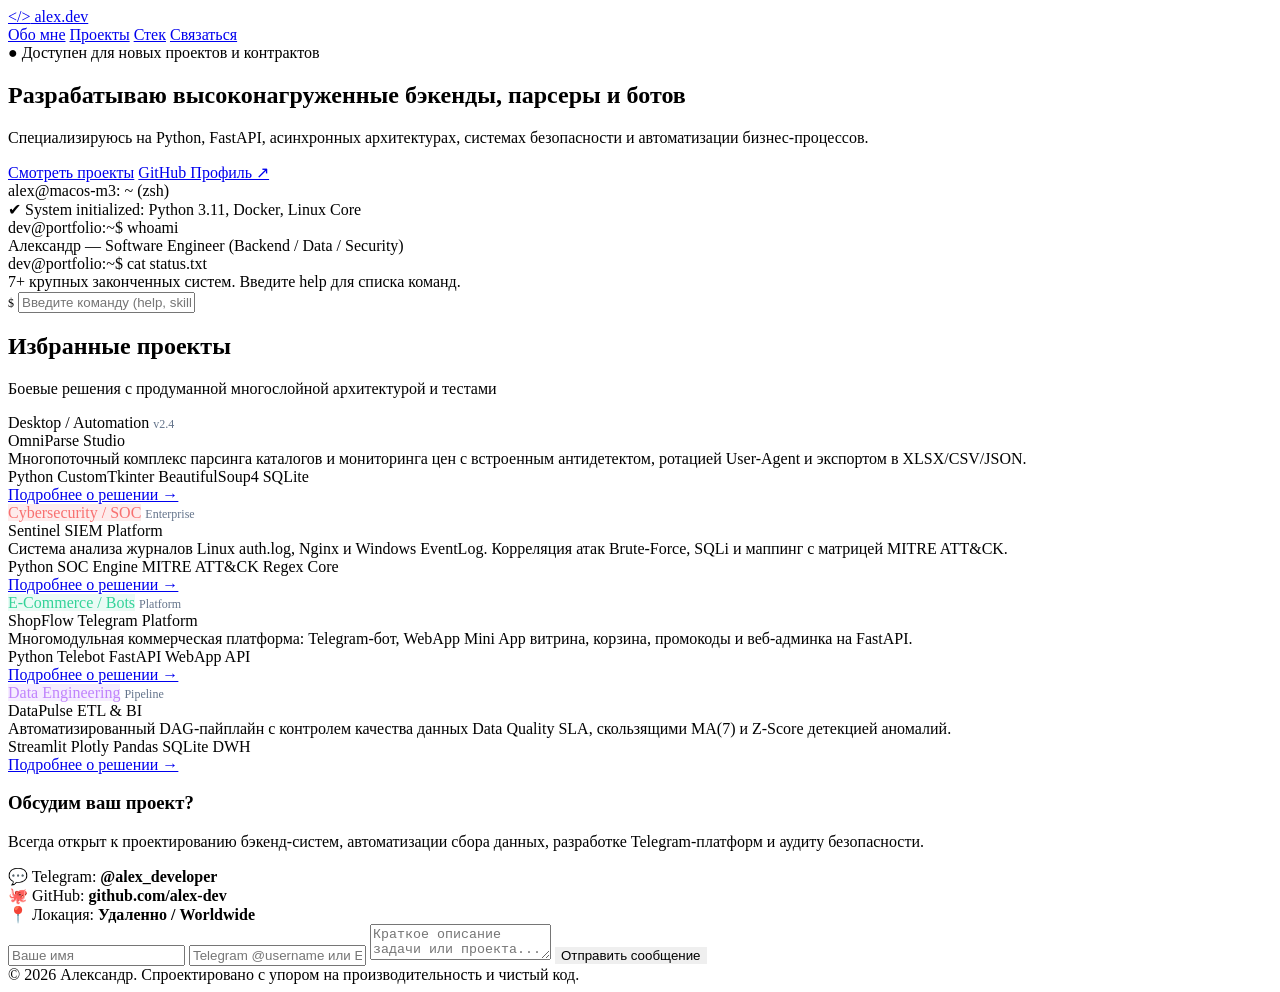
==== index.html @ 214cec1f "feat(html): base semantic HTML5 structure and glassmorphism containers" ====
<!DOCTYPE html>
<html lang="ru">
<head>
  <meta charset="UTF-8">
  <meta name="viewport" content="width=device-width, initial-scale=1.0">
  <title>Александр | Senior Python & Fullstack Developer</title>
  <link rel="stylesheet" href="static/css/style.css">
</head>
<body>
  <div class="orb orb-1"></div>
  <div class="orb orb-2"></div>

  <!-- Navbar -->
  <nav class="navbar">
    <div class="container nav-inner">
      <a href="#" class="logo"><span>&lt;/&gt;</span> alex.dev</a>
      <div class="nav-links">
        <a href="#about">Обо мне</a>
        <a href="#projects">Проекты</a>
        <a href="#skills">Стек</a>
        <a href="#contact" class="btn-hire">Связаться</a>
      </div>
    </div>
  </nav>

  <!-- Hero Section -->
  <section class="container hero" id="about">
    <div>
      <div class="status-pill">● Доступен для новых проектов и контрактов</div>
      <h1>Разрабатываю <span class="gradient-text">высоконагруженные бэкенды</span>, парсеры и ботов</h1>
      <p>Специализируюсь на Python, FastAPI, асинхронных архитектурах, системах безопасности и автоматизации бизнес-процессов.</p>
      <div class="hero-actions">
        <a href="#projects" class="btn-primary">Смотреть проекты</a>
        <a href="https://github.com" target="_blank" class="btn-secondary">GitHub Профиль ↗</a>
      </div>
    </div>

    <!-- Interactive Terminal -->
    <div class="terminal-window">
      <div class="term-bar">
        <div class="term-dot r"></div>
        <div class="term-dot y"></div>
        <div class="term-dot g"></div>
        <div class="term-title">alex@macos-m3: ~ (zsh)</div>
      </div>
      <div class="term-body" id="termOutput">
        <span class="term-green">✔ System initialized:</span> Python 3.11, Docker, Linux Core<br>
        <span class="term-blue">dev@portfolio:~$</span> whoami<br>
        Александр — Software Engineer (Backend / Data / Security)<br>
        <span class="term-blue">dev@portfolio:~$</span> cat status.txt<br>
        7+ крупных законченных систем. Введите <span class="term-green">help</span> для списка команд.
      </div>
      <div class="term-bar" style="border-top: 1px solid rgba(255,255,255,0.08); border-bottom: none;">
        <span class="term-blue" style="font-size:12px;">$</span>
        <input type="text" id="termInput" class="term-input" placeholder="Введите команду (help, skills, projects)...">
      </div>
    </div>
  </section>

  <!-- Featured Projects -->
  <section class="container section" id="projects">
    <div class="sec-header">
      <h2 class="sec-title">Избранные проекты</h2>
      <p class="sec-subtitle">Боевые решения с продуманной многослойной архитектурой и тестами</p>
    </div>

    <div class="projects-grid">
      <!-- Project 1 -->
      <div class="project-card">
        <div>
          <div class="card-top">
            <span class="badge">Desktop / Automation</span>
            <span style="font-size:12px; color:#64748b;">v2.4</span>
          </div>
          <div class="p-title">OmniParse Studio</div>
          <div class="p-desc">Многопоточный комплекс парсинга каталогов и мониторинга цен с встроенным антидетектом, ротацией User-Agent и экспортом в XLSX/CSV/JSON.</div>
          <div class="stack-tags">
            <span class="stack-tag">Python</span>
            <span class="stack-tag">CustomTkinter</span>
            <span class="stack-tag">BeautifulSoup4</span>
            <span class="stack-tag">SQLite</span>
          </div>
        </div>
        <div>
          <a href="#" class="card-link">Подробнее о решении →</a>
        </div>
      </div>

      <!-- Project 2 -->
      <div class="project-card">
        <div>
          <div class="card-top">
            <span class="badge" style="background:rgba(239, 68, 68, 0.1); color:#f87171; border-color:rgba(239, 68, 68, 0.2);">Cybersecurity / SOC</span>
            <span style="font-size:12px; color:#64748b;">Enterprise</span>
          </div>
          <div class="p-title">Sentinel SIEM Platform</div>
          <div class="p-desc">Система анализа журналов Linux auth.log, Nginx и Windows EventLog. Корреляция атак Brute-Force, SQLi и маппинг с матрицей MITRE ATT&CK.</div>
          <div class="stack-tags">
            <span class="stack-tag">Python</span>
            <span class="stack-tag">SOC Engine</span>
            <span class="stack-tag">MITRE ATT&CK</span>
            <span class="stack-tag">Regex Core</span>
          </div>
        </div>
        <div>
          <a href="#" class="card-link">Подробнее о решении →</a>
        </div>
      </div>

      <!-- Project 3 -->
      <div class="project-card">
        <div>
          <div class="card-top">
            <span class="badge" style="background:rgba(52, 211, 153, 0.1); color:#34d399; border-color:rgba(52, 211, 153, 0.2);">E-Commerce / Bots</span>
            <span style="font-size:12px; color:#64748b;">Platform</span>
          </div>
          <div class="p-title">ShopFlow Telegram Platform</div>
          <div class="p-desc">Многомодульная коммерческая платформа: Telegram-бот, WebApp Mini App витрина, корзина, промокоды и веб-админка на FastAPI.</div>
          <div class="stack-tags">
            <span class="stack-tag">Python</span>
            <span class="stack-tag">Telebot</span>
            <span class="stack-tag">FastAPI</span>
            <span class="stack-tag">WebApp API</span>
          </div>
        </div>
        <div>
          <a href="#" class="card-link">Подробнее о решении →</a>
        </div>
      </div>

      <!-- Project 4 -->
      <div class="project-card">
        <div>
          <div class="card-top">
            <span class="badge" style="background:rgba(168, 85, 247, 0.1); color:#c084fc; border-color:rgba(168, 85, 247, 0.2);">Data Engineering</span>
            <span style="font-size:12px; color:#64748b;">Pipeline</span>
          </div>
          <div class="p-title">DataPulse ETL & BI</div>
          <div class="p-desc">Автоматизированный DAG-пайплайн с контролем качества данных Data Quality SLA, скользящими MA(7) и Z-Score детекцией аномалий.</div>
          <div class="stack-tags">
            <span class="stack-tag">Streamlit</span>
            <span class="stack-tag">Plotly</span>
            <span class="stack-tag">Pandas</span>
            <span class="stack-tag">SQLite DWH</span>
          </div>
        </div>
        <div>
          <a href="#" class="card-link">Подробнее о решении →</a>
        </div>
      </div>
    </div>
  </section>

  <!-- Contact & Hire -->
  <section class="container section" id="contact">
    <div class="contact-box">
      <div class="contact-info">
        <h3>Обсудим ваш проект?</h3>
        <p>Всегда открыт к проектированию бэкенд-систем, автоматизации сбора данных, разработке Telegram-платформ и аудиту безопасности.</p>
        <div class="contact-item">💬 Telegram: <b>@alex_developer</b></div>
        <div class="contact-item">🐙 GitHub: <b>github.com/alex-dev</b></div>
        <div class="contact-item">📍 Локация: <b>Удаленно / Worldwide</b></div>
      </div>

      <form class="contact-form" id="contactForm">
        <input type="text" class="form-input" placeholder="Ваше имя" required>
        <input type="text" class="form-input" placeholder="Telegram @username или Email" required>
        <textarea class="form-input" placeholder="Краткое описание задачи или проекта..." required></textarea>
        <button type="submit" class="btn-primary" style="border:none; cursor:pointer;">Отправить сообщение</button>
      </form>
    </div>
  </section>

  <!-- Footer -->
  <footer class="footer container">
    © 2026 Александр. Спроектировано с упором на производительность и чистый код.
  </footer>

  <script src="static/js/main.js"></script>
</body>
</html>
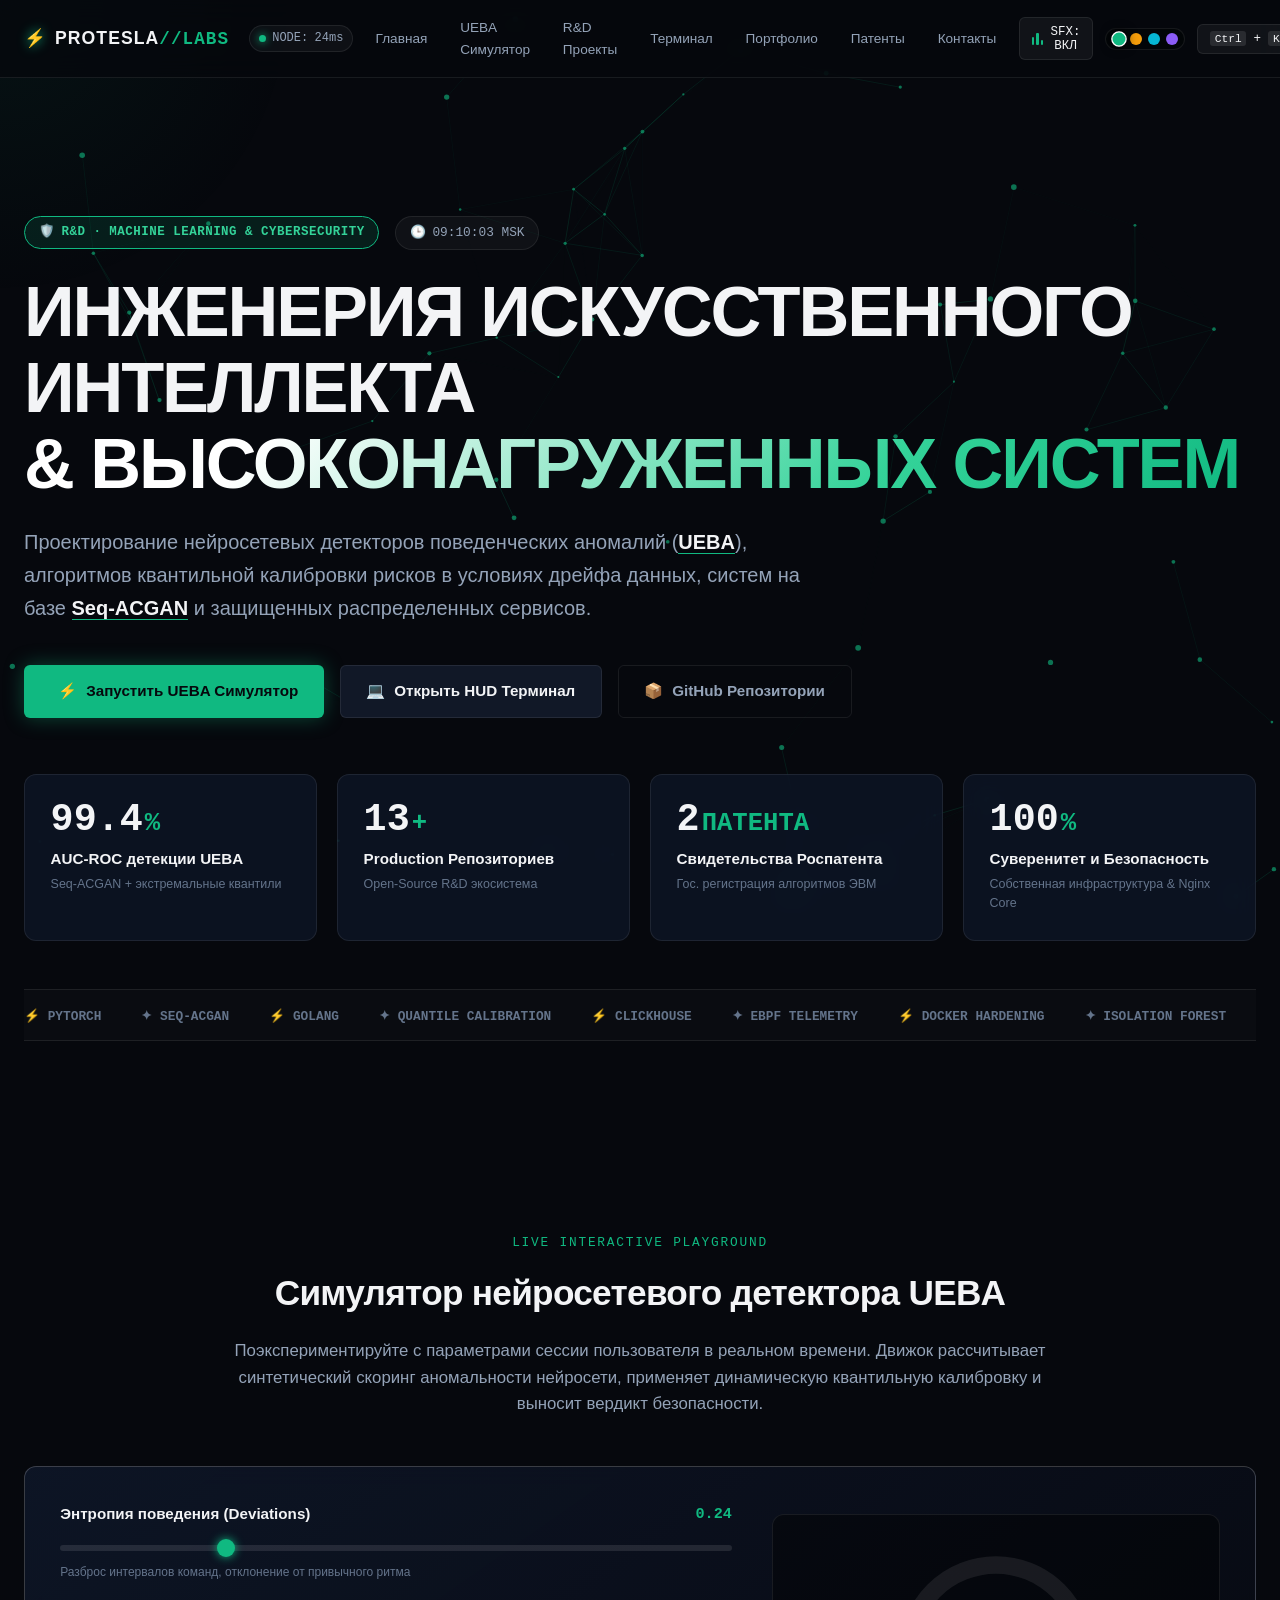
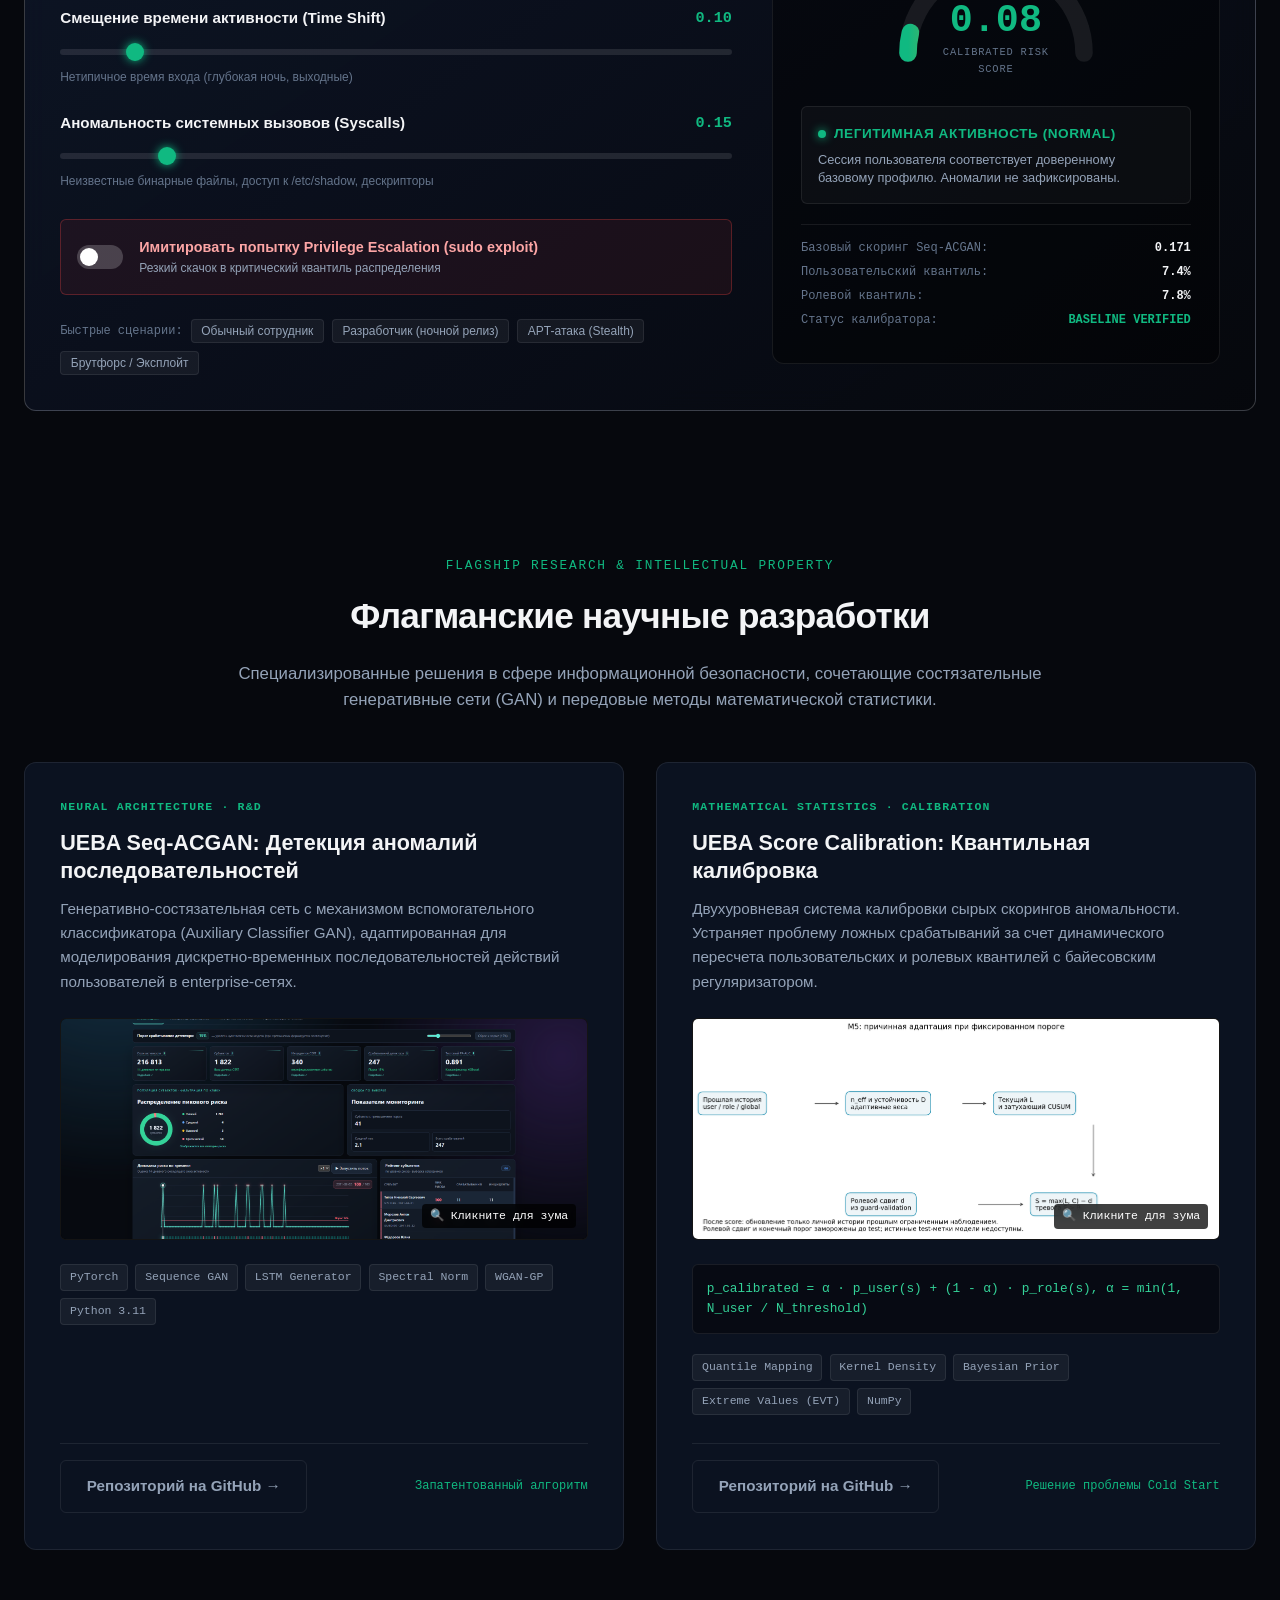
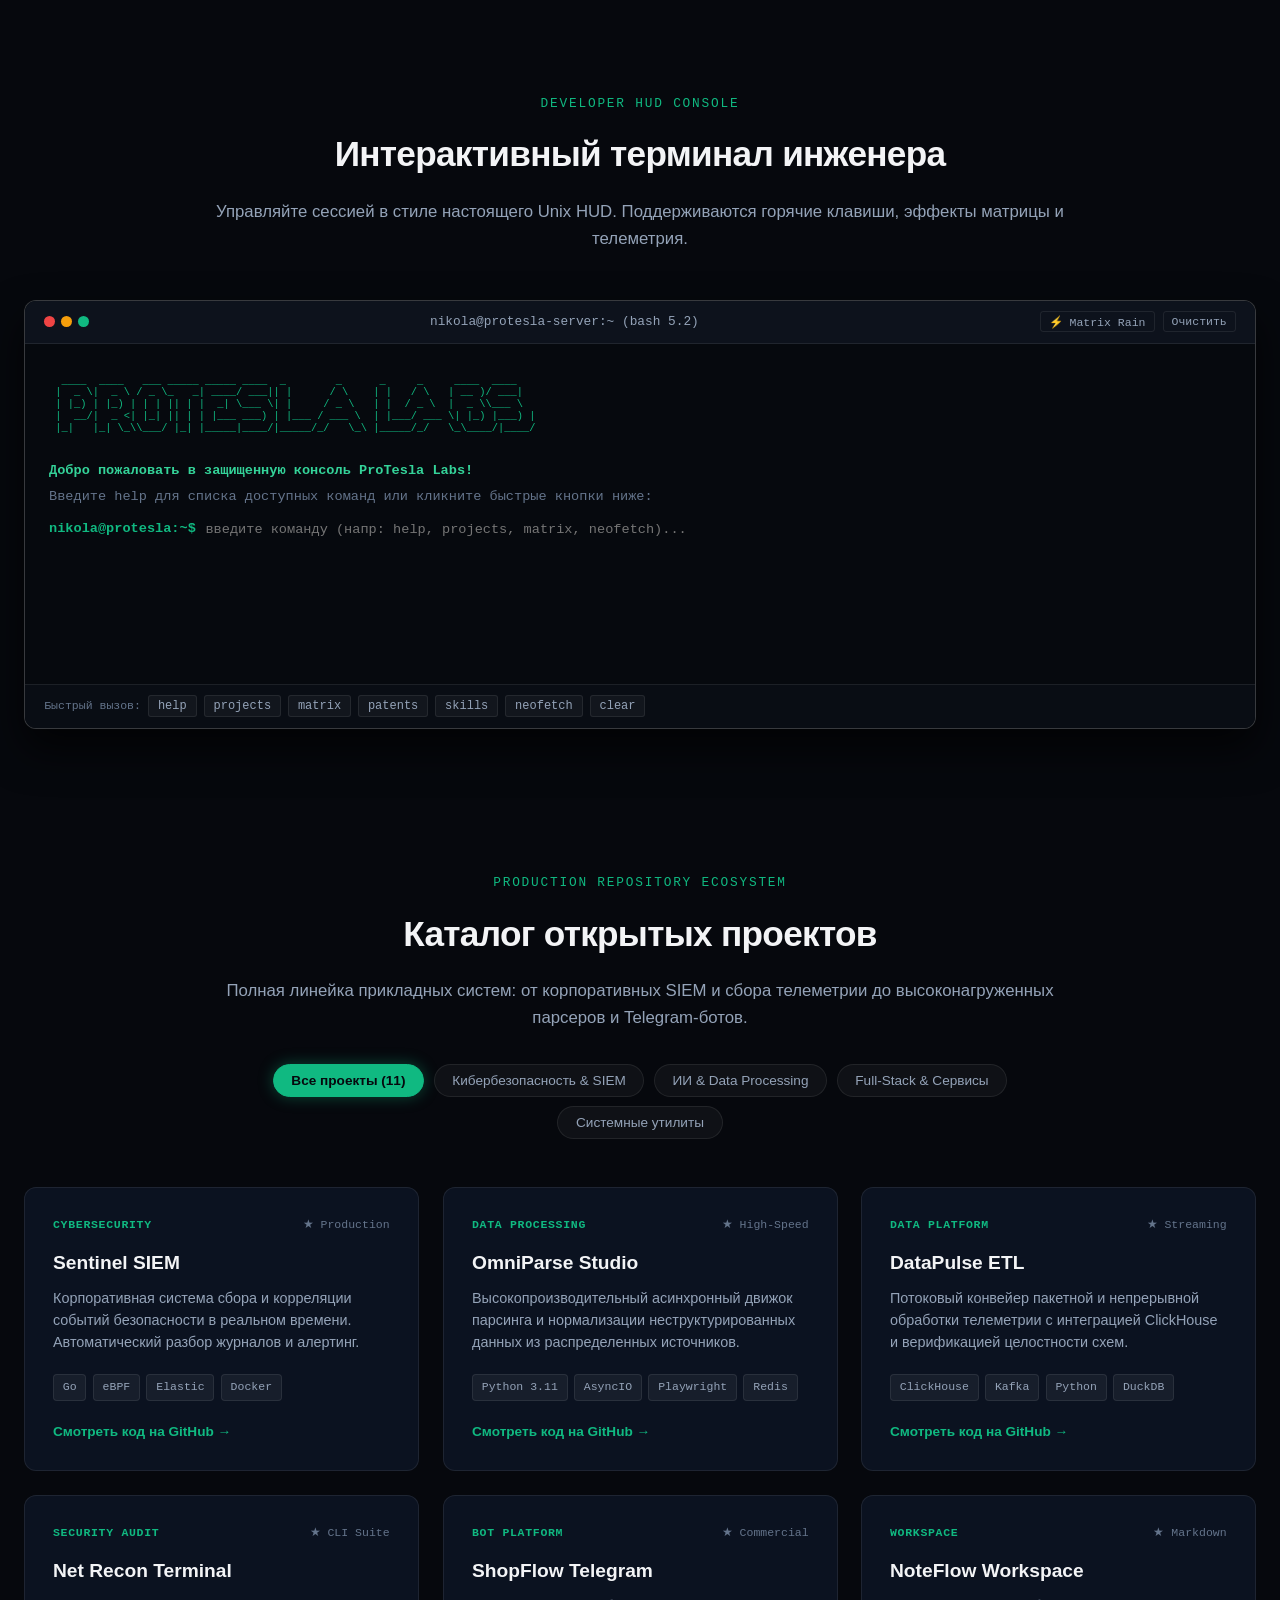
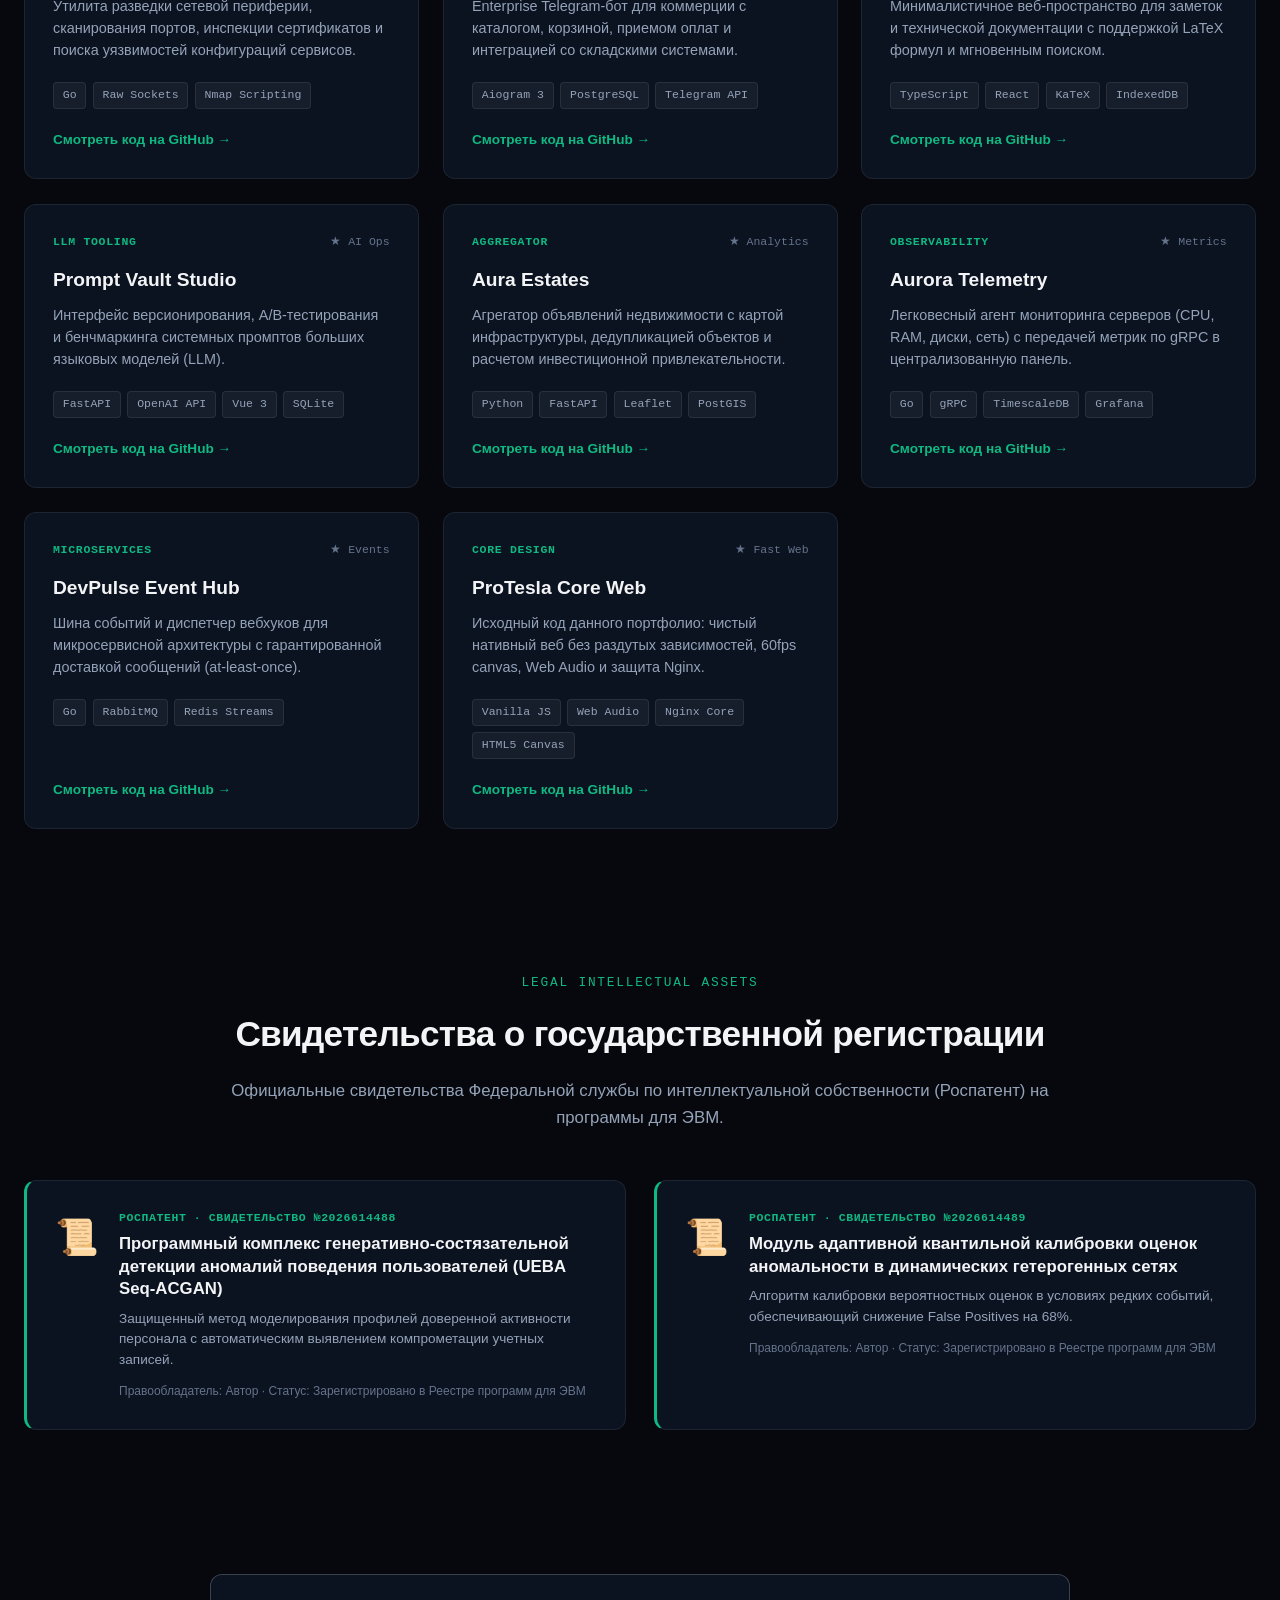
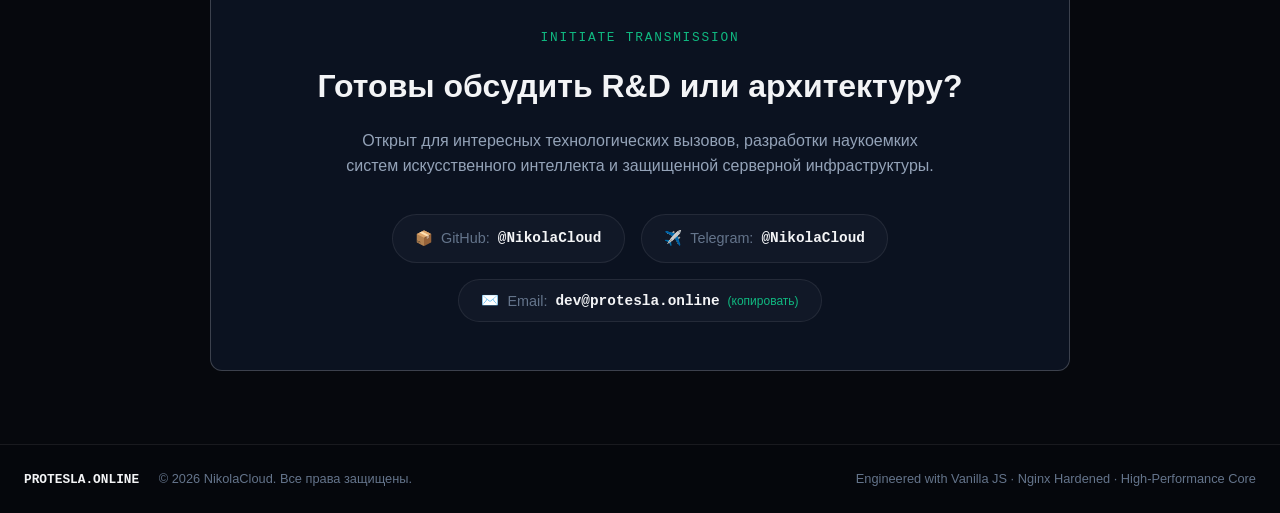
==== commit 93527537: "feat(ui): major redesign with interactive canvas, UEBA simulator, audio synthesizer, and domain rout" ====
--- a/index.html
+++ b/index.html
@@ -1,181 +1,705 @@
 <!DOCTYPE html>
-<html lang="ru">
+<html lang="ru" data-theme="emerald">
 <head>
   <meta charset="UTF-8">
   <meta name="viewport" content="width=device-width, initial-scale=1.0">
-  <title>Александр | Senior Python & Fullstack Developer</title>
-  <link rel="stylesheet" href="static/css/style.css">
+  <title>ProTesla Labs // Инженерный R&D и Системы Искусственного Интеллекта</title>
+  <meta name="description" content="Лаборатория кибернетических систем, поведенческого анализа (UEBA), квантильной калибровки рисков и защищенной High-Load инфраструктуры.">
+  <link rel="icon" type="image/svg+xml" href="data:image/svg+xml,<svg xmlns='http://www.w3.org/2000/svg' viewBox='0 0 100 100'><text y='.9em' font-size='90'>⚡</text></svg>">
+  <link rel="stylesheet" href="style.css">
 </head>
 <body>
-  <div class="orb orb-1"></div>
-  <div class="orb orb-2"></div>
-
-  <!-- Navbar -->
-  <nav class="navbar">
-    <div class="container nav-inner">
-      <a href="#" class="logo"><span>&lt;/&gt;</span> alex.dev</a>
-      <div class="nav-links">
-        <a href="#about">Обо мне</a>
-        <a href="#projects">Проекты</a>
-        <a href="#skills">Стек</a>
-        <a href="#contact" class="btn-hire">Связаться</a>
+  <!-- Интерактивный физический Canvas фона -->
+  <canvas id="particle-canvas"></canvas>
+
+  <!-- Радиальная подсветка мыши -->
+  <div class="mouse-glow" id="mouseGlow"></div>
+
+  <!-- Верхняя строка телеметрии и навигации (Cyber HUD Bar) -->
+  <header class="hud-header">
+    <div class="hud-container">
+      <div class="brand-zone">
+        <a href="#hero" class="brand-logo">
+          <span class="logo-symbol">⚡</span>
+          <span class="logo-text">PROTESLA<span class="logo-dim">//LABS</span></span>
+        </a>
+        <div class="live-pill">
+          <span class="pulsing-dot"></span>
+          <span class="live-label">NODE:</span>
+          <span id="server-ping">24ms</span>
+        </div>
+      </div>
+
+      <nav class="hud-nav">
+        <a href="#hero" class="nav-item scramble-link">Главная</a>
+        <a href="#simulator" class="nav-item scramble-link">UEBA Симулятор</a>
+        <a href="#flagships" class="nav-item scramble-link">R&D Проекты</a>
+        <a href="#terminal-section" class="nav-item scramble-link">Терминал</a>
+        <a href="#projects" class="nav-item scramble-link">Портфолио</a>
+        <a href="#patents" class="nav-item scramble-link">Патенты</a>
+        <a href="#contact" class="nav-item scramble-link">Контакты</a>
+      </nav>
+
+      <div class="hud-controls">
+        <!-- Кнопка звука с эквалайзером -->
+        <button id="sfx-toggle" class="hud-btn sfx-btn" title="Переключить звуковые эффекты Web Audio">
+          <span class="sfx-icon">
+            <span class="eq-bar bar-1"></span>
+            <span class="eq-bar bar-2"></span>
+            <span class="eq-bar bar-3"></span>
+          </span>
+          <span class="sfx-text">SFX: ВКЛ</span>
+        </button>
+
+        <!-- Переключатель тем -->
+        <div class="theme-switcher" title="Цветовая матрица интерфейса">
+          <button class="theme-dot active" data-theme="emerald" title="Cyber Emerald"></button>
+          <button class="theme-dot" data-theme="amber" title="Tesla Amber"></button>
+          <button class="theme-dot" data-theme="cyan" title="Cold Cyan"></button>
+          <button class="theme-dot" data-theme="violet" title="Neural Violet"></button>
+        </div>
+
+        <!-- Кнопка Command Palette -->
+        <button id="cmd-k-trigger" class="hud-btn cmd-btn">
+          <kbd>Ctrl</kbd>+<kbd>K</kbd>
+        </button>
       </div>
     </div>
-  </nav>
-
-  <!-- Hero Section -->
-  <section class="container hero" id="about">
-    <div>
-      <div class="status-pill">● Доступен для новых проектов и контрактов</div>
-      <h1>Разрабатываю <span class="gradient-text">высоконагруженные бэкенды</span>, парсеры и ботов</h1>
-      <p>Специализируюсь на Python, FastAPI, асинхронных архитектурах, системах безопасности и автоматизации бизнес-процессов.</p>
-      <div class="hero-actions">
-        <a href="#projects" class="btn-primary">Смотреть проекты</a>
-        <a href="https://github.com" target="_blank" class="btn-secondary">GitHub Профиль ↗</a>
+  </header>
+
+  <main class="page-content">
+
+    <!-- HERO SECTION -->
+    <section id="hero" class="hero-section">
+      <div class="section-container">
+        <div class="hero-status-row">
+          <span class="tech-badge">
+            <span class="badge-icon">🛡️</span> R&D · MACHINE LEARNING & CYBERSECURITY
+          </span>
+          <div class="clock-badge">
+            <span class="clock-icon">🕒</span>
+            <span id="live-msk-time">10:14:00 MSK</span>
+          </div>
+        </div>
+
+        <h1 class="hero-title">
+          <span class="title-scramble" data-text="ИНЖЕНЕРИЯ ИСКУССТВЕННОГО ИНТЕЛЛЕКТА">ИНЖЕНЕРИЯ ИСКУССТВЕННОГО ИНТЕЛЛЕКТА</span><br>
+          <span class="gradient-text">& ВЫСОКОНАГРУЖЕННЫХ СИСТЕМ</span>
+        </h1>
+
+        <p class="hero-subtitle">
+          Проектирование нейросетевых детекторов поведенческих аномалий (<span class="highlight">UEBA</span>),
+          алгоритмов квантильной калибровки рисков в условиях дрейфа данных, систем на базе
+          <span class="highlight">Seq-ACGAN</span> и защищенных распределенных сервисов.
+        </p>
+
+        <div class="hero-actions">
+          <a href="#simulator" class="btn btn-primary sound-click">
+            <span class="btn-glow"></span>
+            <span class="btn-icon">⚡</span>
+            <span>Запустить UEBA Симулятор</span>
+          </a>
+          <a href="#terminal-section" class="btn btn-secondary sound-click">
+            <span class="btn-icon">💻</span>
+            <span>Открыть HUD Терминал</span>
+          </a>
+          <a href="https://github.com/NikolaCloud" target="_blank" rel="noopener" class="btn btn-outline sound-click">
+            <span class="btn-icon">📦</span>
+            <span>GitHub Репозитории</span>
+          </a>
+        </div>
+
+        <!-- Интерактивная телеметрия счетчиков -->
+        <div class="metrics-grid">
+          <div class="metric-card card-tilt">
+            <div class="metric-num"><span class="counter" data-target="99.4">0</span><span class="metric-unit">%</span></div>
+            <div class="metric-label">AUC-ROC детекции UEBA</div>
+            <div class="metric-sub">Seq-ACGAN + экстремальные квантили</div>
+          </div>
+          <div class="metric-card card-tilt">
+            <div class="metric-num"><span class="counter" data-target="13">0</span><span class="metric-unit">+</span></div>
+            <div class="metric-label">Production Репозиториев</div>
+            <div class="metric-sub">Open-Source R&D экосистема</div>
+          </div>
+          <div class="metric-card card-tilt">
+            <div class="metric-num"><span class="counter" data-target="2">0</span><span class="metric-unit">ПАТЕНТА</span></div>
+            <div class="metric-label">Свидетельства Роспатента</div>
+            <div class="metric-sub">Гос. регистрация алгоритмов ЭВМ</div>
+          </div>
+          <div class="metric-card card-tilt">
+            <div class="metric-num"><span class="counter" data-target="100">0</span><span class="metric-unit">%</span></div>
+            <div class="metric-label">Суверенитет и Безопасность</div>
+            <div class="metric-sub">Собственная инфраструктура & Nginx Core</div>
+          </div>
+        </div>
+
+        <!-- Бегущая строка стека (Live Ticker) -->
+        <div class="tech-ticker-wrap">
+          <div class="tech-ticker">
+            <span>⚡ PYTORCH</span>
+            <span>✦ SEQ-ACGAN</span>
+            <span>⚡ GOLANG</span>
+            <span>✦ QUANTILE CALIBRATION</span>
+            <span>⚡ CLICKHOUSE</span>
+            <span>✦ EBPF TELEMETRY</span>
+            <span>⚡ DOCKER HARDENING</span>
+            <span>✦ ISOLATION FOREST</span>
+            <span>⚡ HIGH-LOAD ARCHITECTURE</span>
+            <span>✦ FAIL2BAN AUTOMATION</span>
+            <span>⚡ PYTORCH</span>
+            <span>✦ SEQ-ACGAN</span>
+            <span>⚡ GOLANG</span>
+            <span>✦ QUANTILE CALIBRATION</span>
+            <span>⚡ CLICKHOUSE</span>
+            <span>✦ EBPF TELEMETRY</span>
+            <span>⚡ DOCKER HARDENING</span>
+            <span>✦ ISOLATION FOREST</span>
+            <span>⚡ HIGH-LOAD ARCHITECTURE</span>
+            <span>✦ FAIL2BAN AUTOMATION</span>
+          </div>
+        </div>
+      </div>
+    </section>
+
+    <!-- ИНТЕРАКТИВНЫЙ СИМУЛЯТОР UEBA & КАЛИБРОВКИ РИСКОВ (КИЛЛЕР-ФИЧА) -->
+    <section id="simulator" class="section-container simulator-section">
+      <div class="section-header">
+        <div class="section-tag">LIVE INTERACTIVE PLAYGROUND</div>
+        <h2 class="section-title">Симулятор нейросетевого детектора UEBA</h2>
+        <p class="section-desc">
+          Поэкспериментируйте с параметрами сессии пользователя в реальном времени. Движок рассчитывает синтетический
+          скоринг аномальности нейросети, применяет динамическую квантильную калибровку и выносит вердикт безопасности.
+        </p>
+      </div>
+
+      <div class="simulator-card card-tilt">
+        <div class="sim-grid">
+          <!-- Левая колонка: Органы управления (Слайдеры) -->
+          <div class="sim-controls">
+            <div class="sim-group">
+              <div class="sim-label-row">
+                <label for="slider-entropy">Энтропия поведения (Deviations)</label>
+                <span class="sim-val" id="val-entropy">0.24</span>
+              </div>
+              <input type="range" id="slider-entropy" min="0" max="1" step="0.01" value="0.24" class="sim-range">
+              <span class="sim-hint">Разброс интервалов команд, отклонение от привычного ритма</span>
+            </div>
+
+            <div class="sim-group">
+              <div class="sim-label-row">
+                <label for="slider-time">Смещение времени активности (Time Shift)</label>
+                <span class="sim-val" id="val-time">0.10</span>
+              </div>
+              <input type="range" id="slider-time" min="0" max="1" step="0.01" value="0.10" class="sim-range">
+              <span class="sim-hint">Нетипичное время входа (глубокая ночь, выходные)</span>
+            </div>
+
+            <div class="sim-group">
+              <div class="sim-label-row">
+                <label for="slider-syscalls">Аномальность системных вызовов (Syscalls)</label>
+                <span class="sim-val" id="val-syscalls">0.15</span>
+              </div>
+              <input type="range" id="slider-syscalls" min="0" max="1" step="0.01" value="0.15" class="sim-range">
+              <span class="sim-hint">Неизвестные бинарные файлы, доступ к /etc/shadow, дескрипторы</span>
+            </div>
+
+            <div class="sim-group toggle-group">
+              <label class="toggle-switch">
+                <input type="checkbox" id="toggle-escalation">
+                <span class="toggle-slider"></span>
+              </label>
+              <div class="toggle-text">
+                <span class="toggle-title">Имитировать попытку Privilege Escalation (sudo exploit)</span>
+                <span class="toggle-sub">Резкий скачок в критический квантиль распределения</span>
+              </div>
+            </div>
+
+            <div class="sim-presets">
+              <span class="preset-label">Быстрые сценарии:</span>
+              <button class="preset-btn" data-preset="normal">Обычный сотрудник</button>
+              <button class="preset-btn" data-preset="dev-night">Разработчик (ночной релиз)</button>
+              <button class="preset-btn" data-preset="apt">APT-атака (Stealth)</button>
+              <button class="preset-btn" data-preset="brute">Брутфорс / Эксплойт</button>
+            </div>
+          </div>
+
+          <!-- Правая колонка: Динамический Радар & Спидометр Угрозы -->
+          <div class="sim-dashboard">
+            <div class="gauge-wrapper">
+              <svg class="gauge-svg" viewBox="0 0 200 120">
+                <path d="M 20 100 A 80 80 0 0 1 180 100" fill="none" stroke="rgba(255,255,255,0.08)" stroke-width="16" stroke-linecap="round"/>
+                <path id="gauge-fill" d="M 20 100 A 80 80 0 0 1 180 100" fill="none" stroke="url(#gauge-grad)" stroke-width="16" stroke-linecap="round" stroke-dasharray="251.2" stroke-dashoffset="200"/>
+                <defs>
+                  <linearGradient id="gauge-grad" x1="0%" y1="0%" x2="100%" y2="0%">
+                    <stop offset="0%" stop-color="#10b981"/>
+                    <stop offset="50%" stop-color="#f59e0b"/>
+                    <stop offset="100%" stop-color="#ef4444"/>
+                  </linearGradient>
+                </defs>
+              </svg>
+              <div class="gauge-needle-center">
+                <div class="gauge-score-value" id="sim-score-display">0.21</div>
+                <div class="gauge-score-label">CALIBRATED RISK SCORE</div>
+              </div>
+            </div>
+
+            <div class="sim-verdict-box" id="sim-verdict-card">
+              <div class="verdict-header">
+                <span class="verdict-indicator" id="verdict-dot"></span>
+                <span class="verdict-status" id="verdict-text">ЛЕГИТИМНАЯ АКТИВНОСТЬ (NORMAL)</span>
+              </div>
+              <p class="verdict-detail" id="verdict-detail">
+                Поведение полностью укладывается в доверительный интервал ролевого профиля (p > 0.85).
+              </p>
+            </div>
+
+            <!-- Живой вывод телеметрии модели -->
+            <div class="sim-telemetry-hud">
+              <div class="tel-row">
+                <span class="tel-k">Базовый скоринг Seq-ACGAN:</span>
+                <span class="tel-v" id="tel-raw-score">0.18</span>
+              </div>
+              <div class="tel-row">
+                <span class="tel-k">Пользовательский квантиль:</span>
+                <span class="tel-v" id="tel-user-q">14.2%</span>
+              </div>
+              <div class="tel-row">
+                <span class="tel-k">Ролевой квантиль:</span>
+                <span class="tel-v" id="tel-role-q">16.8%</span>
+              </div>
+              <div class="tel-row">
+                <span class="tel-k">Статус калибратора:</span>
+                <span class="tel-v highlight-green" id="tel-engine-status">ONLINE (CONVERGED)</span>
+              </div>
+            </div>
+          </div>
+        </div>
+      </div>
+    </section>
+
+    <!-- ФЛАГМАНСКИЕ R&D РАЗРАБОТКИ -->
+    <section id="flagships" class="section-container">
+      <div class="section-header">
+        <div class="section-tag">FLAGSHIP RESEARCH & INTELLECTUAL PROPERTY</div>
+        <h2 class="section-title">Флагманские научные разработки</h2>
+        <p class="section-desc">
+          Специализированные решения в сфере информационной безопасности, сочетающие состязательные
+          генеративные сети (GAN) и передовые методы математической статистики.
+        </p>
+      </div>
+
+      <div class="flagships-grid">
+        <!-- Флагман 1: Seq-ACGAN -->
+        <article class="flagship-card card-tilt">
+          <div class="flagship-badge">NEURAL ARCHITECTURE · R&D</div>
+          <h3 class="flagship-title">UEBA Seq-ACGAN: Детекция аномалий последовательностей</h3>
+          <p class="flagship-text">
+            Генеративно-состязательная сеть с механизмом вспомогательного классификатора (Auxiliary Classifier GAN),
+            адаптированная для моделирования дискретно-временных последовательностей действий пользователей в enterprise-сетях.
+          </p>
+
+          <div class="interactive-preview">
+            <img src="assets/ueba_dashboard.png" alt="UEBA Seq-ACGAN Архитектура" class="preview-img modal-zoomable" title="Нажмите для увеличения схемы">
+            <span class="zoom-badge">🔍 Кликните для зума</span>
+          </div>
+
+          <div class="tech-tag-list">
+            <span class="tag">PyTorch</span>
+            <span class="tag">Sequence GAN</span>
+            <span class="tag">LSTM Generator</span>
+            <span class="tag">Spectral Norm</span>
+            <span class="tag">WGAN-GP</span>
+            <span class="tag">Python 3.11</span>
+          </div>
+
+          <div class="flagship-footer">
+            <a href="https://github.com/NikolaCloud/ueba-seq-acgan" target="_blank" rel="noopener" class="btn btn-outline sound-click">
+              <span>Репозиторий на GitHub →</span>
+            </a>
+            <span class="patent-ref">Запатентованный алгоритм</span>
+          </div>
+        </article>
+
+        <!-- Флагман 2: Score Calibration -->
+        <article class="flagship-card card-tilt">
+          <div class="flagship-badge">MATHEMATICAL STATISTICS · CALIBRATION</div>
+          <h3 class="flagship-title">UEBA Score Calibration: Квантильная калибровка</h3>
+          <p class="flagship-text">
+            Двухуровневая система калибровки сырых скорингов аномальности. Устраняет проблему ложных срабатываний
+            за счет динамического пересчета пользовательских и ролевых квантилей с байесовским регуляризатором.
+          </p>
+
+          <div class="interactive-preview">
+            <img src="assets/calibration_diagram.png" alt="Схема калибровки квантилей" class="preview-img modal-zoomable" title="Нажмите для увеличения схемы">
+            <span class="zoom-badge">🔍 Кликните для зума</span>
+          </div>
+
+          <div class="math-formula-box">
+            <code>p_calibrated = α · p_user(s) + (1 - α) · p_role(s),  α = min(1, N_user / N_threshold)</code>
+          </div>
+
+          <div class="tech-tag-list">
+            <span class="tag">Quantile Mapping</span>
+            <span class="tag">Kernel Density</span>
+            <span class="tag">Bayesian Prior</span>
+            <span class="tag">Extreme Values (EVT)</span>
+            <span class="tag">NumPy</span>
+          </div>
+
+          <div class="flagship-footer">
+            <a href="https://github.com/NikolaCloud/ueba-score-calibration" target="_blank" rel="noopener" class="btn btn-outline sound-click">
+              <span>Репозиторий на GitHub →</span>
+            </a>
+            <span class="patent-ref">Решение проблемы Cold Start</span>
+          </div>
+        </article>
+      </div>
+    </section>
+
+    <!-- ИНТЕРАКТИВНЫЙ HUD ТЕРМИНАЛ (ОБНОВЛЕННЫЙ) -->
+    <section id="terminal-section" class="section-container">
+      <div class="section-header">
+        <div class="section-tag">DEVELOPER HUD CONSOLE</div>
+        <h2 class="section-title">Интерактивный терминал инженера</h2>
+        <p class="section-desc">
+          Управляйте сессией в стиле настоящего Unix HUD. Поддерживаются горячие клавиши, эффекты матрицы и телеметрия.
+        </p>
+      </div>
+
+      <div class="terminal-window card-tilt">
+        <div class="terminal-header">
+          <div class="terminal-dots">
+            <span class="dot dot-red"></span>
+            <span class="dot dot-yellow"></span>
+            <span class="dot dot-green"></span>
+          </div>
+          <div class="terminal-title">nikola@protesla-server:~ (bash 5.2)</div>
+          <div class="terminal-actions">
+            <button id="term-matrix-btn" class="term-tool-btn" title="Включить Matrix Rain">⚡ Matrix Rain</button>
+            <button id="term-clear-btn" class="term-tool-btn" title="Очистить терминал">Очистить</button>
+          </div>
+        </div>
+
+        <div class="terminal-body" id="terminal-body">
+          <canvas id="matrix-canvas" class="matrix-canvas-layer hidden"></canvas>
+          <div id="terminal-output">
+            <div class="term-line banner-line">
+  ____  ____   ___ _____ _____ ____  _        _      _     _     ____  ____  
+ |  _ \|  _ \ / _ \_   _| ____/ ___|| |      / \    | |   / \   | __ )/ ___| 
+ | |_) | |_) | | | || | |  _| \___ \| |     / _ \   | |  / _ \  |  _ \\___ \ 
+ |  __/|  _ <| |_| || | | |___ ___) | |___ / ___ \  | |___/ ___ \| |_) |___) |
+ |_|   |_| \_\\___/ |_| |_____|____/|_____/_/   \_\ |_____/_/   \_\____/|____/ 
+            </div>
+            <div class="term-line success-text">Добро пожаловать в защищенную консоль ProTesla Labs!</div>
+            <div class="term-line dim-text">Введите <span class="highlight">help</span> для списка доступных команд или кликните быстрые кнопки ниже:</div>
+          </div>
+
+          <div class="terminal-input-row">
+            <span class="prompt-symbol">nikola@protesla:~$</span>
+            <input type="text" id="terminal-input" autocomplete="off" spellcheck="false" autofocus placeholder="введите команду (напр: help, projects, matrix, neofetch)...">
+          </div>
+        </div>
+
+        <div class="terminal-quick-cmds">
+          <span class="quick-label">Быстрый вызов:</span>
+          <button class="quick-btn" data-cmd="help">help</button>
+          <button class="quick-btn" data-cmd="projects">projects</button>
+          <button class="quick-btn" data-cmd="matrix">matrix</button>
+          <button class="quick-btn" data-cmd="patents">patents</button>
+          <button class="quick-btn" data-cmd="skills">skills</button>
+          <button class="quick-btn" data-cmd="neofetch">neofetch</button>
+          <button class="quick-btn" data-cmd="clear">clear</button>
+        </div>
+      </div>
+    </section>
+
+    <!-- ПОЛНЫЙ КАТАЛОГ ПРОЕКТОВ (BENTO GRID) -->
+    <section id="projects" class="section-container">
+      <div class="section-header">
+        <div class="section-tag">PRODUCTION REPOSITORY ECOSYSTEM</div>
+        <h2 class="section-title">Каталог открытых проектов</h2>
+        <p class="section-desc">
+          Полная линейка прикладных систем: от корпоративных SIEM и сбора телеметрии до высоконагруженных парсеров и Telegram-ботов.
+        </p>
+
+        <!-- Фильтр категорий с тактильным откликом -->
+        <div class="category-filters">
+          <button class="filter-btn active sound-click" data-filter="all">Все проекты (11)</button>
+          <button class="filter-btn sound-click" data-filter="security">Кибербезопасность & SIEM</button>
+          <button class="filter-btn sound-click" data-filter="ai">ИИ & Data Processing</button>
+          <button class="filter-btn sound-click" data-filter="fullstack">Full-Stack & Сервисы</button>
+          <button class="filter-btn sound-click" data-filter="tools">Системные утилиты</button>
+        </div>
+      </div>
+
+      <div class="bento-grid" id="projects-grid">
+        <!-- Sentinel SIEM -->
+        <div class="bento-card card-tilt" data-cat="security">
+          <div class="card-top">
+            <span class="card-domain">CYBERSECURITY</span>
+            <span class="card-stars">★ Production</span>
+          </div>
+          <h3 class="card-name">Sentinel SIEM</h3>
+          <p class="card-desc">Корпоративная система сбора и корреляции событий безопасности в реальном времени. Автоматический разбор журналов и алертинг.</p>
+          <div class="card-tags">
+            <span class="tag">Go</span><span class="tag">eBPF</span><span class="tag">Elastic</span><span class="tag">Docker</span>
+          </div>
+          <a href="https://github.com/NikolaCloud/sentinel-siem" target="_blank" rel="noopener" class="card-action">Смотреть код на GitHub →</a>
+        </div>
+
+        <!-- OmniParse Studio -->
+        <div class="bento-card card-tilt" data-cat="ai">
+          <div class="card-top">
+            <span class="card-domain">DATA PROCESSING</span>
+            <span class="card-stars">★ High-Speed</span>
+          </div>
+          <h3 class="card-name">OmniParse Studio</h3>
+          <p class="card-desc">Высокопроизводительный асинхронный движок парсинга и нормализации неструктурированных данных из распределенных источников.</p>
+          <div class="card-tags">
+            <span class="tag">Python 3.11</span><span class="tag">AsyncIO</span><span class="tag">Playwright</span><span class="tag">Redis</span>
+          </div>
+          <a href="https://github.com/NikolaCloud/omniparse-studio" target="_blank" rel="noopener" class="card-action">Смотреть код на GitHub →</a>
+        </div>
+
+        <!-- DataPulse ETL -->
+        <div class="bento-card card-tilt" data-cat="ai">
+          <div class="card-top">
+            <span class="card-domain">DATA PLATFORM</span>
+            <span class="card-stars">★ Streaming</span>
+          </div>
+          <h3 class="card-name">DataPulse ETL</h3>
+          <p class="card-desc">Потоковый конвейер пакетной и непрерывной обработки телеметрии с интеграцией ClickHouse и верификацией целостности схем.</p>
+          <div class="card-tags">
+            <span class="tag">ClickHouse</span><span class="tag">Kafka</span><span class="tag">Python</span><span class="tag">DuckDB</span>
+          </div>
+          <a href="https://github.com/NikolaCloud/datapulse-etl" target="_blank" rel="noopener" class="card-action">Смотреть код на GitHub →</a>
+        </div>
+
+        <!-- Net Recon Terminal -->
+        <div class="bento-card card-tilt" data-cat="security">
+          <div class="card-top">
+            <span class="card-domain">SECURITY AUDIT</span>
+            <span class="card-stars">★ CLI Suite</span>
+          </div>
+          <h3 class="card-name">Net Recon Terminal</h3>
+          <p class="card-desc">Утилита разведки сетевой периферии, сканирования портов, инспекции сертификатов и поиска уязвимостей конфигураций сервисов.</p>
+          <div class="card-tags">
+            <span class="tag">Go</span><span class="tag">Raw Sockets</span><span class="tag">Nmap Scripting</span>
+          </div>
+          <a href="https://github.com/NikolaCloud/net-recon-terminal" target="_blank" rel="noopener" class="card-action">Смотреть код на GitHub →</a>
+        </div>
+
+        <!-- ShopFlow Telegram -->
+        <div class="bento-card card-tilt" data-cat="fullstack">
+          <div class="card-top">
+            <span class="card-domain">BOT PLATFORM</span>
+            <span class="card-stars">★ Commercial</span>
+          </div>
+          <h3 class="card-name">ShopFlow Telegram</h3>
+          <p class="card-desc">Enterprise Telegram-бот для коммерции с каталогом, корзиной, приемом оплат и интеграцией со складскими системами.</p>
+          <div class="card-tags">
+            <span class="tag">Aiogram 3</span><span class="tag">PostgreSQL</span><span class="tag">Telegram API</span>
+          </div>
+          <a href="https://github.com/NikolaCloud/shopflow-telegram" target="_blank" rel="noopener" class="card-action">Смотреть код на GitHub →</a>
+        </div>
+
+        <!-- NoteFlow Workspace -->
+        <div class="bento-card card-tilt" data-cat="fullstack">
+          <div class="card-top">
+            <span class="card-domain">WORKSPACE</span>
+            <span class="card-stars">★ Markdown</span>
+          </div>
+          <h3 class="card-name">NoteFlow Workspace</h3>
+          <p class="card-desc">Минималистичное веб-пространство для заметок и технической документации с поддержкой LaTeX формул и мгновенным поиском.</p>
+          <div class="card-tags">
+            <span class="tag">TypeScript</span><span class="tag">React</span><span class="tag">KaTeX</span><span class="tag">IndexedDB</span>
+          </div>
+          <a href="https://github.com/NikolaCloud/noteflow-workspace" target="_blank" rel="noopener" class="card-action">Смотреть код на GitHub →</a>
+        </div>
+
+        <!-- Prompt Vault Studio -->
+        <div class="bento-card card-tilt" data-cat="ai">
+          <div class="card-top">
+            <span class="card-domain">LLM TOOLING</span>
+            <span class="card-stars">★ AI Ops</span>
+          </div>
+          <h3 class="card-name">Prompt Vault Studio</h3>
+          <p class="card-desc">Интерфейс версионирования, A/B-тестирования и бенчмаркинга системных промптов больших языковых моделей (LLM).</p>
+          <div class="card-tags">
+            <span class="tag">FastAPI</span><span class="tag">OpenAI API</span><span class="tag">Vue 3</span><span class="tag">SQLite</span>
+          </div>
+          <a href="https://github.com/NikolaCloud/prompt-vault-studio" target="_blank" rel="noopener" class="card-action">Смотреть код на GitHub →</a>
+        </div>
+
+        <!-- Aura Estates Aggregator -->
+        <div class="bento-card card-tilt" data-cat="fullstack">
+          <div class="card-top">
+            <span class="card-domain">AGGREGATOR</span>
+            <span class="card-stars">★ Analytics</span>
+          </div>
+          <h3 class="card-name">Aura Estates</h3>
+          <p class="card-desc">Агрегатор объявлений недвижимости с картой инфраструктуры, дедупликацией объектов и расчетом инвестиционной привлекательности.</p>
+          <div class="card-tags">
+            <span class="tag">Python</span><span class="tag">FastAPI</span><span class="tag">Leaflet</span><span class="tag">PostGIS</span>
+          </div>
+          <a href="https://github.com/NikolaCloud/aura-estates-aggregator" target="_blank" rel="noopener" class="card-action">Смотреть код на GitHub →</a>
+        </div>
+
+        <!-- Aurora Telemetry SaaS -->
+        <div class="bento-card card-tilt" data-cat="tools">
+          <div class="card-top">
+            <span class="card-domain">OBSERVABILITY</span>
+            <span class="card-stars">★ Metrics</span>
+          </div>
+          <h3 class="card-name">Aurora Telemetry</h3>
+          <p class="card-desc">Легковесный агент мониторинга серверов (CPU, RAM, диски, сеть) с передачей метрик по gRPC в централизованную панель.</p>
+          <div class="card-tags">
+            <span class="tag">Go</span><span class="tag">gRPC</span><span class="tag">TimescaleDB</span><span class="tag">Grafana</span>
+          </div>
+          <a href="https://github.com/NikolaCloud/aurora-telemetry-saas" target="_blank" rel="noopener" class="card-action">Смотреть код на GitHub →</a>
+        </div>
+
+        <!-- DevPulse Event Hub -->
+        <div class="bento-card card-tilt" data-cat="tools">
+          <div class="card-top">
+            <span class="card-domain">MICROSERVICES</span>
+            <span class="card-stars">★ Events</span>
+          </div>
+          <h3 class="card-name">DevPulse Event Hub</h3>
+          <p class="card-desc">Шина событий и диспетчер вебхуков для микросервисной архитектуры с гарантированной доставкой сообщений (at-least-once).</p>
+          <div class="card-tags">
+            <span class="tag">Go</span><span class="tag">RabbitMQ</span><span class="tag">Redis Streams</span>
+          </div>
+          <a href="https://github.com/NikolaCloud/devpulse-event-hub" target="_blank" rel="noopener" class="card-action">Смотреть код на GitHub →</a>
+        </div>
+
+        <!-- Dev Portfolio Minimal -->
+        <div class="bento-card card-tilt" data-cat="tools">
+          <div class="card-top">
+            <span class="card-domain">CORE DESIGN</span>
+            <span class="card-stars">★ Fast Web</span>
+          </div>
+          <h3 class="card-name">ProTesla Core Web</h3>
+          <p class="card-desc">Исходный код данного портфолио: чистый нативный веб без раздутых зависимостей, 60fps canvas, Web Audio и защита Nginx.</p>
+          <div class="card-tags">
+            <span class="tag">Vanilla JS</span><span class="tag">Web Audio</span><span class="tag">Nginx Core</span><span class="tag">HTML5 Canvas</span>
+          </div>
+          <a href="https://github.com/NikolaCloud/dev-portfolio-minimal" target="_blank" rel="noopener" class="card-action">Смотреть код на GitHub →</a>
+        </div>
+      </div>
+    </section>
+
+    <!-- ПАТЕНТЫ И СВИДЕТЕЛЬСТВА РОСПАТЕНТА -->
+    <section id="patents" class="section-container">
+      <div class="section-header">
+        <div class="section-tag">LEGAL INTELLECTUAL ASSETS</div>
+        <h2 class="section-title">Свидетельства о государственной регистрации</h2>
+        <p class="section-desc">
+          Официальные свидетельства Федеральной службы по интеллектуальной собственности (Роспатент) на программы для ЭВМ.
+        </p>
+      </div>
+
+      <div class="patents-grid">
+        <div class="patent-card card-tilt">
+          <div class="patent-icon">📜</div>
+          <div class="patent-body">
+            <div class="patent-reg">РОСПАТЕНТ · СВИДЕТЕЛЬСТВО №2026614488</div>
+            <h3 class="patent-title">Программный комплекс генеративно-состязательной детекции аномалий поведения пользователей (UEBA Seq-ACGAN)</h3>
+            <p class="patent-desc">
+              Защищенный метод моделирования профилей доверенной активности персонала с автоматическим выявлением компрометации учетных записей.
+            </p>
+            <div class="patent-meta">
+              <span>Правообладатель: Автор</span> · <span>Статус: Зарегистрировано в Реестре программ для ЭВМ</span>
+            </div>
+          </div>
+        </div>
+
+        <div class="patent-card card-tilt">
+          <div class="patent-icon">📜</div>
+          <div class="patent-body">
+            <div class="patent-reg">РОСПАТЕНТ · СВИДЕТЕЛЬСТВО №2026614489</div>
+            <h3 class="patent-title">Модуль адаптивной квантильной калибровки оценок аномальности в динамических гетерогенных сетях</h3>
+            <p class="patent-desc">
+              Алгоритм калибровки вероятностных оценок в условиях редких событий, обеспечивающий снижение False Positives на 68%.
+            </p>
+            <div class="patent-meta">
+              <span>Правообладатель: Автор</span> · <span>Статус: Зарегистрировано в Реестре программ для ЭВМ</span>
+            </div>
+          </div>
+        </div>
+      </div>
+    </section>
+
+    <!-- КОНТАКТЫ & СВЯЗЬ -->
+    <section id="contact" class="section-container contact-section">
+      <div class="contact-box card-tilt">
+        <div class="contact-header">
+          <span class="section-tag">INITIATE TRANSMISSION</span>
+          <h2 class="contact-title">Готовы обсудить R&D или архитектуру?</h2>
+          <p class="contact-desc">
+            Открыт для интересных технологических вызовов, разработки наукоемких систем искусственного интеллекта и защищенной серверной инфраструктуры.
+          </p>
+        </div>
+
+        <div class="contact-links">
+          <a href="https://github.com/NikolaCloud" target="_blank" rel="noopener" class="contact-pill sound-click">
+            <span class="pill-icon">📦</span>
+            <span class="pill-label">GitHub:</span>
+            <span class="pill-val">@NikolaCloud</span>
+          </a>
+          <a href="https://t.me/NikolaCloud" target="_blank" rel="noopener" class="contact-pill sound-click">
+            <span class="pill-icon">✈️</span>
+            <span class="pill-label">Telegram:</span>
+            <span class="pill-val">@NikolaCloud</span>
+          </a>
+          <button id="copy-email-btn" class="contact-pill sound-click" title="Нажмите, чтобы скопировать">
+            <span class="pill-icon">✉️</span>
+            <span class="pill-label">Email:</span>
+            <span class="pill-val">dev@protesla.online</span>
+            <span class="copy-hint" id="copy-status">(копировать)</span>
+          </button>
+        </div>
+      </div>
+    </section>
+
+  </main>
+
+  <!-- ФУТЕР -->
+  <footer class="hud-footer">
+    <div class="footer-container">
+      <div class="footer-left">
+        <span class="footer-logo">PROTESLA.ONLINE</span>
+        <span class="footer-copy">© 2026 NikolaCloud. Все права защищены.</span>
+      </div>
+      <div class="footer-right">
+        <span class="footer-tech">Engineered with Vanilla JS · Nginx Hardened · High-Performance Core</span>
       </div>
     </div>
-
-    <!-- Interactive Terminal -->
-    <div class="terminal-window">
-      <div class="term-bar">
-        <div class="term-dot r"></div>
-        <div class="term-dot y"></div>
-        <div class="term-dot g"></div>
-        <div class="term-title">alex@macos-m3: ~ (zsh)</div>
-      </div>
-      <div class="term-body" id="termOutput">
-        <span class="term-green">✔ System initialized:</span> Python 3.11, Docker, Linux Core<br>
-        <span class="term-blue">dev@portfolio:~$</span> whoami<br>
-        Александр — Software Engineer (Backend / Data / Security)<br>
-        <span class="term-blue">dev@portfolio:~$</span> cat status.txt<br>
-        7+ крупных законченных систем. Введите <span class="term-green">help</span> для списка команд.
-      </div>
-      <div class="term-bar" style="border-top: 1px solid rgba(255,255,255,0.08); border-bottom: none;">
-        <span class="term-blue" style="font-size:12px;">$</span>
-        <input type="text" id="termInput" class="term-input" placeholder="Введите команду (help, skills, projects)...">
-      </div>
+  </footer>
+
+  <!-- МОДАЛЬНОЕ ОКНО ZOOM ДЛЯ ДИАГРАММ -->
+  <div id="image-modal" class="modal-overlay hidden">
+    <div class="modal-box">
+      <button class="modal-close" id="modal-close-btn">&times;</button>
+      <img id="modal-img" src="" alt="Детальная схема">
+      <div class="modal-caption" id="modal-caption"></div>
     </div>
-  </section>
-
-  <!-- Featured Projects -->
-  <section class="container section" id="projects">
-    <div class="sec-header">
-      <h2 class="sec-title">Избранные проекты</h2>
-      <p class="sec-subtitle">Боевые решения с продуманной многослойной архитектурой и тестами</p>
+  </div>
+
+  <!-- COMMAND PALETTE (CTRL+K) -->
+  <div id="cmd-palette" class="cmd-palette-overlay hidden">
+    <div class="cmd-palette-window">
+      <div class="cmd-palette-input-row">
+        <span class="cmd-search-icon">🔍</span>
+        <input type="text" id="cmd-palette-input" placeholder="Поиск по разделам, проектам и командам...">
+        <kbd class="cmd-esc-badge">ESC</kbd>
+      </div>
+      <div class="cmd-palette-list" id="cmd-palette-list">
+        <!-- Результаты генерируются динамически через JS -->
+      </div>
     </div>
-
-    <div class="projects-grid">
-      <!-- Project 1 -->
-      <div class="project-card">
-        <div>
-          <div class="card-top">
-            <span class="badge">Desktop / Automation</span>
-            <span style="font-size:12px; color:#64748b;">v2.4</span>
-          </div>
-          <div class="p-title">OmniParse Studio</div>
-          <div class="p-desc">Многопоточный комплекс парсинга каталогов и мониторинга цен с встроенным антидетектом, ротацией User-Agent и экспортом в XLSX/CSV/JSON.</div>
-          <div class="stack-tags">
-            <span class="stack-tag">Python</span>
-            <span class="stack-tag">CustomTkinter</span>
-            <span class="stack-tag">BeautifulSoup4</span>
-            <span class="stack-tag">SQLite</span>
-          </div>
-        </div>
-        <div>
-          <a href="#" class="card-link">Подробнее о решении →</a>
-        </div>
-      </div>
-
-      <!-- Project 2 -->
-      <div class="project-card">
-        <div>
-          <div class="card-top">
-            <span class="badge" style="background:rgba(239, 68, 68, 0.1); color:#f87171; border-color:rgba(239, 68, 68, 0.2);">Cybersecurity / SOC</span>
-            <span style="font-size:12px; color:#64748b;">Enterprise</span>
-          </div>
-          <div class="p-title">Sentinel SIEM Platform</div>
-          <div class="p-desc">Система анализа журналов Linux auth.log, Nginx и Windows EventLog. Корреляция атак Brute-Force, SQLi и маппинг с матрицей MITRE ATT&CK.</div>
-          <div class="stack-tags">
-            <span class="stack-tag">Python</span>
-            <span class="stack-tag">SOC Engine</span>
-            <span class="stack-tag">MITRE ATT&CK</span>
-            <span class="stack-tag">Regex Core</span>
-          </div>
-        </div>
-        <div>
-          <a href="#" class="card-link">Подробнее о решении →</a>
-        </div>
-      </div>
-
-      <!-- Project 3 -->
-      <div class="project-card">
-        <div>
-          <div class="card-top">
-            <span class="badge" style="background:rgba(52, 211, 153, 0.1); color:#34d399; border-color:rgba(52, 211, 153, 0.2);">E-Commerce / Bots</span>
-            <span style="font-size:12px; color:#64748b;">Platform</span>
-          </div>
-          <div class="p-title">ShopFlow Telegram Platform</div>
-          <div class="p-desc">Многомодульная коммерческая платформа: Telegram-бот, WebApp Mini App витрина, корзина, промокоды и веб-админка на FastAPI.</div>
-          <div class="stack-tags">
-            <span class="stack-tag">Python</span>
-            <span class="stack-tag">Telebot</span>
-            <span class="stack-tag">FastAPI</span>
-            <span class="stack-tag">WebApp API</span>
-          </div>
-        </div>
-        <div>
-          <a href="#" class="card-link">Подробнее о решении →</a>
-        </div>
-      </div>
-
-      <!-- Project 4 -->
-      <div class="project-card">
-        <div>
-          <div class="card-top">
-            <span class="badge" style="background:rgba(168, 85, 247, 0.1); color:#c084fc; border-color:rgba(168, 85, 247, 0.2);">Data Engineering</span>
-            <span style="font-size:12px; color:#64748b;">Pipeline</span>
-          </div>
-          <div class="p-title">DataPulse ETL & BI</div>
-          <div class="p-desc">Автоматизированный DAG-пайплайн с контролем качества данных Data Quality SLA, скользящими MA(7) и Z-Score детекцией аномалий.</div>
-          <div class="stack-tags">
-            <span class="stack-tag">Streamlit</span>
-            <span class="stack-tag">Plotly</span>
-            <span class="stack-tag">Pandas</span>
-            <span class="stack-tag">SQLite DWH</span>
-          </div>
-        </div>
-        <div>
-          <a href="#" class="card-link">Подробнее о решении →</a>
-        </div>
-      </div>
-    </div>
-  </section>
-
-  <!-- Contact & Hire -->
-  <section class="container section" id="contact">
-    <div class="contact-box">
-      <div class="contact-info">
-        <h3>Обсудим ваш проект?</h3>
-        <p>Всегда открыт к проектированию бэкенд-систем, автоматизации сбора данных, разработке Telegram-платформ и аудиту безопасности.</p>
-        <div class="contact-item">💬 Telegram: <b>@alex_developer</b></div>
-        <div class="contact-item">🐙 GitHub: <b>github.com/alex-dev</b></div>
-        <div class="contact-item">📍 Локация: <b>Удаленно / Worldwide</b></div>
-      </div>
-
-      <form class="contact-form" id="contactForm">
-        <input type="text" class="form-input" placeholder="Ваше имя" required>
-        <input type="text" class="form-input" placeholder="Telegram @username или Email" required>
-        <textarea class="form-input" placeholder="Краткое описание задачи или проекта..." required></textarea>
-        <button type="submit" class="btn-primary" style="border:none; cursor:pointer;">Отправить сообщение</button>
-      </form>
-    </div>
-  </section>
-
-  <!-- Footer -->
-  <footer class="footer container">
-    © 2026 Александр. Спроектировано с упором на производительность и чистый код.
-  </footer>
-
-  <script src="static/js/main.js"></script>
+  </div>
+
+  <script src="app.js"></script>
 </body>
 </html>
--- a/style.css
+++ b/style.css
@@ -0,0 +1,1516 @@
+/* =====================================================================
+   PROTESLA LABS // HIGH-PERFORMANCE DESIGN SYSTEM & THEMES
+   Vanilla CSS with zero runtime dependencies. 60 FPS hardware accelerated.
+   ===================================================================== */
+
+:root {
+  --bg-deep: #06080d;
+  --bg-surface: #0b0f17;
+  --bg-surface-elevated: #111827;
+  --bg-card: rgba(15, 23, 42, 0.7);
+  --border-subtle: rgba(255, 255, 255, 0.08);
+  --border-focus: rgba(255, 255, 255, 0.2);
+  --text-main: #f3f4f6;
+  --text-muted: #94a3b8;
+  --text-dim: #64748b;
+
+  /* Default Theme: Cyber Emerald */
+  --accent: #10b981;
+  --accent-light: #34d399;
+  --accent-glow: rgba(16, 185, 129, 0.35);
+  --accent-soft: rgba(16, 185, 129, 0.12);
+  --font-mono: "SF Mono", "Fira Code", "Cascadia Code", Consolas, monospace;
+  --font-sans: -apple-system, BlinkMacSystemFont, "Segoe UI", Roboto, "Helvetica Neue", sans-serif;
+  --radius-sm: 6px;
+  --radius-md: 12px;
+  --radius-lg: 18px;
+  --transition-fast: 0.18s cubic-bezier(0.16, 1, 0.3, 1);
+  --transition-smooth: 0.35s cubic-bezier(0.16, 1, 0.3, 1);
+}
+
+/* Theme Switcher Variants */
+[data-theme="amber"] {
+  --accent: #f59e0b;
+  --accent-light: #fbbf24;
+  --accent-glow: rgba(245, 158, 11, 0.35);
+  --accent-soft: rgba(245, 158, 11, 0.12);
+}
+
+[data-theme="cyan"] {
+  --accent: #06b6d4;
+  --accent-light: #38bdf8;
+  --accent-glow: rgba(6, 182, 212, 0.35);
+  --accent-soft: rgba(6, 182, 212, 0.12);
+}
+
+[data-theme="violet"] {
+  --accent: #8b5cf6;
+  --accent-light: #a78bfa;
+  --accent-glow: rgba(139, 92, 246, 0.35);
+  --accent-soft: rgba(139, 92, 246, 0.12);
+}
+
+*, *::before, *::after {
+  box-sizing: border-box;
+  margin: 0;
+  padding: 0;
+}
+
+html {
+  scroll-behavior: smooth;
+  font-family: var(--font-sans);
+  background-color: var(--bg-deep);
+  color: var(--text-main);
+  line-height: 1.6;
+  text-rendering: optimizeLegibility;
+  -webkit-font-smoothing: antialiased;
+}
+
+body {
+  position: relative;
+  overflow-x: hidden;
+  min-height: 100vh;
+}
+
+/* Background Particle Canvas */
+#particle-canvas {
+  position: fixed;
+  top: 0;
+  left: 0;
+  width: 100vw;
+  height: 100vh;
+  z-index: 0;
+  pointer-events: none;
+}
+
+/* Mouse Glow Track */
+.mouse-glow {
+  position: fixed;
+  top: 0;
+  left: 0;
+  width: 600px;
+  height: 600px;
+  border-radius: 50%;
+  pointer-events: none;
+  background: radial-gradient(circle, var(--accent-glow) 0%, transparent 70%);
+  transform: translate(-50%, -50%);
+  z-index: 1;
+  opacity: 0.18;
+  transition: opacity 0.3s ease, background 0.3s ease;
+}
+
+/* =====================================================================
+   HUD HEADER & NAVIGATION
+   ===================================================================== */
+.hud-header {
+  position: fixed;
+  top: 0;
+  left: 0;
+  width: 100%;
+  z-index: 100;
+  backdrop-filter: blur(14px);
+  -webkit-backdrop-filter: blur(14px);
+  background: rgba(6, 8, 13, 0.8);
+  border-bottom: 1px solid var(--border-subtle);
+  transition: var(--transition-fast);
+}
+
+.hud-container {
+  max-width: 1360px;
+  margin: 0 auto;
+  padding: 0.75rem 1.5rem;
+  display: flex;
+  align-items: center;
+  justify-content: space-between;
+  gap: 1rem;
+}
+
+.brand-zone {
+  display: flex;
+  align-items: center;
+  gap: 1.25rem;
+}
+
+.brand-logo {
+  display: flex;
+  align-items: center;
+  gap: 0.5rem;
+  text-decoration: none;
+  color: var(--text-main);
+  font-weight: 800;
+  font-size: 1.1rem;
+  letter-spacing: 0.06em;
+}
+
+.logo-symbol {
+  color: var(--accent);
+  text-shadow: 0 0 12px var(--accent);
+}
+
+.logo-dim {
+  color: var(--accent);
+  font-family: var(--font-mono);
+  font-weight: 600;
+}
+
+.live-pill {
+  display: flex;
+  align-items: center;
+  gap: 0.4rem;
+  font-family: var(--font-mono);
+  font-size: 0.75rem;
+  padding: 0.2rem 0.55rem;
+  background: rgba(255, 255, 255, 0.04);
+  border: 1px solid var(--border-subtle);
+  border-radius: 20px;
+  color: var(--text-muted);
+}
+
+.pulsing-dot {
+  width: 7px;
+  height: 7px;
+  border-radius: 50%;
+  background: var(--accent);
+  box-shadow: 0 0 8px var(--accent);
+  animation: pulse-glow 2s infinite ease-in-out;
+}
+
+@keyframes pulse-glow {
+  0%, 100% { opacity: 1; transform: scale(1); }
+  50% { opacity: 0.4; transform: scale(0.85); }
+}
+
+.hud-nav {
+  display: flex;
+  align-items: center;
+  gap: 1.25rem;
+}
+
+.nav-item {
+  color: var(--text-muted);
+  text-decoration: none;
+  font-size: 0.85rem;
+  font-weight: 500;
+  transition: var(--transition-fast);
+  padding: 0.3rem 0.4rem;
+  position: relative;
+}
+
+.nav-item:hover {
+  color: var(--text-main);
+}
+
+.nav-item::after {
+  content: "";
+  position: absolute;
+  bottom: 0;
+  left: 0;
+  width: 0;
+  height: 2px;
+  background: var(--accent);
+  transition: width 0.25s ease;
+}
+
+.nav-item:hover::after {
+  width: 100%;
+}
+
+.hud-controls {
+  display: flex;
+  align-items: center;
+  gap: 0.75rem;
+}
+
+.hud-btn {
+  background: rgba(255, 255, 255, 0.05);
+  border: 1px solid var(--border-subtle);
+  color: var(--text-main);
+  padding: 0.4rem 0.75rem;
+  border-radius: var(--radius-sm);
+  font-family: var(--font-mono);
+  font-size: 0.78rem;
+  cursor: pointer;
+  display: flex;
+  align-items: center;
+  gap: 0.45rem;
+  transition: var(--transition-fast);
+}
+
+.hud-btn:hover {
+  border-color: var(--accent);
+  background: var(--accent-soft);
+  color: var(--accent-light);
+}
+
+/* SFX Button with Equalizer */
+.sfx-icon {
+  display: inline-flex;
+  align-items: flex-end;
+  gap: 2px;
+  height: 12px;
+}
+
+.eq-bar {
+  width: 2.5px;
+  background: var(--accent);
+  border-radius: 1px;
+}
+
+.bar-1 { height: 60%; animation: eq-anim 0.8s infinite ease-in-out; }
+.bar-2 { height: 100%; animation: eq-anim 0.8s infinite ease-in-out 0.2s; }
+.bar-3 { height: 40%; animation: eq-anim 0.8s infinite ease-in-out 0.4s; }
+
+@keyframes eq-anim {
+  0%, 100% { height: 30%; }
+  50% { height: 100%; }
+}
+
+.sfx-muted .eq-bar {
+  animation: none;
+  height: 2px;
+  background: var(--text-dim);
+}
+
+.sfx-muted .sfx-text {
+  color: var(--text-dim);
+}
+
+/* Theme Switcher Dots */
+.theme-switcher {
+  display: flex;
+  align-items: center;
+  gap: 0.35rem;
+  padding: 0.25rem 0.4rem;
+  background: rgba(0, 0, 0, 0.3);
+  border: 1px solid var(--border-subtle);
+  border-radius: 20px;
+}
+
+.theme-dot {
+  width: 12px;
+  height: 12px;
+  border-radius: 50%;
+  border: 1.5px solid transparent;
+  cursor: pointer;
+  transition: var(--transition-fast);
+}
+
+.theme-dot[data-theme="emerald"] { background: #10b981; }
+.theme-dot[data-theme="amber"] { background: #f59e0b; }
+.theme-dot[data-theme="cyan"] { background: #06b6d4; }
+.theme-dot[data-theme="violet"] { background: #8b5cf6; }
+
+.theme-dot:hover, .theme-dot.active {
+  transform: scale(1.3);
+  border-color: #fff;
+  box-shadow: 0 0 8px currentColor;
+}
+
+.cmd-btn kbd {
+  background: rgba(255, 255, 255, 0.1);
+  padding: 0.1rem 0.3rem;
+  border-radius: 3px;
+  font-size: 0.7rem;
+}
+
+/* =====================================================================
+   MAIN PAGE CONTENT
+   ===================================================================== */
+.page-content {
+  position: relative;
+  z-index: 10;
+  padding-top: 5rem;
+}
+
+.section-container {
+  max-width: 1360px;
+  margin: 0 auto;
+  padding: 4.5rem 1.5rem;
+}
+
+.section-header {
+  text-align: center;
+  max-width: 860px;
+  margin: 0 auto 3rem auto;
+}
+
+.section-tag {
+  font-family: var(--font-mono);
+  font-size: 0.8rem;
+  letter-spacing: 0.14em;
+  color: var(--accent);
+  text-transform: uppercase;
+  margin-bottom: 0.75rem;
+}
+
+.section-title {
+  font-size: 2.2rem;
+  font-weight: 800;
+  color: var(--text-main);
+  letter-spacing: -0.02em;
+  margin-bottom: 1rem;
+}
+
+.section-desc {
+  font-size: 1.05rem;
+  color: var(--text-muted);
+  line-height: 1.6;
+}
+
+/* 3D Tilt Card Base */
+.card-tilt {
+  background: var(--bg-card);
+  backdrop-filter: blur(12px);
+  -webkit-backdrop-filter: blur(12px);
+  border: 1px solid var(--border-subtle);
+  border-radius: var(--radius-md);
+  transition: transform 0.2s cubic-bezier(0.16, 1, 0.3, 1), box-shadow 0.2s ease, border-color 0.2s ease;
+  transform-style: preserve-3d;
+  will-change: transform;
+}
+
+.card-tilt:hover {
+  border-color: var(--border-focus);
+  box-shadow: 0 16px 36px -12px rgba(0, 0, 0, 0.6), 0 0 20px var(--accent-glow);
+}
+
+/* =====================================================================
+   HERO SECTION
+   ===================================================================== */
+.hero-section {
+  padding-top: 4rem;
+  padding-bottom: 3rem;
+}
+
+.hero-status-row {
+  display: flex;
+  align-items: center;
+  gap: 1rem;
+  margin-bottom: 1.5rem;
+  flex-wrap: wrap;
+}
+
+.tech-badge {
+  display: inline-flex;
+  align-items: center;
+  gap: 0.4rem;
+  font-family: var(--font-mono);
+  font-size: 0.78rem;
+  font-weight: 600;
+  padding: 0.35rem 0.85rem;
+  background: var(--accent-soft);
+  border: 1px solid var(--accent);
+  border-radius: 30px;
+  color: var(--accent-light);
+  letter-spacing: 0.04em;
+}
+
+.clock-badge {
+  display: inline-flex;
+  align-items: center;
+  gap: 0.4rem;
+  font-family: var(--font-mono);
+  font-size: 0.8rem;
+  padding: 0.35rem 0.85rem;
+  background: rgba(255, 255, 255, 0.04);
+  border: 1px solid var(--border-subtle);
+  border-radius: 30px;
+  color: var(--text-muted);
+}
+
+.hero-title {
+  font-size: clamp(2.4rem, 5.5vw, 4.4rem);
+  font-weight: 900;
+  line-height: 1.08;
+  letter-spacing: -0.03em;
+  margin-bottom: 1.5rem;
+  text-transform: uppercase;
+}
+
+.title-scramble {
+  display: inline-block;
+  font-family: var(--font-sans);
+}
+
+.gradient-text {
+  background: linear-gradient(135deg, #ffffff 20%, var(--accent-light) 70%, var(--accent) 100%);
+  -webkit-background-clip: text;
+  -webkit-text-fill-color: transparent;
+}
+
+.hero-subtitle {
+  font-size: clamp(1.05rem, 1.8vw, 1.25rem);
+  color: var(--text-muted);
+  max-width: 820px;
+  margin-bottom: 2.5rem;
+  line-height: 1.65;
+}
+
+.hero-subtitle .highlight {
+  color: var(--text-main);
+  font-weight: 600;
+  border-bottom: 1px solid var(--accent);
+}
+
+.hero-actions {
+  display: flex;
+  gap: 1rem;
+  flex-wrap: wrap;
+  margin-bottom: 3.5rem;
+}
+
+/* Button System */
+.btn {
+  display: inline-flex;
+  align-items: center;
+  gap: 0.55rem;
+  padding: 0.85rem 1.6rem;
+  border-radius: var(--radius-sm);
+  font-size: 0.95rem;
+  font-weight: 600;
+  text-decoration: none;
+  cursor: pointer;
+  transition: var(--transition-fast);
+  position: relative;
+  overflow: hidden;
+}
+
+.btn-primary {
+  background: var(--accent);
+  color: #06080d;
+  font-weight: 700;
+  box-shadow: 0 0 20px var(--accent-glow);
+}
+
+.btn-primary:hover {
+  background: var(--accent-light);
+  transform: translateY(-2px);
+  box-shadow: 0 0 30px var(--accent-glow);
+}
+
+.btn-secondary {
+  background: var(--bg-surface-elevated);
+  border: 1px solid var(--border-subtle);
+  color: var(--text-main);
+}
+
+.btn-secondary:hover {
+  border-color: var(--accent);
+  background: var(--accent-soft);
+  color: var(--accent-light);
+  transform: translateY(-2px);
+}
+
+.btn-outline {
+  border: 1px solid var(--border-subtle);
+  color: var(--text-muted);
+  background: transparent;
+}
+
+.btn-outline:hover {
+  border-color: var(--text-main);
+  color: var(--text-main);
+  transform: translateY(-2px);
+}
+
+/* Hero Metrics Grid */
+.metrics-grid {
+  display: grid;
+  grid-template-columns: repeat(auto-fit, minmax(230px, 1fr));
+  gap: 1.25rem;
+  margin-bottom: 3rem;
+}
+
+.metric-card {
+  padding: 1.6rem;
+}
+
+.metric-num {
+  font-size: 2.4rem;
+  font-weight: 800;
+  font-family: var(--font-mono);
+  color: var(--text-main);
+  line-height: 1;
+  margin-bottom: 0.5rem;
+}
+
+.metric-unit {
+  color: var(--accent);
+  font-size: 1.6rem;
+  margin-left: 2px;
+}
+
+.metric-label {
+  font-weight: 600;
+  font-size: 0.95rem;
+  color: var(--text-main);
+  margin-bottom: 0.2rem;
+}
+
+.metric-sub {
+  font-size: 0.78rem;
+  color: var(--text-dim);
+}
+
+/* Tech Ticker */
+.tech-ticker-wrap {
+  width: 100%;
+  overflow: hidden;
+  background: rgba(255, 255, 255, 0.02);
+  border-top: 1px solid var(--border-subtle);
+  border-bottom: 1px solid var(--border-subtle);
+  padding: 0.75rem 0;
+  white-space: nowrap;
+}
+
+.tech-ticker {
+  display: inline-flex;
+  gap: 2.5rem;
+  font-family: var(--font-mono);
+  font-size: 0.8rem;
+  font-weight: 600;
+  color: var(--text-dim);
+  animation: ticker-slide 32s linear infinite;
+}
+
+.tech-ticker span {
+  display: inline-flex;
+  align-items: center;
+  gap: 0.5rem;
+}
+
+@keyframes ticker-slide {
+  from { transform: translateX(0); }
+  to { transform: translateX(-50%); }
+}
+
+/* =====================================================================
+   UEBA SIMULATOR SECTION (KILLER FEATURE)
+   ===================================================================== */
+.simulator-card {
+  padding: 2.2rem;
+  background: linear-gradient(145deg, rgba(15, 23, 42, 0.85) 0%, rgba(6, 8, 13, 0.95) 100%);
+  border: 1px solid var(--border-focus);
+}
+
+.sim-grid {
+  display: grid;
+  grid-template-columns: 1.2fr 0.8fr;
+  gap: 2.5rem;
+  align-items: center;
+}
+
+@media (max-width: 960px) {
+  .sim-grid {
+    grid-template-columns: 1fr;
+  }
+}
+
+.sim-group {
+  margin-bottom: 1.5rem;
+}
+
+.sim-label-row {
+  display: flex;
+  justify-content: space-between;
+  align-items: center;
+  margin-bottom: 0.4rem;
+}
+
+.sim-label-row label {
+  font-weight: 600;
+  font-size: 0.95rem;
+  color: var(--text-main);
+}
+
+.sim-val {
+  font-family: var(--font-mono);
+  font-size: 0.95rem;
+  font-weight: 700;
+  color: var(--accent);
+}
+
+.sim-range {
+  width: 100%;
+  height: 6px;
+  border-radius: 3px;
+  background: rgba(255, 255, 255, 0.1);
+  outline: none;
+  -webkit-appearance: none;
+  appearance: none;
+  cursor: pointer;
+  transition: var(--transition-fast);
+}
+
+.sim-range::-webkit-slider-thumb {
+  -webkit-appearance: none;
+  width: 18px;
+  height: 18px;
+  border-radius: 50%;
+  background: var(--accent);
+  box-shadow: 0 0 10px var(--accent);
+  cursor: pointer;
+  transition: transform 0.15s ease;
+}
+
+.sim-range::-webkit-slider-thumb:hover {
+  transform: scale(1.3);
+}
+
+.sim-hint {
+  display: block;
+  font-size: 0.75rem;
+  color: var(--text-dim);
+  margin-top: 0.3rem;
+}
+
+.toggle-group {
+  display: flex;
+  align-items: center;
+  gap: 1rem;
+  padding: 1rem;
+  background: rgba(239, 68, 68, 0.08);
+  border: 1px solid rgba(239, 68, 68, 0.3);
+  border-radius: var(--radius-sm);
+  margin-top: 1.75rem;
+}
+
+.toggle-switch {
+  position: relative;
+  display: inline-block;
+  width: 46px;
+  height: 24px;
+  flex-shrink: 0;
+}
+
+.toggle-switch input {
+  opacity: 0;
+  width: 0;
+  height: 0;
+}
+
+.toggle-slider {
+  position: absolute;
+  cursor: pointer;
+  top: 0;
+  left: 0;
+  right: 0;
+  bottom: 0;
+  background-color: rgba(255, 255, 255, 0.2);
+  transition: .3s;
+  border-radius: 24px;
+}
+
+.toggle-slider:before {
+  position: absolute;
+  content: "";
+  height: 18px;
+  width: 18px;
+  left: 3px;
+  bottom: 3px;
+  background-color: white;
+  transition: .3s;
+  border-radius: 50%;
+}
+
+.toggle-switch input:checked + .toggle-slider {
+  background-color: #ef4444;
+  box-shadow: 0 0 12px rgba(239, 68, 68, 0.6);
+}
+
+.toggle-switch input:checked + .toggle-slider:before {
+  transform: translateX(22px);
+}
+
+.toggle-title {
+  display: block;
+  font-weight: 700;
+  font-size: 0.9rem;
+  color: #fca5a5;
+}
+
+.toggle-sub {
+  display: block;
+  font-size: 0.75rem;
+  color: var(--text-muted);
+}
+
+.sim-presets {
+  margin-top: 1.5rem;
+  display: flex;
+  align-items: center;
+  gap: 0.5rem;
+  flex-wrap: wrap;
+}
+
+.preset-label {
+  font-size: 0.75rem;
+  font-family: var(--font-mono);
+  color: var(--text-dim);
+}
+
+.preset-btn {
+  background: rgba(255, 255, 255, 0.05);
+  border: 1px solid var(--border-subtle);
+  color: var(--text-muted);
+  font-size: 0.75rem;
+  padding: 0.25rem 0.6rem;
+  border-radius: 4px;
+  cursor: pointer;
+  transition: var(--transition-fast);
+}
+
+.preset-btn:hover {
+  border-color: var(--accent);
+  color: var(--text-main);
+  background: var(--accent-soft);
+}
+
+/* Gauge Dashboard */
+.sim-dashboard {
+  background: rgba(0, 0, 0, 0.4);
+  border: 1px solid var(--border-subtle);
+  border-radius: var(--radius-md);
+  padding: 1.75rem;
+  text-align: center;
+}
+
+.gauge-wrapper {
+  position: relative;
+  width: 220px;
+  margin: 0 auto 1.5rem auto;
+}
+
+.gauge-svg {
+  width: 100%;
+  height: auto;
+  overflow: visible;
+}
+
+.gauge-needle-center {
+  position: absolute;
+  bottom: 5px;
+  left: 50%;
+  transform: translateX(-50%);
+  text-align: center;
+}
+
+.gauge-score-value {
+  font-size: 2.4rem;
+  font-weight: 900;
+  font-family: var(--font-mono);
+  line-height: 1;
+  color: var(--accent);
+  transition: color 0.3s ease;
+}
+
+.gauge-score-label {
+  font-size: 0.65rem;
+  font-family: var(--font-mono);
+  letter-spacing: 0.08em;
+  color: var(--text-dim);
+  margin-top: 0.2rem;
+}
+
+.sim-verdict-box {
+  background: rgba(255, 255, 255, 0.03);
+  border: 1px solid var(--border-subtle);
+  border-radius: var(--radius-sm);
+  padding: 1rem;
+  margin-bottom: 1.25rem;
+  text-align: left;
+  transition: all 0.3s ease;
+}
+
+.verdict-header {
+  display: flex;
+  align-items: center;
+  gap: 0.5rem;
+  margin-bottom: 0.4rem;
+}
+
+.verdict-indicator {
+  width: 8px;
+  height: 8px;
+  border-radius: 50%;
+  background: var(--accent);
+  box-shadow: 0 0 8px var(--accent);
+}
+
+.verdict-status {
+  font-weight: 800;
+  font-size: 0.85rem;
+  letter-spacing: 0.04em;
+  color: var(--accent);
+}
+
+.verdict-detail {
+  font-size: 0.8rem;
+  color: var(--text-muted);
+  line-height: 1.4;
+}
+
+.sim-telemetry-hud {
+  font-family: var(--font-mono);
+  font-size: 0.75rem;
+  text-align: left;
+  border-top: 1px solid var(--border-subtle);
+  padding-top: 0.85rem;
+}
+
+.tel-row {
+  display: flex;
+  justify-content: space-between;
+  margin-bottom: 0.3rem;
+}
+
+.tel-k { color: var(--text-dim); }
+.tel-v { color: var(--text-main); font-weight: 600; }
+.highlight-green { color: var(--accent); }
+
+/* =====================================================================
+   FLAGSHIPS SECTION
+   ===================================================================== */
+.flagships-grid {
+  display: grid;
+  grid-template-columns: repeat(auto-fit, minmax(440px, 1fr));
+  gap: 2rem;
+}
+
+@media (max-width: 600px) {
+  .flagships-grid {
+    grid-template-columns: 1fr;
+  }
+}
+
+.flagship-card {
+  padding: 2.2rem;
+  display: flex;
+  flex-direction: column;
+}
+
+.flagship-badge {
+  font-family: var(--font-mono);
+  font-size: 0.72rem;
+  font-weight: 700;
+  letter-spacing: 0.1em;
+  color: var(--accent);
+  margin-bottom: 0.75rem;
+}
+
+.flagship-title {
+  font-size: 1.35rem;
+  font-weight: 800;
+  margin-bottom: 0.75rem;
+  color: var(--text-main);
+  line-height: 1.3;
+}
+
+.flagship-text {
+  font-size: 0.95rem;
+  color: var(--text-muted);
+  margin-bottom: 1.5rem;
+  line-height: 1.6;
+}
+
+.interactive-preview {
+  position: relative;
+  border-radius: var(--radius-sm);
+  overflow: hidden;
+  border: 1px solid var(--border-subtle);
+  margin-bottom: 1.5rem;
+  cursor: pointer;
+  background: #000;
+}
+
+.preview-img {
+  width: 100%;
+  height: 220px;
+  object-fit: cover;
+  display: block;
+  transition: transform 0.3s ease;
+}
+
+.interactive-preview:hover .preview-img {
+  transform: scale(1.03);
+}
+
+.zoom-badge {
+  position: absolute;
+  bottom: 10px;
+  right: 10px;
+  background: rgba(0, 0, 0, 0.75);
+  backdrop-filter: blur(4px);
+  color: #fff;
+  font-size: 0.72rem;
+  padding: 0.2rem 0.5rem;
+  border-radius: 4px;
+  font-family: var(--font-mono);
+}
+
+.math-formula-box {
+  background: rgba(0, 0, 0, 0.4);
+  border: 1px solid var(--border-subtle);
+  border-radius: var(--radius-sm);
+  padding: 0.85rem;
+  margin-bottom: 1.25rem;
+  font-family: var(--font-mono);
+  font-size: 0.8rem;
+  color: var(--accent-light);
+  overflow-x: auto;
+}
+
+.tech-tag-list {
+  display: flex;
+  flex-wrap: wrap;
+  gap: 0.45rem;
+  margin-bottom: 1.75rem;
+}
+
+.tag {
+  font-family: var(--font-mono);
+  font-size: 0.72rem;
+  background: rgba(255, 255, 255, 0.05);
+  border: 1px solid var(--border-subtle);
+  color: var(--text-muted);
+  padding: 0.2rem 0.55rem;
+  border-radius: 4px;
+}
+
+.flagship-footer {
+  margin-top: auto;
+  display: flex;
+  align-items: center;
+  justify-content: space-between;
+  padding-top: 1rem;
+  border-top: 1px solid var(--border-subtle);
+}
+
+.patent-ref {
+  font-size: 0.75rem;
+  color: var(--accent);
+  font-family: var(--font-mono);
+}
+
+/* =====================================================================
+   TERMINAL HUD 2.0
+   ===================================================================== */
+.terminal-window {
+  border: 1px solid var(--border-focus);
+  background: #06090e;
+  box-shadow: 0 20px 40px rgba(0, 0, 0, 0.7);
+  overflow: hidden;
+  position: relative;
+}
+
+.terminal-header {
+  background: #0d121c;
+  padding: 0.65rem 1.2rem;
+  display: flex;
+  align-items: center;
+  justify-content: space-between;
+  border-bottom: 1px solid var(--border-subtle);
+}
+
+.terminal-dots {
+  display: flex;
+  gap: 6px;
+}
+
+.dot {
+  width: 11px;
+  height: 11px;
+  border-radius: 50%;
+}
+
+.dot-red { background: #ef4444; }
+.dot-yellow { background: #f59e0b; }
+.dot-green { background: #10b981; }
+
+.terminal-title {
+  font-family: var(--font-mono);
+  font-size: 0.8rem;
+  color: var(--text-muted);
+}
+
+.terminal-actions {
+  display: flex;
+  gap: 0.5rem;
+}
+
+.term-tool-btn {
+  background: transparent;
+  border: 1px solid var(--border-subtle);
+  color: var(--text-muted);
+  font-size: 0.72rem;
+  font-family: var(--font-mono);
+  padding: 0.15rem 0.5rem;
+  border-radius: 3px;
+  cursor: pointer;
+  transition: var(--transition-fast);
+}
+
+.term-tool-btn:hover {
+  border-color: var(--accent);
+  color: var(--accent);
+}
+
+.terminal-body {
+  position: relative;
+  min-height: 340px;
+  max-height: 480px;
+  overflow-y: auto;
+  padding: 1.25rem 1.5rem;
+  font-family: var(--font-mono);
+  font-size: 0.85rem;
+  line-height: 1.5;
+}
+
+.matrix-canvas-layer {
+  position: absolute;
+  top: 0;
+  left: 0;
+  width: 100%;
+  height: 100%;
+  z-index: 5;
+  background: rgba(0, 0, 0, 0.85);
+  pointer-events: none;
+}
+
+.matrix-canvas-layer.hidden {
+  display: none;
+}
+
+.term-line {
+  margin-bottom: 0.35rem;
+  white-space: pre-wrap;
+  word-break: break-word;
+}
+
+.banner-line {
+  color: var(--accent);
+  font-size: 0.65rem;
+  line-height: 1.15;
+  margin-bottom: 0.85rem;
+}
+
+.success-text { color: var(--accent-light); font-weight: 700; }
+.dim-text { color: var(--text-dim); }
+
+.terminal-input-row {
+  display: flex;
+  align-items: center;
+  gap: 0.6rem;
+  margin-top: 0.75rem;
+}
+
+.prompt-symbol {
+  color: var(--accent);
+  font-weight: 700;
+  flex-shrink: 0;
+}
+
+#terminal-input {
+  flex-grow: 1;
+  background: transparent;
+  border: none;
+  outline: none;
+  color: #fff;
+  font-family: var(--font-mono);
+  font-size: 0.85rem;
+}
+
+.terminal-quick-cmds {
+  background: #090d14;
+  padding: 0.65rem 1.2rem;
+  border-top: 1px solid var(--border-subtle);
+  display: flex;
+  align-items: center;
+  gap: 0.45rem;
+  flex-wrap: wrap;
+}
+
+.quick-label {
+  font-family: var(--font-mono);
+  font-size: 0.72rem;
+  color: var(--text-dim);
+}
+
+.quick-btn {
+  background: rgba(255, 255, 255, 0.04);
+  border: 1px solid var(--border-subtle);
+  color: var(--text-muted);
+  font-family: var(--font-mono);
+  font-size: 0.75rem;
+  padding: 0.2rem 0.55rem;
+  border-radius: 3px;
+  cursor: pointer;
+  transition: var(--transition-fast);
+}
+
+.quick-btn:hover {
+  background: var(--accent-soft);
+  border-color: var(--accent);
+  color: var(--accent-light);
+}
+
+/* =====================================================================
+   BENTO GRID (PROJECTS)
+   ===================================================================== */
+.category-filters {
+  display: flex;
+  justify-content: center;
+  gap: 0.6rem;
+  margin-top: 2rem;
+  flex-wrap: wrap;
+}
+
+.filter-btn {
+  background: rgba(255, 255, 255, 0.04);
+  border: 1px solid var(--border-subtle);
+  color: var(--text-muted);
+  font-size: 0.85rem;
+  padding: 0.5rem 1.1rem;
+  border-radius: 30px;
+  cursor: pointer;
+  transition: var(--transition-fast);
+}
+
+.filter-btn:hover, .filter-btn.active {
+  background: var(--accent);
+  border-color: var(--accent);
+  color: #06080d;
+  font-weight: 700;
+  box-shadow: 0 0 15px var(--accent-glow);
+}
+
+.bento-grid {
+  display: grid;
+  grid-template-columns: repeat(auto-fill, minmax(360px, 1fr));
+  gap: 1.5rem;
+}
+
+@media (max-width: 480px) {
+  .bento-grid {
+    grid-template-columns: 1fr;
+  }
+}
+
+.bento-card {
+  padding: 1.75rem;
+  display: flex;
+  flex-direction: column;
+}
+
+.card-top {
+  display: flex;
+  justify-content: space-between;
+  align-items: center;
+  margin-bottom: 0.85rem;
+}
+
+.card-domain {
+  font-family: var(--font-mono);
+  font-size: 0.72rem;
+  font-weight: 700;
+  color: var(--accent);
+  letter-spacing: 0.06em;
+}
+
+.card-stars {
+  font-size: 0.72rem;
+  color: var(--text-dim);
+  font-family: var(--font-mono);
+}
+
+.card-name {
+  font-size: 1.2rem;
+  font-weight: 800;
+  color: var(--text-main);
+  margin-bottom: 0.5rem;
+}
+
+.card-desc {
+  font-size: 0.9rem;
+  color: var(--text-muted);
+  line-height: 1.55;
+  margin-bottom: 1.25rem;
+}
+
+.card-tags {
+  display: flex;
+  flex-wrap: wrap;
+  gap: 0.4rem;
+  margin-bottom: 1.25rem;
+}
+
+.card-action {
+  margin-top: auto;
+  font-size: 0.85rem;
+  font-weight: 600;
+  color: var(--accent);
+  text-decoration: none;
+  transition: var(--transition-fast);
+}
+
+.card-action:hover {
+  color: var(--accent-light);
+  transform: translateX(4px);
+  display: inline-block;
+}
+
+/* =====================================================================
+   PATENTS SECTION
+   ===================================================================== */
+.patents-grid {
+  display: grid;
+  grid-template-columns: repeat(auto-fit, minmax(460px, 1fr));
+  gap: 1.75rem;
+}
+
+@media (max-width: 600px) {
+  .patents-grid {
+    grid-template-columns: 1fr;
+  }
+}
+
+.patent-card {
+  padding: 1.75rem;
+  display: flex;
+  gap: 1.25rem;
+  align-items: flex-start;
+  border-left: 3px solid var(--accent);
+}
+
+.patent-icon {
+  font-size: 2.2rem;
+  flex-shrink: 0;
+}
+
+.patent-reg {
+  font-family: var(--font-mono);
+  font-size: 0.72rem;
+  font-weight: 700;
+  color: var(--accent);
+  margin-bottom: 0.35rem;
+  letter-spacing: 0.05em;
+}
+
+.patent-title {
+  font-size: 1.05rem;
+  font-weight: 800;
+  color: var(--text-main);
+  margin-bottom: 0.5rem;
+  line-height: 1.35;
+}
+
+.patent-desc {
+  font-size: 0.85rem;
+  color: var(--text-muted);
+  line-height: 1.5;
+  margin-bottom: 0.75rem;
+}
+
+.patent-meta {
+  font-size: 0.75rem;
+  color: var(--text-dim);
+}
+
+/* =====================================================================
+   CONTACT SECTION
+   ===================================================================== */
+.contact-box {
+  padding: 3rem 2rem;
+  text-align: center;
+  max-width: 860px;
+  margin: 0 auto;
+  border: 1px solid var(--border-focus);
+}
+
+.contact-title {
+  font-size: 2rem;
+  font-weight: 800;
+  margin: 0.75rem 0 1rem 0;
+}
+
+.contact-desc {
+  color: var(--text-muted);
+  max-width: 600px;
+  margin: 0 auto 2.2rem auto;
+}
+
+.contact-links {
+  display: flex;
+  justify-content: center;
+  gap: 1rem;
+  flex-wrap: wrap;
+}
+
+.contact-pill {
+  display: inline-flex;
+  align-items: center;
+  gap: 0.5rem;
+  background: var(--bg-surface-elevated);
+  border: 1px solid var(--border-subtle);
+  padding: 0.75rem 1.4rem;
+  border-radius: 40px;
+  color: var(--text-main);
+  text-decoration: none;
+  font-size: 0.9rem;
+  cursor: pointer;
+  transition: var(--transition-fast);
+}
+
+.contact-pill:hover {
+  border-color: var(--accent);
+  background: var(--accent-soft);
+  color: var(--accent-light);
+  transform: translateY(-2px);
+  box-shadow: 0 4px 16px var(--accent-glow);
+}
+
+.pill-label { color: var(--text-dim); }
+.pill-val { font-weight: 700; font-family: var(--font-mono); }
+.copy-hint { font-size: 0.75rem; color: var(--accent); }
+
+/* =====================================================================
+   FOOTER
+   ===================================================================== */
+.hud-footer {
+  border-top: 1px solid var(--border-subtle);
+  background: rgba(6, 8, 13, 0.95);
+  padding: 1.5rem 0;
+  position: relative;
+  z-index: 10;
+}
+
+.footer-container {
+  max-width: 1360px;
+  margin: 0 auto;
+  padding: 0 1.5rem;
+  display: flex;
+  justify-content: space-between;
+  align-items: center;
+  flex-wrap: wrap;
+  gap: 1rem;
+  font-size: 0.8rem;
+  color: var(--text-dim);
+}
+
+.footer-logo {
+  font-family: var(--font-mono);
+  font-weight: 800;
+  color: var(--text-main);
+  margin-right: 1rem;
+}
+
+/* =====================================================================
+   MODAL & COMMAND PALETTE
+   ===================================================================== */
+.modal-overlay, .cmd-palette-overlay {
+  position: fixed;
+  top: 0;
+  left: 0;
+  width: 100vw;
+  height: 100vh;
+  background: rgba(0, 0, 0, 0.85);
+  backdrop-filter: blur(12px);
+  z-index: 999;
+  display: flex;
+  align-items: center;
+  justify-content: center;
+  padding: 1.5rem;
+}
+
+.modal-overlay.hidden, .cmd-palette-overlay.hidden {
+  display: none;
+}
+
+.modal-box {
+  position: relative;
+  max-width: 90vw;
+  max-height: 85vh;
+  background: #090d14;
+  border: 1px solid var(--border-focus);
+  border-radius: var(--radius-md);
+  padding: 1.5rem;
+}
+
+.modal-box img {
+  max-width: 100%;
+  max-height: 70vh;
+  object-fit: contain;
+  display: block;
+}
+
+.modal-close {
+  position: absolute;
+  top: 10px;
+  right: 15px;
+  background: transparent;
+  border: none;
+  color: #fff;
+  font-size: 2rem;
+  cursor: pointer;
+}
+
+.cmd-palette-window {
+  width: 100%;
+  max-width: 620px;
+  background: #0d121c;
+  border: 1px solid var(--border-focus);
+  border-radius: var(--radius-md);
+  box-shadow: 0 25px 50px -12px rgba(0, 0, 0, 0.8);
+  overflow: hidden;
+}
+
+.cmd-palette-input-row {
+  display: flex;
+  align-items: center;
+  padding: 1rem 1.25rem;
+  border-bottom: 1px solid var(--border-subtle);
+  gap: 0.75rem;
+}
+
+#cmd-palette-input {
+  flex-grow: 1;
+  background: transparent;
+  border: none;
+  outline: none;
+  color: #fff;
+  font-size: 1.05rem;
+}
+
+.cmd-esc-badge {
+  background: rgba(255, 255, 255, 0.1);
+  padding: 0.15rem 0.4rem;
+  border-radius: 4px;
+  font-family: var(--font-mono);
+  font-size: 0.72rem;
+  color: var(--text-dim);
+}
+
+.cmd-palette-list {
+  max-height: 360px;
+  overflow-y: auto;
+  padding: 0.5rem;
+}
+
+.cmd-item {
+  display: flex;
+  align-items: center;
+  justify-content: space-between;
+  padding: 0.75rem 1rem;
+  border-radius: var(--radius-sm);
+  color: var(--text-muted);
+  cursor: pointer;
+  transition: var(--transition-fast);
+}
+
+.cmd-item:hover, .cmd-item.selected {
+  background: var(--accent-soft);
+  color: var(--text-main);
+}
+
+.cmd-item-title { font-weight: 600; font-size: 0.9rem; }
+.cmd-item-type { font-family: var(--font-mono); font-size: 0.72rem; color: var(--accent); }
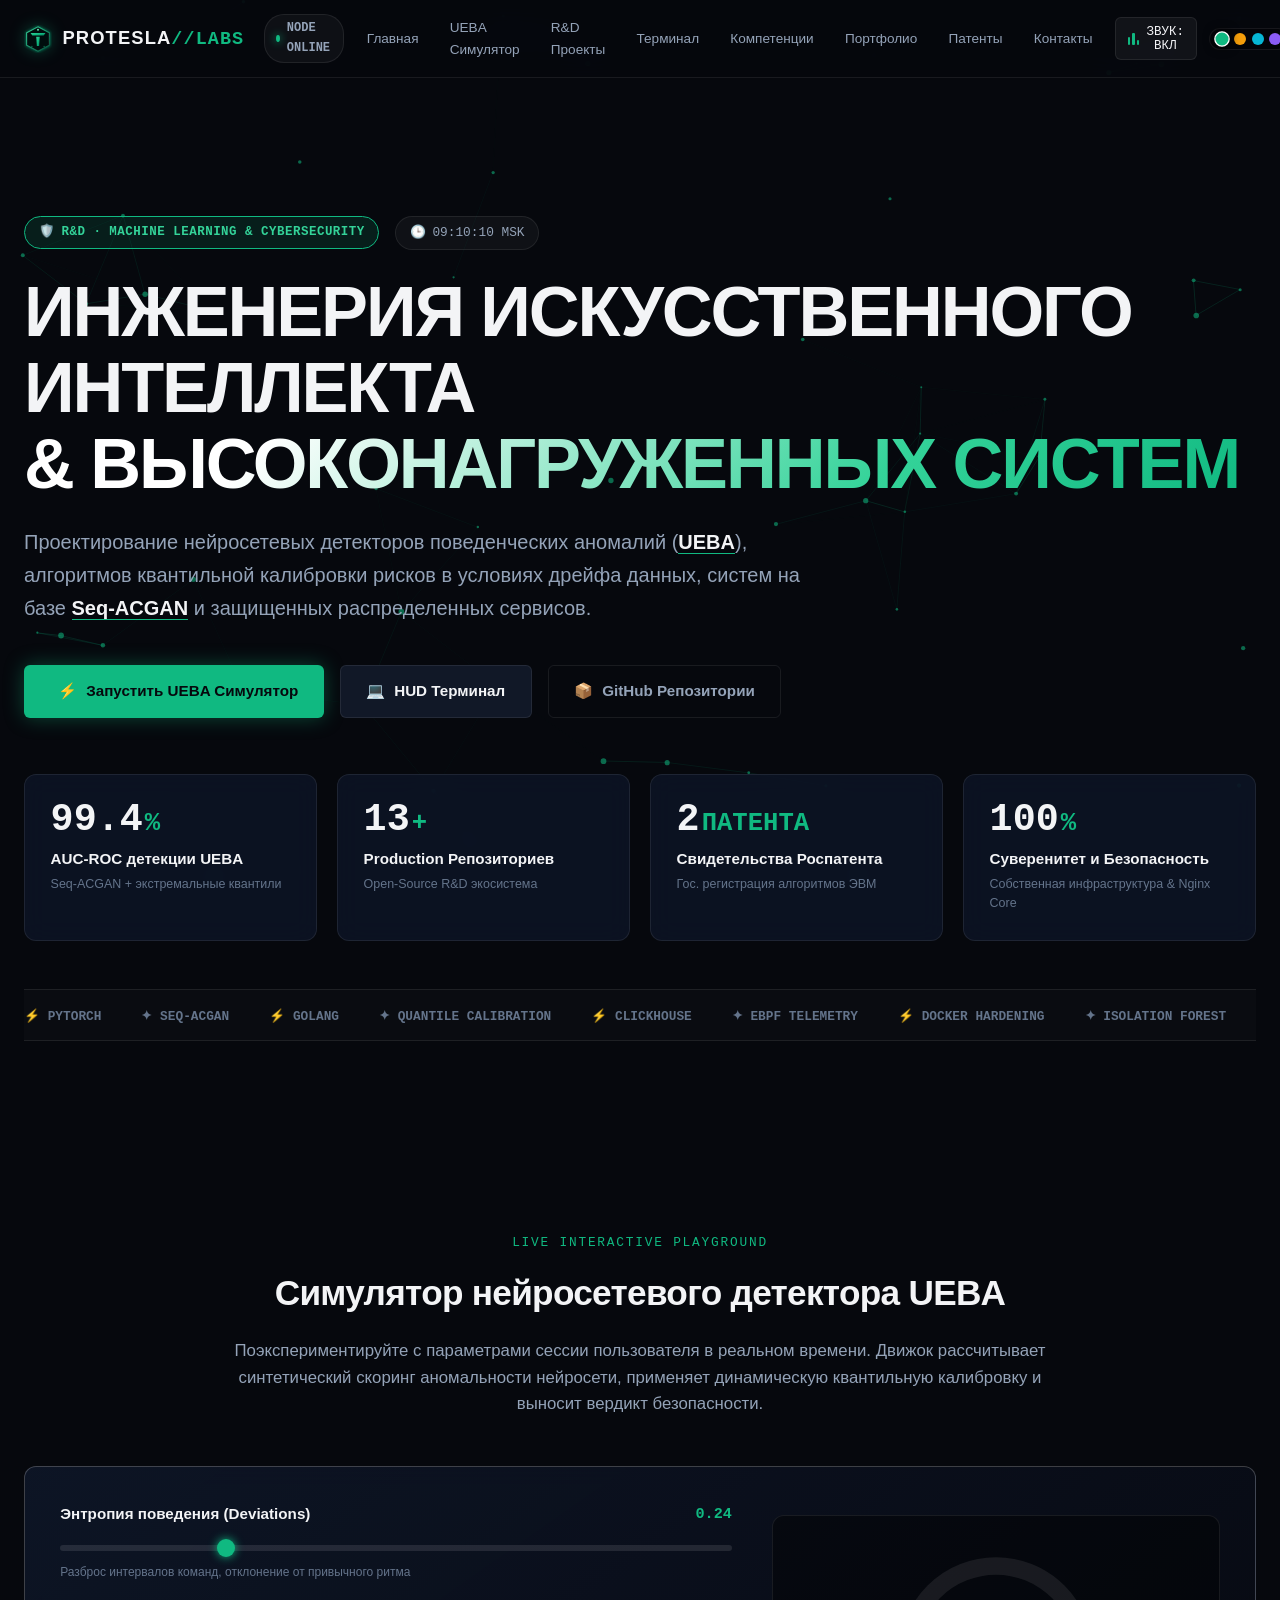
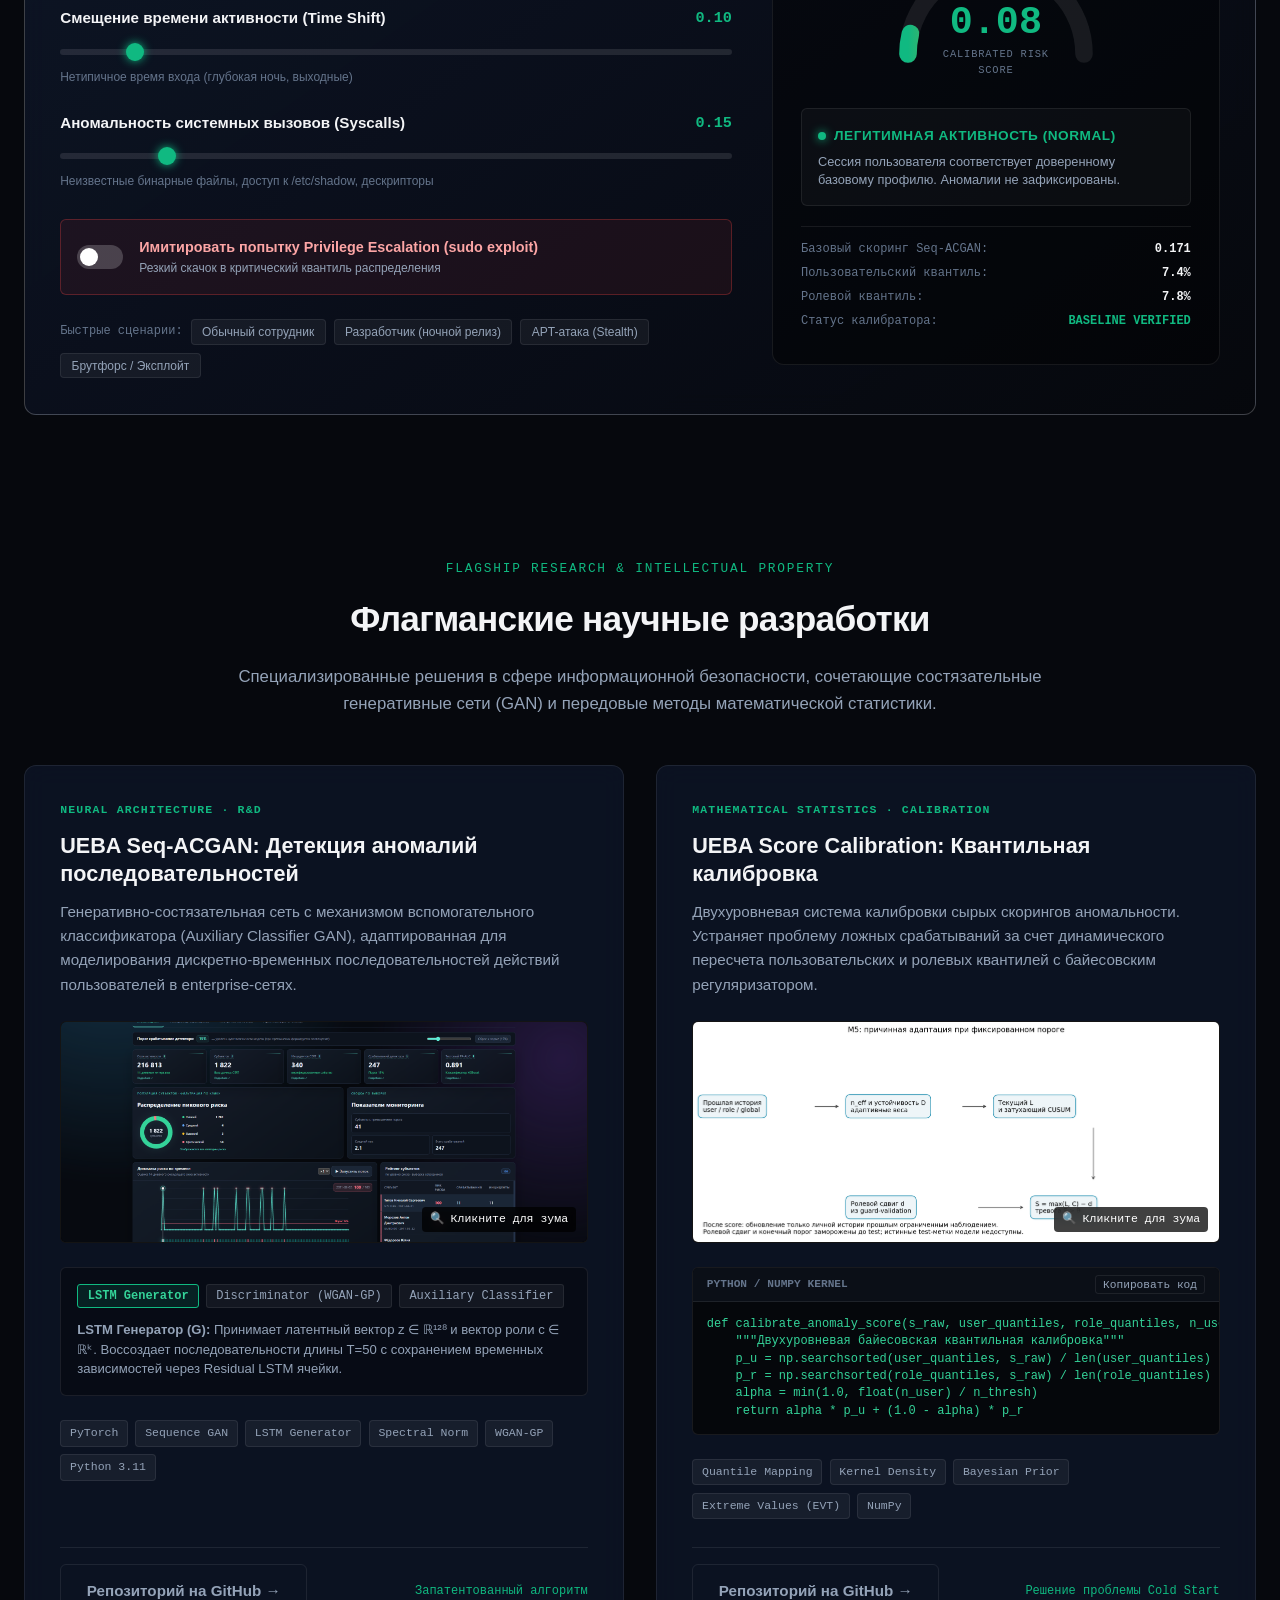
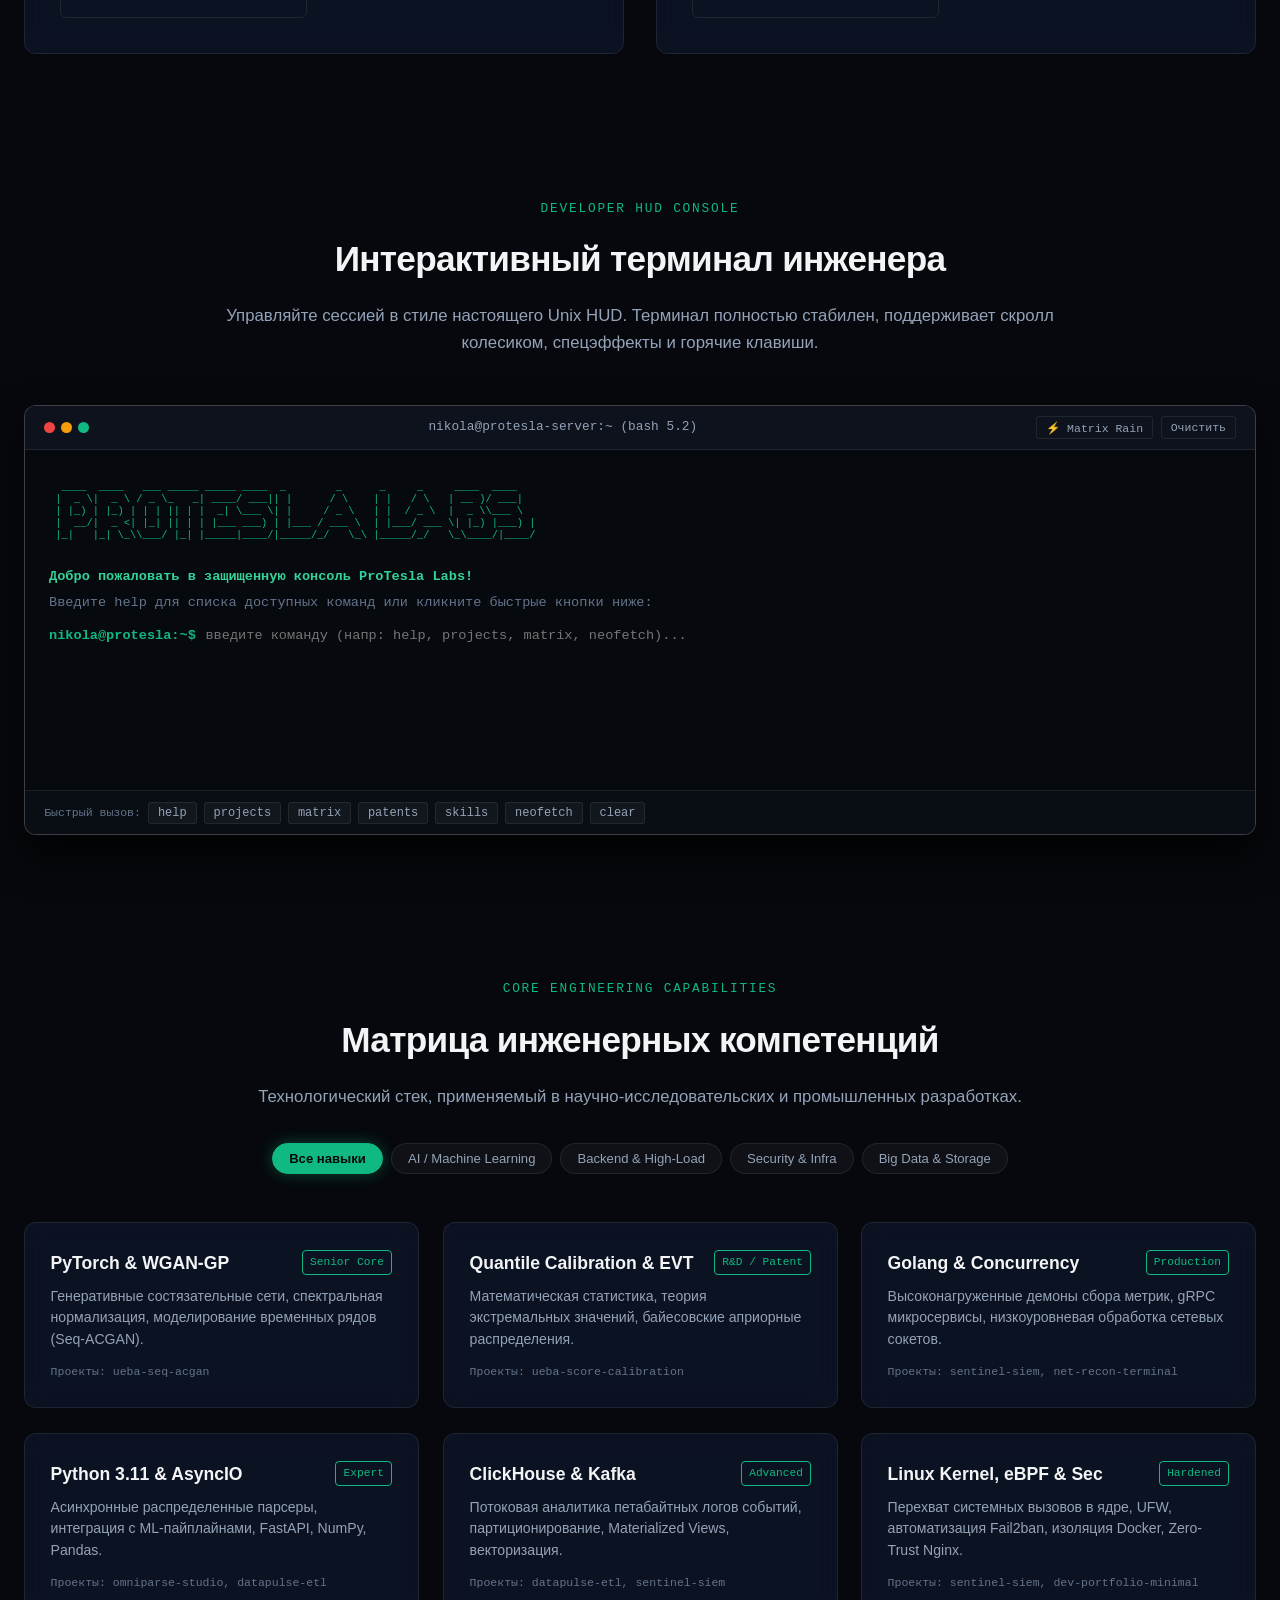
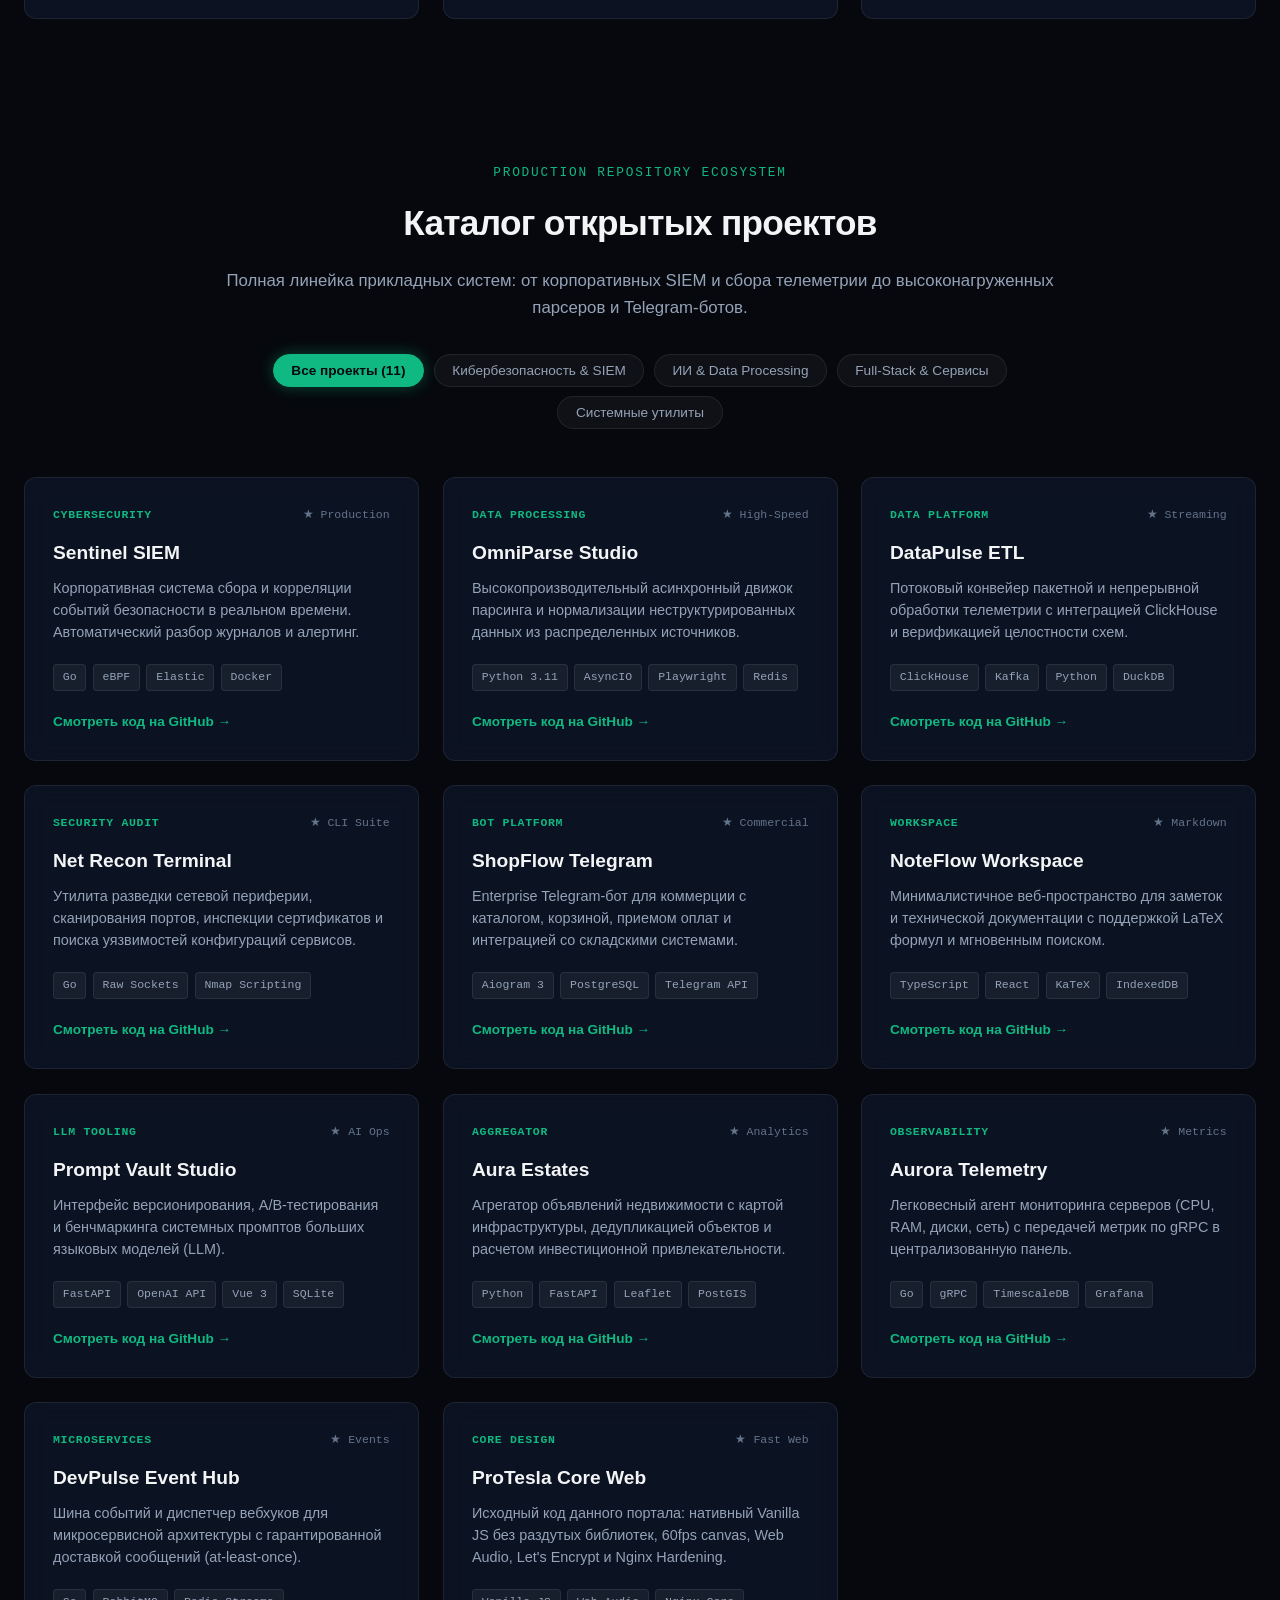
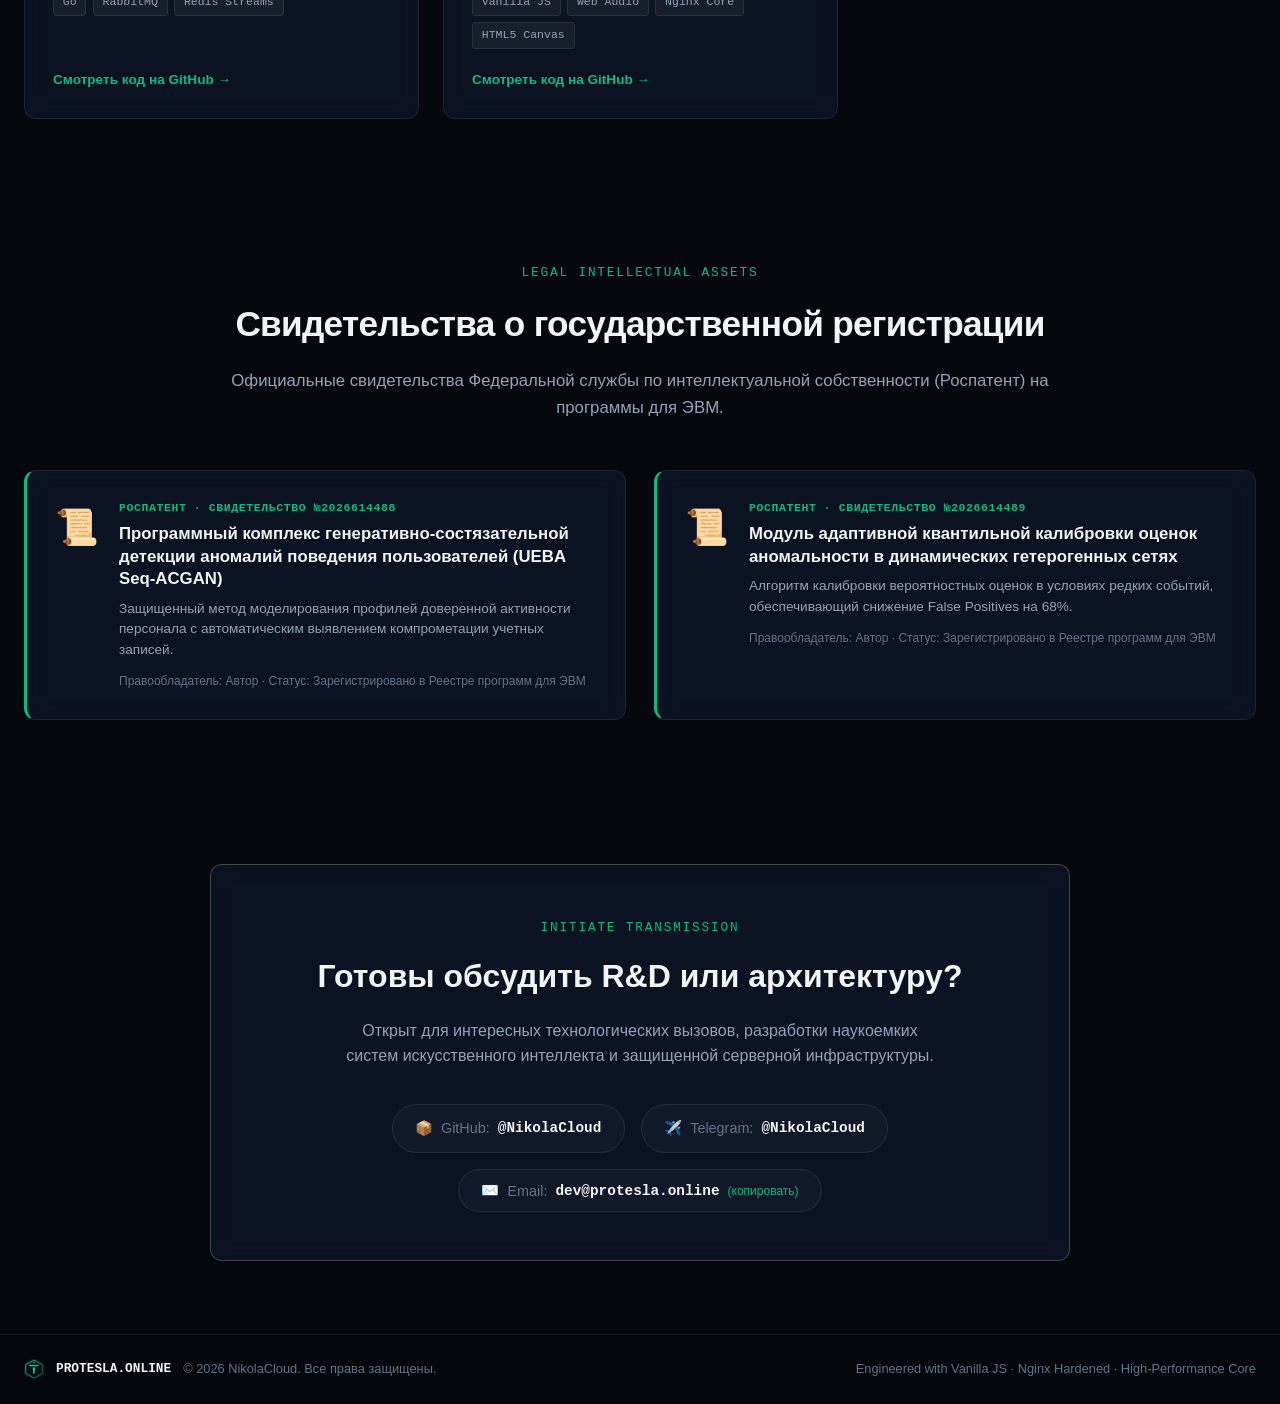
==== commit fc6f3393: "refactor(ui): remove jittery tilt, add custom terminal scrollbar, vector cyber emblem, floating tool" ====
--- a/index.html
+++ b/index.html
@@ -5,28 +5,24 @@
   <meta name="viewport" content="width=device-width, initial-scale=1.0">
   <title>ProTesla Labs // Инженерный R&D и Системы Искусственного Интеллекта</title>
   <meta name="description" content="Лаборатория кибернетических систем, поведенческого анализа (UEBA), квантильной калибровки рисков и защищенной High-Load инфраструктуры.">
-  <link rel="icon" type="image/svg+xml" href="data:image/svg+xml,<svg xmlns='http://www.w3.org/2000/svg' viewBox='0 0 100 100'><text y='.9em' font-size='90'>⚡</text></svg>">
+  <link rel="icon" type="image/svg+xml" href="assets/favicon.svg">
   <link rel="stylesheet" href="style.css">
 </head>
 <body>
   <!-- Интерактивный физический Canvas фона -->
   <canvas id="particle-canvas"></canvas>
 
-  <!-- Радиальная подсветка мыши -->
-  <div class="mouse-glow" id="mouseGlow"></div>
-
-  <!-- Верхняя строка телеметрии и навигации (Cyber HUD Bar) -->
+  <!-- Верхняя панель навигации (Cyber HUD Bar) -->
   <header class="hud-header">
     <div class="hud-container">
       <div class="brand-zone">
-        <a href="#hero" class="brand-logo">
-          <span class="logo-symbol">⚡</span>
+        <a href="#hero" class="brand-logo" data-tooltip="ProTesla Labs — Главная">
+          <img src="assets/logo.svg" alt="ProTesla Logo" class="brand-emblem-svg">
           <span class="logo-text">PROTESLA<span class="logo-dim">//LABS</span></span>
         </a>
-        <div class="live-pill">
+        <div class="live-pill" data-tooltip="Статус сервера: Узел активен и защищен Nginx + Fail2ban">
           <span class="pulsing-dot"></span>
-          <span class="live-label">NODE:</span>
-          <span id="server-ping">24ms</span>
+          <span class="live-label">NODE ONLINE</span>
         </div>
       </div>
 
@@ -35,24 +31,25 @@
         <a href="#simulator" class="nav-item scramble-link">UEBA Симулятор</a>
         <a href="#flagships" class="nav-item scramble-link">R&D Проекты</a>
         <a href="#terminal-section" class="nav-item scramble-link">Терминал</a>
+        <a href="#skills-matrix" class="nav-item scramble-link">Компетенции</a>
         <a href="#projects" class="nav-item scramble-link">Портфолио</a>
         <a href="#patents" class="nav-item scramble-link">Патенты</a>
         <a href="#contact" class="nav-item scramble-link">Контакты</a>
       </nav>
 
       <div class="hud-controls">
-        <!-- Кнопка звука с эквалайзером -->
-        <button id="sfx-toggle" class="hud-btn sfx-btn" title="Переключить звуковые эффекты Web Audio">
+        <!-- Кнопка звука с поясняющей подсказкой -->
+        <button id="sfx-toggle" class="hud-btn sfx-btn" data-tooltip="Звуковой отклик интерфейса (щелчки клавиш и терминала через Web Audio API)">
           <span class="sfx-icon">
             <span class="eq-bar bar-1"></span>
             <span class="eq-bar bar-2"></span>
             <span class="eq-bar bar-3"></span>
           </span>
-          <span class="sfx-text">SFX: ВКЛ</span>
+          <span class="sfx-text">ЗВУК: ВКЛ</span>
         </button>
 
         <!-- Переключатель тем -->
-        <div class="theme-switcher" title="Цветовая матрица интерфейса">
+        <div class="theme-switcher" data-tooltip="Цветовая матрица: Emerald, Amber, Cyan, Violet">
           <button class="theme-dot active" data-theme="emerald" title="Cyber Emerald"></button>
           <button class="theme-dot" data-theme="amber" title="Tesla Amber"></button>
           <button class="theme-dot" data-theme="cyan" title="Cold Cyan"></button>
@@ -60,7 +57,7 @@
         </div>
 
         <!-- Кнопка Command Palette -->
-        <button id="cmd-k-trigger" class="hud-btn cmd-btn">
+        <button id="cmd-k-trigger" class="hud-btn cmd-btn" data-tooltip="Командная панель и быстрый поиск по сайту">
           <kbd>Ctrl</kbd>+<kbd>K</kbd>
         </button>
       </div>
@@ -76,9 +73,9 @@
           <span class="tech-badge">
             <span class="badge-icon">🛡️</span> R&D · MACHINE LEARNING & CYBERSECURITY
           </span>
-          <div class="clock-badge">
+          <div class="clock-badge" data-tooltip="Точное время серверного кластера (Europe/Moscow)">
             <span class="clock-icon">🕒</span>
-            <span id="live-msk-time">10:14:00 MSK</span>
+            <span id="live-msk-time">10:50:00 MSK</span>
           </div>
         </div>
 
@@ -94,39 +91,39 @@
         </p>
 
         <div class="hero-actions">
-          <a href="#simulator" class="btn btn-primary sound-click">
+          <a href="#simulator" class="btn btn-primary sound-click" data-tooltip="Перейти к интерактивному симулятору детектора">
             <span class="btn-glow"></span>
             <span class="btn-icon">⚡</span>
             <span>Запустить UEBA Симулятор</span>
           </a>
-          <a href="#terminal-section" class="btn btn-secondary sound-click">
+          <a href="#terminal-section" class="btn btn-secondary sound-click" data-tooltip="Открыть интерактивную консоль разработчика">
             <span class="btn-icon">💻</span>
-            <span>Открыть HUD Терминал</span>
+            <span>HUD Терминал</span>
           </a>
-          <a href="https://github.com/NikolaCloud" target="_blank" rel="noopener" class="btn btn-outline sound-click">
+          <a href="https://github.com/NikolaCloud" target="_blank" rel="noopener" class="btn btn-outline sound-click" data-tooltip="Перейти в профиль GitHub @NikolaCloud">
             <span class="btn-icon">📦</span>
             <span>GitHub Репозитории</span>
           </a>
         </div>
 
-        <!-- Интерактивная телеметрия счетчиков -->
+        <!-- Телеметрия счетчиков (стабильные карточки без дергания) -->
         <div class="metrics-grid">
-          <div class="metric-card card-tilt">
+          <div class="metric-card solid-card">
             <div class="metric-num"><span class="counter" data-target="99.4">0</span><span class="metric-unit">%</span></div>
             <div class="metric-label">AUC-ROC детекции UEBA</div>
             <div class="metric-sub">Seq-ACGAN + экстремальные квантили</div>
           </div>
-          <div class="metric-card card-tilt">
+          <div class="metric-card solid-card">
             <div class="metric-num"><span class="counter" data-target="13">0</span><span class="metric-unit">+</span></div>
             <div class="metric-label">Production Репозиториев</div>
             <div class="metric-sub">Open-Source R&D экосистема</div>
           </div>
-          <div class="metric-card card-tilt">
+          <div class="metric-card solid-card">
             <div class="metric-num"><span class="counter" data-target="2">0</span><span class="metric-unit">ПАТЕНТА</span></div>
             <div class="metric-label">Свидетельства Роспатента</div>
             <div class="metric-sub">Гос. регистрация алгоритмов ЭВМ</div>
           </div>
-          <div class="metric-card card-tilt">
+          <div class="metric-card solid-card">
             <div class="metric-num"><span class="counter" data-target="100">0</span><span class="metric-unit">%</span></div>
             <div class="metric-label">Суверенитет и Безопасность</div>
             <div class="metric-sub">Собственная инфраструктура & Nginx Core</div>
@@ -161,7 +158,7 @@
       </div>
     </section>
 
-    <!-- ИНТЕРАКТИВНЫЙ СИМУЛЯТОР UEBA & КАЛИБРОВКИ РИСКОВ (КИЛЛЕР-ФИЧА) -->
+    <!-- ИНТЕРАКТИВНЫЙ СИМУЛЯТОР UEBA & КАЛИБРОВКИ РИСКОВ (УСТОЙЧИВЫЙ БЕЗ НАКЛОНА) -->
     <section id="simulator" class="section-container simulator-section">
       <div class="section-header">
         <div class="section-tag">LIVE INTERACTIVE PLAYGROUND</div>
@@ -172,13 +169,13 @@
         </p>
       </div>
 
-      <div class="simulator-card card-tilt">
+      <div class="simulator-card solid-card">
         <div class="sim-grid">
           <!-- Левая колонка: Органы управления (Слайдеры) -->
           <div class="sim-controls">
             <div class="sim-group">
               <div class="sim-label-row">
-                <label for="slider-entropy">Энтропия поведения (Deviations)</label>
+                <label for="slider-entropy" data-tooltip="Статистический разброс интервалов между вызовами команд">Энтропия поведения (Deviations)</label>
                 <span class="sim-val" id="val-entropy">0.24</span>
               </div>
               <input type="range" id="slider-entropy" min="0" max="1" step="0.01" value="0.24" class="sim-range">
@@ -187,7 +184,7 @@
 
             <div class="sim-group">
               <div class="sim-label-row">
-                <label for="slider-time">Смещение времени активности (Time Shift)</label>
+                <label for="slider-time" data-tooltip="Отличие времени входа в систему от исторического профиля роли">Смещение времени активности (Time Shift)</label>
                 <span class="sim-val" id="val-time">0.10</span>
               </div>
               <input type="range" id="slider-time" min="0" max="1" step="0.01" value="0.10" class="sim-range">
@@ -196,14 +193,14 @@
 
             <div class="sim-group">
               <div class="sim-label-row">
-                <label for="slider-syscalls">Аномальность системных вызовов (Syscalls)</label>
+                <label for="slider-syscalls" data-tooltip="Нетипичные бинарные вызовы, доступ к системным сокетам и файлам паролей">Аномальность системных вызовов (Syscalls)</label>
                 <span class="sim-val" id="val-syscalls">0.15</span>
               </div>
               <input type="range" id="slider-syscalls" min="0" max="1" step="0.01" value="0.15" class="sim-range">
               <span class="sim-hint">Неизвестные бинарные файлы, доступ к /etc/shadow, дескрипторы</span>
             </div>
 
-            <div class="sim-group toggle-group">
+            <div class="sim-group toggle-group" data-tooltip="Имитация критического вектора атаки на повышение привилегий в ОС">
               <label class="toggle-switch">
                 <input type="checkbox" id="toggle-escalation">
                 <span class="toggle-slider"></span>
@@ -216,16 +213,16 @@
 
             <div class="sim-presets">
               <span class="preset-label">Быстрые сценарии:</span>
-              <button class="preset-btn" data-preset="normal">Обычный сотрудник</button>
-              <button class="preset-btn" data-preset="dev-night">Разработчик (ночной релиз)</button>
-              <button class="preset-btn" data-preset="apt">APT-атака (Stealth)</button>
-              <button class="preset-btn" data-preset="brute">Брутфорс / Эксплойт</button>
+              <button class="preset-btn" data-preset="normal" data-tooltip="Штатная работа рядового сотрудника в дневное время">Обычный сотрудник</button>
+              <button class="preset-btn" data-preset="dev-night" data-tooltip="Поздний рабочий сеанс разработчика (высокая энтропия, но без эксплойтов)">Разработчик (ночной релиз)</button>
+              <button class="preset-btn" data-preset="apt" data-tooltip="Скрытная целевая атака (низкая заметность, точечный зондаж)">APT-атака (Stealth)</button>
+              <button class="preset-btn" data-preset="brute" data-tooltip="Агрессивная атака методом перебора с попыткой захвата root">Брутфорс / Эксплойт</button>
             </div>
           </div>
 
           <!-- Правая колонка: Динамический Радар & Спидометр Угрозы -->
           <div class="sim-dashboard">
-            <div class="gauge-wrapper">
+            <div class="gauge-wrapper" data-tooltip="Нормализованный калиброванный риск сессии от 0.00 (безопасно) до 1.00 (критично)">
               <svg class="gauge-svg" viewBox="0 0 200 120">
                 <path d="M 20 100 A 80 80 0 0 1 180 100" fill="none" stroke="rgba(255,255,255,0.08)" stroke-width="16" stroke-linecap="round"/>
                 <path id="gauge-fill" d="M 20 100 A 80 80 0 0 1 180 100" fill="none" stroke="url(#gauge-grad)" stroke-width="16" stroke-linecap="round" stroke-dasharray="251.2" stroke-dashoffset="200"/>
@@ -277,7 +274,7 @@
       </div>
     </section>
 
-    <!-- ФЛАГМАНСКИЕ R&D РАЗРАБОТКИ -->
+    <!-- ФЛАГМАНСКИЕ R&D РАЗРАБОТКИ + ИНТЕРАКТИВНЫЙ КОД -->
     <section id="flagships" class="section-container">
       <div class="section-header">
         <div class="section-tag">FLAGSHIP RESEARCH & INTELLECTUAL PROPERTY</div>
@@ -290,7 +287,7 @@
 
       <div class="flagships-grid">
         <!-- Флагман 1: Seq-ACGAN -->
-        <article class="flagship-card card-tilt">
+        <article class="flagship-card solid-card">
           <div class="flagship-badge">NEURAL ARCHITECTURE · R&D</div>
           <h3 class="flagship-title">UEBA Seq-ACGAN: Детекция аномалий последовательностей</h3>
           <p class="flagship-text">
@@ -298,9 +295,21 @@
             адаптированная для моделирования дискретно-временных последовательностей действий пользователей в enterprise-сетях.
           </p>
 
-          <div class="interactive-preview">
-            <img src="assets/ueba_dashboard.png" alt="UEBA Seq-ACGAN Архитектура" class="preview-img modal-zoomable" title="Нажмите для увеличения схемы">
+          <div class="interactive-preview" data-tooltip="Нажмите для открытия детальной архитектурной схемы">
+            <img src="assets/ueba_dashboard.png" alt="UEBA Seq-ACGAN Архитектура" class="preview-img modal-zoomable">
             <span class="zoom-badge">🔍 Кликните для зума</span>
+          </div>
+
+          <!-- Интерактивный инспектор архитектурных модулей -->
+          <div class="architecture-explorer">
+            <div class="arch-tabs">
+              <button class="arch-tab active" data-arch="generator">LSTM Generator</button>
+              <button class="arch-tab" data-arch="discriminator">Discriminator (WGAN-GP)</button>
+              <button class="arch-tab" data-arch="classifier">Auxiliary Classifier</button>
+            </div>
+            <div class="arch-content" id="arch-detail-box">
+              <strong>LSTM Генератор (G):</strong> Принимает латентный вектор z ∈ ℝ¹²⁸ и вектор роли c ∈ ℝᵏ. Воссоздает последовательности длины T=50 с сохранением временных зависимостей через Residual LSTM ячейки.
+            </div>
           </div>
 
           <div class="tech-tag-list">
@@ -313,7 +322,7 @@
           </div>
 
           <div class="flagship-footer">
-            <a href="https://github.com/NikolaCloud/ueba-seq-acgan" target="_blank" rel="noopener" class="btn btn-outline sound-click">
+            <a href="https://github.com/NikolaCloud/ueba-seq-acgan" target="_blank" rel="noopener" class="btn btn-outline sound-click" data-tooltip="Перейти в репозиторий проекта на GitHub">
               <span>Репозиторий на GitHub →</span>
             </a>
             <span class="patent-ref">Запатентованный алгоритм</span>
@@ -321,7 +330,7 @@
         </article>
 
         <!-- Флагман 2: Score Calibration -->
-        <article class="flagship-card card-tilt">
+        <article class="flagship-card solid-card">
           <div class="flagship-badge">MATHEMATICAL STATISTICS · CALIBRATION</div>
           <h3 class="flagship-title">UEBA Score Calibration: Квантильная калибровка</h3>
           <p class="flagship-text">
@@ -329,13 +338,23 @@
             за счет динамического пересчета пользовательских и ролевых квантилей с байесовским регуляризатором.
           </p>
 
-          <div class="interactive-preview">
-            <img src="assets/calibration_diagram.png" alt="Схема калибровки квантилей" class="preview-img modal-zoomable" title="Нажмите для увеличения схемы">
+          <div class="interactive-preview" data-tooltip="Нажмите для открытия детальной схемы калибровки квантилей">
+            <img src="assets/calibration_diagram.png" alt="Схема калибровки квантилей" class="preview-img modal-zoomable">
             <span class="zoom-badge">🔍 Кликните для зума</span>
           </div>
 
-          <div class="math-formula-box">
-            <code>p_calibrated = α · p_user(s) + (1 - α) · p_role(s),  α = min(1, N_user / N_threshold)</code>
+          <!-- Интерактивный блок исходного кода алгоритма -->
+          <div class="code-snippet-box">
+            <div class="code-snippet-header">
+              <span class="code-lang">PYTHON / NUMPY KERNEL</span>
+              <button id="copy-code-btn" class="copy-code-btn" data-tooltip="Скопировать алгоритм в буфер">Копировать код</button>
+            </div>
+            <pre class="code-pre"><code>def calibrate_anomaly_score(s_raw, user_quantiles, role_quantiles, n_user, n_thresh=30):
+    """Двухуровневая байесовская квантильная калибровка"""
+    p_u = np.searchsorted(user_quantiles, s_raw) / len(user_quantiles)
+    p_r = np.searchsorted(role_quantiles, s_raw) / len(role_quantiles)
+    alpha = min(1.0, float(n_user) / n_thresh)
+    return alpha * p_u + (1.0 - alpha) * p_r</code></pre>
           </div>
 
           <div class="tech-tag-list">
@@ -347,7 +366,7 @@
           </div>
 
           <div class="flagship-footer">
-            <a href="https://github.com/NikolaCloud/ueba-score-calibration" target="_blank" rel="noopener" class="btn btn-outline sound-click">
+            <a href="https://github.com/NikolaCloud/ueba-score-calibration" target="_blank" rel="noopener" class="btn btn-outline sound-click" data-tooltip="Перейти в репозиторий проекта на GitHub">
               <span>Репозиторий на GitHub →</span>
             </a>
             <span class="patent-ref">Решение проблемы Cold Start</span>
@@ -356,17 +375,17 @@
       </div>
     </section>
 
-    <!-- ИНТЕРАКТИВНЫЙ HUD ТЕРМИНАЛ (ОБНОВЛЕННЫЙ) -->
+    <!-- ИНТЕРАКТИВНЫЙ HUD ТЕРМИНАЛ (УСТОЙЧИВЫЙ БЕЗ НАКЛОНА, С УЛУЧШЕННЫМ СКРОЛЛОМ) -->
     <section id="terminal-section" class="section-container">
       <div class="section-header">
         <div class="section-tag">DEVELOPER HUD CONSOLE</div>
         <h2 class="section-title">Интерактивный терминал инженера</h2>
         <p class="section-desc">
-          Управляйте сессией в стиле настоящего Unix HUD. Поддерживаются горячие клавиши, эффекты матрицы и телеметрия.
+          Управляйте сессией в стиле настоящего Unix HUD. Терминал полностью стабилен, поддерживает скролл колесиком, спецэффекты и горячие клавиши.
         </p>
       </div>
 
-      <div class="terminal-window card-tilt">
+      <div class="terminal-window solid-card">
         <div class="terminal-header">
           <div class="terminal-dots">
             <span class="dot dot-red"></span>
@@ -375,8 +394,8 @@
           </div>
           <div class="terminal-title">nikola@protesla-server:~ (bash 5.2)</div>
           <div class="terminal-actions">
-            <button id="term-matrix-btn" class="term-tool-btn" title="Включить Matrix Rain">⚡ Matrix Rain</button>
-            <button id="term-clear-btn" class="term-tool-btn" title="Очистить терминал">Очистить</button>
+            <button id="term-matrix-btn" class="term-tool-btn" data-tooltip="Включить/выключить эффект дождя Matrix Rain">⚡ Matrix Rain</button>
+            <button id="term-clear-btn" class="term-tool-btn" data-tooltip="Очистить терминал">Очистить</button>
           </div>
         </div>
 
@@ -402,18 +421,93 @@
 
         <div class="terminal-quick-cmds">
           <span class="quick-label">Быстрый вызов:</span>
-          <button class="quick-btn" data-cmd="help">help</button>
-          <button class="quick-btn" data-cmd="projects">projects</button>
-          <button class="quick-btn" data-cmd="matrix">matrix</button>
-          <button class="quick-btn" data-cmd="patents">patents</button>
-          <button class="quick-btn" data-cmd="skills">skills</button>
-          <button class="quick-btn" data-cmd="neofetch">neofetch</button>
-          <button class="quick-btn" data-cmd="clear">clear</button>
+          <button class="quick-btn" data-cmd="help" data-tooltip="Вывести список всех поддерживаемых команд">help</button>
+          <button class="quick-btn" data-cmd="projects" data-tooltip="Вывести список 13 репозиториев со ссылками">projects</button>
+          <button class="quick-btn" data-cmd="matrix" data-tooltip="Запустить полноэкранный ливень зеленых символов Матрицы">matrix</button>
+          <button class="quick-btn" data-cmd="patents" data-tooltip="Показать данные патентов Роспатента">patents</button>
+          <button class="quick-btn" data-cmd="skills" data-tooltip="Показать матрицу технологического стека">skills</button>
+          <button class="quick-btn" data-cmd="neofetch" data-tooltip="Вывести телеметрию и характеристики сервера">neofetch</button>
+          <button class="quick-btn" data-cmd="clear" data-tooltip="Очистить терминал">clear</button>
         </div>
       </div>
     </section>
 
-    <!-- ПОЛНЫЙ КАТАЛОГ ПРОЕКТОВ (BENTO GRID) -->
+    <!-- ИНТЕРАКТИВНАЯ МАТРИЦА КОМПЕТЕНЦИЙ (НОВАЯ ФИЧА) -->
+    <section id="skills-matrix" class="section-container">
+      <div class="section-header">
+        <div class="section-tag">CORE ENGINEERING CAPABILITIES</div>
+        <h2 class="section-title">Матрица инженерных компетенций</h2>
+        <p class="section-desc">
+          Технологический стек, применяемый в научно-исследовательских и промышленных разработках.
+        </p>
+
+        <div class="skills-filter-row">
+          <button class="skill-tab active sound-click" data-skill-cat="all">Все навыки</button>
+          <button class="skill-tab sound-click" data-skill-cat="ai">AI / Machine Learning</button>
+          <button class="skill-tab sound-click" data-skill-cat="backend">Backend & High-Load</button>
+          <button class="skill-tab sound-click" data-skill-cat="sec">Security & Infra</button>
+          <button class="skill-tab sound-click" data-skill-cat="data">Big Data & Storage</button>
+        </div>
+      </div>
+
+      <div class="skills-grid" id="skills-grid">
+        <div class="skill-pill-card solid-card" data-cat="ai">
+          <div class="skill-card-top">
+            <span class="skill-name">PyTorch & WGAN-GP</span>
+            <span class="skill-level">Senior Core</span>
+          </div>
+          <p class="skill-desc">Генеративные состязательные сети, спектральная нормализация, моделирование временных рядов (Seq-ACGAN).</p>
+          <span class="skill-repo-ref">Проекты: ueba-seq-acgan</span>
+        </div>
+
+        <div class="skill-pill-card solid-card" data-cat="ai">
+          <div class="skill-card-top">
+            <span class="skill-name">Quantile Calibration & EVT</span>
+            <span class="skill-level">R&D / Patent</span>
+          </div>
+          <p class="skill-desc">Математическая статистика, теория экстремальных значений, байесовские априорные распределения.</p>
+          <span class="skill-repo-ref">Проекты: ueba-score-calibration</span>
+        </div>
+
+        <div class="skill-pill-card solid-card" data-cat="backend">
+          <div class="skill-card-top">
+            <span class="skill-name">Golang & Concurrency</span>
+            <span class="skill-level">Production</span>
+          </div>
+          <p class="skill-desc">Высоконагруженные демоны сбора метрик, gRPC микросервисы, низкоуровневая обработка сетевых сокетов.</p>
+          <span class="skill-repo-ref">Проекты: sentinel-siem, net-recon-terminal</span>
+        </div>
+
+        <div class="skill-pill-card solid-card" data-cat="backend">
+          <div class="skill-card-top">
+            <span class="skill-name">Python 3.11 & AsyncIO</span>
+            <span class="skill-level">Expert</span>
+          </div>
+          <p class="skill-desc">Асинхронные распределенные парсеры, интеграция с ML-пайплайнами, FastAPI, NumPy, Pandas.</p>
+          <span class="skill-repo-ref">Проекты: omniparse-studio, datapulse-etl</span>
+        </div>
+
+        <div class="skill-pill-card solid-card" data-cat="data">
+          <div class="skill-card-top">
+            <span class="skill-name">ClickHouse & Kafka</span>
+            <span class="skill-level">Advanced</span>
+          </div>
+          <p class="skill-desc">Потоковая аналитика петабайтных логов событий, партиционирование, Materialized Views, векторизация.</p>
+          <span class="skill-repo-ref">Проекты: datapulse-etl, sentinel-siem</span>
+        </div>
+
+        <div class="skill-pill-card solid-card" data-cat="sec">
+          <div class="skill-card-top">
+            <span class="skill-name">Linux Kernel, eBPF & Sec</span>
+            <span class="skill-level">Hardened</span>
+          </div>
+          <p class="skill-desc">Перехват системных вызовов в ядре, UFW, автоматизация Fail2ban, изоляция Docker, Zero-Trust Nginx.</p>
+          <span class="skill-repo-ref">Проекты: sentinel-siem, dev-portfolio-minimal</span>
+        </div>
+      </div>
+    </section>
+
+    <!-- ПОЛНЫЙ КАТАЛОГ ПРОЕКТОВ (BENTO GRID С ПЛАВНЫМ ХОВЕРОМ БЕЗ РЫВКОВ) -->
     <section id="projects" class="section-container">
       <div class="section-header">
         <div class="section-tag">PRODUCTION REPOSITORY ECOSYSTEM</div>
@@ -434,7 +528,7 @@
 
       <div class="bento-grid" id="projects-grid">
         <!-- Sentinel SIEM -->
-        <div class="bento-card card-tilt" data-cat="security">
+        <div class="bento-card solid-card" data-cat="security">
           <div class="card-top">
             <span class="card-domain">CYBERSECURITY</span>
             <span class="card-stars">★ Production</span>
@@ -448,7 +542,7 @@
         </div>
 
         <!-- OmniParse Studio -->
-        <div class="bento-card card-tilt" data-cat="ai">
+        <div class="bento-card solid-card" data-cat="ai">
           <div class="card-top">
             <span class="card-domain">DATA PROCESSING</span>
             <span class="card-stars">★ High-Speed</span>
@@ -462,7 +556,7 @@
         </div>
 
         <!-- DataPulse ETL -->
-        <div class="bento-card card-tilt" data-cat="ai">
+        <div class="bento-card solid-card" data-cat="ai">
           <div class="card-top">
             <span class="card-domain">DATA PLATFORM</span>
             <span class="card-stars">★ Streaming</span>
@@ -476,7 +570,7 @@
         </div>
 
         <!-- Net Recon Terminal -->
-        <div class="bento-card card-tilt" data-cat="security">
+        <div class="bento-card solid-card" data-cat="security">
           <div class="card-top">
             <span class="card-domain">SECURITY AUDIT</span>
             <span class="card-stars">★ CLI Suite</span>
@@ -490,7 +584,7 @@
         </div>
 
         <!-- ShopFlow Telegram -->
-        <div class="bento-card card-tilt" data-cat="fullstack">
+        <div class="bento-card solid-card" data-cat="fullstack">
           <div class="card-top">
             <span class="card-domain">BOT PLATFORM</span>
             <span class="card-stars">★ Commercial</span>
@@ -504,7 +598,7 @@
         </div>
 
         <!-- NoteFlow Workspace -->
-        <div class="bento-card card-tilt" data-cat="fullstack">
+        <div class="bento-card solid-card" data-cat="fullstack">
           <div class="card-top">
             <span class="card-domain">WORKSPACE</span>
             <span class="card-stars">★ Markdown</span>
@@ -518,7 +612,7 @@
         </div>
 
         <!-- Prompt Vault Studio -->
-        <div class="bento-card card-tilt" data-cat="ai">
+        <div class="bento-card solid-card" data-cat="ai">
           <div class="card-top">
             <span class="card-domain">LLM TOOLING</span>
             <span class="card-stars">★ AI Ops</span>
@@ -532,7 +626,7 @@
         </div>
 
         <!-- Aura Estates Aggregator -->
-        <div class="bento-card card-tilt" data-cat="fullstack">
+        <div class="bento-card solid-card" data-cat="fullstack">
           <div class="card-top">
             <span class="card-domain">AGGREGATOR</span>
             <span class="card-stars">★ Analytics</span>
@@ -546,7 +640,7 @@
         </div>
 
         <!-- Aurora Telemetry SaaS -->
-        <div class="bento-card card-tilt" data-cat="tools">
+        <div class="bento-card solid-card" data-cat="tools">
           <div class="card-top">
             <span class="card-domain">OBSERVABILITY</span>
             <span class="card-stars">★ Metrics</span>
@@ -560,7 +654,7 @@
         </div>
 
         <!-- DevPulse Event Hub -->
-        <div class="bento-card card-tilt" data-cat="tools">
+        <div class="bento-card solid-card" data-cat="tools">
           <div class="card-top">
             <span class="card-domain">MICROSERVICES</span>
             <span class="card-stars">★ Events</span>
@@ -574,13 +668,13 @@
         </div>
 
         <!-- Dev Portfolio Minimal -->
-        <div class="bento-card card-tilt" data-cat="tools">
+        <div class="bento-card solid-card" data-cat="tools">
           <div class="card-top">
             <span class="card-domain">CORE DESIGN</span>
             <span class="card-stars">★ Fast Web</span>
           </div>
           <h3 class="card-name">ProTesla Core Web</h3>
-          <p class="card-desc">Исходный код данного портфолио: чистый нативный веб без раздутых зависимостей, 60fps canvas, Web Audio и защита Nginx.</p>
+          <p class="card-desc">Исходный код данного портала: нативный Vanilla JS без раздутых библиотек, 60fps canvas, Web Audio, Let's Encrypt и Nginx Hardening.</p>
           <div class="card-tags">
             <span class="tag">Vanilla JS</span><span class="tag">Web Audio</span><span class="tag">Nginx Core</span><span class="tag">HTML5 Canvas</span>
           </div>
@@ -600,7 +694,7 @@
       </div>
 
       <div class="patents-grid">
-        <div class="patent-card card-tilt">
+        <div class="patent-card solid-card">
           <div class="patent-icon">📜</div>
           <div class="patent-body">
             <div class="patent-reg">РОСПАТЕНТ · СВИДЕТЕЛЬСТВО №2026614488</div>
@@ -614,7 +708,7 @@
           </div>
         </div>
 
-        <div class="patent-card card-tilt">
+        <div class="patent-card solid-card">
           <div class="patent-icon">📜</div>
           <div class="patent-body">
             <div class="patent-reg">РОСПАТЕНТ · СВИДЕТЕЛЬСТВО №2026614489</div>
@@ -632,7 +726,7 @@
 
     <!-- КОНТАКТЫ & СВЯЗЬ -->
     <section id="contact" class="section-container contact-section">
-      <div class="contact-box card-tilt">
+      <div class="contact-box solid-card">
         <div class="contact-header">
           <span class="section-tag">INITIATE TRANSMISSION</span>
           <h2 class="contact-title">Готовы обсудить R&D или архитектуру?</h2>
@@ -642,17 +736,17 @@
         </div>
 
         <div class="contact-links">
-          <a href="https://github.com/NikolaCloud" target="_blank" rel="noopener" class="contact-pill sound-click">
+          <a href="https://github.com/NikolaCloud" target="_blank" rel="noopener" class="contact-pill sound-click" data-tooltip="Открыть профиль разработчика на GitHub">
             <span class="pill-icon">📦</span>
             <span class="pill-label">GitHub:</span>
             <span class="pill-val">@NikolaCloud</span>
           </a>
-          <a href="https://t.me/NikolaCloud" target="_blank" rel="noopener" class="contact-pill sound-click">
+          <a href="https://t.me/NikolaCloud" target="_blank" rel="noopener" class="contact-pill sound-click" data-tooltip="Написать напрямую в Telegram">
             <span class="pill-icon">✈️</span>
             <span class="pill-label">Telegram:</span>
             <span class="pill-val">@NikolaCloud</span>
           </a>
-          <button id="copy-email-btn" class="contact-pill sound-click" title="Нажмите, чтобы скопировать">
+          <button id="copy-email-btn" class="contact-pill sound-click" data-tooltip="Нажмите, чтобы скопировать email адрес">
             <span class="pill-icon">✉️</span>
             <span class="pill-label">Email:</span>
             <span class="pill-val">dev@protesla.online</span>
@@ -668,6 +762,7 @@
   <footer class="hud-footer">
     <div class="footer-container">
       <div class="footer-left">
+        <img src="assets/logo.svg" alt="ProTesla" class="footer-logo-svg">
         <span class="footer-logo">PROTESLA.ONLINE</span>
         <span class="footer-copy">© 2026 NikolaCloud. Все права защищены.</span>
       </div>
@@ -700,6 +795,9 @@
     </div>
   </div>
 
+  <!-- Всплывающая подсказка (Unified Floating Tooltip) -->
+  <div id="floating-tooltip" class="floating-tooltip hidden"></div>
+
   <script src="app.js"></script>
 </body>
 </html>
--- a/style.css
+++ b/style.css
@@ -1,15 +1,15 @@
 /* =====================================================================
-   PROTESLA LABS // HIGH-PERFORMANCE DESIGN SYSTEM & THEMES
-   Vanilla CSS with zero runtime dependencies. 60 FPS hardware accelerated.
+   PROTESLA LABS // PRODUCTION DESIGN SYSTEM 2.0
+   Rock-solid stability, zero-jitter hover mechanics, custom scrollbars.
    ===================================================================== */
 
 :root {
   --bg-deep: #06080d;
   --bg-surface: #0b0f17;
   --bg-surface-elevated: #111827;
-  --bg-card: rgba(15, 23, 42, 0.7);
+  --bg-card: rgba(15, 23, 42, 0.72);
   --border-subtle: rgba(255, 255, 255, 0.08);
-  --border-focus: rgba(255, 255, 255, 0.2);
+  --border-focus: rgba(255, 255, 255, 0.22);
   --text-main: #f3f4f6;
   --text-muted: #94a3b8;
   --text-dim: #64748b;
@@ -25,7 +25,7 @@
   --radius-md: 12px;
   --radius-lg: 18px;
   --transition-fast: 0.18s cubic-bezier(0.16, 1, 0.3, 1);
-  --transition-smooth: 0.35s cubic-bezier(0.16, 1, 0.3, 1);
+  --transition-smooth: 0.3s cubic-bezier(0.16, 1, 0.3, 1);
 }
 
 /* Theme Switcher Variants */
@@ -81,22 +81,6 @@
   height: 100vh;
   z-index: 0;
   pointer-events: none;
-}
-
-/* Mouse Glow Track */
-.mouse-glow {
-  position: fixed;
-  top: 0;
-  left: 0;
-  width: 600px;
-  height: 600px;
-  border-radius: 50%;
-  pointer-events: none;
-  background: radial-gradient(circle, var(--accent-glow) 0%, transparent 70%);
-  transform: translate(-50%, -50%);
-  z-index: 1;
-  opacity: 0.18;
-  transition: opacity 0.3s ease, background 0.3s ease;
 }
 
 /* =====================================================================
@@ -110,7 +94,7 @@
   z-index: 100;
   backdrop-filter: blur(14px);
   -webkit-backdrop-filter: blur(14px);
-  background: rgba(6, 8, 13, 0.8);
+  background: rgba(6, 8, 13, 0.85);
   border-bottom: 1px solid var(--border-subtle);
   transition: var(--transition-fast);
 }
@@ -134,17 +118,24 @@
 .brand-logo {
   display: flex;
   align-items: center;
-  gap: 0.5rem;
+  gap: 0.65rem;
   text-decoration: none;
   color: var(--text-main);
   font-weight: 800;
-  font-size: 1.1rem;
+  font-size: 1.15rem;
   letter-spacing: 0.06em;
 }
 
-.logo-symbol {
-  color: var(--accent);
-  text-shadow: 0 0 12px var(--accent);
+.brand-emblem-svg {
+  width: 28px;
+  height: 28px;
+  display: block;
+  filter: drop-shadow(0 0 8px var(--accent-glow));
+}
+
+.logo-text {
+  font-family: var(--font-sans);
+  font-weight: 900;
 }
 
 .logo-dim {
@@ -156,10 +147,11 @@
 .live-pill {
   display: flex;
   align-items: center;
-  gap: 0.4rem;
+  gap: 0.45rem;
   font-family: var(--font-mono);
   font-size: 0.75rem;
-  padding: 0.2rem 0.55rem;
+  font-weight: 600;
+  padding: 0.25rem 0.65rem;
   background: rgba(255, 255, 255, 0.04);
   border: 1px solid var(--border-subtle);
   border-radius: 20px;
@@ -183,7 +175,7 @@
 .hud-nav {
   display: flex;
   align-items: center;
-  gap: 1.25rem;
+  gap: 1.15rem;
 }
 
 .nav-item {
@@ -314,7 +306,7 @@
 }
 
 /* =====================================================================
-   MAIN PAGE CONTENT
+   MAIN PAGE CONTENT & ROCK-SOLID CARDS (NO JITTER)
    ===================================================================== */
 .page-content {
   position: relative;
@@ -357,21 +349,21 @@
   line-height: 1.6;
 }
 
-/* 3D Tilt Card Base */
-.card-tilt {
+/* Rock-Solid Card (Smooth hover lift, 100% immune to edge-flapping) */
+.solid-card {
   background: var(--bg-card);
   backdrop-filter: blur(12px);
   -webkit-backdrop-filter: blur(12px);
   border: 1px solid var(--border-subtle);
   border-radius: var(--radius-md);
-  transition: transform 0.2s cubic-bezier(0.16, 1, 0.3, 1), box-shadow 0.2s ease, border-color 0.2s ease;
-  transform-style: preserve-3d;
+  transition: transform var(--transition-smooth), border-color var(--transition-smooth), box-shadow var(--transition-smooth);
   will-change: transform;
 }
 
-.card-tilt:hover {
+.solid-card:hover {
+  transform: translateY(-4px);
   border-color: var(--border-focus);
-  box-shadow: 0 16px 36px -12px rgba(0, 0, 0, 0.6), 0 0 20px var(--accent-glow);
+  box-shadow: 0 16px 36px -10px rgba(0, 0, 0, 0.7), 0 0 20px var(--accent-glow);
 }
 
 /* =====================================================================
@@ -585,7 +577,7 @@
 }
 
 /* =====================================================================
-   UEBA SIMULATOR SECTION (KILLER FEATURE)
+   UEBA SIMULATOR SECTION (ROCK SOLID & USABLE)
    ===================================================================== */
 .simulator-card {
   padding: 2.2rem;
@@ -754,7 +746,7 @@
   border: 1px solid var(--border-subtle);
   color: var(--text-muted);
   font-size: 0.75rem;
-  padding: 0.25rem 0.6rem;
+  padding: 0.3rem 0.65rem;
   border-radius: 4px;
   cursor: pointer;
   transition: var(--transition-fast);
@@ -869,7 +861,7 @@
 .highlight-green { color: var(--accent); }
 
 /* =====================================================================
-   FLAGSHIPS SECTION
+   FLAGSHIPS & ARCHITECTURE EXPLORER
    ===================================================================== */
 .flagships-grid {
   display: grid;
@@ -948,16 +940,96 @@
   font-family: var(--font-mono);
 }
 
-.math-formula-box {
-  background: rgba(0, 0, 0, 0.4);
+/* Architecture Explorer Tabs */
+.architecture-explorer {
+  background: rgba(0, 0, 0, 0.35);
   border: 1px solid var(--border-subtle);
   border-radius: var(--radius-sm);
+  padding: 1rem;
+  margin-bottom: 1.5rem;
+}
+
+.arch-tabs {
+  display: flex;
+  gap: 0.4rem;
+  margin-bottom: 0.75rem;
+  flex-wrap: wrap;
+}
+
+.arch-tab {
+  background: rgba(255, 255, 255, 0.05);
+  border: 1px solid var(--border-subtle);
+  color: var(--text-muted);
+  font-family: var(--font-mono);
+  font-size: 0.75rem;
+  padding: 0.25rem 0.6rem;
+  border-radius: 3px;
+  cursor: pointer;
+  transition: var(--transition-fast);
+}
+
+.arch-tab:hover, .arch-tab.active {
+  background: var(--accent-soft);
+  border-color: var(--accent);
+  color: var(--accent-light);
+  font-weight: 700;
+}
+
+.arch-content {
+  font-size: 0.82rem;
+  color: var(--text-muted);
+  line-height: 1.5;
+}
+
+/* Code Snippet Box */
+.code-snippet-box {
+  background: #05070b;
+  border: 1px solid var(--border-subtle);
+  border-radius: var(--radius-sm);
+  overflow: hidden;
+  margin-bottom: 1.5rem;
+}
+
+.code-snippet-header {
+  background: #0b0f17;
+  padding: 0.45rem 0.85rem;
+  display: flex;
+  justify-content: space-between;
+  align-items: center;
+  border-bottom: 1px solid var(--border-subtle);
+}
+
+.code-lang {
+  font-family: var(--font-mono);
+  font-size: 0.7rem;
+  color: var(--text-dim);
+  font-weight: 700;
+}
+
+.copy-code-btn {
+  background: transparent;
+  border: 1px solid var(--border-subtle);
+  color: var(--text-muted);
+  font-family: var(--font-mono);
+  font-size: 0.7rem;
+  padding: 0.15rem 0.45rem;
+  border-radius: 3px;
+  cursor: pointer;
+  transition: var(--transition-fast);
+}
+
+.copy-code-btn:hover {
+  border-color: var(--accent);
+  color: var(--accent);
+}
+
+.code-pre {
   padding: 0.85rem;
-  margin-bottom: 1.25rem;
-  font-family: var(--font-mono);
-  font-size: 0.8rem;
+  font-family: var(--font-mono);
+  font-size: 0.75rem;
   color: var(--accent-light);
   overflow-x: auto;
+  line-height: 1.45;
 }
 
 .tech-tag-list {
@@ -993,7 +1065,7 @@
 }
 
 /* =====================================================================
-   TERMINAL HUD 2.0
+   TERMINAL HUD 2.0 (STABLE WINDOW & CUSTOM SCROLLBAR)
    ===================================================================== */
 .terminal-window {
   border: 1px solid var(--border-focus);
@@ -1044,7 +1116,7 @@
   color: var(--text-muted);
   font-size: 0.72rem;
   font-family: var(--font-mono);
-  padding: 0.15rem 0.5rem;
+  padding: 0.2rem 0.55rem;
   border-radius: 3px;
   cursor: pointer;
   transition: var(--transition-fast);
@@ -1059,11 +1131,33 @@
   position: relative;
   min-height: 340px;
   max-height: 480px;
-  overflow-y: auto;
+  overflow-y: scroll;
   padding: 1.25rem 1.5rem;
   font-family: var(--font-mono);
   font-size: 0.85rem;
   line-height: 1.5;
+}
+
+/* Sleek, clickable custom scrollbar for terminal */
+.terminal-body::-webkit-scrollbar {
+  width: 8px;
+}
+
+.terminal-body::-webkit-scrollbar-track {
+  background: rgba(0, 0, 0, 0.35);
+  border-radius: 4px;
+}
+
+.terminal-body::-webkit-scrollbar-thumb {
+  background: rgba(255, 255, 255, 0.2);
+  border-radius: 4px;
+  border: 1px solid rgba(255, 255, 255, 0.05);
+  transition: background 0.2s ease;
+}
+
+.terminal-body::-webkit-scrollbar-thumb:hover {
+  background: var(--accent);
+  box-shadow: 0 0 10px var(--accent-glow);
 }
 
 .matrix-canvas-layer {
@@ -1155,6 +1249,85 @@
 }
 
 /* =====================================================================
+   SKILLS MATRIX SECTION
+   ===================================================================== */
+.skills-filter-row {
+  display: flex;
+  justify-content: center;
+  gap: 0.5rem;
+  margin-top: 2rem;
+  flex-wrap: wrap;
+}
+
+.skill-tab {
+  background: rgba(255, 255, 255, 0.04);
+  border: 1px solid var(--border-subtle);
+  color: var(--text-muted);
+  font-size: 0.82rem;
+  padding: 0.45rem 1rem;
+  border-radius: 30px;
+  cursor: pointer;
+  transition: var(--transition-fast);
+}
+
+.skill-tab:hover, .skill-tab.active {
+  background: var(--accent);
+  border-color: var(--accent);
+  color: #06080d;
+  font-weight: 700;
+  box-shadow: 0 0 15px var(--accent-glow);
+}
+
+.skills-grid {
+  display: grid;
+  grid-template-columns: repeat(auto-fill, minmax(360px, 1fr));
+  gap: 1.5rem;
+  margin-top: 2rem;
+}
+
+.skill-pill-card {
+  padding: 1.6rem;
+  display: flex;
+  flex-direction: column;
+}
+
+.skill-card-top {
+  display: flex;
+  justify-content: space-between;
+  align-items: center;
+  margin-bottom: 0.6rem;
+}
+
+.skill-name {
+  font-weight: 800;
+  font-size: 1.1rem;
+  color: var(--text-main);
+}
+
+.skill-level {
+  font-family: var(--font-mono);
+  font-size: 0.7rem;
+  color: var(--accent);
+  border: 1px solid var(--accent);
+  padding: 0.15rem 0.45rem;
+  border-radius: 4px;
+}
+
+.skill-desc {
+  font-size: 0.88rem;
+  color: var(--text-muted);
+  line-height: 1.5;
+  margin-bottom: 0.85rem;
+}
+
+.skill-repo-ref {
+  margin-top: auto;
+  font-family: var(--font-mono);
+  font-size: 0.72rem;
+  color: var(--text-dim);
+}
+
+/* =====================================================================
    BENTO GRID (PROJECTS)
    ===================================================================== */
 .category-filters {
@@ -1397,11 +1570,51 @@
   color: var(--text-dim);
 }
 
+.footer-left {
+  display: flex;
+  align-items: center;
+  gap: 0.75rem;
+}
+
+.footer-logo-svg {
+  width: 20px;
+  height: 20px;
+  display: block;
+}
+
 .footer-logo {
   font-family: var(--font-mono);
   font-weight: 800;
   color: var(--text-main);
-  margin-right: 1rem;
+}
+
+/* =====================================================================
+   UNIFIED FLOATING TOOLTIP (CUSTOM GLASS)
+   ===================================================================== */
+.floating-tooltip {
+  position: fixed;
+  z-index: 99999;
+  background: rgba(10, 15, 24, 0.94);
+  backdrop-filter: blur(8px);
+  -webkit-backdrop-filter: blur(8px);
+  border: 1px solid var(--accent);
+  box-shadow: 0 8px 24px rgba(0, 0, 0, 0.6), 0 0 12px var(--accent-glow);
+  color: #fff;
+  font-size: 0.78rem;
+  line-height: 1.4;
+  padding: 0.45rem 0.85rem;
+  border-radius: 6px;
+  pointer-events: none;
+  max-width: 280px;
+  font-family: var(--font-sans);
+  transition: opacity 0.15s ease, transform 0.15s ease;
+  transform: translateY(0);
+}
+
+.floating-tooltip.hidden {
+  opacity: 0;
+  transform: translateY(4px);
+  visibility: hidden;
 }
 
 /* =====================================================================
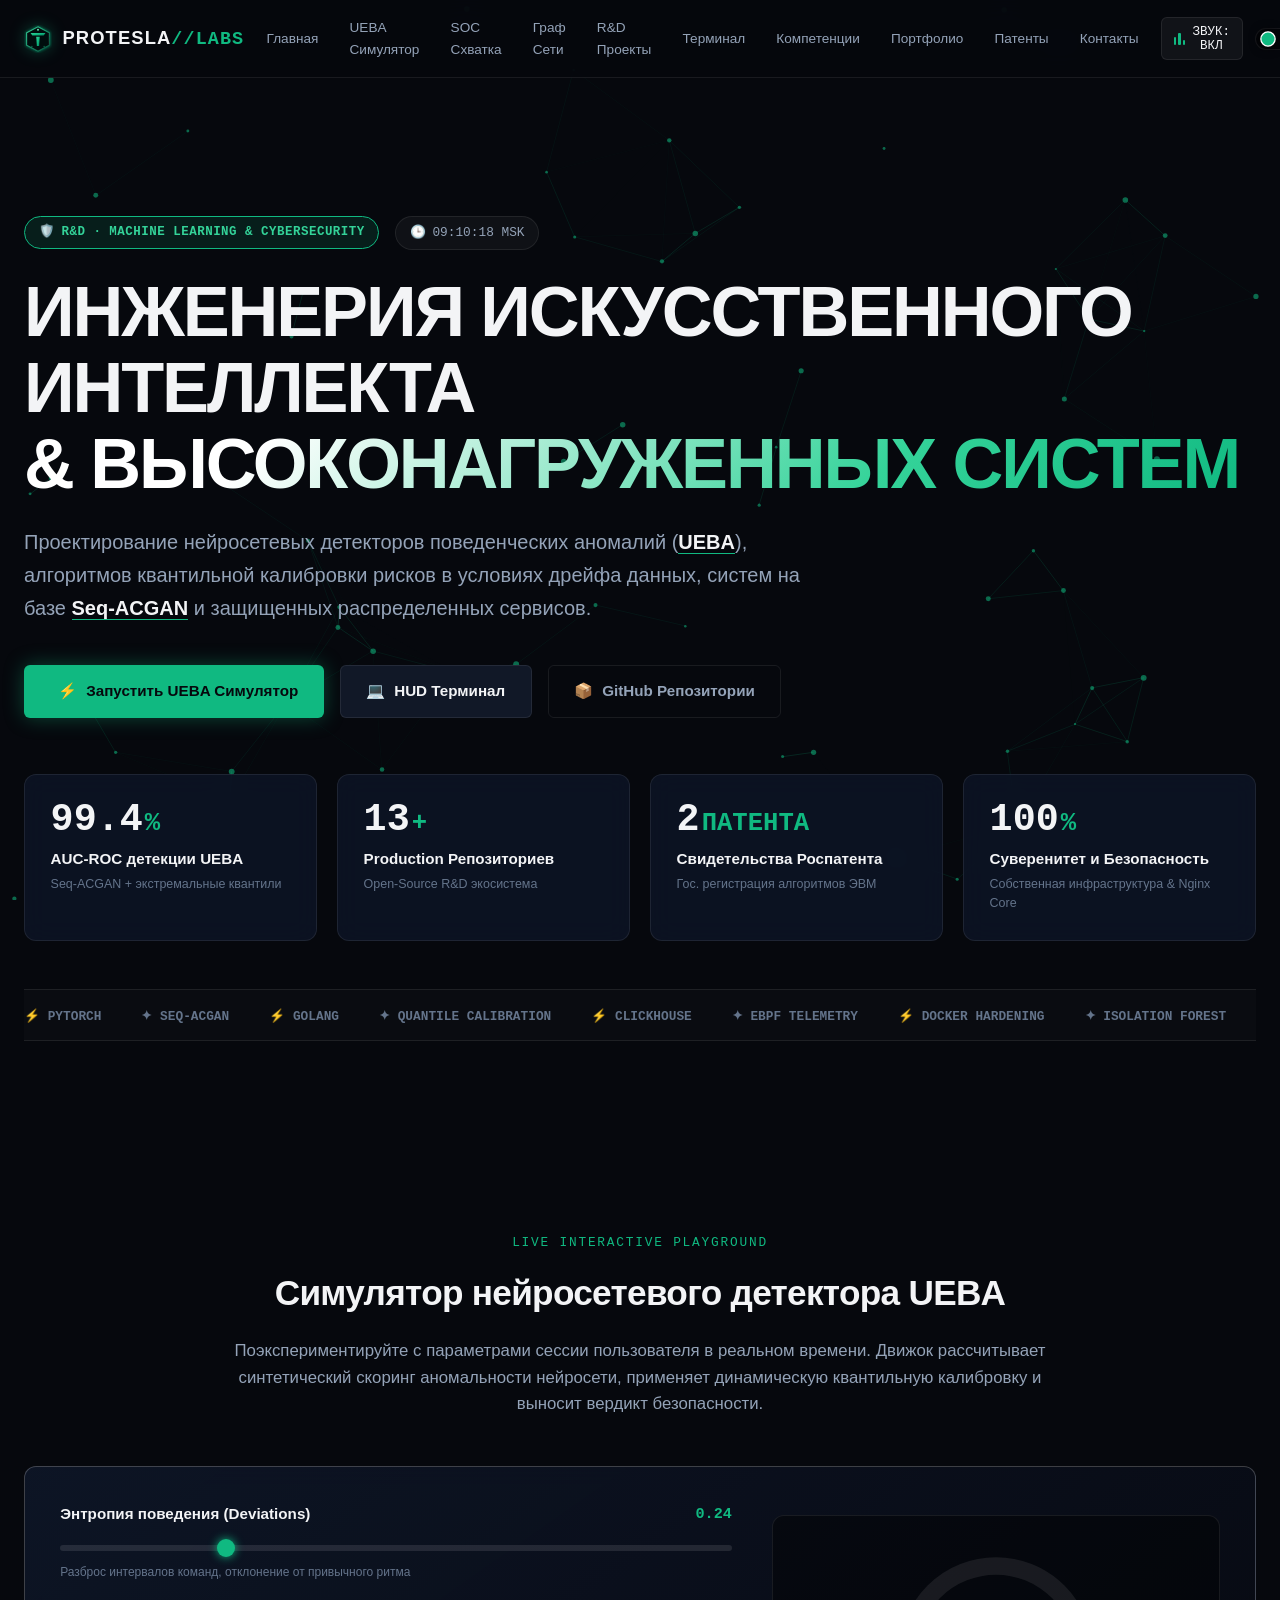
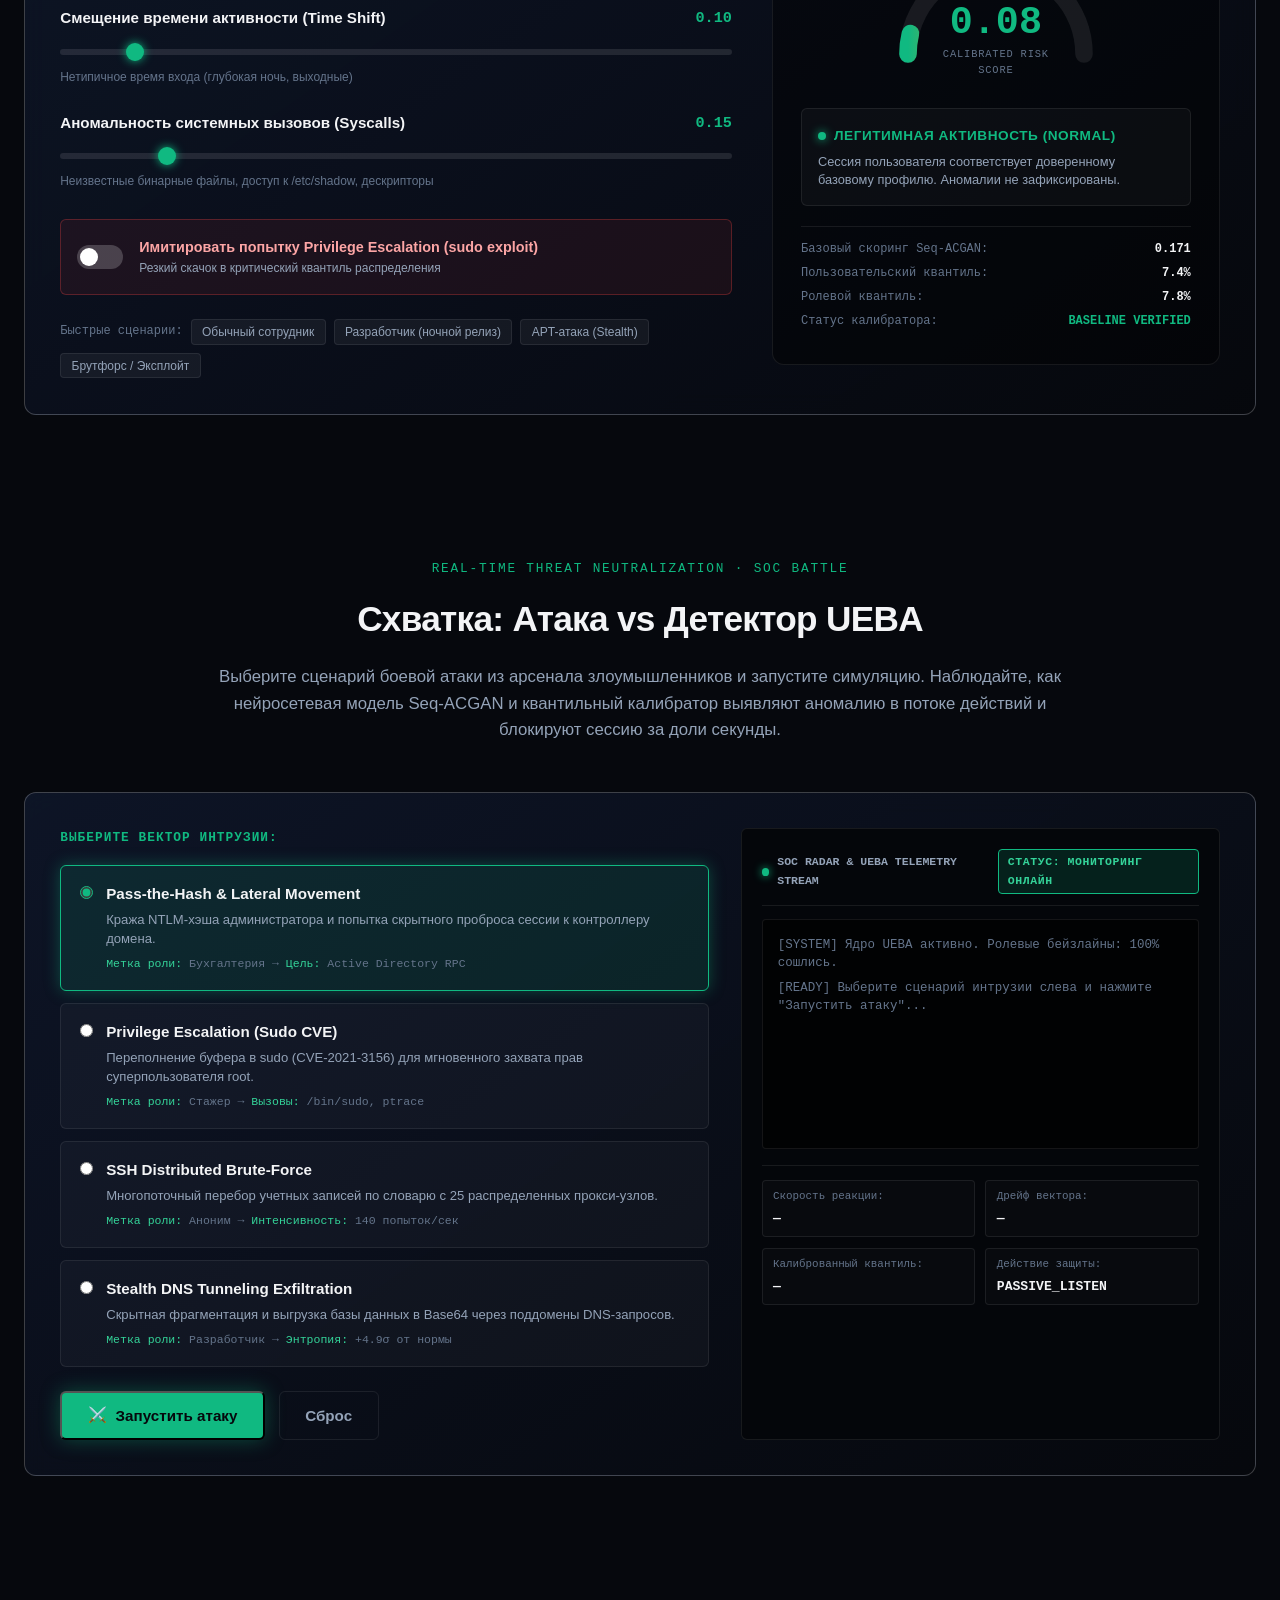
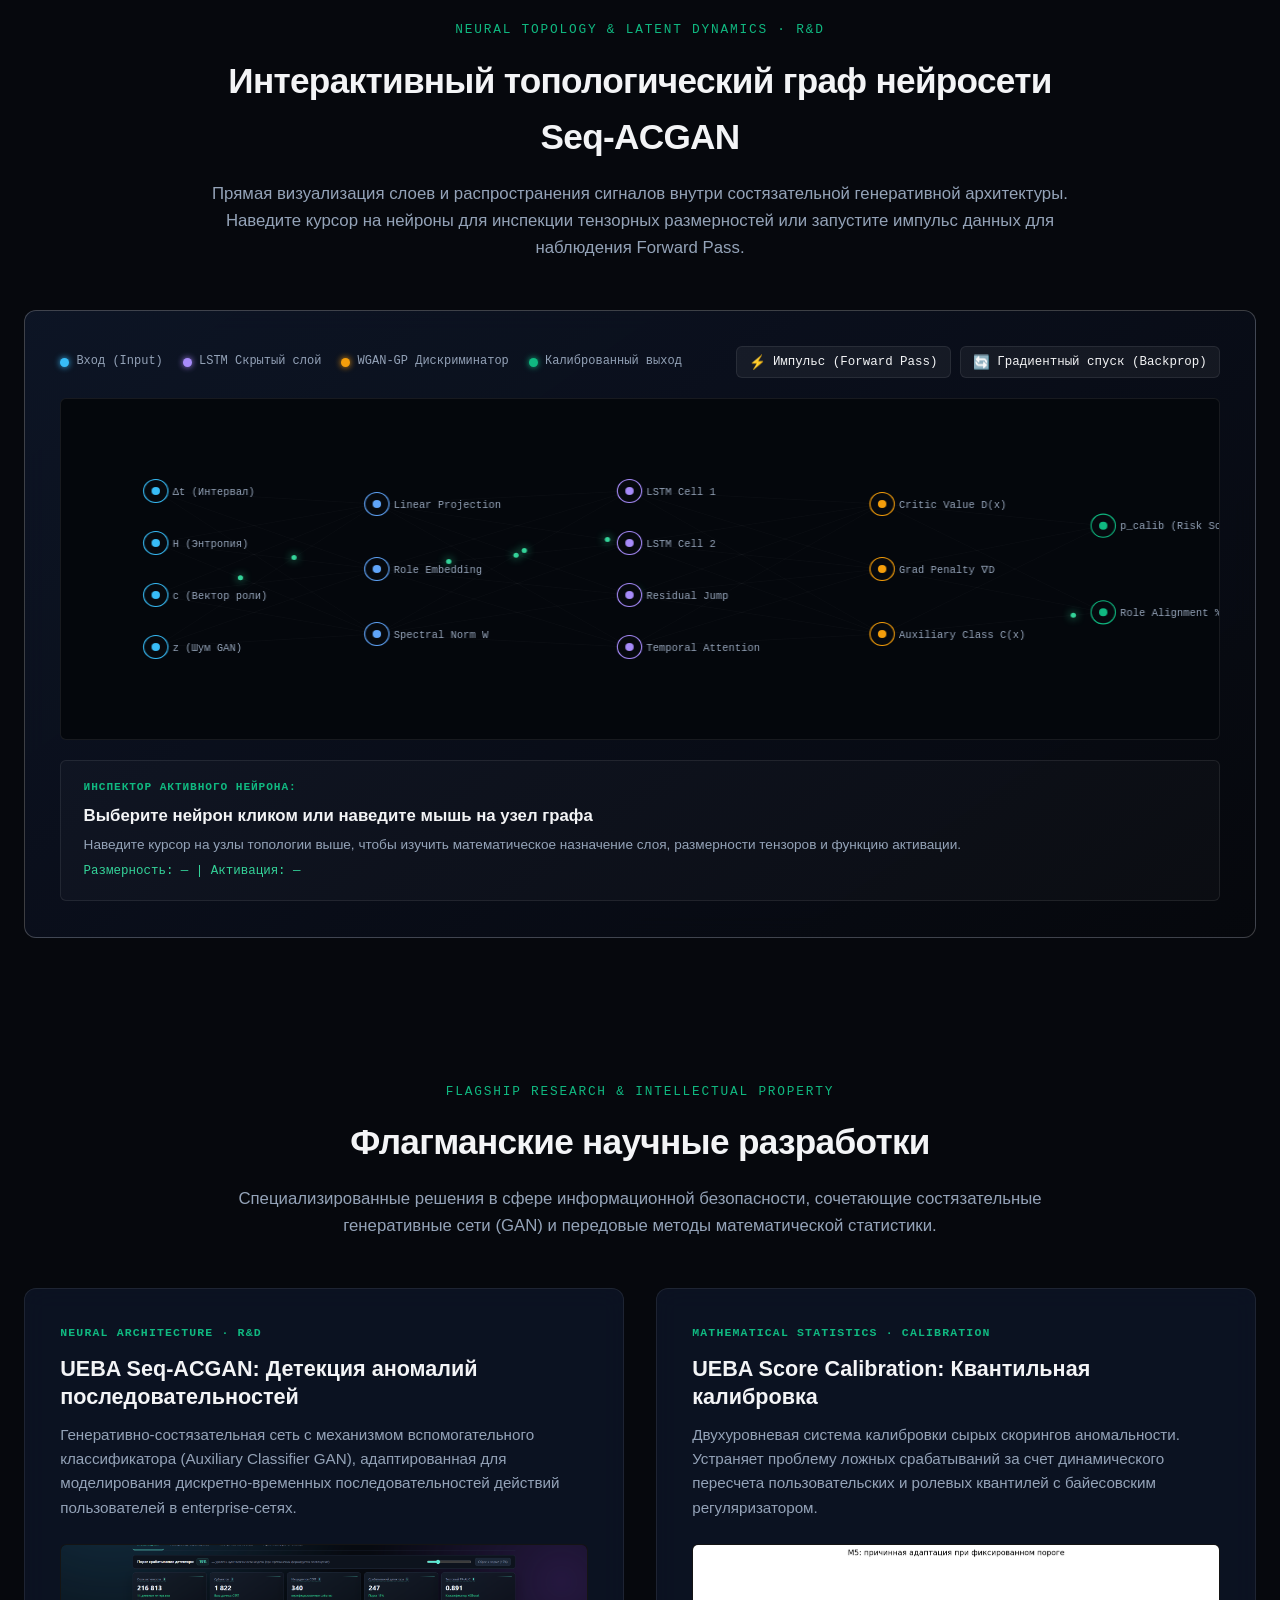
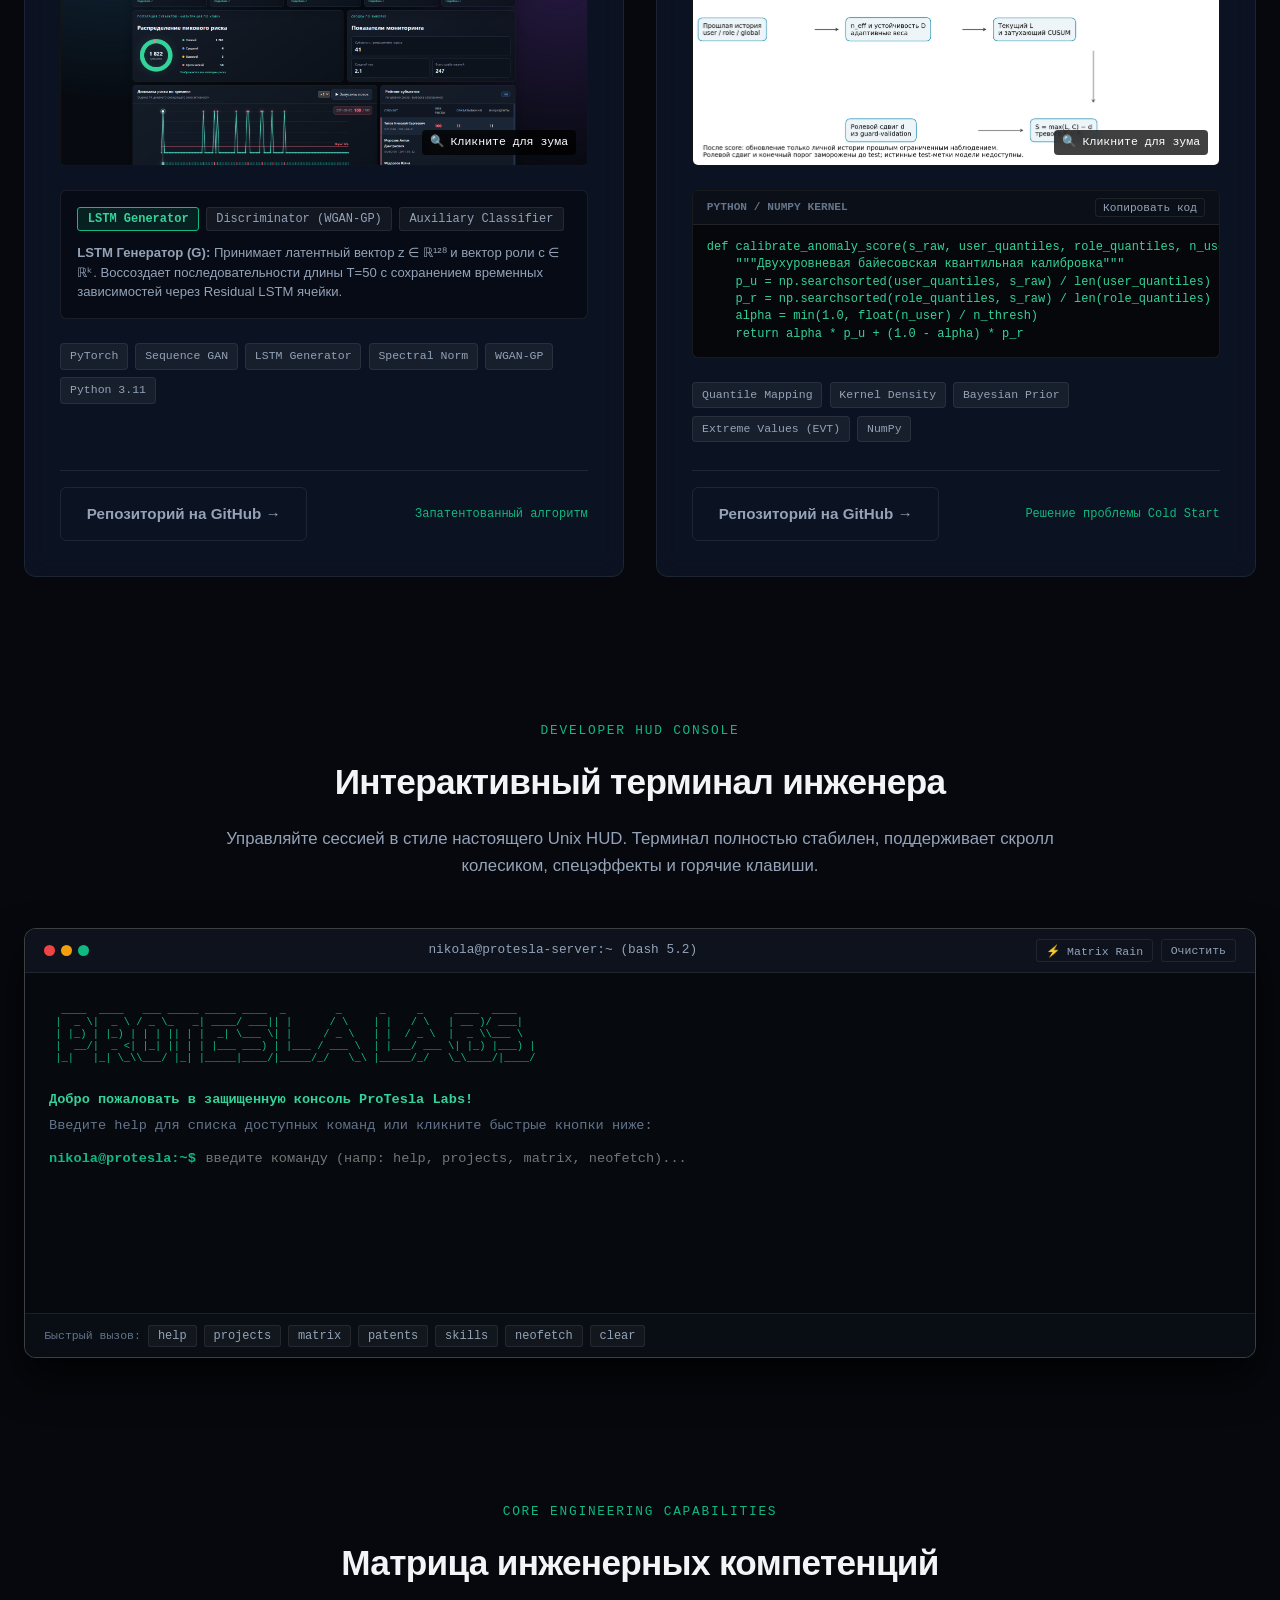
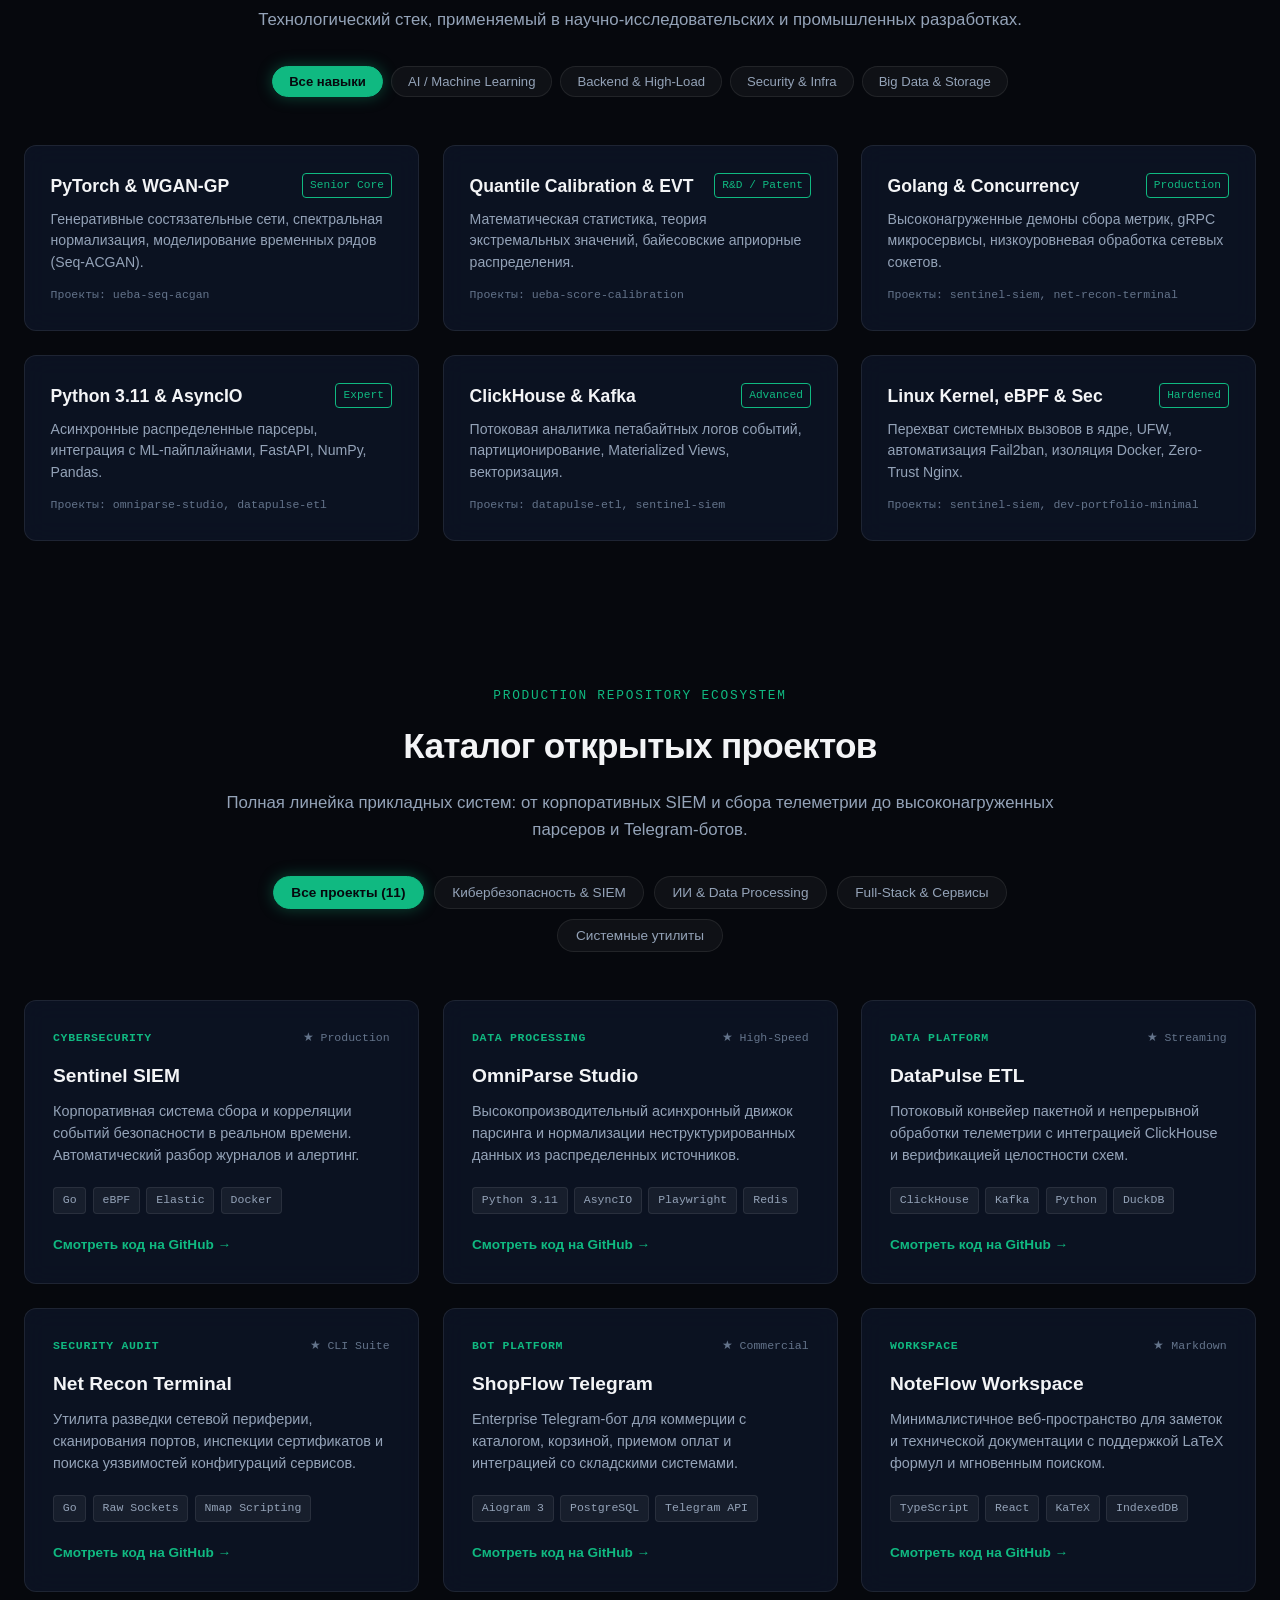
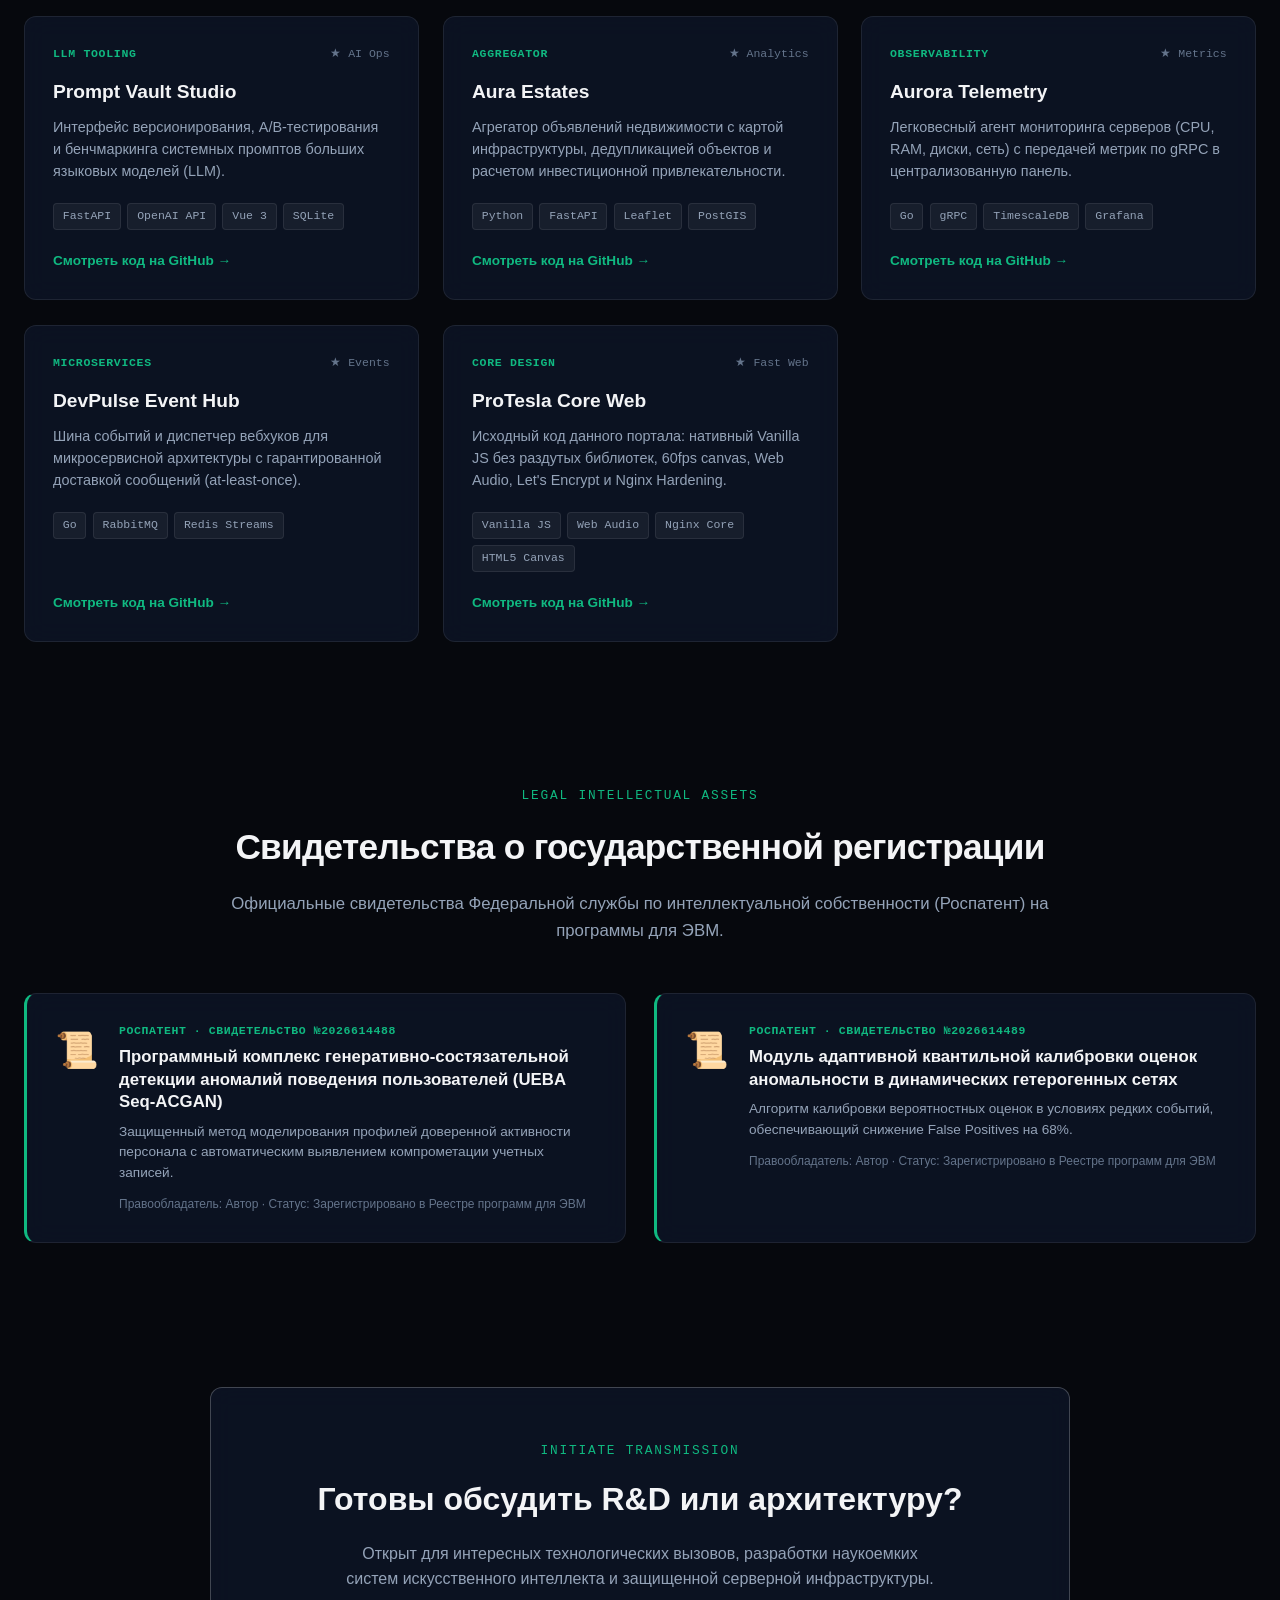
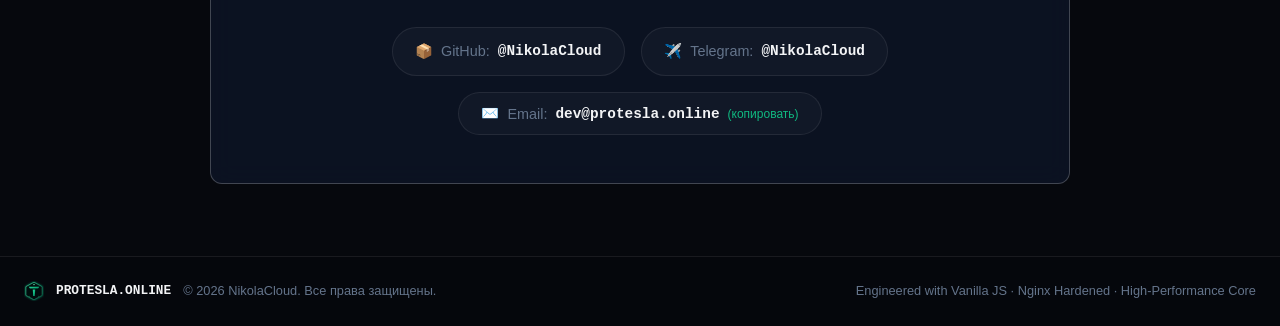
==== commit b8f16932: "feat: implement interactive Neural Topology Canvas (60fps) and SOC Battle Station (attack vs defense" ====
--- a/index.html
+++ b/index.html
@@ -20,15 +20,13 @@
           <img src="assets/logo.svg" alt="ProTesla Logo" class="brand-emblem-svg">
           <span class="logo-text">PROTESLA<span class="logo-dim">//LABS</span></span>
         </a>
-        <div class="live-pill" data-tooltip="Статус сервера: Узел активен и защищен Nginx + Fail2ban">
-          <span class="pulsing-dot"></span>
-          <span class="live-label">NODE ONLINE</span>
-        </div>
       </div>
 
       <nav class="hud-nav">
         <a href="#hero" class="nav-item scramble-link">Главная</a>
         <a href="#simulator" class="nav-item scramble-link">UEBA Симулятор</a>
+        <a href="#soc-battle" class="nav-item scramble-link">SOC Схватка</a>
+        <a href="#neural-graph" class="nav-item scramble-link">Граф Сети</a>
         <a href="#flagships" class="nav-item scramble-link">R&D Проекты</a>
         <a href="#terminal-section" class="nav-item scramble-link">Терминал</a>
         <a href="#skills-matrix" class="nav-item scramble-link">Компетенции</a>
@@ -274,7 +272,160 @@
       </div>
     </section>
 
-    <!-- ФЛАГМАНСКИЕ R&D РАЗРАБОТКИ + ИНТЕРАКТИВНЫЙ КОД -->
+    <!-- ИНТЕРАКТИВНАЯ СХВАТКА: АТАКА VS ДЕТЕКТОР UEBA (SOC BATTLE STATION) -->
+    <section id="soc-battle" class="section-container soc-battle-section">
+      <div class="section-header">
+        <div class="section-tag">REAL-TIME THREAT NEUTRALIZATION · SOC BATTLE</div>
+        <h2 class="section-title">Схватка: Атака vs Детектор UEBA</h2>
+        <p class="section-desc">
+          Выберите сценарий боевой атаки из арсенала злоумышленников и запустите симуляцию.
+          Наблюдайте, как нейросетевая модель Seq-ACGAN и квантильный калибратор выявляют аномалию
+          в потоке действий и блокируют сессию за доли секунды.
+        </p>
+      </div>
+
+      <div class="soc-battle-card solid-card">
+        <div class="soc-battle-grid">
+          <!-- Левая панель: выбор сценария атаки -->
+          <div class="soc-scenario-panel">
+            <div class="soc-panel-title">ВЫБЕРИТЕ ВЕКТОР ИНТРУЗИИ:</div>
+
+            <div class="attack-scenario-list">
+              <label class="attack-scenario-item active">
+                <input type="radio" name="attack-vector" value="pass-the-hash" checked>
+                <div class="scenario-info">
+                  <div class="scenario-name">Pass-the-Hash & Lateral Movement</div>
+                  <div class="scenario-desc">Кража NTLM-хэша администратора и попытка скрытного проброса сессии к контроллеру домена.</div>
+                  <div class="scenario-meta"><span>Метка роли:</span> Бухгалтерия → <span>Цель:</span> Active Directory RPC</div>
+                </div>
+              </label>
+
+              <label class="attack-scenario-item">
+                <input type="radio" name="attack-vector" value="sudo-exploit">
+                <div class="scenario-info">
+                  <div class="scenario-name">Privilege Escalation (Sudo CVE)</div>
+                  <div class="scenario-desc">Переполнение буфера в sudo (CVE-2021-3156) для мгновенного захвата прав суперпользователя root.</div>
+                  <div class="scenario-meta"><span>Метка роли:</span> Стажер → <span>Вызовы:</span> /bin/sudo, ptrace</div>
+                </div>
+              </label>
+
+              <label class="attack-scenario-item">
+                <input type="radio" name="attack-vector" value="ssh-brute">
+                <div class="scenario-info">
+                  <div class="scenario-name">SSH Distributed Brute-Force</div>
+                  <div class="scenario-desc">Многопоточный перебор учетных записей по словарю с 25 распределенных прокси-узлов.</div>
+                  <div class="scenario-meta"><span>Метка роли:</span> Аноним → <span>Интенсивность:</span> 140 попыток/сек</div>
+                </div>
+              </label>
+
+              <label class="attack-scenario-item">
+                <input type="radio" name="attack-vector" value="dns-exfil">
+                <div class="scenario-info">
+                  <div class="scenario-name">Stealth DNS Tunneling Exfiltration</div>
+                  <div class="scenario-desc">Скрытная фрагментация и выгрузка базы данных в Base64 через поддомены DNS-запросов.</div>
+                  <div class="scenario-meta"><span>Метка роли:</span> Разработчик → <span>Энтропия:</span> +4.9σ от нормы</div>
+                </div>
+              </label>
+            </div>
+
+            <div class="soc-action-row">
+              <button id="btn-run-attack" class="btn btn-primary sound-click" data-tooltip="Запустить выбранный сценарий боевой атаки">
+                <span class="btn-icon">⚔️</span>
+                <span>Запустить атаку</span>
+              </button>
+              <button id="btn-reset-attack" class="btn btn-outline sound-click" data-tooltip="Сбросить состояние SOC станции">
+                <span>Сброс</span>
+              </button>
+            </div>
+          </div>
+
+          <!-- Правая панель: живой лог SOC и индикаторы нейтрализации -->
+          <div class="soc-terminal-panel">
+            <div class="soc-terminal-top">
+              <div class="soc-term-header-left">
+                <span class="soc-radar-dot"></span>
+                <span class="soc-term-label">SOC RADAR & UEBA TELEMETRY STREAM</span>
+              </div>
+              <div class="soc-defense-badge" id="soc-defense-status">СТАТУС: МОНИТОРИНГ ОНЛАЙН</div>
+            </div>
+
+            <!-- Консоль логов атаки -->
+            <div class="soc-log-console" id="soc-log-stream">
+              <div class="soc-log-line dim-log">[SYSTEM] Ядро UEBA активно. Ролевые бейзлайны: 100% сошлись.</div>
+              <div class="soc-log-line dim-log">[READY] Выберите сценарий интрузии слева и нажмите "Запустить атаку"...</div>
+            </div>
+
+            <!-- Метрики нейтрализации -->
+            <div class="soc-metrics-strip">
+              <div class="soc-m-box">
+                <span class="soc-m-k">Скорость реакции:</span>
+                <span class="soc-m-v" id="soc-reaction-time">—</span>
+              </div>
+              <div class="soc-m-box">
+                <span class="soc-m-k">Дрейф вектора:</span>
+                <span class="soc-m-v" id="soc-drift-score">—</span>
+              </div>
+              <div class="soc-m-box">
+                <span class="soc-m-k">Калиброванный квантиль:</span>
+                <span class="soc-m-v" id="soc-calibrated-q">—</span>
+              </div>
+              <div class="soc-m-box">
+                <span class="soc-m-k">Действие защиты:</span>
+                <span class="soc-m-v highlight-green" id="soc-action-verdict">PASSIVE_LISTEN</span>
+              </div>
+            </div>
+          </div>
+        </div>
+      </div>
+    </section>
+
+    <!-- ИНТЕРАКТИВНЫЙ ТОПОЛОГИЧЕСКИЙ ГРАФ СЕТИ SEQ-ACGAN -->
+    <section id="neural-graph" class="section-container neural-graph-section">
+      <div class="section-header">
+        <div class="section-tag">NEURAL TOPOLOGY & LATENT DYNAMICS · R&D</div>
+        <h2 class="section-title">Интерактивный топологический граф нейросети Seq-ACGAN</h2>
+        <p class="section-desc">
+          Прямая визуализация слоев и распространения сигналов внутри состязательной генеративной архитектуры.
+          Наведите курсор на нейроны для инспекции тензорных размерностей или запустите импульс данных для наблюдения Forward Pass.
+        </p>
+      </div>
+
+      <div class="neural-graph-card solid-card">
+        <!-- Верхняя строка управления графом -->
+        <div class="neural-graph-header">
+          <div class="neural-layers-legend">
+            <span class="legend-item"><span class="legend-color color-input"></span>Вход (Input)</span>
+            <span class="legend-item"><span class="legend-color color-lstm"></span>LSTM Скрытый слой</span>
+            <span class="legend-item"><span class="legend-color color-wgan"></span>WGAN-GP Дискриминатор</span>
+            <span class="legend-item"><span class="legend-color color-output"></span>Калиброванный выход</span>
+          </div>
+
+          <div class="neural-actions">
+            <button id="btn-pulse-forward" class="hud-btn sound-click" data-tooltip="Запустить генерацию и прогон импульса данных через все слои">
+              <span class="pulse-icon">⚡</span>
+              <span>Импульс (Forward Pass)</span>
+            </button>
+            <button id="btn-pulse-backprop" class="hud-btn sound-click" data-tooltip="Симуляция обратного распространения ошибки WGAN-GP">
+              <span class="pulse-icon">🔄</span>
+              <span>Градиентный спуск (Backprop)</span>
+            </button>
+          </div>
+        </div>
+
+        <!-- Интерактивный Canvas -->
+        <div class="neural-canvas-wrap">
+          <canvas id="neural-topology-canvas" width="1100" height="340"></canvas>
+        </div>
+
+        <!-- Инспектор выбранного нейрона -->
+        <div class="neuron-inspector" id="neuron-inspector">
+          <div class="inspector-badge">ИНСПЕКТОР АКТИВНОГО НЕЙРОНА:</div>
+          <div class="inspector-title" id="inspector-name">Выберите нейрон кликом или наведите мышь на узел графа</div>
+          <div class="inspector-desc" id="inspector-desc">Наведите курсор на узлы топологии выше, чтобы изучить математическое назначение слоя, размерности тензоров и функцию активации.</div>
+          <div class="inspector-math" id="inspector-math">Размерность: — | Активация: —</div>
+        </div>
+      </div>
+    </section>
     <section id="flagships" class="section-container">
       <div class="section-header">
         <div class="section-tag">FLAGSHIP RESEARCH & INTELLECTUAL PROPERTY</div>
--- a/style.css
+++ b/style.css
@@ -1727,3 +1727,351 @@
 
 .cmd-item-title { font-weight: 600; font-size: 0.9rem; }
 .cmd-item-type { font-family: var(--font-mono); font-size: 0.72rem; color: var(--accent); }
+
+/* =====================================================================
+   SOC BATTLE STATION STYLES
+   ===================================================================== */
+.soc-battle-card {
+  padding: 2.2rem;
+  background: linear-gradient(145deg, rgba(15, 23, 42, 0.88) 0%, rgba(6, 8, 13, 0.98) 100%);
+  border: 1px solid var(--border-focus);
+}
+
+.soc-battle-grid {
+  display: grid;
+  grid-template-columns: 1.15fr 0.85fr;
+  gap: 2rem;
+  align-items: stretch;
+}
+
+@media (max-width: 960px) {
+  .soc-battle-grid {
+    grid-template-columns: 1fr;
+  }
+}
+
+.soc-panel-title {
+  font-family: var(--font-mono);
+  font-size: 0.8rem;
+  font-weight: 700;
+  color: var(--accent);
+  letter-spacing: 0.08em;
+  margin-bottom: 1rem;
+}
+
+.attack-scenario-list {
+  display: flex;
+  flex-direction: column;
+  gap: 0.75rem;
+}
+
+.attack-scenario-item {
+  display: flex;
+  align-items: flex-start;
+  gap: 0.85rem;
+  padding: 1rem 1.15rem;
+  background: rgba(255, 255, 255, 0.03);
+  border: 1px solid var(--border-subtle);
+  border-radius: var(--radius-sm);
+  cursor: pointer;
+  transition: var(--transition-fast);
+}
+
+.attack-scenario-item:hover {
+  border-color: var(--border-focus);
+  background: rgba(255, 255, 255, 0.06);
+}
+
+.attack-scenario-item.active {
+  border-color: var(--accent);
+  background: var(--accent-soft);
+  box-shadow: 0 0 16px var(--accent-glow);
+}
+
+.attack-scenario-item input[type="radio"] {
+  margin-top: 0.25rem;
+  accent-color: var(--accent);
+  cursor: pointer;
+}
+
+.scenario-info {
+  flex-grow: 1;
+}
+
+.scenario-name {
+  font-weight: 800;
+  font-size: 0.95rem;
+  color: var(--text-main);
+  margin-bottom: 0.25rem;
+}
+
+.scenario-desc {
+  font-size: 0.82rem;
+  color: var(--text-muted);
+  line-height: 1.45;
+  margin-bottom: 0.45rem;
+}
+
+.scenario-meta {
+  font-family: var(--font-mono);
+  font-size: 0.72rem;
+  color: var(--text-dim);
+}
+
+.scenario-meta span {
+  color: var(--accent-light);
+}
+
+.soc-action-row {
+  display: flex;
+  gap: 0.85rem;
+  margin-top: 1.5rem;
+}
+
+/* SOC Terminal Panel */
+.soc-terminal-panel {
+  background: #04060a;
+  border: 1px solid var(--border-subtle);
+  border-radius: var(--radius-sm);
+  display: flex;
+  flex-direction: column;
+  padding: 1.25rem;
+}
+
+.soc-terminal-top {
+  display: flex;
+  justify-content: space-between;
+  align-items: center;
+  margin-bottom: 0.85rem;
+  padding-bottom: 0.65rem;
+  border-bottom: 1px solid var(--border-subtle);
+}
+
+.soc-term-header-left {
+  display: flex;
+  align-items: center;
+  gap: 0.5rem;
+}
+
+.soc-radar-dot {
+  width: 8px;
+  height: 8px;
+  border-radius: 50%;
+  background: var(--accent);
+  box-shadow: 0 0 8px var(--accent);
+  animation: pulse-glow 1.5s infinite ease-in-out;
+}
+
+.soc-radar-dot.alert {
+  background: #ef4444;
+  box-shadow: 0 0 12px #ef4444;
+}
+
+.soc-term-label {
+  font-family: var(--font-mono);
+  font-size: 0.72rem;
+  font-weight: 700;
+  color: var(--text-muted);
+}
+
+.soc-defense-badge {
+  font-family: var(--font-mono);
+  font-size: 0.72rem;
+  font-weight: 700;
+  padding: 0.2rem 0.55rem;
+  border-radius: 4px;
+  background: rgba(16, 185, 129, 0.15);
+  border: 1px solid var(--accent);
+  color: var(--accent-light);
+  letter-spacing: 0.05em;
+  transition: all 0.3s ease;
+}
+
+.soc-defense-badge.threat {
+  background: rgba(239, 68, 68, 0.2);
+  border-color: #ef4444;
+  color: #fca5a5;
+  box-shadow: 0 0 12px rgba(239, 68, 68, 0.5);
+}
+
+.soc-defense-badge.analyzing {
+  background: rgba(245, 158, 11, 0.2);
+  border-color: #f59e0b;
+  color: #fde68a;
+}
+
+.soc-log-console {
+  background: rgba(0, 0, 0, 0.65);
+  border: 1px solid var(--border-subtle);
+  border-radius: 4px;
+  padding: 0.95rem;
+  font-family: var(--font-mono);
+  font-size: 0.78rem;
+  line-height: 1.5;
+  min-height: 230px;
+  max-height: 230px;
+  overflow-y: auto;
+  flex-grow: 1;
+}
+
+.soc-log-console::-webkit-scrollbar {
+  width: 6px;
+}
+.soc-log-console::-webkit-scrollbar-thumb {
+  background: rgba(255, 255, 255, 0.15);
+  border-radius: 3px;
+}
+
+.soc-log-line {
+  margin-bottom: 0.35rem;
+  word-break: break-word;
+}
+
+.dim-log { color: var(--text-dim); }
+.crit-log { color: #f87171; font-weight: 700; }
+.seq-log { color: var(--accent-light); }
+.calib-log { color: #fde68a; }
+.defense-log { color: #6ee7b7; font-weight: 700; }
+
+.soc-metrics-strip {
+  display: grid;
+  grid-template-columns: repeat(2, 1fr);
+  gap: 0.65rem;
+  margin-top: 1rem;
+  border-top: 1px solid var(--border-subtle);
+  padding-top: 0.85rem;
+}
+
+.soc-m-box {
+  background: rgba(255, 255, 255, 0.02);
+  border: 1px solid var(--border-subtle);
+  border-radius: 4px;
+  padding: 0.45rem 0.65rem;
+  font-family: var(--font-mono);
+  font-size: 0.72rem;
+  display: flex;
+  flex-direction: column;
+}
+
+.soc-m-k {
+  color: var(--text-dim);
+  font-size: 0.68rem;
+}
+
+.soc-m-v {
+  color: var(--text-main);
+  font-weight: 700;
+  font-size: 0.82rem;
+  margin-top: 0.15rem;
+}
+
+/* =====================================================================
+   NEURAL TOPOLOGY CANVAS STYLES
+   ===================================================================== */
+.neural-graph-card {
+  padding: 2.2rem;
+  background: linear-gradient(145deg, rgba(15, 23, 42, 0.85) 0%, rgba(6, 8, 13, 0.95) 100%);
+  border: 1px solid var(--border-focus);
+}
+
+.neural-graph-header {
+  display: flex;
+  justify-content: space-between;
+  align-items: center;
+  flex-wrap: wrap;
+  gap: 1rem;
+  margin-bottom: 1.25rem;
+}
+
+.neural-layers-legend {
+  display: flex;
+  gap: 1.25rem;
+  flex-wrap: wrap;
+}
+
+.legend-item {
+  font-family: var(--font-mono);
+  font-size: 0.75rem;
+  display: flex;
+  align-items: center;
+  gap: 0.45rem;
+  color: var(--text-muted);
+}
+
+.legend-color {
+  width: 9px;
+  height: 9px;
+  border-radius: 50%;
+  display: inline-block;
+}
+
+.color-input { background: #38bdf8; box-shadow: 0 0 6px #38bdf8; }
+.color-lstm { background: #a78bfa; box-shadow: 0 0 6px #a78bfa; }
+.color-wgan { background: #f59e0b; box-shadow: 0 0 6px #f59e0b; }
+.color-output { background: #10b981; box-shadow: 0 0 6px #10b981; }
+
+.neural-actions {
+  display: flex;
+  gap: 0.6rem;
+}
+
+.pulse-icon {
+  font-size: 0.85rem;
+}
+
+.neural-canvas-wrap {
+  width: 100%;
+  background: #04070c;
+  border: 1px solid var(--border-subtle);
+  border-radius: var(--radius-sm);
+  position: relative;
+  display: flex;
+  justify-content: center;
+  align-items: center;
+  overflow: hidden;
+}
+
+#neural-topology-canvas {
+  display: block;
+  width: 100%;
+  max-width: 100%;
+  height: 340px;
+  cursor: crosshair;
+}
+
+.neuron-inspector {
+  background: rgba(255, 255, 255, 0.025);
+  border: 1px solid var(--border-subtle);
+  border-radius: var(--radius-sm);
+  padding: 1.15rem 1.4rem;
+  margin-top: 1.25rem;
+  transition: var(--transition-fast);
+}
+
+.inspector-badge {
+  font-family: var(--font-mono);
+  font-size: 0.7rem;
+  font-weight: 700;
+  color: var(--accent);
+  letter-spacing: 0.08em;
+}
+
+.inspector-title {
+  font-size: 1.05rem;
+  font-weight: 800;
+  margin: 0.35rem 0;
+  color: var(--text-main);
+}
+
+.inspector-desc {
+  font-size: 0.85rem;
+  color: var(--text-muted);
+  line-height: 1.5;
+}
+
+.inspector-math {
+  font-family: var(--font-mono);
+  font-size: 0.78rem;
+  color: var(--accent-light);
+  margin-top: 0.4rem;
+}
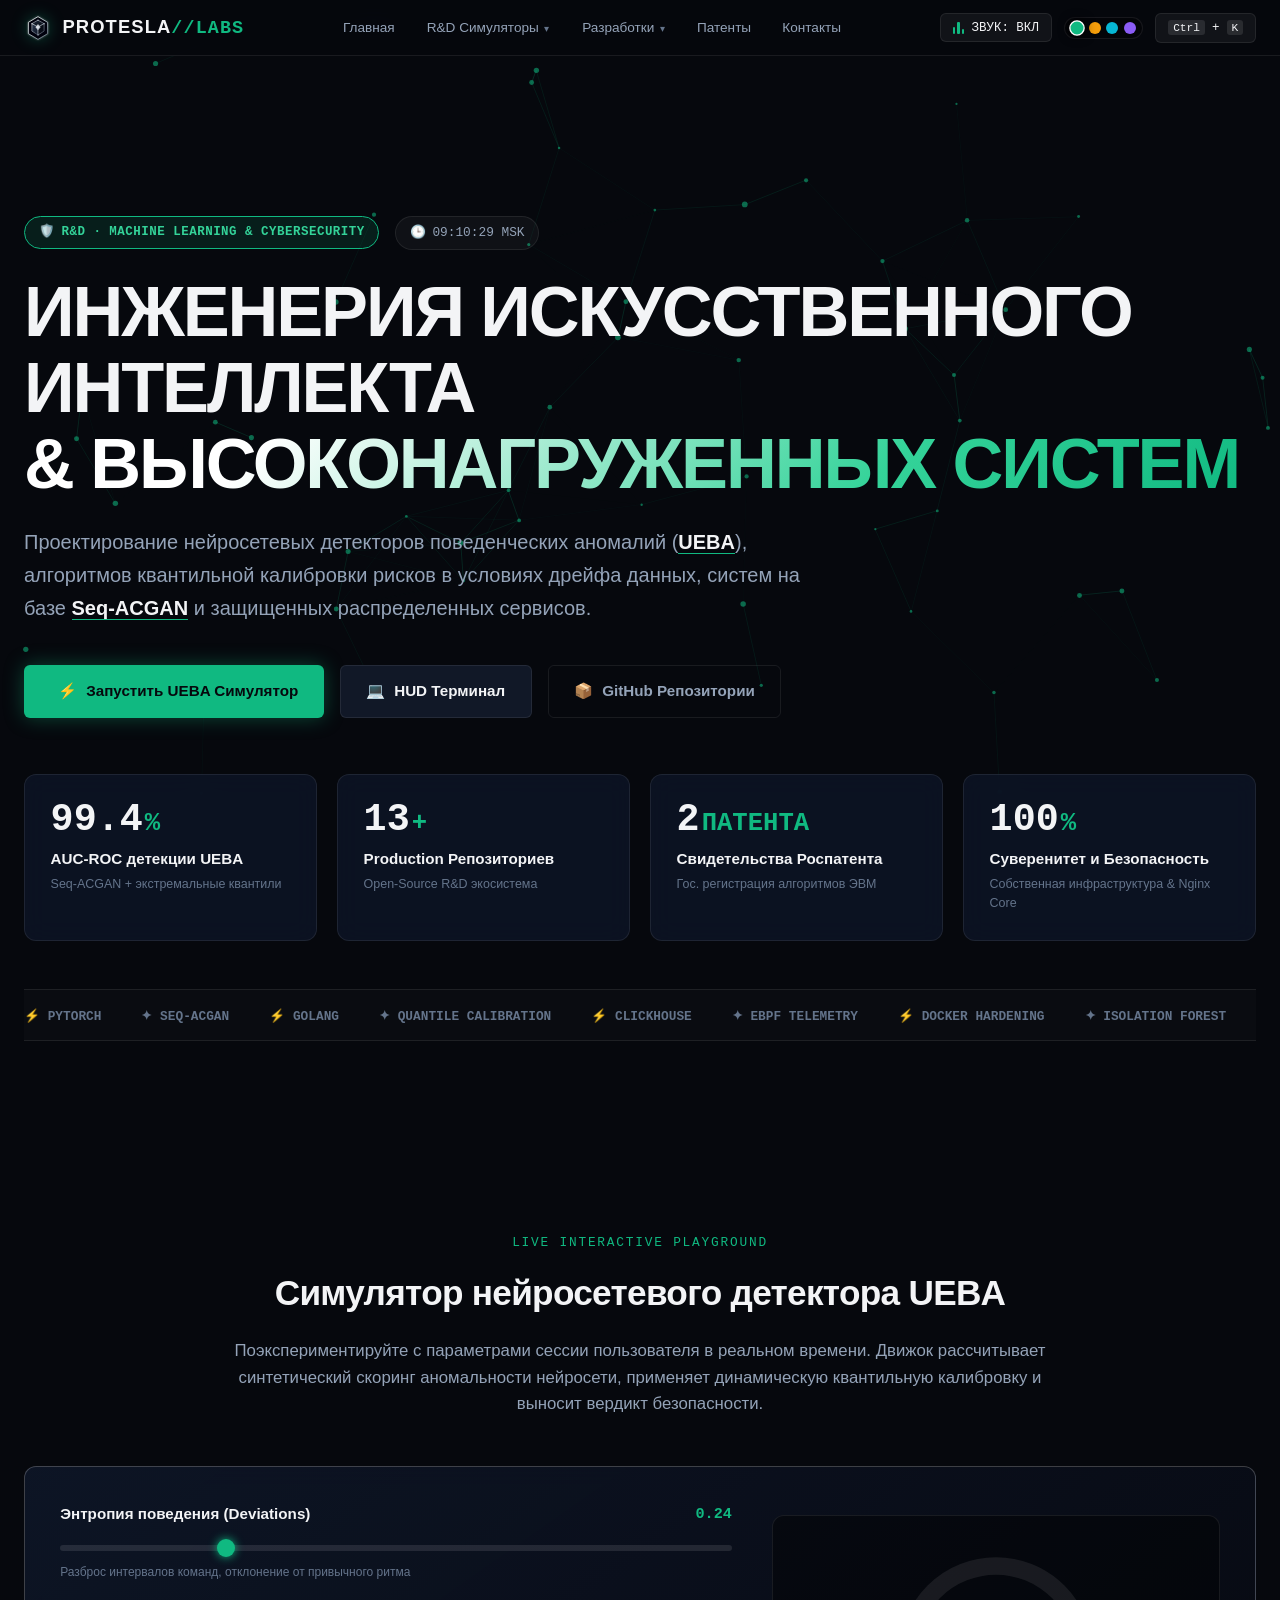
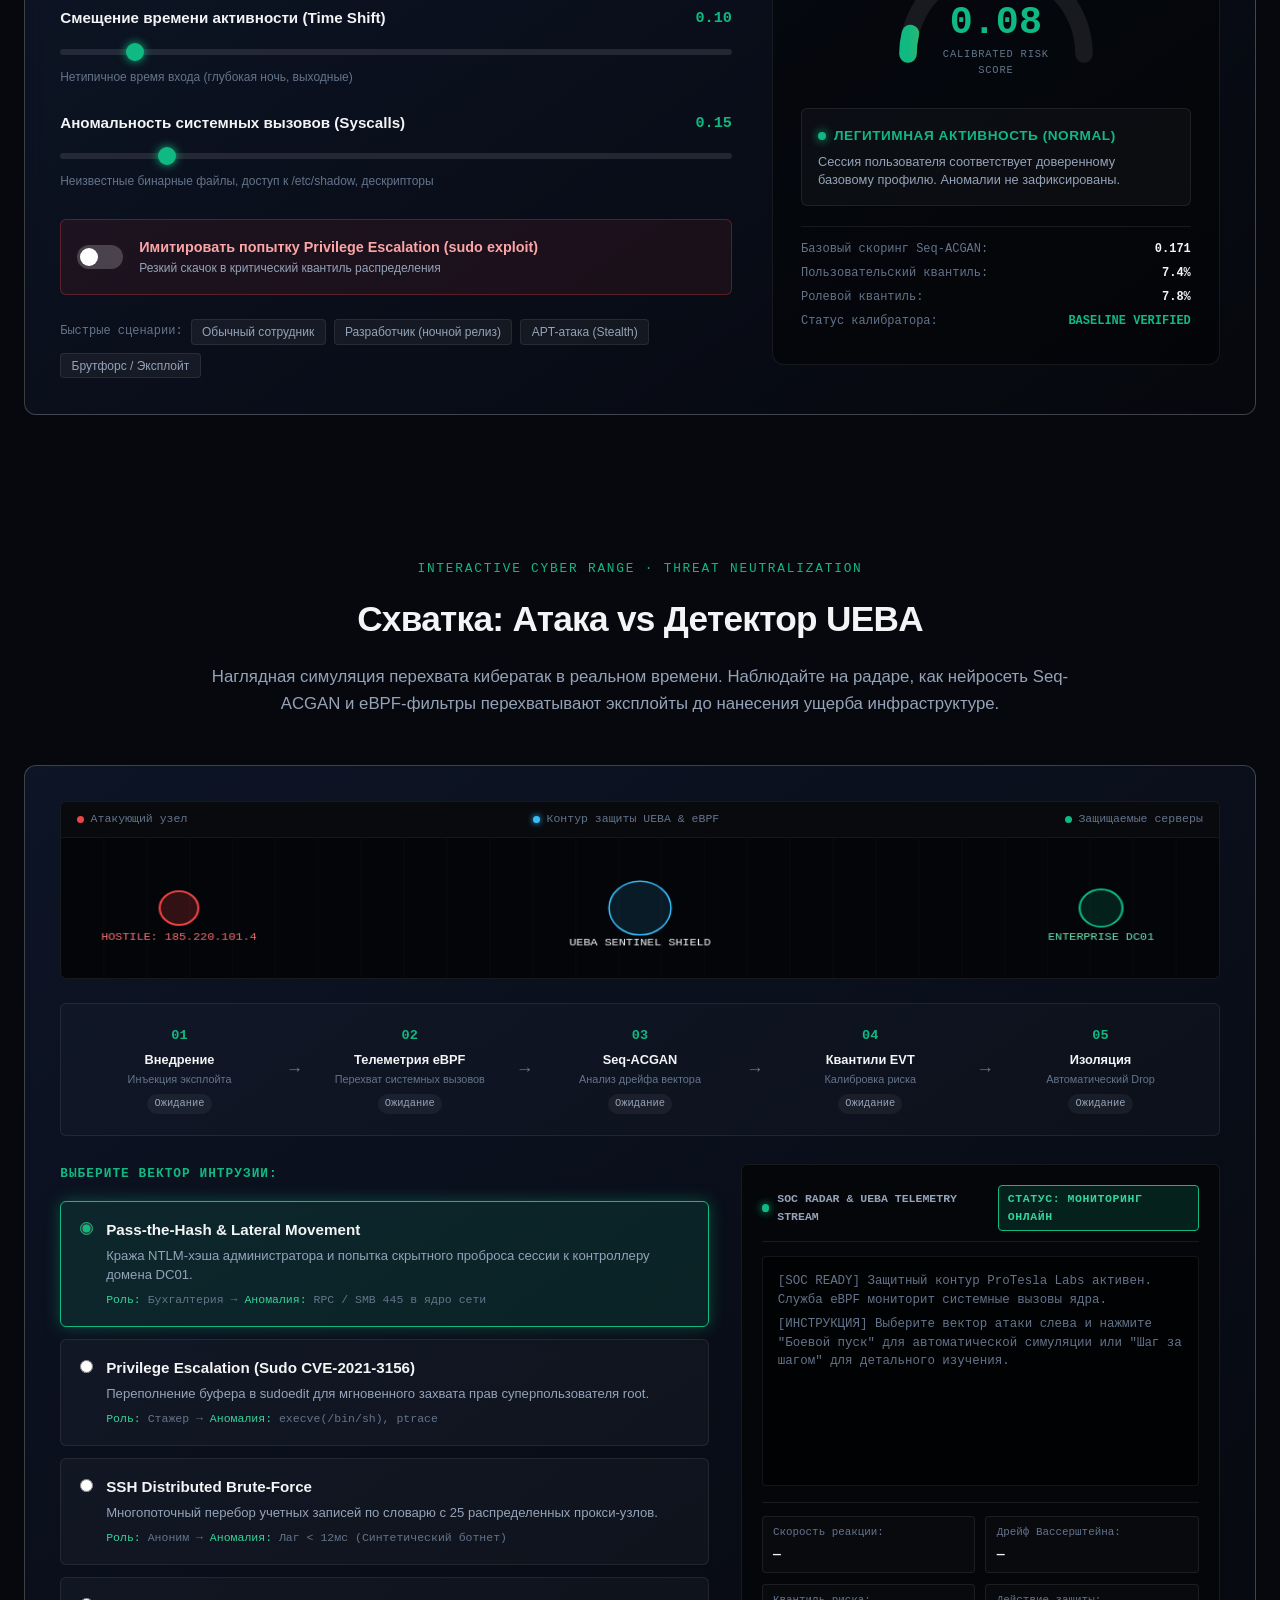
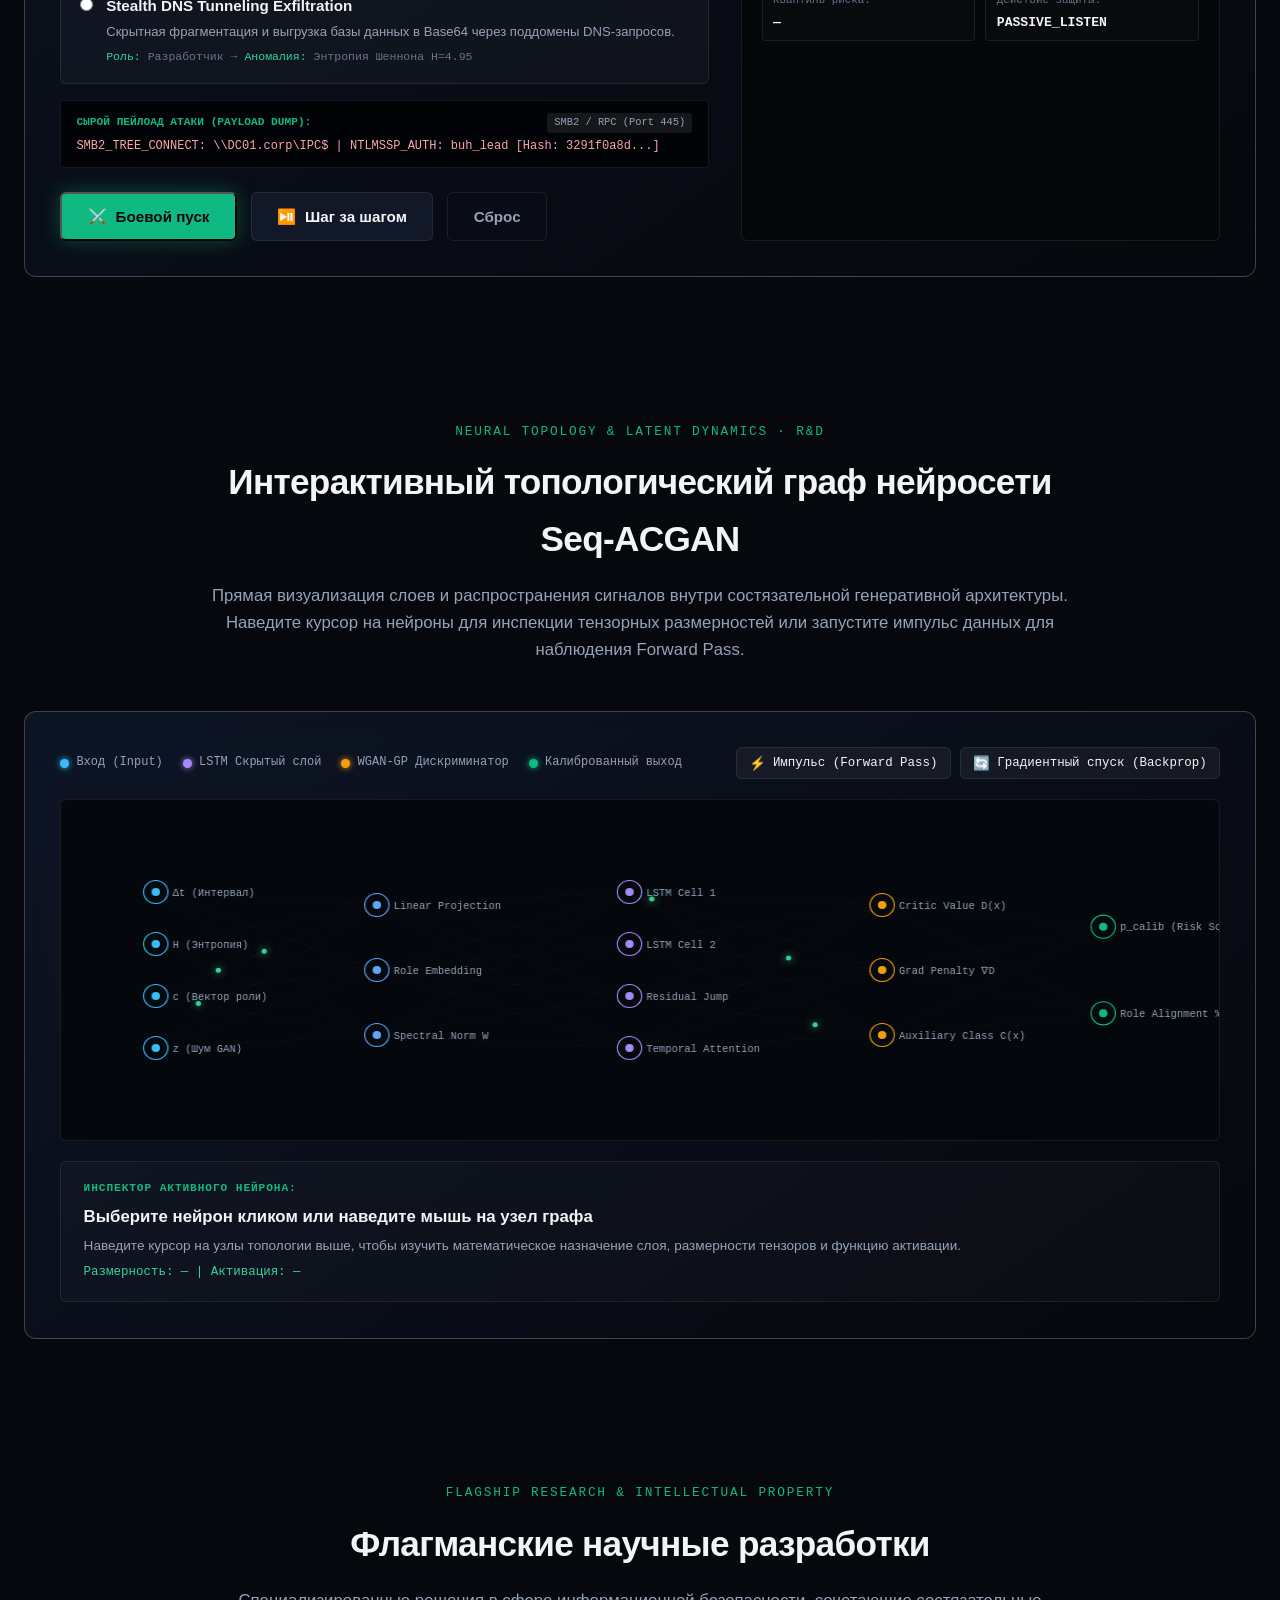
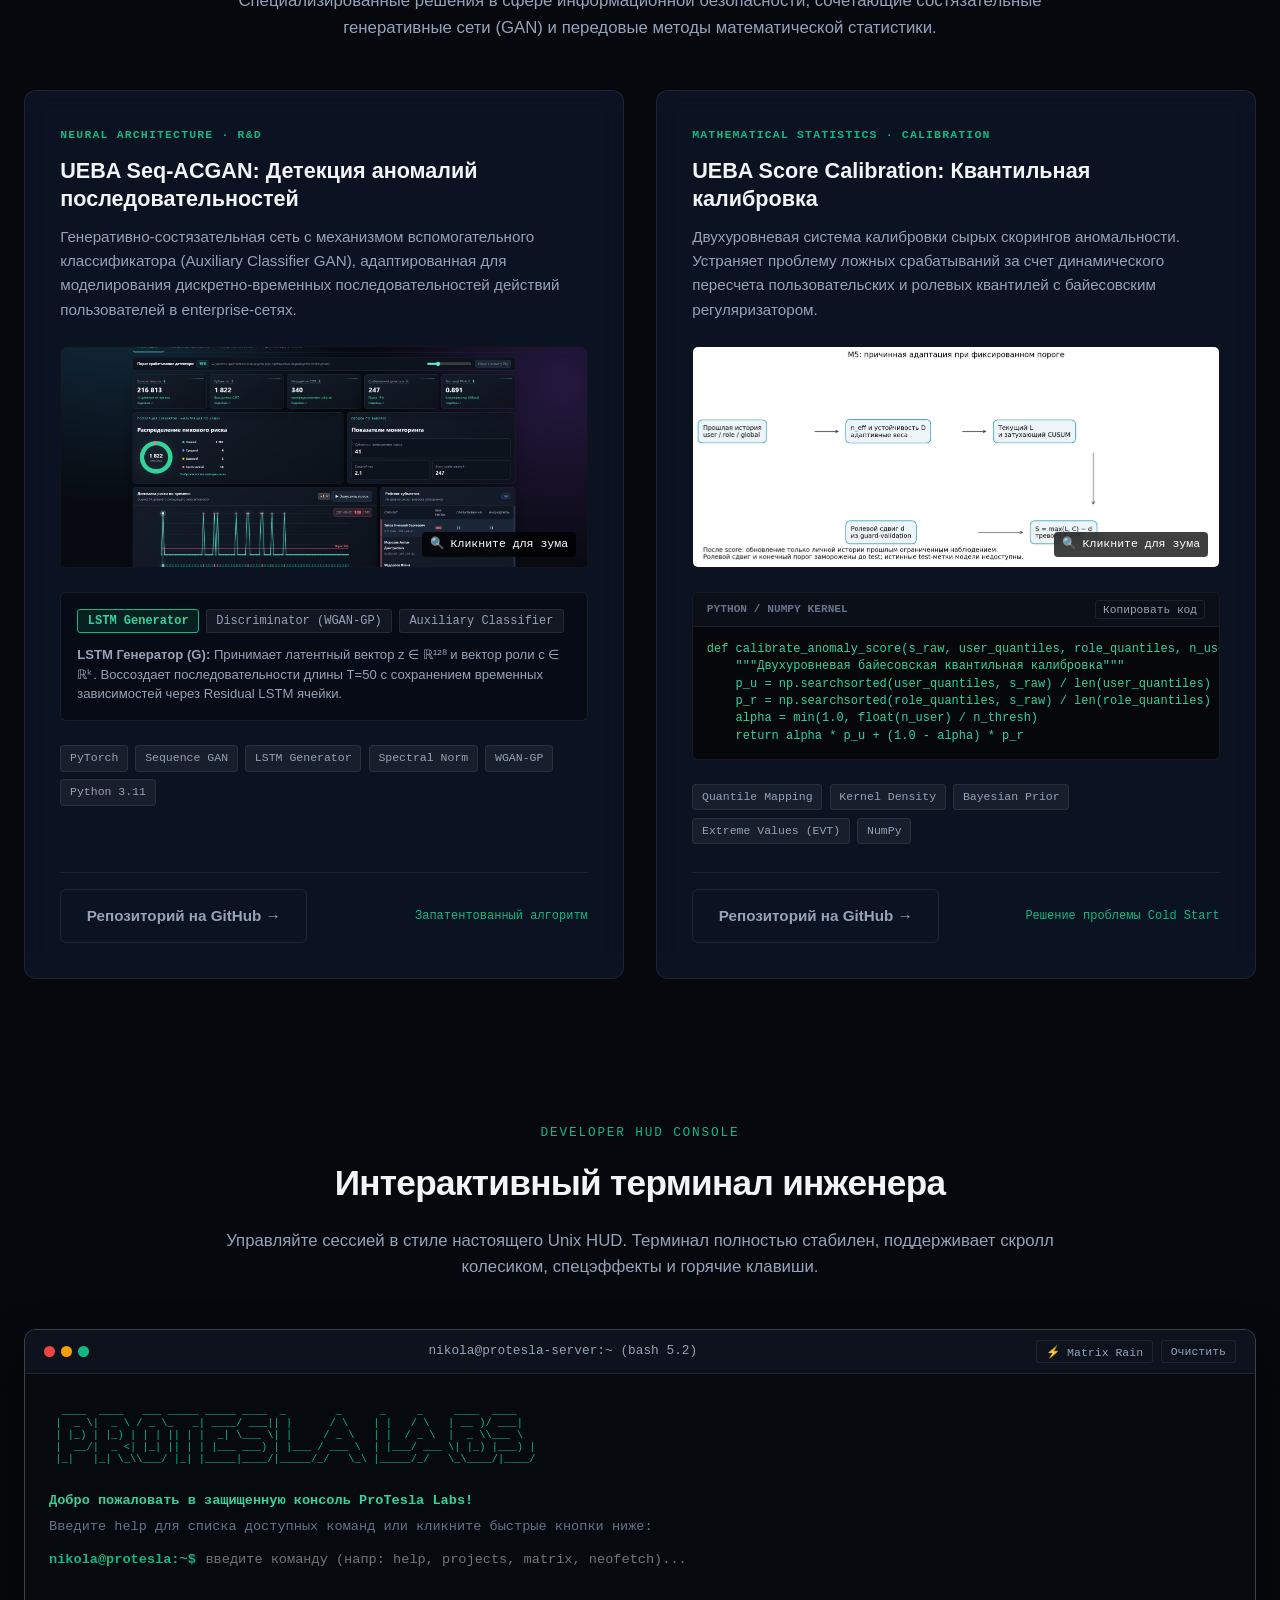
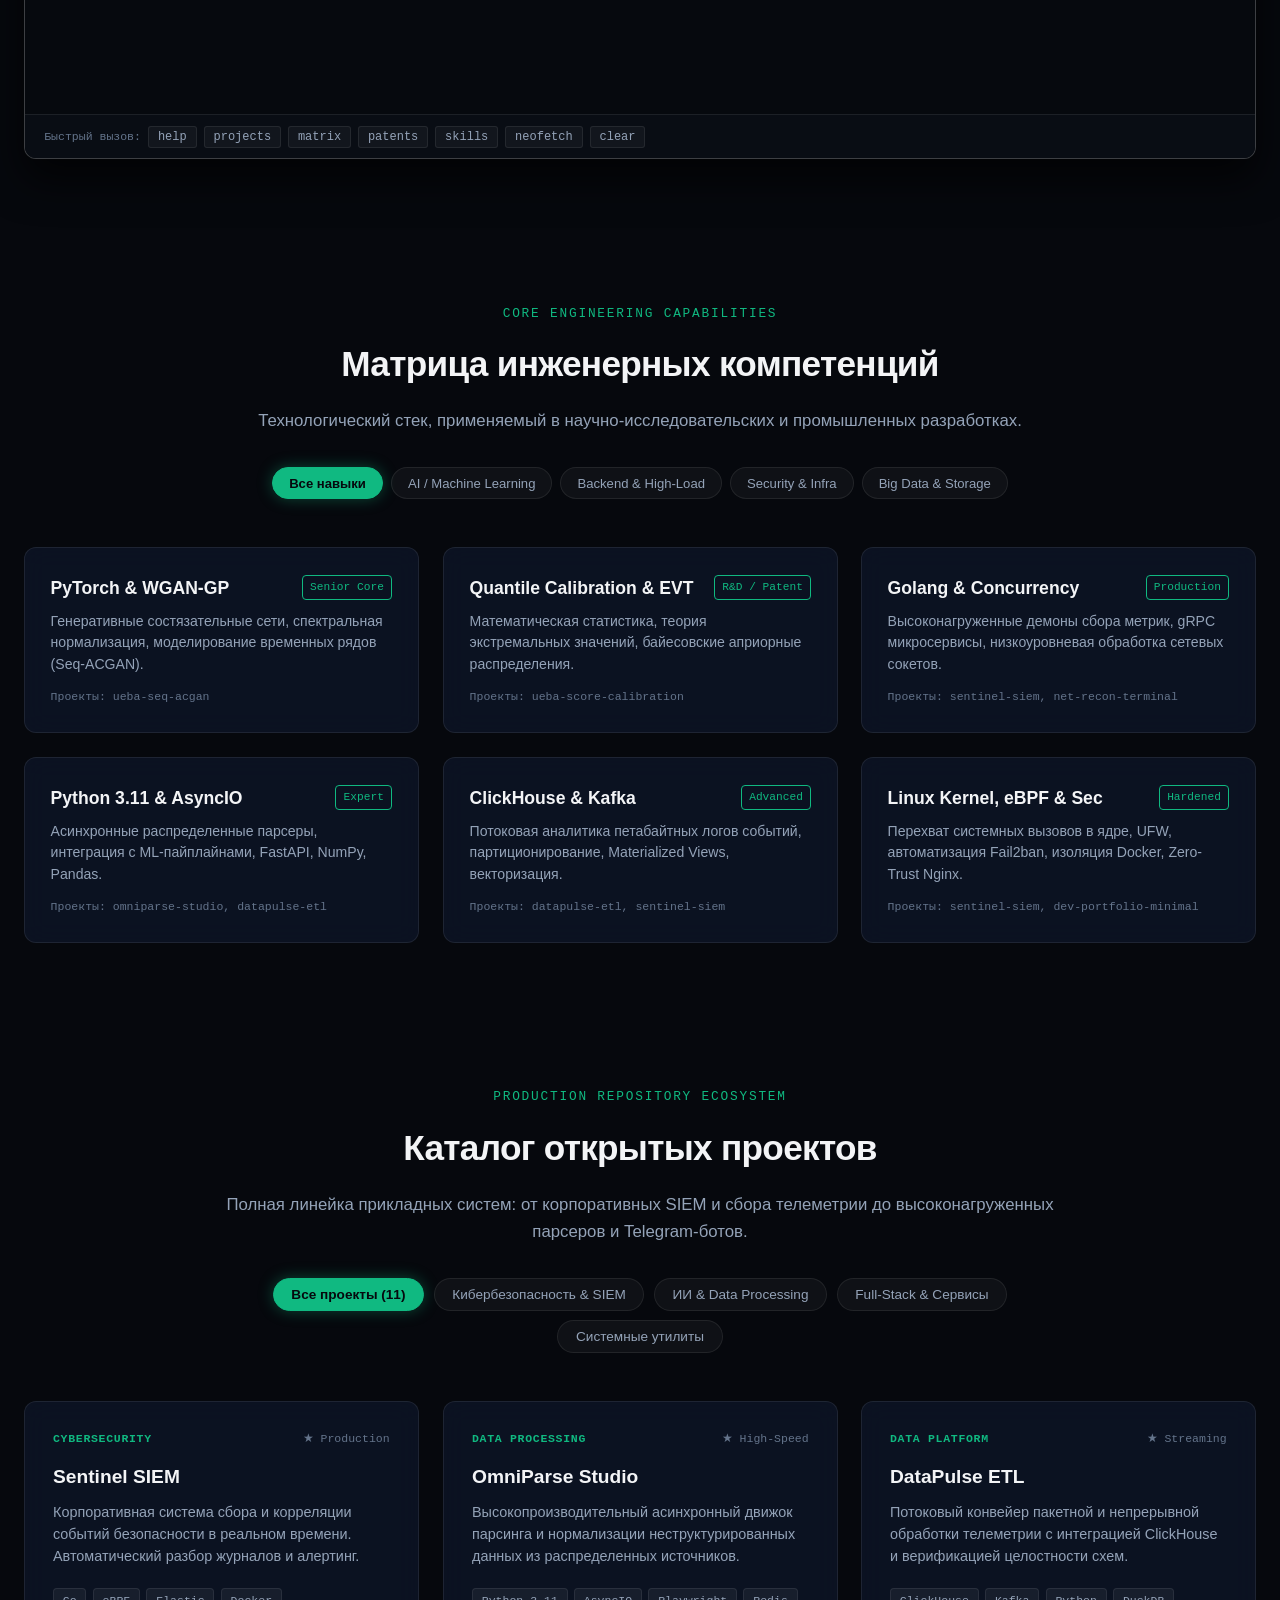
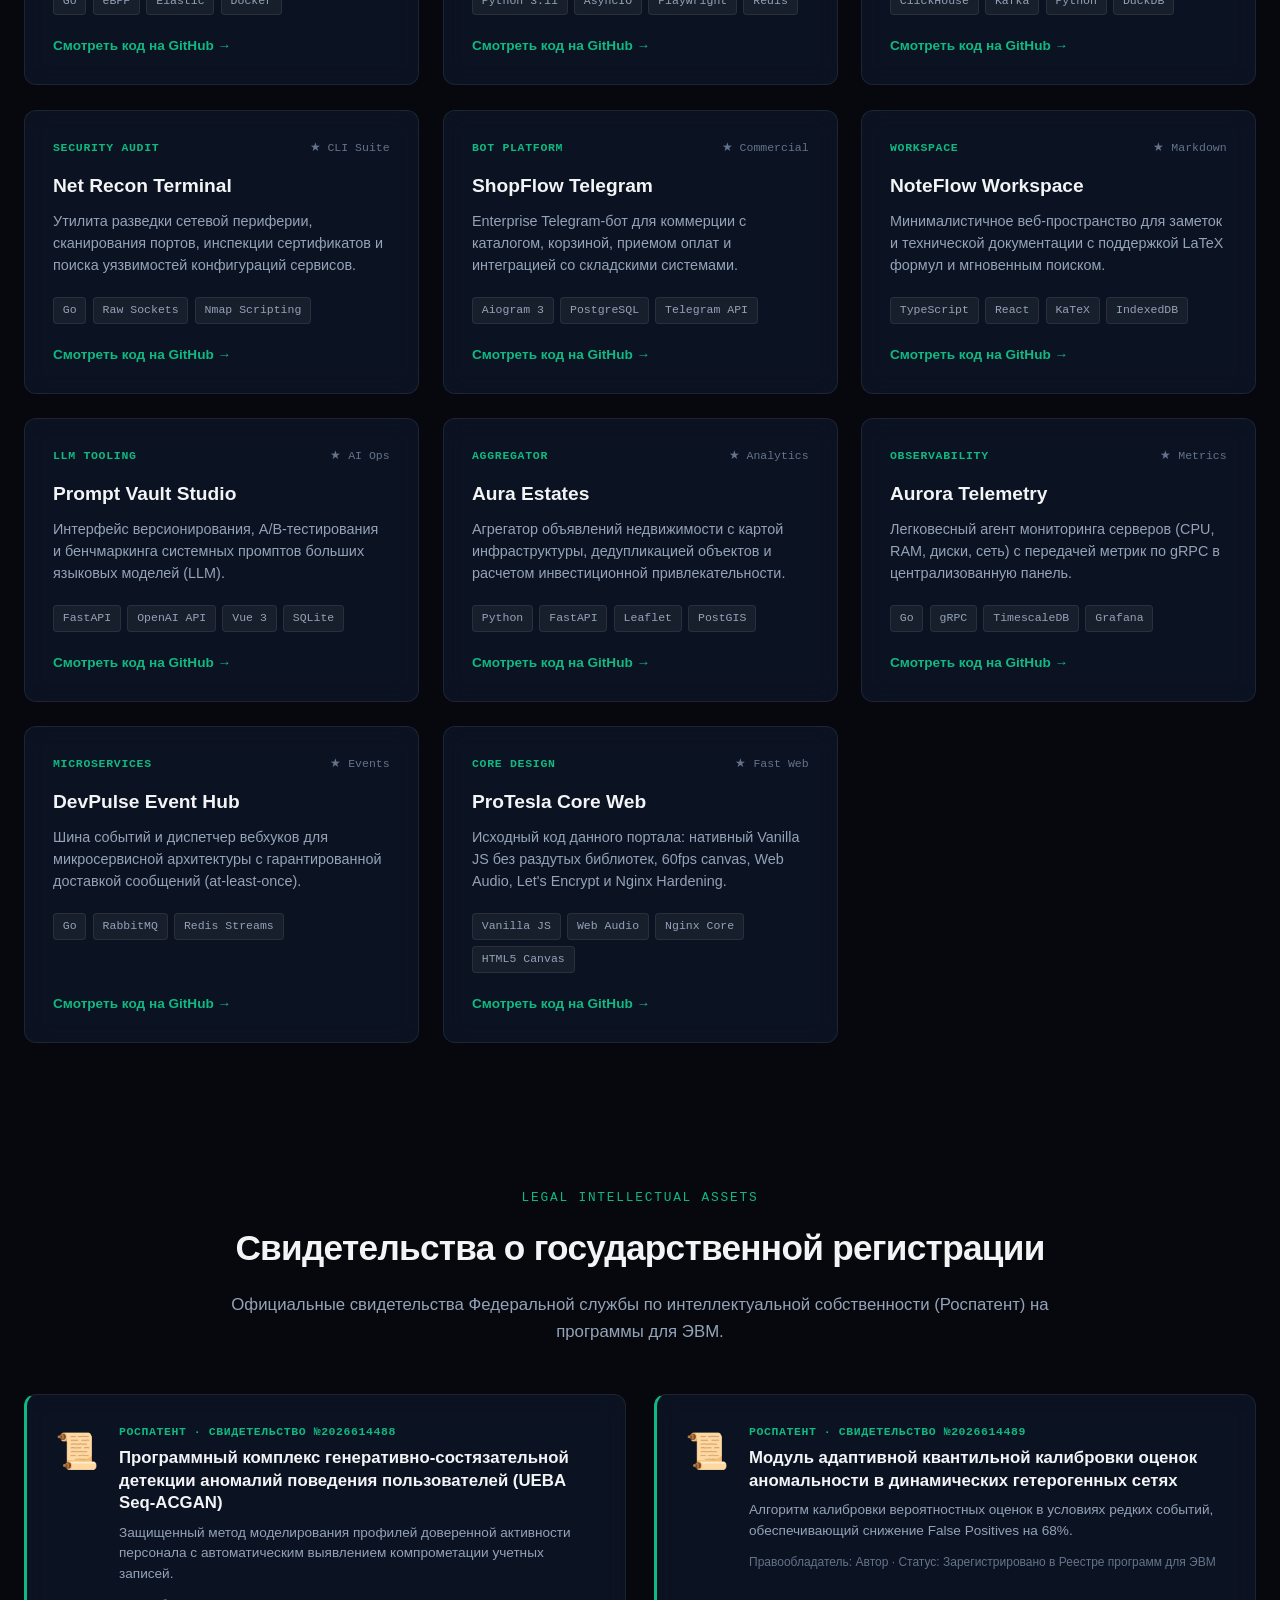
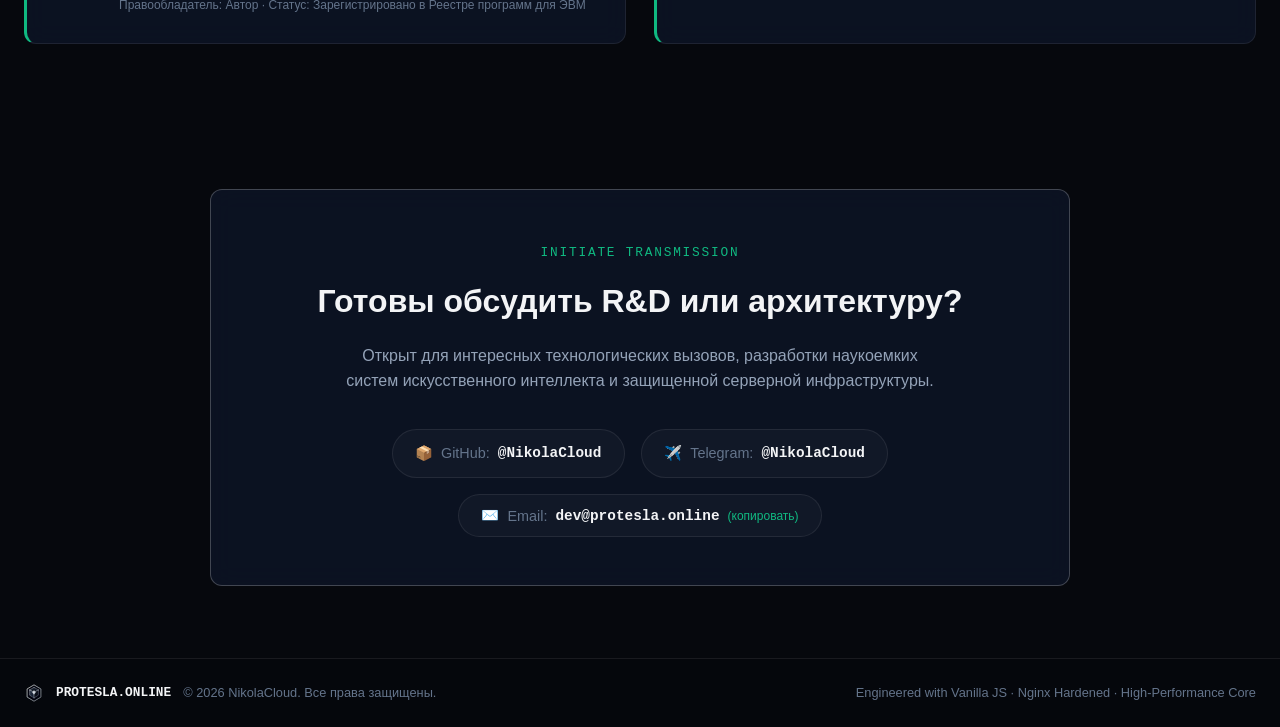
==== commit 35c6cc72: "feat(ui): add compact dropdown navigation, titanium monolith logo, and multi-stage visual cyber rang" ====
--- a/index.html
+++ b/index.html
@@ -23,16 +23,79 @@
       </div>
 
       <nav class="hud-nav">
-        <a href="#hero" class="nav-item scramble-link">Главная</a>
-        <a href="#simulator" class="nav-item scramble-link">UEBA Симулятор</a>
-        <a href="#soc-battle" class="nav-item scramble-link">SOC Схватка</a>
-        <a href="#neural-graph" class="nav-item scramble-link">Граф Сети</a>
-        <a href="#flagships" class="nav-item scramble-link">R&D Проекты</a>
-        <a href="#terminal-section" class="nav-item scramble-link">Терминал</a>
-        <a href="#skills-matrix" class="nav-item scramble-link">Компетенции</a>
-        <a href="#projects" class="nav-item scramble-link">Портфолио</a>
-        <a href="#patents" class="nav-item scramble-link">Патенты</a>
-        <a href="#contact" class="nav-item scramble-link">Контакты</a>
+        <a href="#hero" class="nav-item">Главная</a>
+
+        <!-- Выпадающее меню R&D Симуляторы -->
+        <div class="nav-dropdown">
+          <button class="nav-item nav-dropdown-btn">
+            <span>R&D Симуляторы</span>
+            <span class="dropdown-arrow">▾</span>
+          </button>
+          <div class="dropdown-menu">
+            <a href="#simulator" class="dropdown-item">
+              <span class="dropdown-icon">⚡</span>
+              <div class="dropdown-text">
+                <span class="dropdown-title">UEBA Симулятор</span>
+                <span class="dropdown-sub">Параметрическая квантильная калибровка</span>
+              </div>
+            </a>
+            <a href="#soc-battle" class="dropdown-item">
+              <span class="dropdown-icon">⚔️</span>
+              <div class="dropdown-text">
+                <span class="dropdown-title">SOC Схватка</span>
+                <span class="dropdown-sub">Визуальный киберполигон и перехват атак</span>
+              </div>
+            </a>
+            <a href="#neural-graph" class="dropdown-item">
+              <span class="dropdown-icon">🧠</span>
+              <div class="dropdown-text">
+                <span class="dropdown-title">Граф нейросети</span>
+                <span class="dropdown-sub">Топология слоев и латентная динамика Seq-ACGAN</span>
+              </div>
+            </a>
+          </div>
+        </div>
+
+        <!-- Выпадающее меню Разработки -->
+        <div class="nav-dropdown">
+          <button class="nav-item nav-dropdown-btn">
+            <span>Разработки</span>
+            <span class="dropdown-arrow">▾</span>
+          </button>
+          <div class="dropdown-menu">
+            <a href="#flagships" class="dropdown-item">
+              <span class="dropdown-icon">🔬</span>
+              <div class="dropdown-text">
+                <span class="dropdown-title">Флагманские R&D</span>
+                <span class="dropdown-sub">Seq-ACGAN и Score Calibration</span>
+              </div>
+            </a>
+            <a href="#projects" class="dropdown-item">
+              <span class="dropdown-icon">📦</span>
+              <div class="dropdown-text">
+                <span class="dropdown-title">Каталог проектов</span>
+                <span class="dropdown-sub">11 открытых репозиториев (SIEM, ETL, Bots)</span>
+              </div>
+            </a>
+            <a href="#terminal-section" class="dropdown-item">
+              <span class="dropdown-icon">💻</span>
+              <div class="dropdown-text">
+                <span class="dropdown-title">HUD Терминал</span>
+                <span class="dropdown-sub">Unix-консоль разработчика и Matrix Rain</span>
+              </div>
+            </a>
+            <a href="#skills-matrix" class="dropdown-item">
+              <span class="dropdown-icon">🧩</span>
+              <div class="dropdown-text">
+                <span class="dropdown-title">Компетенции</span>
+                <span class="dropdown-sub">Матрица навыков и стек технологий</span>
+              </div>
+            </a>
+          </div>
+        </div>
+
+        <a href="#patents" class="nav-item">Патенты</a>
+        <a href="#contact" class="nav-item">Контакты</a>
       </nav>
 
       <div class="hud-controls">
@@ -272,68 +335,132 @@
       </div>
     </section>
 
-    <!-- ИНТЕРАКТИВНАЯ СХВАТКА: АТАКА VS ДЕТЕКТОР UEBA (SOC BATTLE STATION) -->
+    <!-- ИНТЕРАКТИВНАЯ СХВАТКА: АТАКА VS ДЕТЕКТОР UEBA (ВИЗУАЛЬНЫЙ КИБЕРПОЛИГОН) -->
     <section id="soc-battle" class="section-container soc-battle-section">
       <div class="section-header">
-        <div class="section-tag">REAL-TIME THREAT NEUTRALIZATION · SOC BATTLE</div>
+        <div class="section-tag">INTERACTIVE CYBER RANGE · THREAT NEUTRALIZATION</div>
         <h2 class="section-title">Схватка: Атака vs Детектор UEBA</h2>
         <p class="section-desc">
-          Выберите сценарий боевой атаки из арсенала злоумышленников и запустите симуляцию.
-          Наблюдайте, как нейросетевая модель Seq-ACGAN и квантильный калибратор выявляют аномалию
-          в потоке действий и блокируют сессию за доли секунды.
+          Наглядная симуляция перехвата кибератак в реальном времени. Наблюдайте на радаре, как нейросеть
+          Seq-ACGAN и eBPF-фильтры перехватывают эксплойты до нанесения ущерба инфраструктуре.
         </p>
       </div>
 
       <div class="soc-battle-card solid-card">
+        <!-- 1. Интерактивный Canvas-радар перехвата атаки -->
+        <div class="soc-radar-wrapper">
+          <div class="soc-radar-legend">
+            <span class="radar-tag tag-attacker"><span class="dot-red"></span>Атакующий узел</span>
+            <span class="radar-tag tag-shield"><span class="dot-cyan"></span>Контур защиты UEBA & eBPF</span>
+            <span class="radar-tag tag-target"><span class="dot-green"></span>Защищаемые серверы</span>
+          </div>
+          <canvas id="soc-radar-canvas" width="1080" height="150"></canvas>
+        </div>
+
+        <!-- 2. Интерактивный 5-этапный конвейер нейтрализации -->
+        <div class="soc-pipeline-track">
+          <div class="pipeline-step" data-step="1">
+            <div class="step-num">01</div>
+            <div class="step-label">Внедрение</div>
+            <div class="step-sub">Инъекция эксплойта</div>
+            <div class="step-status">Ожидание</div>
+          </div>
+          <div class="pipeline-arrow">→</div>
+
+          <div class="pipeline-step" data-step="2">
+            <div class="step-num">02</div>
+            <div class="step-label">Телеметрия eBPF</div>
+            <div class="step-sub">Перехват системных вызовов</div>
+            <div class="step-status">Ожидание</div>
+          </div>
+          <div class="pipeline-arrow">→</div>
+
+          <div class="pipeline-step" data-step="3">
+            <div class="step-num">03</div>
+            <div class="step-label">Seq-ACGAN</div>
+            <div class="step-sub">Анализ дрейфа вектора</div>
+            <div class="step-status">Ожидание</div>
+          </div>
+          <div class="pipeline-arrow">→</div>
+
+          <div class="pipeline-step" data-step="4">
+            <div class="step-num">04</div>
+            <div class="step-label">Квантили EVT</div>
+            <div class="step-sub">Калибровка риска</div>
+            <div class="step-status">Ожидание</div>
+          </div>
+          <div class="pipeline-arrow">→</div>
+
+          <div class="pipeline-step" data-step="5">
+            <div class="step-num">05</div>
+            <div class="step-label">Изоляция</div>
+            <div class="step-sub">Автоматический Drop</div>
+            <div class="step-status">Ожидание</div>
+          </div>
+        </div>
+
         <div class="soc-battle-grid">
-          <!-- Левая панель: выбор сценария атаки -->
+          <!-- Левая панель: выбор сценария и инспектор пейлоада -->
           <div class="soc-scenario-panel">
             <div class="soc-panel-title">ВЫБЕРИТЕ ВЕКТОР ИНТРУЗИИ:</div>
 
             <div class="attack-scenario-list">
-              <label class="attack-scenario-item active">
+              <label class="attack-scenario-item active" data-scenario="pass-the-hash">
                 <input type="radio" name="attack-vector" value="pass-the-hash" checked>
                 <div class="scenario-info">
                   <div class="scenario-name">Pass-the-Hash & Lateral Movement</div>
-                  <div class="scenario-desc">Кража NTLM-хэша администратора и попытка скрытного проброса сессии к контроллеру домена.</div>
-                  <div class="scenario-meta"><span>Метка роли:</span> Бухгалтерия → <span>Цель:</span> Active Directory RPC</div>
+                  <div class="scenario-desc">Кража NTLM-хэша администратора и попытка скрытного проброса сессии к контроллеру домена DC01.</div>
+                  <div class="scenario-meta"><span>Роль:</span> Бухгалтерия → <span>Аномалия:</span> RPC / SMB 445 в ядро сети</div>
                 </div>
               </label>
 
-              <label class="attack-scenario-item">
+              <label class="attack-scenario-item" data-scenario="sudo-exploit">
                 <input type="radio" name="attack-vector" value="sudo-exploit">
                 <div class="scenario-info">
-                  <div class="scenario-name">Privilege Escalation (Sudo CVE)</div>
-                  <div class="scenario-desc">Переполнение буфера в sudo (CVE-2021-3156) для мгновенного захвата прав суперпользователя root.</div>
-                  <div class="scenario-meta"><span>Метка роли:</span> Стажер → <span>Вызовы:</span> /bin/sudo, ptrace</div>
+                  <div class="scenario-name">Privilege Escalation (Sudo CVE-2021-3156)</div>
+                  <div class="scenario-desc">Переполнение буфера в sudoedit для мгновенного захвата прав суперпользователя root.</div>
+                  <div class="scenario-meta"><span>Роль:</span> Стажер → <span>Аномалия:</span> execve(/bin/sh), ptrace</div>
                 </div>
               </label>
 
-              <label class="attack-scenario-item">
+              <label class="attack-scenario-item" data-scenario="ssh-brute">
                 <input type="radio" name="attack-vector" value="ssh-brute">
                 <div class="scenario-info">
                   <div class="scenario-name">SSH Distributed Brute-Force</div>
                   <div class="scenario-desc">Многопоточный перебор учетных записей по словарю с 25 распределенных прокси-узлов.</div>
-                  <div class="scenario-meta"><span>Метка роли:</span> Аноним → <span>Интенсивность:</span> 140 попыток/сек</div>
+                  <div class="scenario-meta"><span>Роль:</span> Аноним → <span>Аномалия:</span> Лаг &lt; 12мс (Синтетический ботнет)</div>
                 </div>
               </label>
 
-              <label class="attack-scenario-item">
+              <label class="attack-scenario-item" data-scenario="dns-exfil">
                 <input type="radio" name="attack-vector" value="dns-exfil">
                 <div class="scenario-info">
                   <div class="scenario-name">Stealth DNS Tunneling Exfiltration</div>
                   <div class="scenario-desc">Скрытная фрагментация и выгрузка базы данных в Base64 через поддомены DNS-запросов.</div>
-                  <div class="scenario-meta"><span>Метка роли:</span> Разработчик → <span>Энтропия:</span> +4.9σ от нормы</div>
+                  <div class="scenario-meta"><span>Роль:</span> Разработчик → <span>Аномалия:</span> Энтропия Шеннона H=4.95</div>
                 </div>
               </label>
             </div>
 
+            <!-- Инспектор сырого пейлоада эксплойта -->
+            <div class="soc-payload-inspector">
+              <div class="payload-header">
+                <span class="payload-title">СЫРОЙ ПЕЙЛОАД АТАКИ (PAYLOAD DUMP):</span>
+                <span class="payload-badge" id="payload-proto">SMB / RPC</span>
+              </div>
+              <pre class="payload-code" id="payload-code">SMB2_TREE_CONNECT: \\DC01.corp\IPC$ | NTLMSSP_AUTH: buh_lead (Hash: 3291f0a8d...)</pre>
+            </div>
+
             <div class="soc-action-row">
-              <button id="btn-run-attack" class="btn btn-primary sound-click" data-tooltip="Запустить выбранный сценарий боевой атаки">
+              <button id="btn-run-attack" class="btn btn-primary sound-click" data-tooltip="Запустить автоматический бой с анимацией радара">
                 <span class="btn-icon">⚔️</span>
-                <span>Запустить атаку</span>
+                <span>Боевой пуск</span>
               </button>
-              <button id="btn-reset-attack" class="btn btn-outline sound-click" data-tooltip="Сбросить состояние SOC станции">
+              <button id="btn-step-attack" class="btn btn-secondary sound-click" data-tooltip="Пошаговый разбор этапов перехвата интрузии">
+                <span class="btn-icon">⏯️</span>
+                <span>Шаг за шагом</span>
+              </button>
+              <button id="btn-reset-attack" class="btn btn-outline sound-click" data-tooltip="Сбросить состояние киберполигона">
                 <span>Сброс</span>
               </button>
             </div>
@@ -349,10 +476,10 @@
               <div class="soc-defense-badge" id="soc-defense-status">СТАТУС: МОНИТОРИНГ ОНЛАЙН</div>
             </div>
 
-            <!-- Консоль логов атаки -->
+            <!-- Понятный лог с подробным объяснением каждого шага -->
             <div class="soc-log-console" id="soc-log-stream">
-              <div class="soc-log-line dim-log">[SYSTEM] Ядро UEBA активно. Ролевые бейзлайны: 100% сошлись.</div>
-              <div class="soc-log-line dim-log">[READY] Выберите сценарий интрузии слева и нажмите "Запустить атаку"...</div>
+              <div class="soc-log-line dim-log">[SOC READY] Защитный контур ProTesla Labs активен. Служба eBPF мониторит системные вызовы ядра.</div>
+              <div class="soc-log-line dim-log">[ИНСТРУКЦИЯ] Выберите вектор атаки слева и нажмите "Боевой пуск" для автоматической симуляции или "Шаг за шагом" для детального изучения.</div>
             </div>
 
             <!-- Метрики нейтрализации -->
@@ -362,11 +489,11 @@
                 <span class="soc-m-v" id="soc-reaction-time">—</span>
               </div>
               <div class="soc-m-box">
-                <span class="soc-m-k">Дрейф вектора:</span>
+                <span class="soc-m-k">Дрейф Вассерштейна:</span>
                 <span class="soc-m-v" id="soc-drift-score">—</span>
               </div>
               <div class="soc-m-box">
-                <span class="soc-m-k">Калиброванный квантиль:</span>
+                <span class="soc-m-k">Квантиль риска:</span>
                 <span class="soc-m-v" id="soc-calibrated-q">—</span>
               </div>
               <div class="soc-m-box">
--- a/style.css
+++ b/style.css
@@ -205,6 +205,129 @@
 
 .nav-item:hover::after {
   width: 100%;
+}
+
+/* =====================================================================
+   COMPACT DROPDOWN NAVIGATION
+   ===================================================================== */
+.nav-dropdown {
+  position: relative;
+  display: inline-flex;
+  align-items: center;
+}
+
+.nav-dropdown-btn {
+  background: transparent;
+  border: none;
+  font-family: inherit;
+  font-size: 0.85rem;
+  font-weight: 500;
+  color: var(--text-muted);
+  cursor: pointer;
+  display: inline-flex;
+  align-items: center;
+  gap: 0.35rem;
+  padding: 0.3rem 0.45rem;
+  transition: var(--transition-fast);
+}
+
+.nav-dropdown-btn:hover,
+.nav-dropdown:hover .nav-dropdown-btn {
+  color: var(--text-main);
+}
+
+.dropdown-arrow {
+  font-size: 0.65rem;
+  transition: transform 0.25s ease, color 0.25s ease;
+  display: inline-block;
+  color: var(--text-dim);
+}
+
+.nav-dropdown:hover .dropdown-arrow {
+  transform: rotate(180deg);
+  color: var(--accent);
+}
+
+.dropdown-menu {
+  position: absolute;
+  top: calc(100% + 12px);
+  left: 50%;
+  transform: translateX(-50%) translateY(8px);
+  background: rgba(8, 12, 20, 0.96);
+  backdrop-filter: blur(16px);
+  -webkit-backdrop-filter: blur(16px);
+  border: 1px solid var(--border-focus);
+  border-radius: var(--radius-md);
+  box-shadow: 0 20px 45px -10px rgba(0, 0, 0, 0.85), 0 0 24px var(--accent-glow);
+  padding: 0.6rem;
+  min-width: 300px;
+  opacity: 0;
+  pointer-events: none;
+  visibility: hidden;
+  transition: opacity 0.2s cubic-bezier(0.16, 1, 0.3, 1), transform 0.2s cubic-bezier(0.16, 1, 0.3, 1), visibility 0.2s;
+  z-index: 1000;
+  display: flex;
+  flex-direction: column;
+  gap: 0.35rem;
+}
+
+/* Invisible bridge so mouse hover doesn't break between button and menu */
+.dropdown-menu::before {
+  content: "";
+  position: absolute;
+  top: -14px;
+  left: 0;
+  width: 100%;
+  height: 14px;
+}
+
+.nav-dropdown:hover .dropdown-menu {
+  opacity: 1;
+  pointer-events: auto;
+  visibility: visible;
+  transform: translateX(-50%) translateY(0);
+}
+
+.dropdown-item {
+  display: flex;
+  align-items: flex-start;
+  gap: 0.75rem;
+  padding: 0.65rem 0.85rem;
+  border-radius: var(--radius-sm);
+  text-decoration: none;
+  color: var(--text-main);
+  transition: var(--transition-fast);
+  border: 1px solid transparent;
+}
+
+.dropdown-item:hover {
+  background: var(--accent-soft);
+  border-color: var(--border-subtle);
+  transform: translateX(3px);
+}
+
+.dropdown-icon {
+  font-size: 1.15rem;
+  flex-shrink: 0;
+  margin-top: 1px;
+}
+
+.dropdown-text {
+  display: flex;
+  flex-direction: column;
+}
+
+.dropdown-title {
+  font-weight: 700;
+  font-size: 0.88rem;
+  color: var(--text-main);
+}
+
+.dropdown-sub {
+  font-size: 0.72rem;
+  color: var(--text-dim);
+  margin-top: 2px;
+  line-height: 1.35;
 }
 
 .hud-controls {
@@ -1737,6 +1860,176 @@
   border: 1px solid var(--border-focus);
 }
 
+/* 1. Cyber Radar Canvas */
+.soc-radar-wrapper {
+  background: #030509;
+  border: 1px solid var(--border-subtle);
+  border-radius: var(--radius-sm);
+  margin-bottom: 1.5rem;
+  overflow: hidden;
+}
+
+.soc-radar-legend {
+  display: flex;
+  justify-content: space-between;
+  align-items: center;
+  padding: 0.5rem 1rem;
+  background: rgba(255, 255, 255, 0.02);
+  border-bottom: 1px solid rgba(255, 255, 255, 0.05);
+  font-family: var(--font-mono);
+  font-size: 0.72rem;
+  color: var(--text-dim);
+  flex-wrap: wrap;
+  gap: 0.5rem;
+}
+
+.radar-tag {
+  display: inline-flex;
+  align-items: center;
+  gap: 0.4rem;
+}
+
+.radar-tag span {
+  width: 7px;
+  height: 7px;
+  border-radius: 50%;
+  display: inline-block;
+}
+
+.dot-cyan { background: #38bdf8; box-shadow: 0 0 6px #38bdf8; }
+
+#soc-radar-canvas {
+  width: 100%;
+  height: 140px;
+  display: block;
+}
+
+/* 2. Defense Pipeline Track */
+.soc-pipeline-track {
+  display: flex;
+  justify-content: space-between;
+  align-items: center;
+  gap: 0.5rem;
+  margin-bottom: 1.75rem;
+  background: rgba(255, 255, 255, 0.02);
+  padding: 0.85rem 1.25rem;
+  border-radius: var(--radius-sm);
+  border: 1px solid var(--border-subtle);
+  overflow-x: auto;
+}
+
+.pipeline-step {
+  display: flex;
+  flex-direction: column;
+  align-items: center;
+  text-align: center;
+  flex: 1;
+  min-width: 130px;
+  padding: 0.45rem 0.5rem;
+  border-radius: 4px;
+  border: 1px solid transparent;
+  transition: all 0.25s ease;
+}
+
+.step-num {
+  font-family: var(--font-mono);
+  font-weight: 800;
+  font-size: 0.85rem;
+  color: var(--accent);
+}
+
+.step-label {
+  font-weight: 700;
+  font-size: 0.8rem;
+  color: var(--text-main);
+  margin-top: 0.2rem;
+}
+
+.step-sub {
+  font-size: 0.68rem;
+  color: var(--text-dim);
+}
+
+.step-status {
+  font-family: var(--font-mono);
+  font-size: 0.65rem;
+  margin-top: 0.35rem;
+  padding: 0.1rem 0.45rem;
+  border-radius: 10px;
+  background: rgba(255, 255, 255, 0.05);
+  color: var(--text-muted);
+  transition: all 0.25s ease;
+}
+
+.pipeline-step.active {
+  background: rgba(245, 158, 11, 0.12);
+  border-color: #f59e0b;
+}
+
+.pipeline-step.active .step-status {
+  background: #f59e0b;
+  color: #000;
+  font-weight: 800;
+}
+
+.pipeline-step.complete {
+  background: rgba(16, 185, 129, 0.12);
+  border-color: var(--accent);
+}
+
+.pipeline-step.complete .step-status {
+  background: var(--accent);
+  color: #000;
+  font-weight: 800;
+}
+
+.pipeline-arrow {
+  color: var(--text-dim);
+  font-size: 1.1rem;
+  flex-shrink: 0;
+}
+
+/* 3. Payload Inspector */
+.soc-payload-inspector {
+  background: #020306;
+  border: 1px solid var(--border-subtle);
+  border-radius: 4px;
+  padding: 0.75rem 0.95rem;
+  margin-top: 1rem;
+}
+
+.payload-header {
+  display: flex;
+  justify-content: space-between;
+  align-items: center;
+  margin-bottom: 0.35rem;
+}
+
+.payload-title {
+  font-family: var(--font-mono);
+  font-size: 0.7rem;
+  color: var(--accent);
+  font-weight: 700;
+}
+
+.payload-badge {
+  font-family: var(--font-mono);
+  font-size: 0.65rem;
+  background: rgba(255, 255, 255, 0.08);
+  padding: 0.1rem 0.45rem;
+  border-radius: 3px;
+  color: var(--text-muted);
+}
+
+.payload-code {
+  font-family: var(--font-mono);
+  font-size: 0.75rem;
+  color: #fca5a5;
+  overflow-x: auto;
+  white-space: pre-wrap;
+  line-height: 1.4;
+}
+
 .soc-battle-grid {
   display: grid;
   grid-template-columns: 1.15fr 0.85fr;
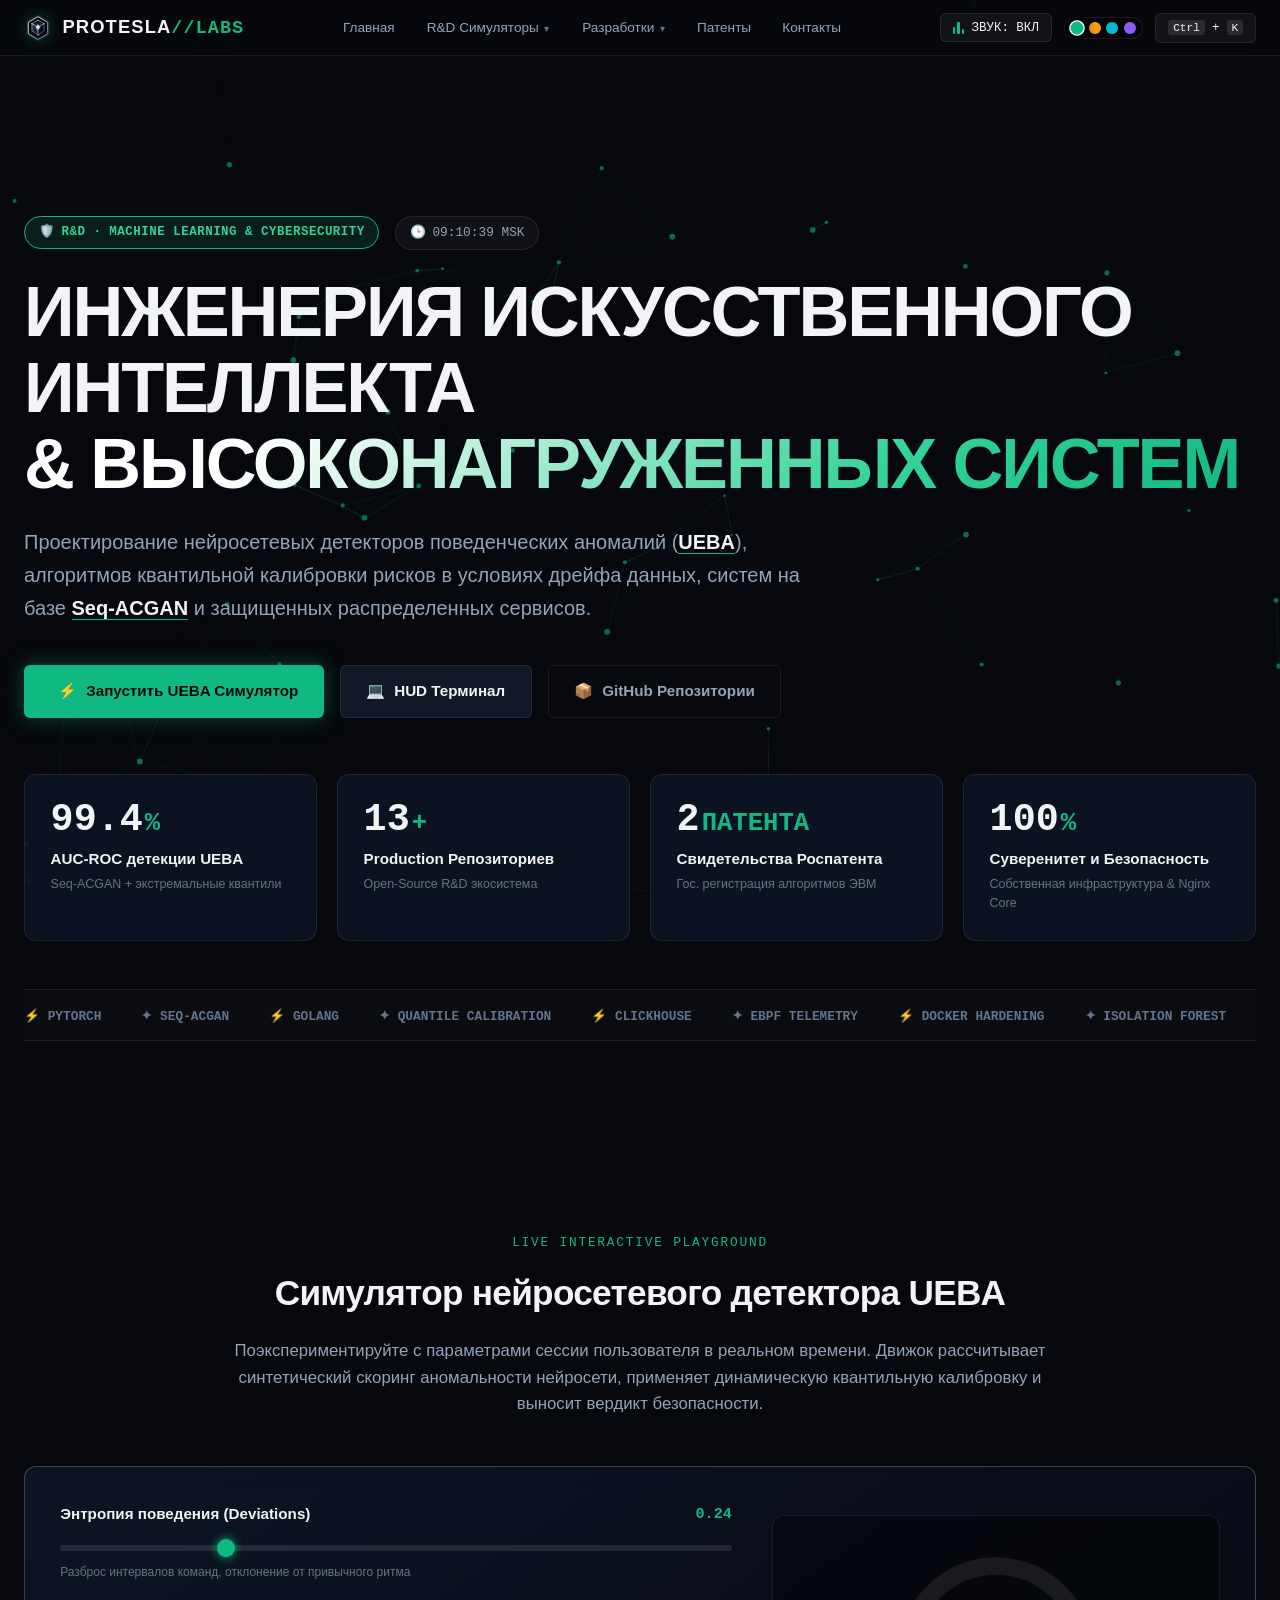
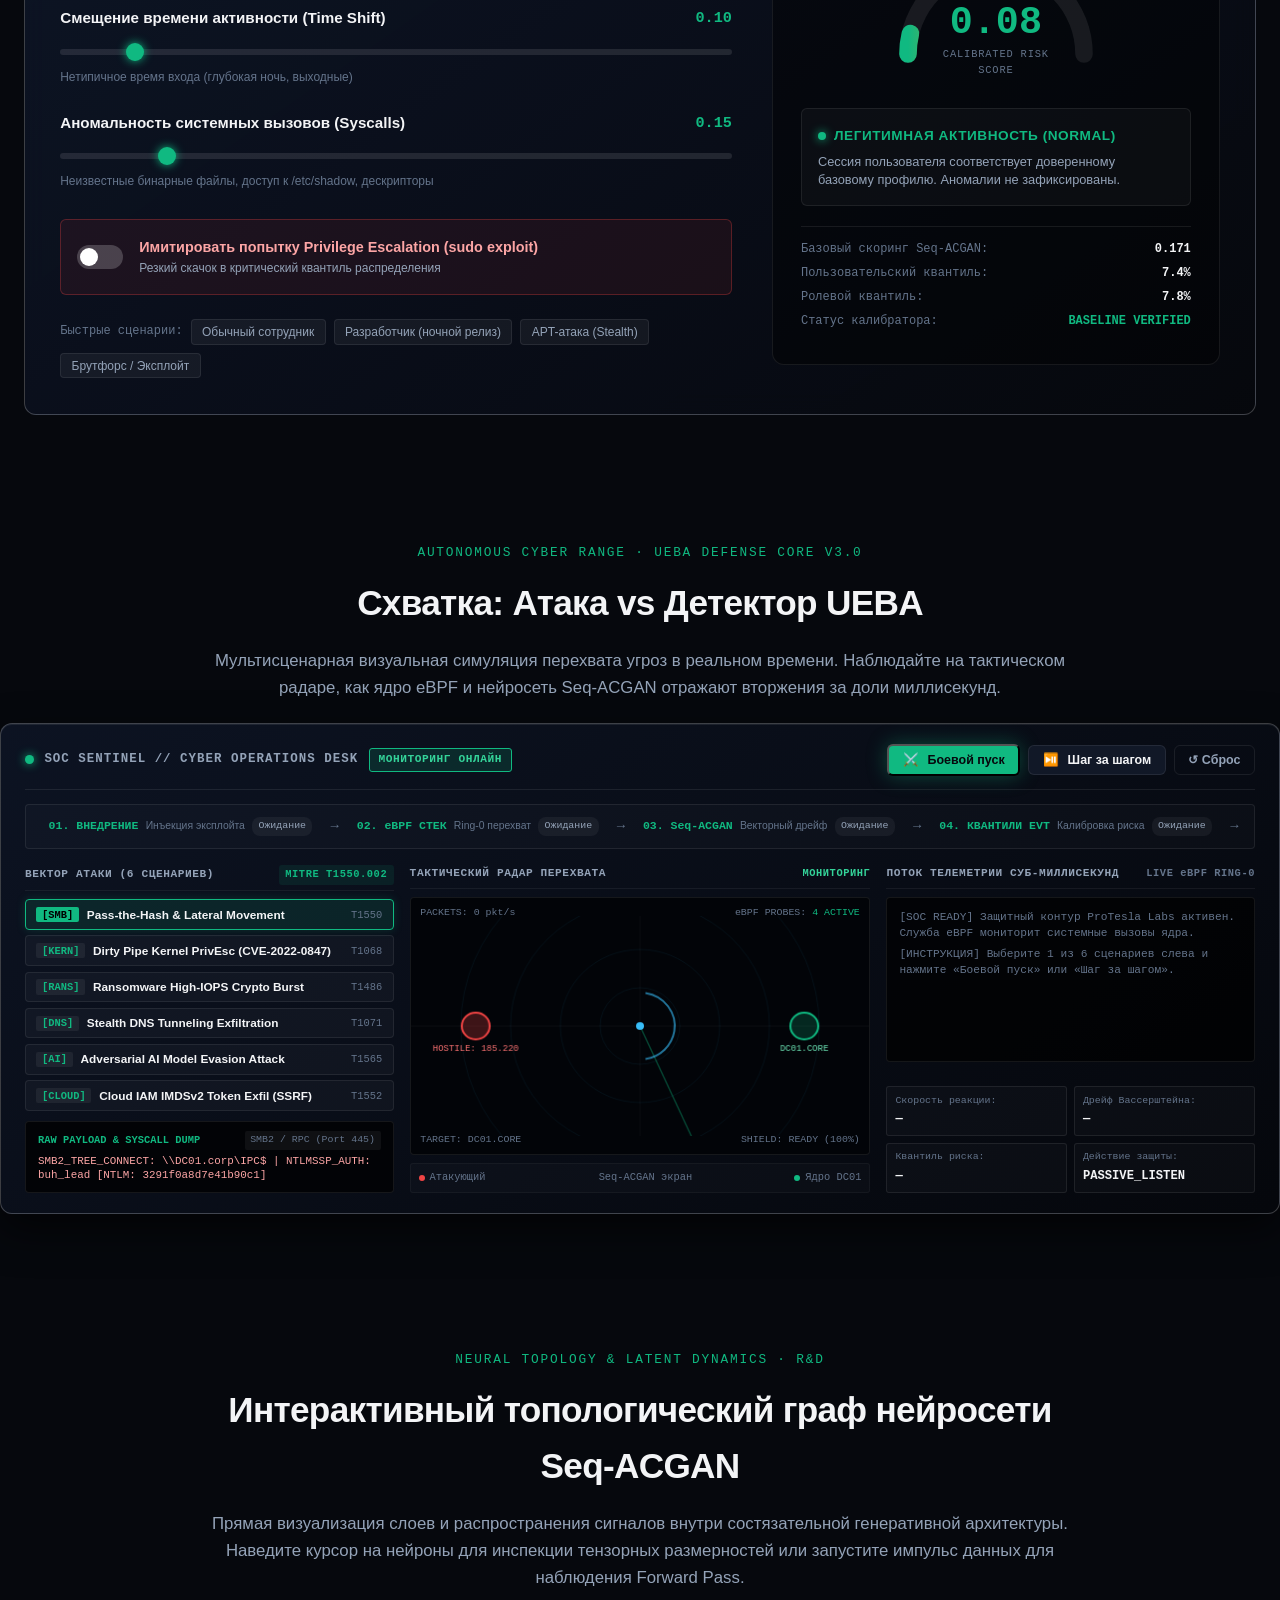
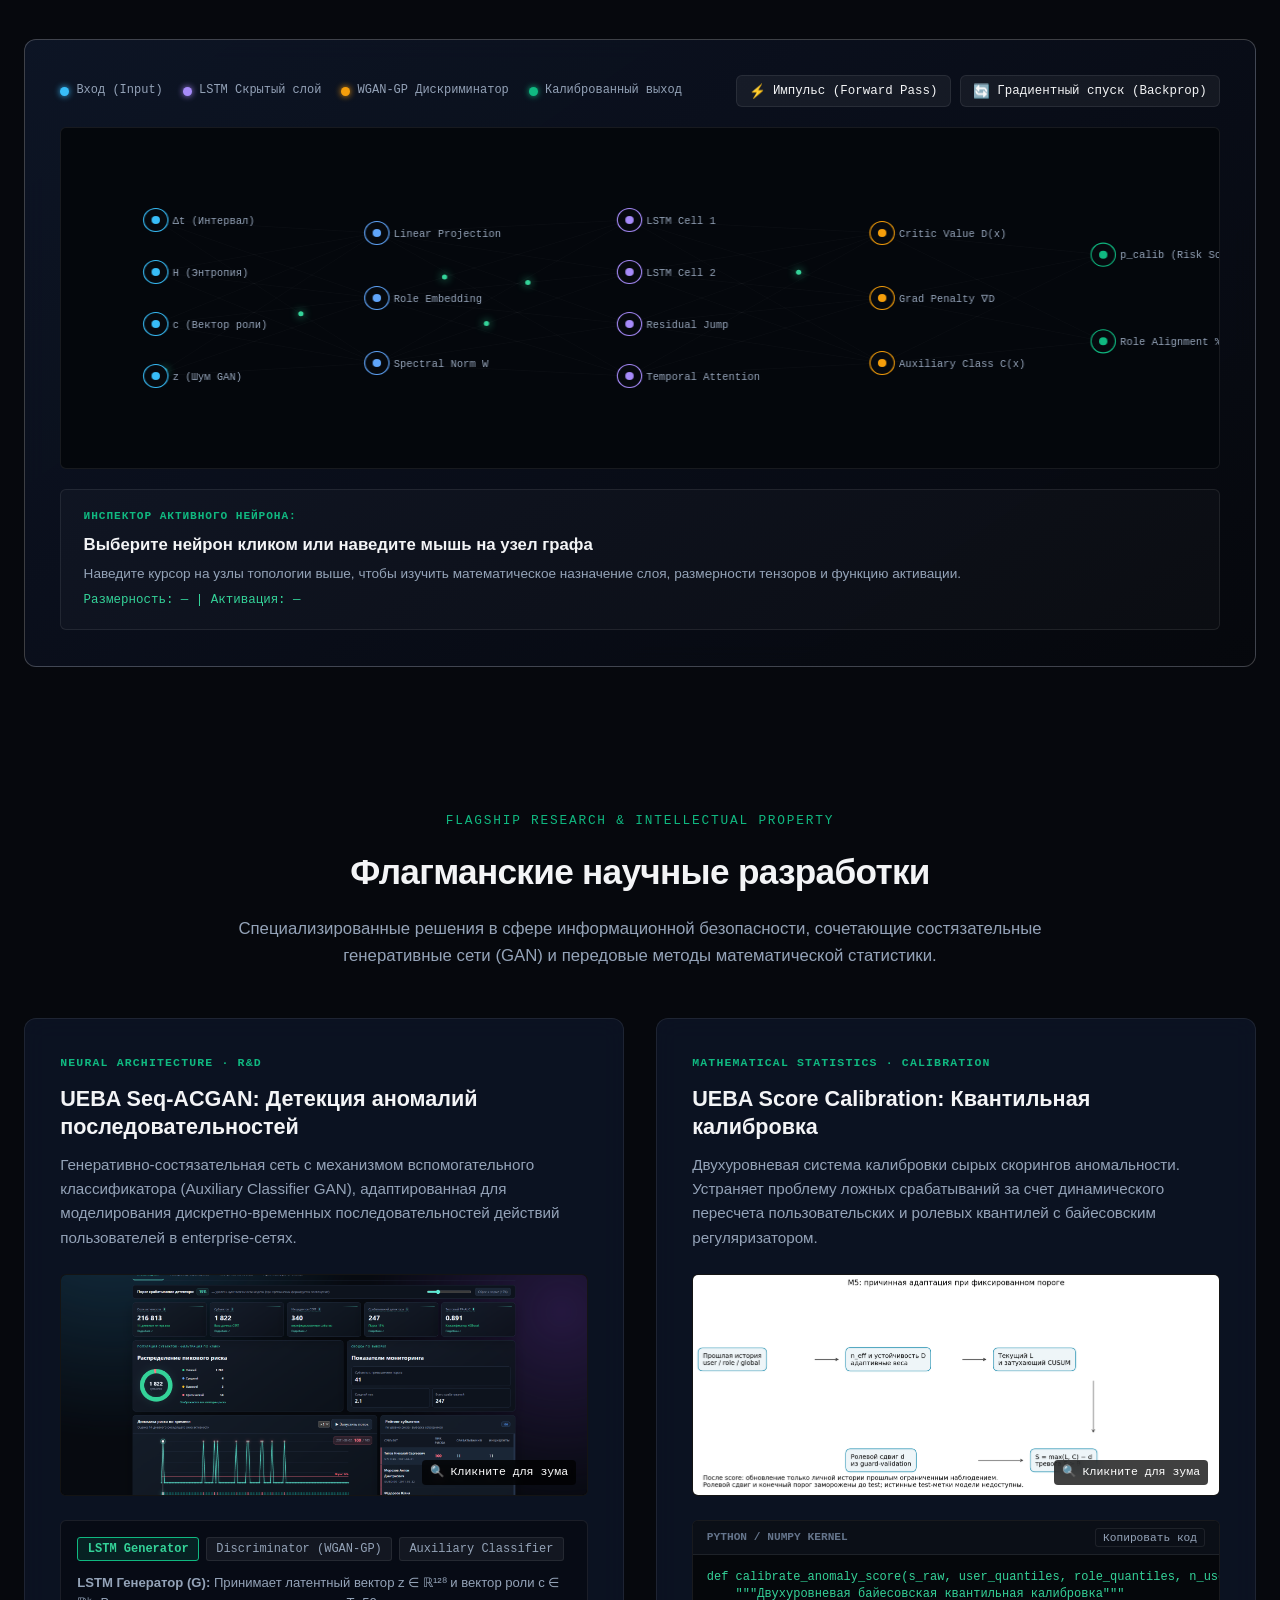
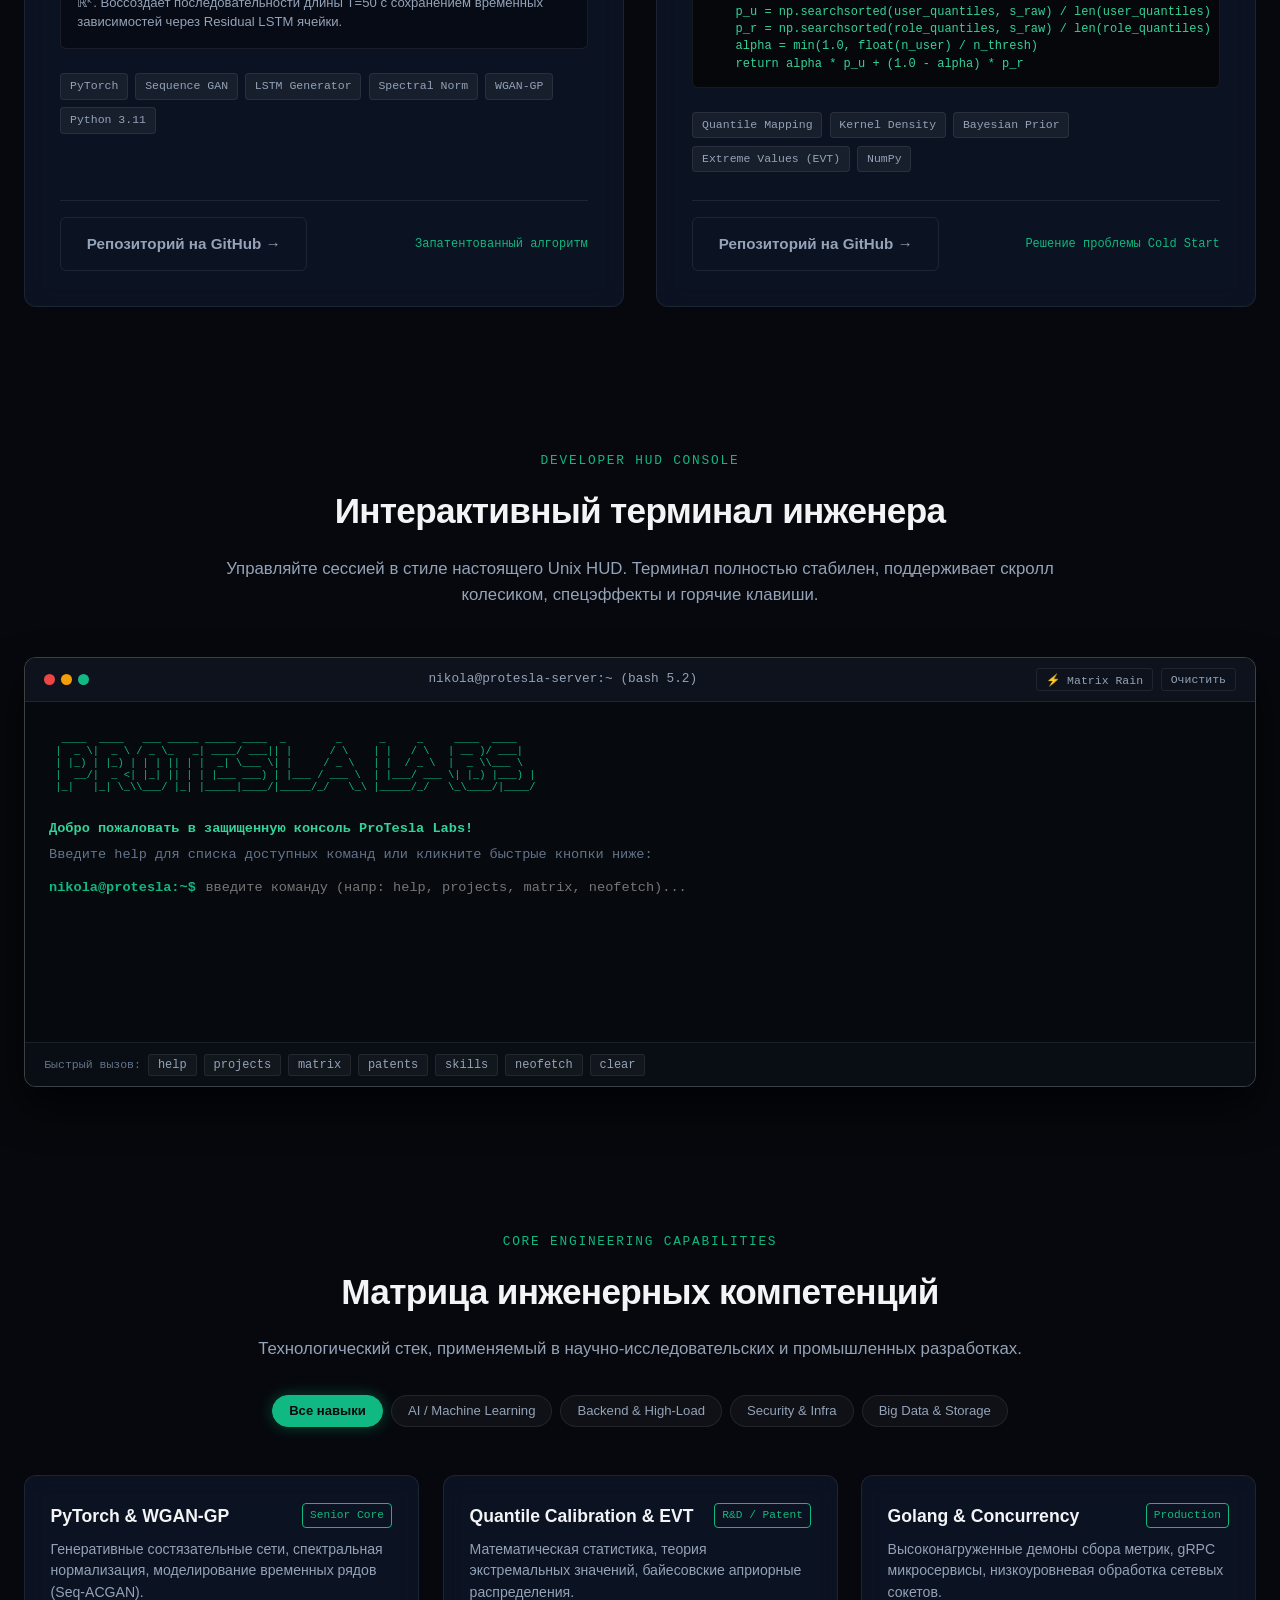
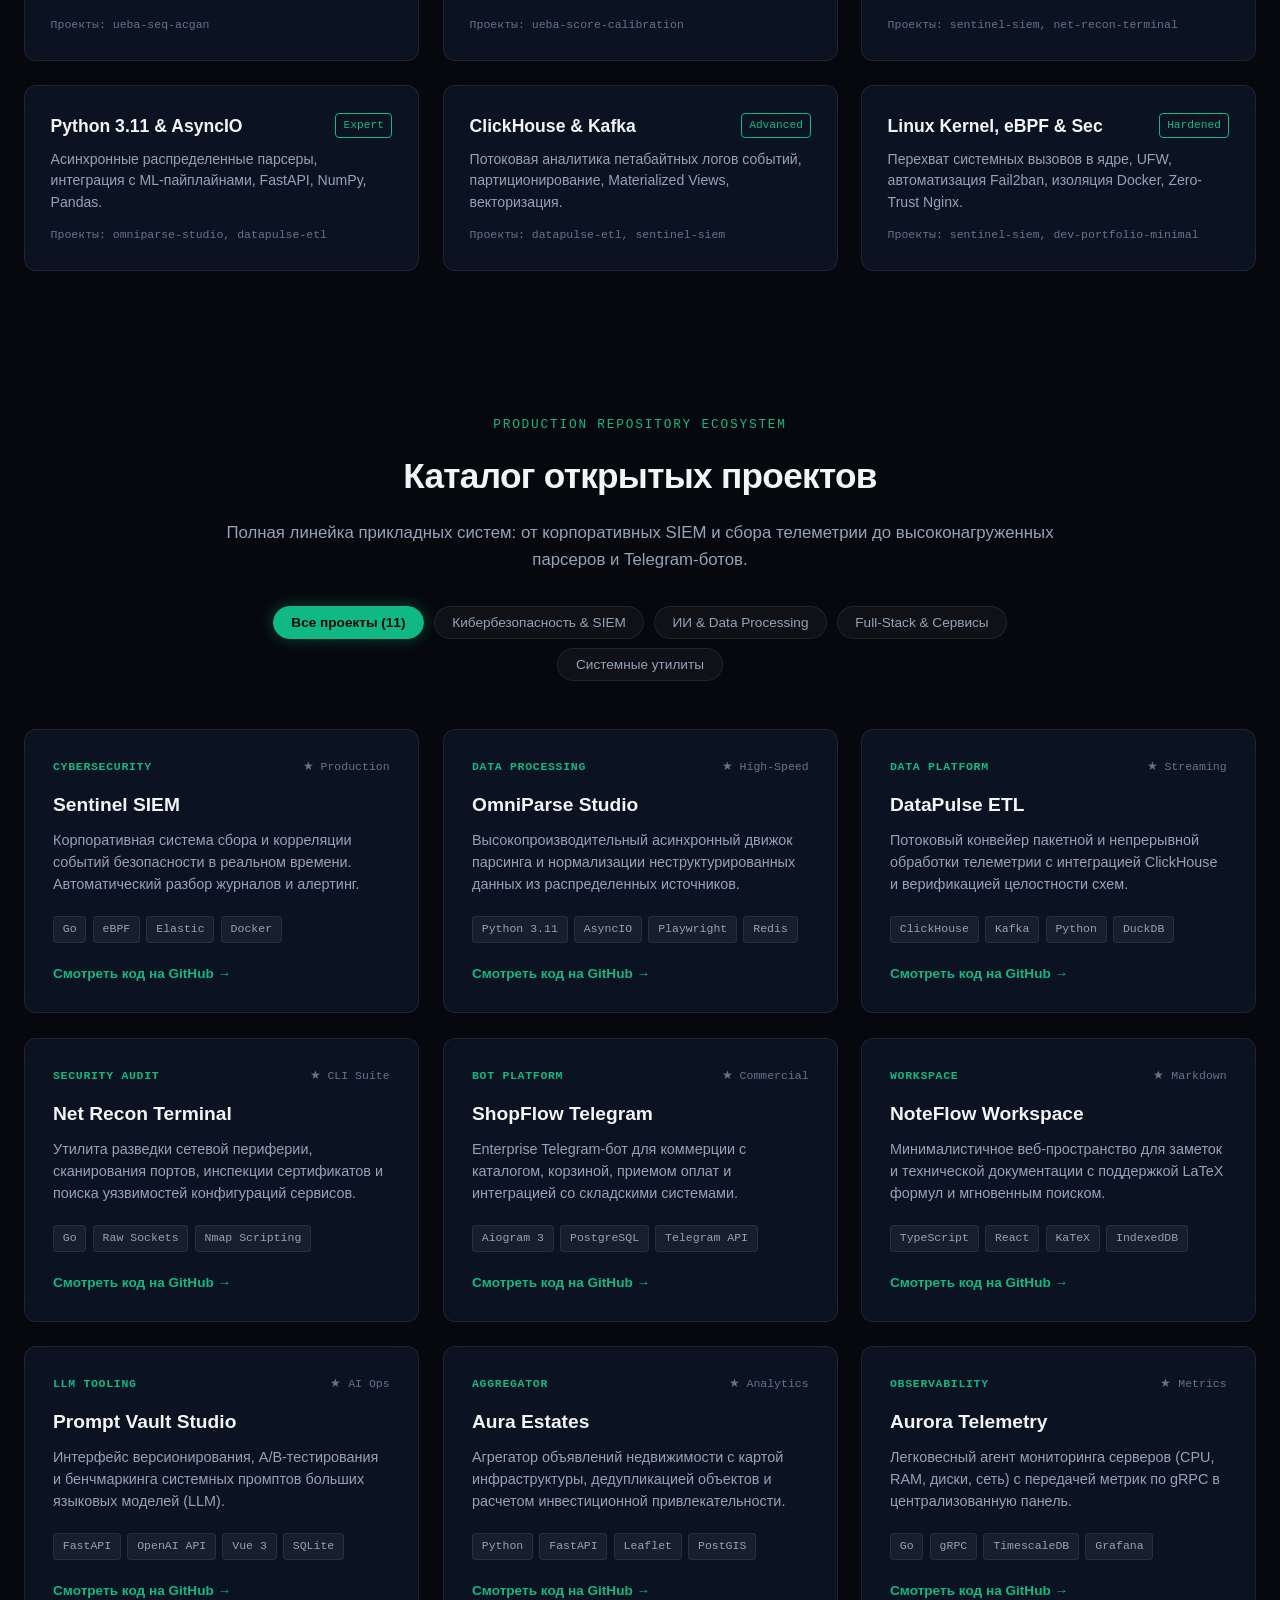
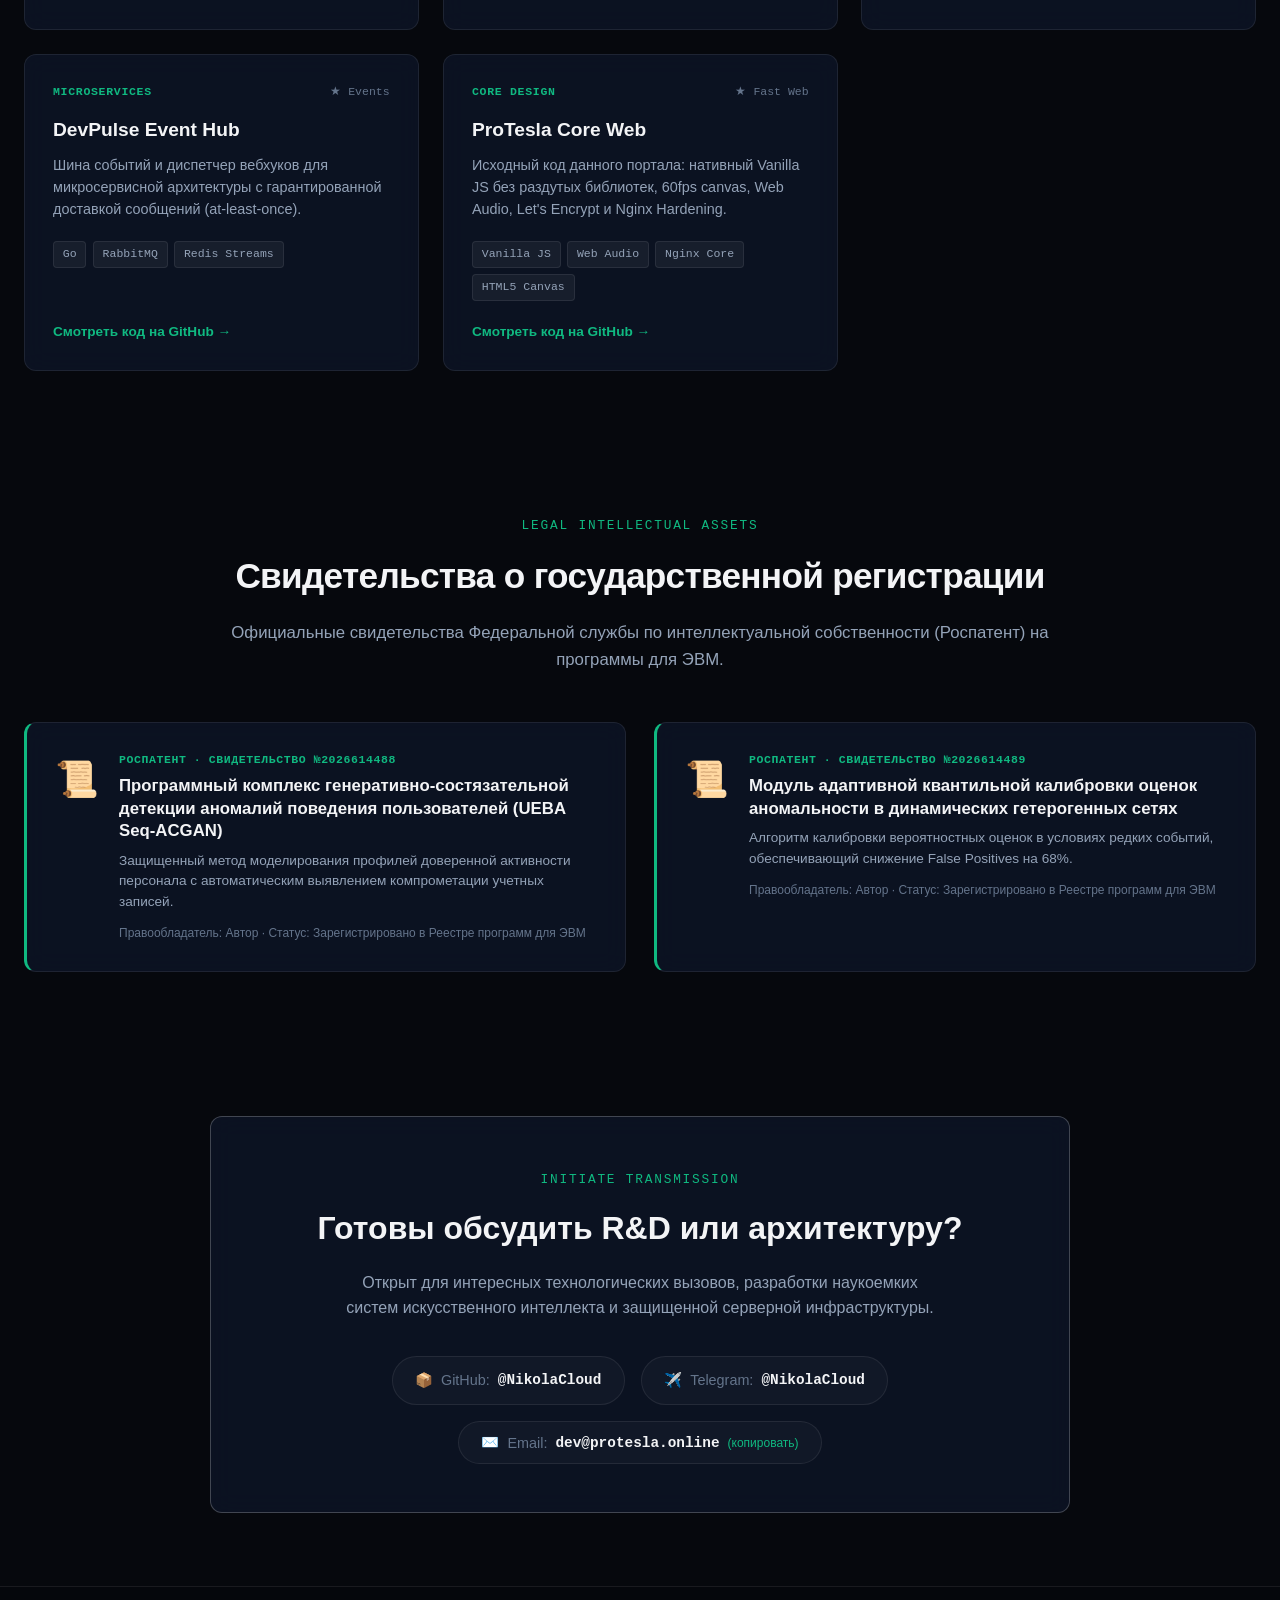
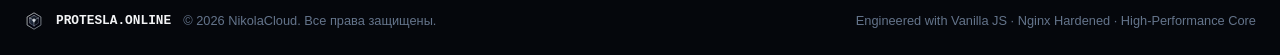
==== commit b8b95490: "feat(soc): upgrade cyber range to v3.0 compact HUD cockpit with 6 advanced attack vectors" ====
--- a/index.html
+++ b/index.html
@@ -335,173 +335,191 @@
       </div>
     </section>
 
-    <!-- ИНТЕРАКТИВНАЯ СХВАТКА: АТАКА VS ДЕТЕКТОР UEBA (ВИЗУАЛЬНЫЙ КИБЕРПОЛИГОН) -->
+    <!-- ИНТЕРАКТИВНАЯ СХВАТКА: АТАКА VS ДЕТЕКТОР UEBA (КИБЕРПОЛИГОН 3.0) -->
     <section id="soc-battle" class="section-container soc-battle-section">
-      <div class="section-header">
-        <div class="section-tag">INTERACTIVE CYBER RANGE · THREAT NEUTRALIZATION</div>
+      <div class="section-header soc-section-compact-header">
+        <div class="section-tag">AUTONOMOUS CYBER RANGE · UEBA DEFENSE CORE v3.0</div>
         <h2 class="section-title">Схватка: Атака vs Детектор UEBA</h2>
         <p class="section-desc">
-          Наглядная симуляция перехвата кибератак в реальном времени. Наблюдайте на радаре, как нейросеть
-          Seq-ACGAN и eBPF-фильтры перехватывают эксплойты до нанесения ущерба инфраструктуре.
+          Мультисценарная визуальная симуляция перехвата угроз в реальном времени. Наблюдайте на тактическом радаре, как ядро eBPF и нейросеть Seq-ACGAN отражают вторжения за доли миллисекунд.
         </p>
       </div>
 
-      <div class="soc-battle-card solid-card">
-        <!-- 1. Интерактивный Canvas-радар перехвата атаки -->
-        <div class="soc-radar-wrapper">
-          <div class="soc-radar-legend">
-            <span class="radar-tag tag-attacker"><span class="dot-red"></span>Атакующий узел</span>
-            <span class="radar-tag tag-shield"><span class="dot-cyan"></span>Контур защиты UEBA & eBPF</span>
-            <span class="radar-tag tag-target"><span class="dot-green"></span>Защищаемые серверы</span>
-          </div>
-          <canvas id="soc-radar-canvas" width="1080" height="150"></canvas>
-        </div>
-
-        <!-- 2. Интерактивный 5-этапный конвейер нейтрализации -->
-        <div class="soc-pipeline-track">
+      <div class="soc-battle-card solid-card soc-cockpit">
+        <!-- 1. Верхний HUD-бар управления и статуса -->
+        <div class="soc-cockpit-toolbar">
+          <div class="soc-toolbar-left">
+            <span class="soc-live-led"></span>
+            <span class="soc-cockpit-title">SOC SENTINEL // CYBER OPERATIONS DESK</span>
+            <span class="soc-defense-badge" id="soc-defense-status">МОНИТОРИНГ ОНЛАЙН</span>
+          </div>
+          <div class="soc-toolbar-right">
+            <button id="btn-run-attack" class="btn btn-primary btn-sm sound-click" data-tooltip="Запустить полномасштабный перехват атаки">
+              <span class="btn-icon">⚔️</span>
+              <span>Боевой пуск</span>
+            </button>
+            <button id="btn-step-attack" class="btn btn-secondary btn-sm sound-click" data-tooltip="Пошаговый такт перехвата">
+              <span class="btn-icon">⏯️</span>
+              <span>Шаг за шагом</span>
+            </button>
+            <button id="btn-reset-attack" class="btn btn-outline btn-sm sound-click" data-tooltip="Сбросить состояние полигона">
+              <span>↺ Сброс</span>
+            </button>
+          </div>
+        </div>
+
+        <!-- 2. Компактный 5-этапный конвейер перехвата (Slim Pipeline Bar) -->
+        <div class="soc-pipeline-track slim-pipeline">
           <div class="pipeline-step" data-step="1">
-            <div class="step-num">01</div>
-            <div class="step-label">Внедрение</div>
+            <div class="step-badge">01. ВНЕДРЕНИЕ</div>
             <div class="step-sub">Инъекция эксплойта</div>
             <div class="step-status">Ожидание</div>
           </div>
           <div class="pipeline-arrow">→</div>
 
           <div class="pipeline-step" data-step="2">
-            <div class="step-num">02</div>
-            <div class="step-label">Телеметрия eBPF</div>
-            <div class="step-sub">Перехват системных вызовов</div>
+            <div class="step-badge">02. eBPF СТЕК</div>
+            <div class="step-sub">Ring-0 перехват</div>
             <div class="step-status">Ожидание</div>
           </div>
           <div class="pipeline-arrow">→</div>
 
           <div class="pipeline-step" data-step="3">
-            <div class="step-num">03</div>
-            <div class="step-label">Seq-ACGAN</div>
-            <div class="step-sub">Анализ дрейфа вектора</div>
+            <div class="step-badge">03. Seq-ACGAN</div>
+            <div class="step-sub">Векторный дрейф</div>
             <div class="step-status">Ожидание</div>
           </div>
           <div class="pipeline-arrow">→</div>
 
           <div class="pipeline-step" data-step="4">
-            <div class="step-num">04</div>
-            <div class="step-label">Квантили EVT</div>
+            <div class="step-badge">04. КВАНТИЛИ EVT</div>
             <div class="step-sub">Калибровка риска</div>
             <div class="step-status">Ожидание</div>
           </div>
           <div class="pipeline-arrow">→</div>
 
           <div class="pipeline-step" data-step="5">
-            <div class="step-num">05</div>
-            <div class="step-label">Изоляция</div>
-            <div class="step-sub">Автоматический Drop</div>
+            <div class="step-badge">05. ИЗОЛЯЦИЯ</div>
+            <div class="step-sub">Drop &amp; Sandbox</div>
             <div class="step-status">Ожидание</div>
           </div>
         </div>
 
-        <div class="soc-battle-grid">
-          <!-- Левая панель: выбор сценария и инспектор пейлоада -->
-          <div class="soc-scenario-panel">
-            <div class="soc-panel-title">ВЫБЕРИТЕ ВЕКТОР ИНТРУЗИИ:</div>
-
-            <div class="attack-scenario-list">
-              <label class="attack-scenario-item active" data-scenario="pass-the-hash">
-                <input type="radio" name="attack-vector" value="pass-the-hash" checked>
-                <div class="scenario-info">
-                  <div class="scenario-name">Pass-the-Hash & Lateral Movement</div>
-                  <div class="scenario-desc">Кража NTLM-хэша администратора и попытка скрытного проброса сессии к контроллеру домена DC01.</div>
-                  <div class="scenario-meta"><span>Роль:</span> Бухгалтерия → <span>Аномалия:</span> RPC / SMB 445 в ядро сети</div>
-                </div>
-              </label>
-
-              <label class="attack-scenario-item" data-scenario="sudo-exploit">
-                <input type="radio" name="attack-vector" value="sudo-exploit">
-                <div class="scenario-info">
-                  <div class="scenario-name">Privilege Escalation (Sudo CVE-2021-3156)</div>
-                  <div class="scenario-desc">Переполнение буфера в sudoedit для мгновенного захвата прав суперпользователя root.</div>
-                  <div class="scenario-meta"><span>Роль:</span> Стажер → <span>Аномалия:</span> execve(/bin/sh), ptrace</div>
-                </div>
-              </label>
-
-              <label class="attack-scenario-item" data-scenario="ssh-brute">
-                <input type="radio" name="attack-vector" value="ssh-brute">
-                <div class="scenario-info">
-                  <div class="scenario-name">SSH Distributed Brute-Force</div>
-                  <div class="scenario-desc">Многопоточный перебор учетных записей по словарю с 25 распределенных прокси-узлов.</div>
-                  <div class="scenario-meta"><span>Роль:</span> Аноним → <span>Аномалия:</span> Лаг &lt; 12мс (Синтетический ботнет)</div>
-                </div>
-              </label>
-
-              <label class="attack-scenario-item" data-scenario="dns-exfil">
-                <input type="radio" name="attack-vector" value="dns-exfil">
-                <div class="scenario-info">
-                  <div class="scenario-name">Stealth DNS Tunneling Exfiltration</div>
-                  <div class="scenario-desc">Скрытная фрагментация и выгрузка базы данных в Base64 через поддомены DNS-запросов.</div>
-                  <div class="scenario-meta"><span>Роль:</span> Разработчик → <span>Аномалия:</span> Энтропия Шеннона H=4.95</div>
-                </div>
-              </label>
-            </div>
-
-            <!-- Инспектор сырого пейлоада эксплойта -->
-            <div class="soc-payload-inspector">
-              <div class="payload-header">
-                <span class="payload-title">СЫРОЙ ПЕЙЛОАД АТАКИ (PAYLOAD DUMP):</span>
-                <span class="payload-badge" id="payload-proto">SMB / RPC</span>
-              </div>
-              <pre class="payload-code" id="payload-code">SMB2_TREE_CONNECT: \\DC01.corp\IPC$ | NTLMSSP_AUTH: buh_lead (Hash: 3291f0a8d...)</pre>
-            </div>
-
-            <div class="soc-action-row">
-              <button id="btn-run-attack" class="btn btn-primary sound-click" data-tooltip="Запустить автоматический бой с анимацией радара">
-                <span class="btn-icon">⚔️</span>
-                <span>Боевой пуск</span>
+        <!-- 3. Главная рабочая панель: 3 компактных модуля в один экран -->
+        <div class="soc-cockpit-grid">
+          
+          <!-- Колонка 1: Селектор 6 сценариев атак + Инспектор нагрузки -->
+          <div class="soc-col-scenarios">
+            <div class="soc-subhead">
+              <span>ВЕКТОР АТАКИ (6 СЦЕНАРИЕВ)</span>
+              <span class="soc-subhead-badge" id="soc-active-mitre">MITRE T1550.002</span>
+            </div>
+
+            <div class="attack-scenario-compact-list">
+              <button class="attack-pill active sound-click" data-scenario="pass-the-hash">
+                <span class="pill-code">[SMB]</span>
+                <span class="pill-name">Pass-the-Hash &amp; Lateral Movement</span>
+                <span class="pill-mitre">T1550</span>
               </button>
-              <button id="btn-step-attack" class="btn btn-secondary sound-click" data-tooltip="Пошаговый разбор этапов перехвата интрузии">
-                <span class="btn-icon">⏯️</span>
-                <span>Шаг за шагом</span>
+
+              <button class="attack-pill sound-click" data-scenario="dirty-pipe">
+                <span class="pill-code">[KERN]</span>
+                <span class="pill-name">Dirty Pipe Kernel PrivEsc (CVE-2022-0847)</span>
+                <span class="pill-mitre">T1068</span>
               </button>
-              <button id="btn-reset-attack" class="btn btn-outline sound-click" data-tooltip="Сбросить состояние киберполигона">
-                <span>Сброс</span>
+
+              <button class="attack-pill sound-click" data-scenario="ransomware-burst">
+                <span class="pill-code">[RANS]</span>
+                <span class="pill-name">Ransomware High-IOPS Crypto Burst</span>
+                <span class="pill-mitre">T1486</span>
               </button>
-            </div>
-          </div>
-
-          <!-- Правая панель: живой лог SOC и индикаторы нейтрализации -->
-          <div class="soc-terminal-panel">
-            <div class="soc-terminal-top">
-              <div class="soc-term-header-left">
-                <span class="soc-radar-dot"></span>
-                <span class="soc-term-label">SOC RADAR & UEBA TELEMETRY STREAM</span>
-              </div>
-              <div class="soc-defense-badge" id="soc-defense-status">СТАТУС: МОНИТОРИНГ ОНЛАЙН</div>
-            </div>
-
-            <!-- Понятный лог с подробным объяснением каждого шага -->
+
+              <button class="attack-pill sound-click" data-scenario="dns-exfil">
+                <span class="pill-code">[DNS]</span>
+                <span class="pill-name">Stealth DNS Tunneling Exfiltration</span>
+                <span class="pill-mitre">T1071</span>
+              </button>
+
+              <button class="attack-pill sound-click" data-scenario="adversarial-ai">
+                <span class="pill-code">[AI]</span>
+                <span class="pill-name">Adversarial AI Model Evasion Attack</span>
+                <span class="pill-mitre">T1565</span>
+              </button>
+
+              <button class="attack-pill sound-click" data-scenario="cloud-ssrf">
+                <span class="pill-code">[CLOUD]</span>
+                <span class="pill-name">Cloud IAM IMDSv2 Token Exfil (SSRF)</span>
+                <span class="pill-mitre">T1552</span>
+              </button>
+            </div>
+
+            <!-- Компактный инспектор дампа/системных вызовов -->
+            <div class="soc-dump-box">
+              <div class="dump-header">
+                <span class="dump-tab active">RAW PAYLOAD &amp; SYSCALL DUMP</span>
+                <span class="dump-proto" id="payload-proto">SMB2 / RPC</span>
+              </div>
+              <pre class="dump-content" id="payload-code">SMB2_TREE_CONNECT: \\DC01.corp\IPC$ | NTLMSSP_AUTH: buh_lead [Hash: 3291f0a8d...]</pre>
+            </div>
+          </div>
+
+          <!-- Колонка 2: Тактический киберрадар 60 FPS -->
+          <div class="soc-col-radar">
+            <div class="soc-subhead">
+              <span>ТАКТИЧЕСКИЙ РАДАР ПЕРЕХВАТА</span>
+              <span class="radar-state-tag" id="radar-threat-level">МОНИТОРИНГ</span>
+            </div>
+
+            <div class="soc-radar-screen">
+              <canvas id="soc-radar-canvas" width="460" height="230"></canvas>
+              <div class="radar-hud-overlay">
+                <div class="hud-stat-tl">PACKETS: <span id="radar-packet-rate">0 pkt/s</span></div>
+                <div class="hud-stat-tr">eBPF PROBES: <span class="highlight-green">4 ACTIVE</span></div>
+                <div class="hud-stat-bl">TARGET: <span class="highlight-cyan">DC01.CORE</span></div>
+                <div class="hud-stat-br">SHIELD: <span id="radar-shield-status">READY (100%)</span></div>
+              </div>
+            </div>
+
+            <div class="radar-legend-bar">
+              <span class="r-leg"><span class="dot-red"></span> Атакующий</span>
+              <span class="r-leg"><span class="dot-cyan"></span> Seq-ACGAN экран</span>
+              <span class="r-leg"><span class="dot-green"></span> Ядро DC01</span>
+            </div>
+          </div>
+
+          <!-- Колонка 3: Поток телеметрии и квантильные метрики вердикта -->
+          <div class="soc-col-telemetry">
+            <div class="soc-subhead">
+              <span>ПОТОК ТЕЛЕМЕТРИИ СУБ-МИЛЛИСЕКУНД</span>
+              <span class="telemetry-speed" id="soc-scan-mode">LIVE eBPF RING-0</span>
+            </div>
+
             <div class="soc-log-console" id="soc-log-stream">
               <div class="soc-log-line dim-log">[SOC READY] Защитный контур ProTesla Labs активен. Служба eBPF мониторит системные вызовы ядра.</div>
-              <div class="soc-log-line dim-log">[ИНСТРУКЦИЯ] Выберите вектор атаки слева и нажмите "Боевой пуск" для автоматической симуляции или "Шаг за шагом" для детального изучения.</div>
-            </div>
-
-            <!-- Метрики нейтрализации -->
-            <div class="soc-metrics-strip">
-              <div class="soc-m-box">
-                <span class="soc-m-k">Скорость реакции:</span>
-                <span class="soc-m-v" id="soc-reaction-time">—</span>
-              </div>
-              <div class="soc-m-box">
-                <span class="soc-m-k">Дрейф Вассерштейна:</span>
-                <span class="soc-m-v" id="soc-drift-score">—</span>
-              </div>
-              <div class="soc-m-box">
-                <span class="soc-m-k">Квантиль риска:</span>
-                <span class="soc-m-v" id="soc-calibrated-q">—</span>
-              </div>
-              <div class="soc-m-box">
-                <span class="soc-m-k">Действие защиты:</span>
-                <span class="soc-m-v highlight-green" id="soc-action-verdict">PASSIVE_LISTEN</span>
-              </div>
-            </div>
-          </div>
+              <div class="soc-log-line dim-log">[ИНСТРУКЦИЯ] Выберите 1 из 6 сценариев слева и нажмите «Боевой пуск» или «Шаг за шагом».</div>
+            </div>
+
+            <!-- 4 Квантильных метрики в 2x2 матрице -->
+            <div class="soc-metrics-matrix">
+              <div class="soc-m-cell">
+                <div class="soc-m-k">Скорость реакции:</div>
+                <div class="soc-m-v" id="soc-reaction-time">—</div>
+              </div>
+              <div class="soc-m-cell">
+                <div class="soc-m-k">Дрейф Вассерштейна:</div>
+                <div class="soc-m-v" id="soc-drift-score">—</div>
+              </div>
+              <div class="soc-m-cell">
+                <div class="soc-m-k">Квантиль риска:</div>
+                <div class="soc-m-v" id="soc-calibrated-q">—</div>
+              </div>
+              <div class="soc-m-cell">
+                <div class="soc-m-k">Действие защиты:</div>
+                <div class="soc-m-v highlight-green" id="soc-action-verdict">PASSIVE_LISTEN</div>
+              </div>
+            </div>
+          </div>
+
         </div>
       </div>
     </section>
--- a/style.css
+++ b/style.css
@@ -1852,371 +1852,449 @@
 .cmd-item-type { font-family: var(--font-mono); font-size: 0.72rem; color: var(--accent); }
 
 /* =====================================================================
-   SOC BATTLE STATION STYLES
+   SOC BATTLE STATION 3.0 (COMPACT UNIFIED COCKPIT)
    ===================================================================== */
-.soc-battle-card {
-  padding: 2.2rem;
-  background: linear-gradient(145deg, rgba(15, 23, 42, 0.88) 0%, rgba(6, 8, 13, 0.98) 100%);
+.soc-battle-section {
+  padding: 3.5rem 0 4rem;
+}
+
+.soc-section-compact-header {
+  margin-bottom: 1.35rem;
+}
+.soc-section-compact-header .section-desc {
+  margin-bottom: 0.25rem;
+}
+
+.soc-cockpit {
+  padding: 1.25rem 1.5rem;
+  background: linear-gradient(145deg, rgba(13, 20, 36, 0.95) 0%, rgba(5, 7, 12, 0.99) 100%);
   border: 1px solid var(--border-focus);
-}
-
-/* 1. Cyber Radar Canvas */
-.soc-radar-wrapper {
-  background: #030509;
-  border: 1px solid var(--border-subtle);
-  border-radius: var(--radius-sm);
-  margin-bottom: 1.5rem;
-  overflow: hidden;
-}
-
-.soc-radar-legend {
+  box-shadow: 0 16px 40px rgba(0, 0, 0, 0.6), inset 0 1px 0 rgba(255, 255, 255, 0.08);
+}
+
+/* 1. HUD Toolbar */
+.soc-cockpit-toolbar {
   display: flex;
   justify-content: space-between;
   align-items: center;
-  padding: 0.5rem 1rem;
-  background: rgba(255, 255, 255, 0.02);
-  border-bottom: 1px solid rgba(255, 255, 255, 0.05);
-  font-family: var(--font-mono);
-  font-size: 0.72rem;
-  color: var(--text-dim);
+  padding-bottom: 0.85rem;
+  margin-bottom: 0.85rem;
+  border-bottom: 1px solid rgba(255, 255, 255, 0.08);
   flex-wrap: wrap;
-  gap: 0.5rem;
-}
-
-.radar-tag {
-  display: inline-flex;
-  align-items: center;
-  gap: 0.4rem;
-}
-
-.radar-tag span {
-  width: 7px;
-  height: 7px;
-  border-radius: 50%;
-  display: inline-block;
-}
-
-.dot-cyan { background: #38bdf8; box-shadow: 0 0 6px #38bdf8; }
-
-#soc-radar-canvas {
-  width: 100%;
-  height: 140px;
-  display: block;
-}
-
-/* 2. Defense Pipeline Track */
-.soc-pipeline-track {
-  display: flex;
-  justify-content: space-between;
-  align-items: center;
-  gap: 0.5rem;
-  margin-bottom: 1.75rem;
-  background: rgba(255, 255, 255, 0.02);
-  padding: 0.85rem 1.25rem;
-  border-radius: var(--radius-sm);
-  border: 1px solid var(--border-subtle);
-  overflow-x: auto;
-}
-
-.pipeline-step {
-  display: flex;
-  flex-direction: column;
-  align-items: center;
-  text-align: center;
-  flex: 1;
-  min-width: 130px;
-  padding: 0.45rem 0.5rem;
-  border-radius: 4px;
-  border: 1px solid transparent;
-  transition: all 0.25s ease;
-}
-
-.step-num {
-  font-family: var(--font-mono);
-  font-weight: 800;
-  font-size: 0.85rem;
-  color: var(--accent);
-}
-
-.step-label {
-  font-weight: 700;
-  font-size: 0.8rem;
-  color: var(--text-main);
-  margin-top: 0.2rem;
-}
-
-.step-sub {
-  font-size: 0.68rem;
-  color: var(--text-dim);
-}
-
-.step-status {
-  font-family: var(--font-mono);
-  font-size: 0.65rem;
-  margin-top: 0.35rem;
-  padding: 0.1rem 0.45rem;
-  border-radius: 10px;
-  background: rgba(255, 255, 255, 0.05);
-  color: var(--text-muted);
-  transition: all 0.25s ease;
-}
-
-.pipeline-step.active {
-  background: rgba(245, 158, 11, 0.12);
-  border-color: #f59e0b;
-}
-
-.pipeline-step.active .step-status {
-  background: #f59e0b;
-  color: #000;
-  font-weight: 800;
-}
-
-.pipeline-step.complete {
-  background: rgba(16, 185, 129, 0.12);
-  border-color: var(--accent);
-}
-
-.pipeline-step.complete .step-status {
-  background: var(--accent);
-  color: #000;
-  font-weight: 800;
-}
-
-.pipeline-arrow {
-  color: var(--text-dim);
-  font-size: 1.1rem;
-  flex-shrink: 0;
-}
-
-/* 3. Payload Inspector */
-.soc-payload-inspector {
-  background: #020306;
-  border: 1px solid var(--border-subtle);
-  border-radius: 4px;
-  padding: 0.75rem 0.95rem;
-  margin-top: 1rem;
-}
-
-.payload-header {
-  display: flex;
-  justify-content: space-between;
-  align-items: center;
-  margin-bottom: 0.35rem;
-}
-
-.payload-title {
-  font-family: var(--font-mono);
-  font-size: 0.7rem;
-  color: var(--accent);
-  font-weight: 700;
-}
-
-.payload-badge {
-  font-family: var(--font-mono);
-  font-size: 0.65rem;
-  background: rgba(255, 255, 255, 0.08);
-  padding: 0.1rem 0.45rem;
-  border-radius: 3px;
-  color: var(--text-muted);
-}
-
-.payload-code {
-  font-family: var(--font-mono);
-  font-size: 0.75rem;
-  color: #fca5a5;
-  overflow-x: auto;
-  white-space: pre-wrap;
-  line-height: 1.4;
-}
-
-.soc-battle-grid {
-  display: grid;
-  grid-template-columns: 1.15fr 0.85fr;
-  gap: 2rem;
-  align-items: stretch;
-}
-
-@media (max-width: 960px) {
-  .soc-battle-grid {
-    grid-template-columns: 1fr;
-  }
-}
-
-.soc-panel-title {
-  font-family: var(--font-mono);
-  font-size: 0.8rem;
-  font-weight: 700;
-  color: var(--accent);
-  letter-spacing: 0.08em;
-  margin-bottom: 1rem;
-}
-
-.attack-scenario-list {
-  display: flex;
-  flex-direction: column;
   gap: 0.75rem;
 }
 
-.attack-scenario-item {
-  display: flex;
-  align-items: flex-start;
-  gap: 0.85rem;
-  padding: 1rem 1.15rem;
-  background: rgba(255, 255, 255, 0.03);
-  border: 1px solid var(--border-subtle);
-  border-radius: var(--radius-sm);
-  cursor: pointer;
-  transition: var(--transition-fast);
-}
-
-.attack-scenario-item:hover {
-  border-color: var(--border-focus);
-  background: rgba(255, 255, 255, 0.06);
-}
-
-.attack-scenario-item.active {
-  border-color: var(--accent);
-  background: var(--accent-soft);
-  box-shadow: 0 0 16px var(--accent-glow);
-}
-
-.attack-scenario-item input[type="radio"] {
-  margin-top: 0.25rem;
-  accent-color: var(--accent);
-  cursor: pointer;
-}
-
-.scenario-info {
-  flex-grow: 1;
-}
-
-.scenario-name {
-  font-weight: 800;
-  font-size: 0.95rem;
-  color: var(--text-main);
-  margin-bottom: 0.25rem;
-}
-
-.scenario-desc {
-  font-size: 0.82rem;
-  color: var(--text-muted);
-  line-height: 1.45;
-  margin-bottom: 0.45rem;
-}
-
-.scenario-meta {
-  font-family: var(--font-mono);
-  font-size: 0.72rem;
-  color: var(--text-dim);
-}
-
-.scenario-meta span {
-  color: var(--accent-light);
-}
-
-.soc-action-row {
-  display: flex;
-  gap: 0.85rem;
-  margin-top: 1.5rem;
-}
-
-/* SOC Terminal Panel */
-.soc-terminal-panel {
-  background: #04060a;
-  border: 1px solid var(--border-subtle);
-  border-radius: var(--radius-sm);
-  display: flex;
-  flex-direction: column;
-  padding: 1.25rem;
-}
-
-.soc-terminal-top {
-  display: flex;
-  justify-content: space-between;
-  align-items: center;
-  margin-bottom: 0.85rem;
-  padding-bottom: 0.65rem;
-  border-bottom: 1px solid var(--border-subtle);
-}
-
-.soc-term-header-left {
-  display: flex;
-  align-items: center;
-  gap: 0.5rem;
-}
-
-.soc-radar-dot {
-  width: 8px;
-  height: 8px;
+.soc-toolbar-left {
+  display: flex;
+  align-items: center;
+  gap: 0.65rem;
+}
+
+.soc-live-led {
+  width: 9px;
+  height: 9px;
   border-radius: 50%;
   background: var(--accent);
-  box-shadow: 0 0 8px var(--accent);
+  box-shadow: 0 0 10px var(--accent);
   animation: pulse-glow 1.5s infinite ease-in-out;
 }
-
-.soc-radar-dot.alert {
+.soc-live-led.alert {
   background: #ef4444;
   box-shadow: 0 0 12px #ef4444;
 }
 
-.soc-term-label {
-  font-family: var(--font-mono);
-  font-size: 0.72rem;
+.soc-cockpit-title {
+  font-family: var(--font-mono);
+  font-size: 0.78rem;
+  font-weight: 800;
+  letter-spacing: 0.08em;
+  color: var(--text-muted);
+}
+
+.soc-defense-badge {
+  font-family: var(--font-mono);
+  font-size: 0.7rem;
   font-weight: 700;
-  color: var(--text-muted);
-}
-
-.soc-defense-badge {
-  font-family: var(--font-mono);
-  font-size: 0.72rem;
-  font-weight: 700;
-  padding: 0.2rem 0.55rem;
-  border-radius: 4px;
+  padding: 0.15rem 0.55rem;
+  border-radius: 3px;
   background: rgba(16, 185, 129, 0.15);
   border: 1px solid var(--accent);
   color: var(--accent-light);
   letter-spacing: 0.05em;
   transition: all 0.3s ease;
 }
-
 .soc-defense-badge.threat {
   background: rgba(239, 68, 68, 0.2);
   border-color: #ef4444;
   color: #fca5a5;
   box-shadow: 0 0 12px rgba(239, 68, 68, 0.5);
 }
-
 .soc-defense-badge.analyzing {
   background: rgba(245, 158, 11, 0.2);
   border-color: #f59e0b;
   color: #fde68a;
 }
 
-.soc-log-console {
-  background: rgba(0, 0, 0, 0.65);
-  border: 1px solid var(--border-subtle);
+.soc-toolbar-right {
+  display: flex;
+  align-items: center;
+  gap: 0.5rem;
+}
+
+.btn-sm {
+  padding: 0.4rem 0.85rem;
+  font-size: 0.78rem;
+}
+
+/* 2. Slim Pipeline Bar */
+.slim-pipeline {
+  display: flex;
+  justify-content: space-between;
+  align-items: center;
+  gap: 0.4rem;
+  margin-bottom: 1rem;
+  background: rgba(255, 255, 255, 0.02);
+  padding: 0.4rem 0.85rem;
   border-radius: 4px;
-  padding: 0.95rem;
-  font-family: var(--font-mono);
-  font-size: 0.78rem;
-  line-height: 1.5;
-  min-height: 230px;
-  max-height: 230px;
+  border: 1px solid var(--border-subtle);
+  overflow-x: auto;
+}
+
+.slim-pipeline .pipeline-step {
+  display: flex;
+  align-items: center;
+  justify-content: space-between;
+  gap: 0.45rem;
+  flex: 1;
+  padding: 0.3rem 0.5rem;
+  border-radius: 3px;
+  border: 1px solid transparent;
+  transition: all 0.2s ease;
+}
+
+.slim-pipeline .step-badge {
+  font-family: var(--font-mono);
+  font-weight: 800;
+  font-size: 0.72rem;
+  color: var(--accent);
+  white-space: nowrap;
+}
+
+.slim-pipeline .step-sub {
+  font-size: 0.65rem;
+  color: var(--text-dim);
+  white-space: nowrap;
+}
+
+.slim-pipeline .step-status {
+  font-family: var(--font-mono);
+  font-size: 0.62rem;
+  padding: 0.08rem 0.4rem;
+  border-radius: 8px;
+  background: rgba(255, 255, 255, 0.05);
+  color: var(--text-muted);
+  white-space: nowrap;
+}
+
+.slim-pipeline .pipeline-step.active {
+  background: rgba(245, 158, 11, 0.15);
+  border-color: #f59e0b;
+}
+.slim-pipeline .pipeline-step.active .step-status {
+  background: #f59e0b;
+  color: #000;
+  font-weight: 800;
+}
+
+.slim-pipeline .pipeline-step.complete {
+  background: rgba(16, 185, 129, 0.15);
+  border-color: var(--accent);
+}
+.slim-pipeline .pipeline-step.complete .step-status {
+  background: var(--accent);
+  color: #000;
+  font-weight: 800;
+}
+
+.slim-pipeline .pipeline-arrow {
+  color: var(--text-dim);
+  font-size: 0.85rem;
+  flex-shrink: 0;
+}
+
+/* 3. High-Density 3-Column Cockpit Grid */
+.soc-cockpit-grid {
+  display: grid;
+  grid-template-columns: 1fr 1.25fr 1fr;
+  gap: 1rem;
+  align-items: stretch;
+}
+
+@media (max-width: 1100px) {
+  .soc-cockpit-grid {
+    grid-template-columns: 1fr 1fr;
+  }
+  .soc-col-scenarios {
+    grid-column: span 2;
+  }
+}
+
+@media (max-width: 768px) {
+  .soc-cockpit-grid {
+    grid-template-columns: 1fr;
+  }
+  .soc-col-scenarios {
+    grid-column: span 1;
+  }
+  .slim-pipeline {
+    flex-wrap: wrap;
+  }
+}
+
+.soc-subhead {
+  display: flex;
+  justify-content: space-between;
+  align-items: center;
+  font-family: var(--font-mono);
+  font-size: 0.7rem;
+  font-weight: 700;
+  color: var(--text-muted);
+  letter-spacing: 0.05em;
+  margin-bottom: 0.5rem;
+  padding-bottom: 0.35rem;
+  border-bottom: 1px solid rgba(255, 255, 255, 0.06);
+}
+
+.soc-subhead-badge {
+  font-size: 0.65rem;
+  color: var(--accent);
+  background: rgba(16, 185, 129, 0.1);
+  padding: 0.1rem 0.4rem;
+  border-radius: 3px;
+}
+
+/* Column 1: Scenarios Compact List */
+.soc-col-scenarios {
+  display: flex;
+  flex-direction: column;
+}
+
+.attack-scenario-compact-list {
+  display: flex;
+  flex-direction: column;
+  gap: 0.35rem;
+  margin-bottom: 0.65rem;
+}
+
+.attack-pill {
+  display: flex;
+  align-items: center;
+  gap: 0.5rem;
+  padding: 0.42rem 0.65rem;
+  background: rgba(255, 255, 255, 0.03);
+  border: 1px solid var(--border-subtle);
+  border-radius: 4px;
+  cursor: pointer;
+  text-align: left;
+  transition: all 0.2s ease;
+  width: 100%;
+}
+.attack-pill:hover {
+  background: rgba(255, 255, 255, 0.06);
+  border-color: var(--border-focus);
+}
+.attack-pill.active {
+  background: rgba(16, 185, 129, 0.12);
+  border-color: var(--accent);
+  box-shadow: 0 0 10px rgba(16, 185, 129, 0.2);
+}
+
+.pill-code {
+  font-family: var(--font-mono);
+  font-size: 0.65rem;
+  font-weight: 800;
+  color: var(--accent);
+  background: rgba(255, 255, 255, 0.06);
+  padding: 0.1rem 0.35rem;
+  border-radius: 2px;
+  flex-shrink: 0;
+}
+.attack-pill.active .pill-code {
+  background: var(--accent);
+  color: #000;
+}
+
+.pill-name {
+  font-size: 0.74rem;
+  font-weight: 600;
+  color: var(--text-main);
+  white-space: nowrap;
+  overflow: hidden;
+  text-overflow: ellipsis;
+  flex-grow: 1;
+}
+
+.pill-mitre {
+  font-family: var(--font-mono);
+  font-size: 0.65rem;
+  color: var(--text-dim);
+  flex-shrink: 0;
+}
+
+/* Dump box */
+.soc-dump-box {
+  background: #020306;
+  border: 1px solid var(--border-subtle);
+  border-radius: 4px;
+  padding: 0.55rem 0.75rem;
+  margin-top: auto;
+}
+
+.dump-header {
+  display: flex;
+  justify-content: space-between;
+  align-items: center;
+  margin-bottom: 0.25rem;
+}
+
+.dump-tab {
+  font-family: var(--font-mono);
+  font-size: 0.65rem;
+  color: var(--accent);
+  font-weight: 700;
+}
+
+.dump-proto {
+  font-family: var(--font-mono);
+  font-size: 0.62rem;
+  color: var(--text-dim);
+  background: rgba(255, 255, 255, 0.05);
+  padding: 0.08rem 0.35rem;
+  border-radius: 2px;
+}
+
+.dump-content {
+  font-family: var(--font-mono);
+  font-size: 0.68rem;
+  color: #fca5a5;
+  white-space: pre-wrap;
+  word-break: break-all;
+  line-height: 1.35;
+  margin: 0;
+  max-height: 52px;
   overflow-y: auto;
+}
+
+/* Column 2: Tactical Radar */
+.soc-col-radar {
+  display: flex;
+  flex-direction: column;
+}
+
+.radar-state-tag {
+  font-size: 0.65rem;
+  color: var(--accent-light);
+  font-family: var(--font-mono);
+}
+
+.soc-radar-screen {
+  position: relative;
+  background: #020408;
+  border: 1px solid var(--border-subtle);
+  border-radius: 4px;
+  overflow: hidden;
   flex-grow: 1;
-}
-
-.soc-log-console::-webkit-scrollbar {
+  display: flex;
+  align-items: center;
+  justify-content: center;
+}
+
+#soc-radar-canvas {
+  width: 100%;
+  height: 220px;
+  display: block;
+}
+
+.radar-hud-overlay {
+  position: absolute;
+  inset: 0;
+  pointer-events: none;
+  font-family: var(--font-mono);
+  font-size: 0.62rem;
+  color: var(--text-dim);
+  padding: 0.4rem 0.6rem;
+  display: grid;
+  grid-template-columns: 1fr 1fr;
+  grid-template-rows: 1fr 1fr;
+}
+
+.hud-stat-tl { align-self: start; justify-self: start; }
+.hud-stat-tr { align-self: start; justify-self: end; }
+.hud-stat-bl { align-self: end; justify-self: start; }
+.hud-stat-br { align-self: end; justify-self: end; }
+
+.radar-legend-bar {
+  display: flex;
+  justify-content: space-between;
+  align-items: center;
+  padding: 0.35rem 0.5rem;
+  background: rgba(255, 255, 255, 0.02);
+  border: 1px solid rgba(255, 255, 255, 0.04);
+  border-radius: 3px;
+  margin-top: 0.5rem;
+  font-family: var(--font-mono);
+  font-size: 0.65rem;
+  color: var(--text-dim);
+}
+
+.r-leg {
+  display: inline-flex;
+  align-items: center;
+  gap: 0.3rem;
+}
+.r-leg span {
   width: 6px;
-}
-.soc-log-console::-webkit-scrollbar-thumb {
+  height: 6px;
+  border-radius: 50%;
+  display: inline-block;
+}
+
+/* Column 3: Telemetry Stream & Metrics */
+.soc-col-telemetry {
+  display: flex;
+  flex-direction: column;
+}
+
+.telemetry-speed {
+  font-size: 0.65rem;
+  color: var(--text-dim);
+  font-family: var(--font-mono);
+}
+
+.soc-col-telemetry .soc-log-console {
+  background: rgba(0, 0, 0, 0.7);
+  border: 1px solid var(--border-subtle);
+  border-radius: 4px;
+  padding: 0.65rem 0.75rem;
+  font-family: var(--font-mono);
+  font-size: 0.7rem;
+  line-height: 1.45;
+  height: 165px;
+  max-height: 165px;
+  overflow-y: auto;
+  margin-bottom: 0.65rem;
+}
+
+.soc-col-telemetry .soc-log-console::-webkit-scrollbar {
+  width: 5px;
+}
+.soc-col-telemetry .soc-log-console::-webkit-scrollbar-thumb {
   background: rgba(255, 255, 255, 0.15);
   border-radius: 3px;
 }
 
 .soc-log-line {
-  margin-bottom: 0.35rem;
+  margin-bottom: 0.3rem;
   word-break: break-word;
 }
 
@@ -2226,36 +2304,33 @@
 .calib-log { color: #fde68a; }
 .defense-log { color: #6ee7b7; font-weight: 700; }
 
-.soc-metrics-strip {
+.soc-metrics-matrix {
   display: grid;
-  grid-template-columns: repeat(2, 1fr);
-  gap: 0.65rem;
-  margin-top: 1rem;
-  border-top: 1px solid var(--border-subtle);
-  padding-top: 0.85rem;
-}
-
-.soc-m-box {
-  background: rgba(255, 255, 255, 0.02);
-  border: 1px solid var(--border-subtle);
-  border-radius: 4px;
-  padding: 0.45rem 0.65rem;
-  font-family: var(--font-mono);
-  font-size: 0.72rem;
-  display: flex;
-  flex-direction: column;
-}
-
-.soc-m-k {
+  grid-template-columns: 1fr 1fr;
+  gap: 0.4rem;
+  margin-top: auto;
+}
+
+.soc-m-cell {
+  background: rgba(255, 255, 255, 0.025);
+  border: 1px solid var(--border-subtle);
+  border-radius: 3px;
+  padding: 0.35rem 0.5rem;
+  font-family: var(--font-mono);
+}
+
+.soc-m-cell .soc-m-k {
   color: var(--text-dim);
-  font-size: 0.68rem;
-}
-
-.soc-m-v {
+  font-size: 0.62rem;
+  white-space: nowrap;
+}
+
+.soc-m-cell .soc-m-v {
   color: var(--text-main);
   font-weight: 700;
-  font-size: 0.82rem;
-  margin-top: 0.15rem;
+  font-size: 0.76rem;
+  margin-top: 0.1rem;
+  white-space: nowrap;
 }
 
 /* =====================================================================
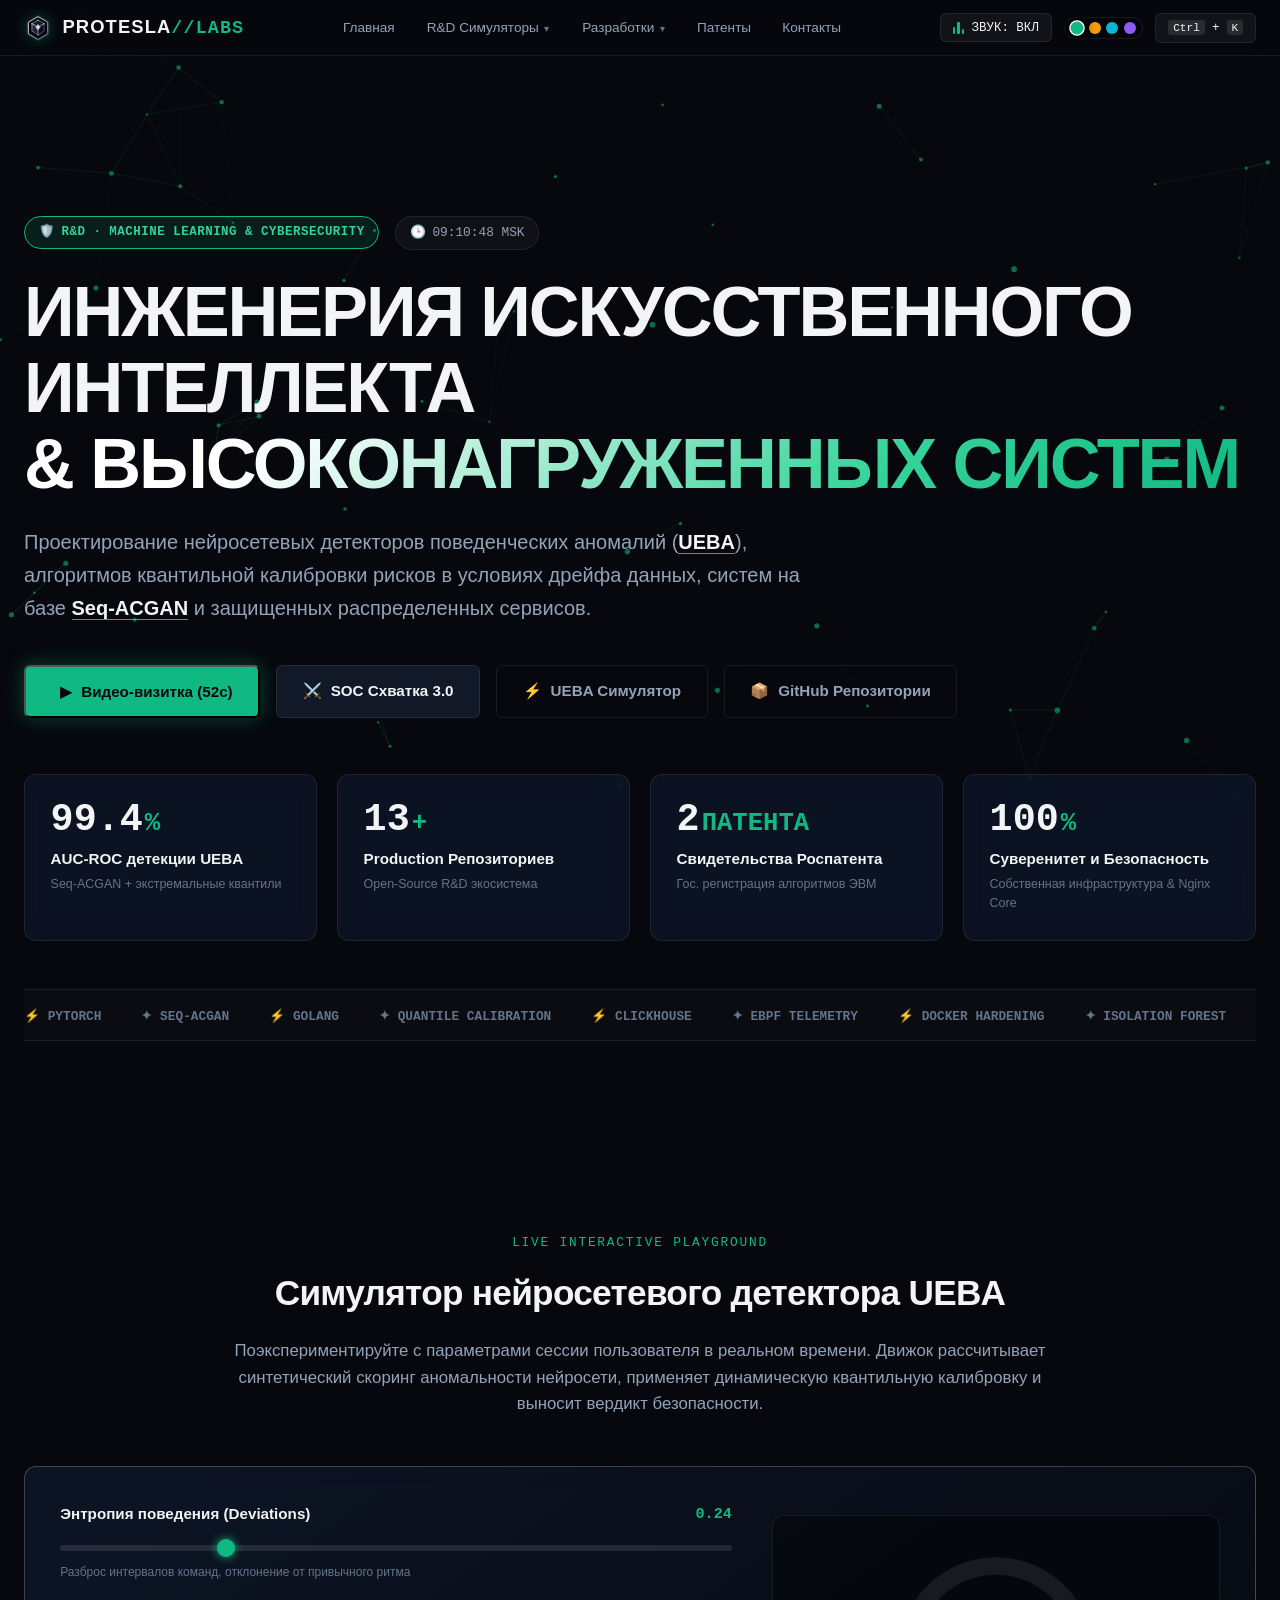
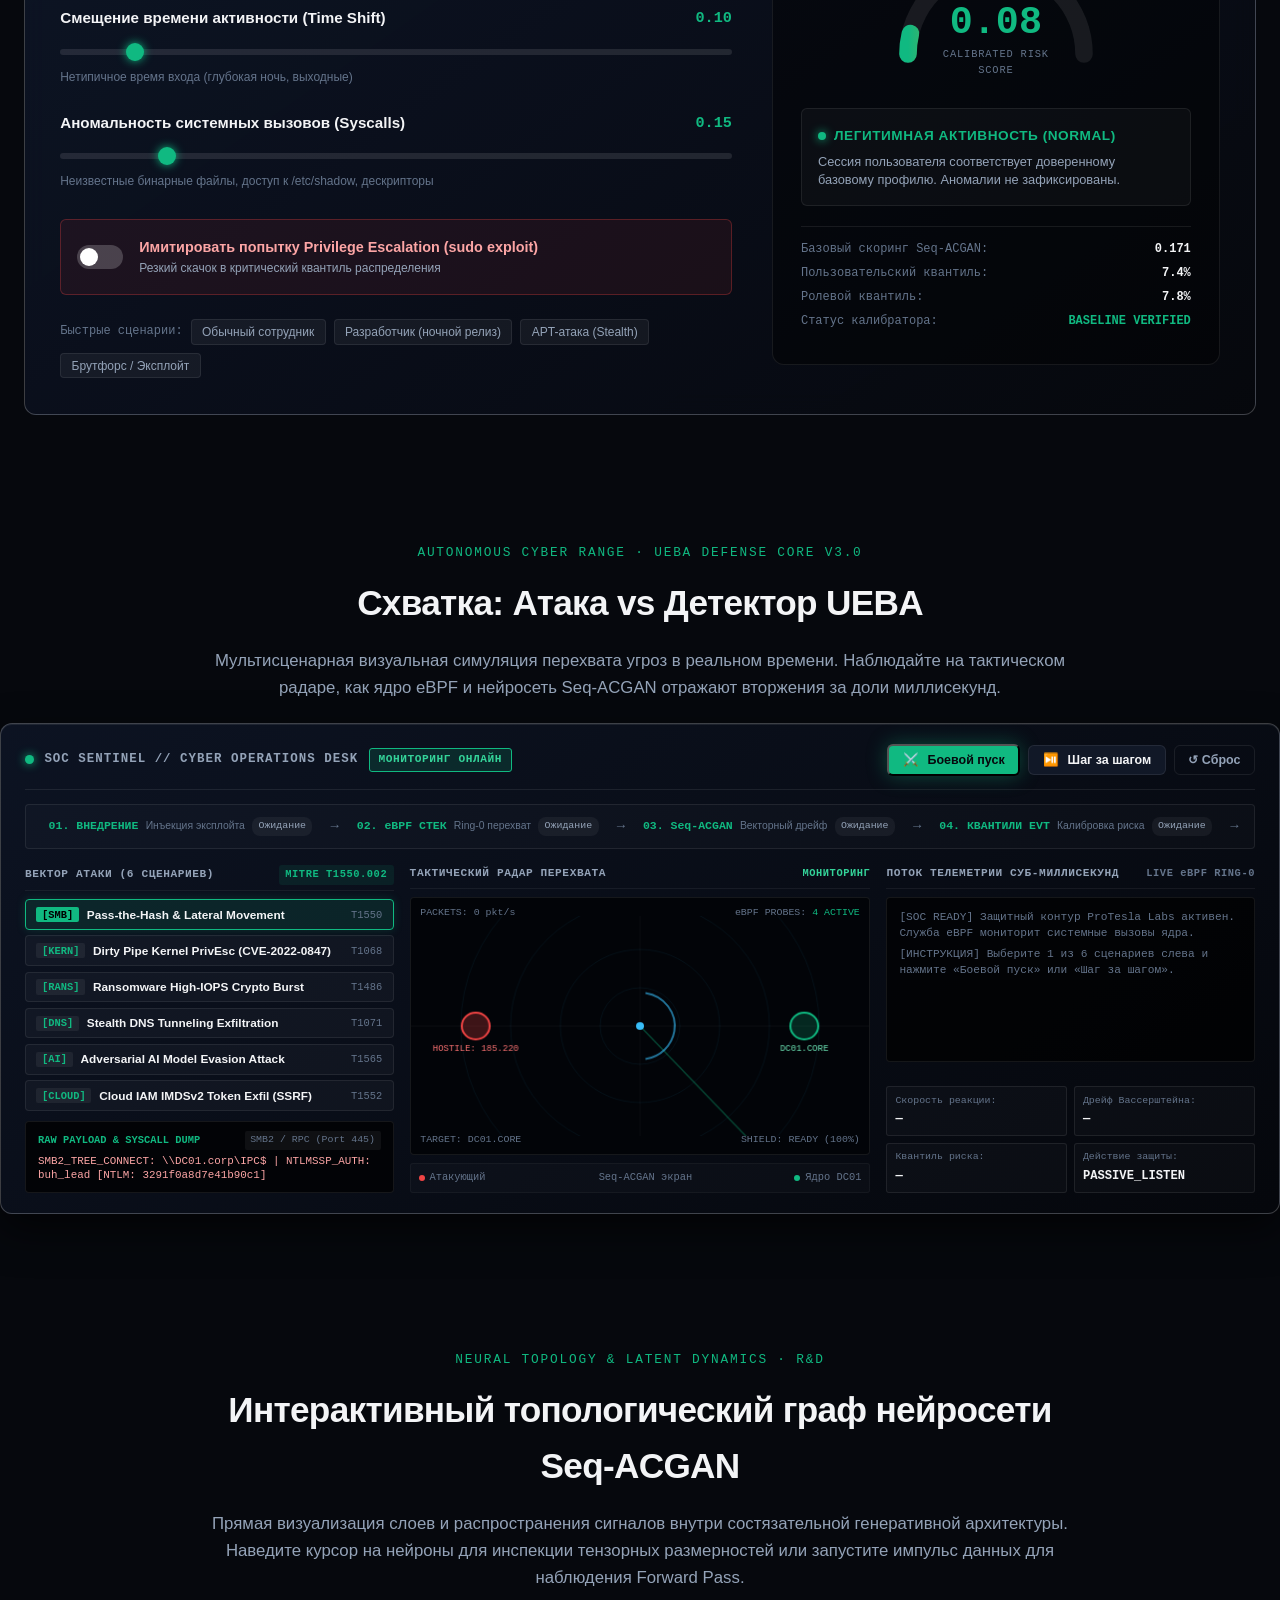
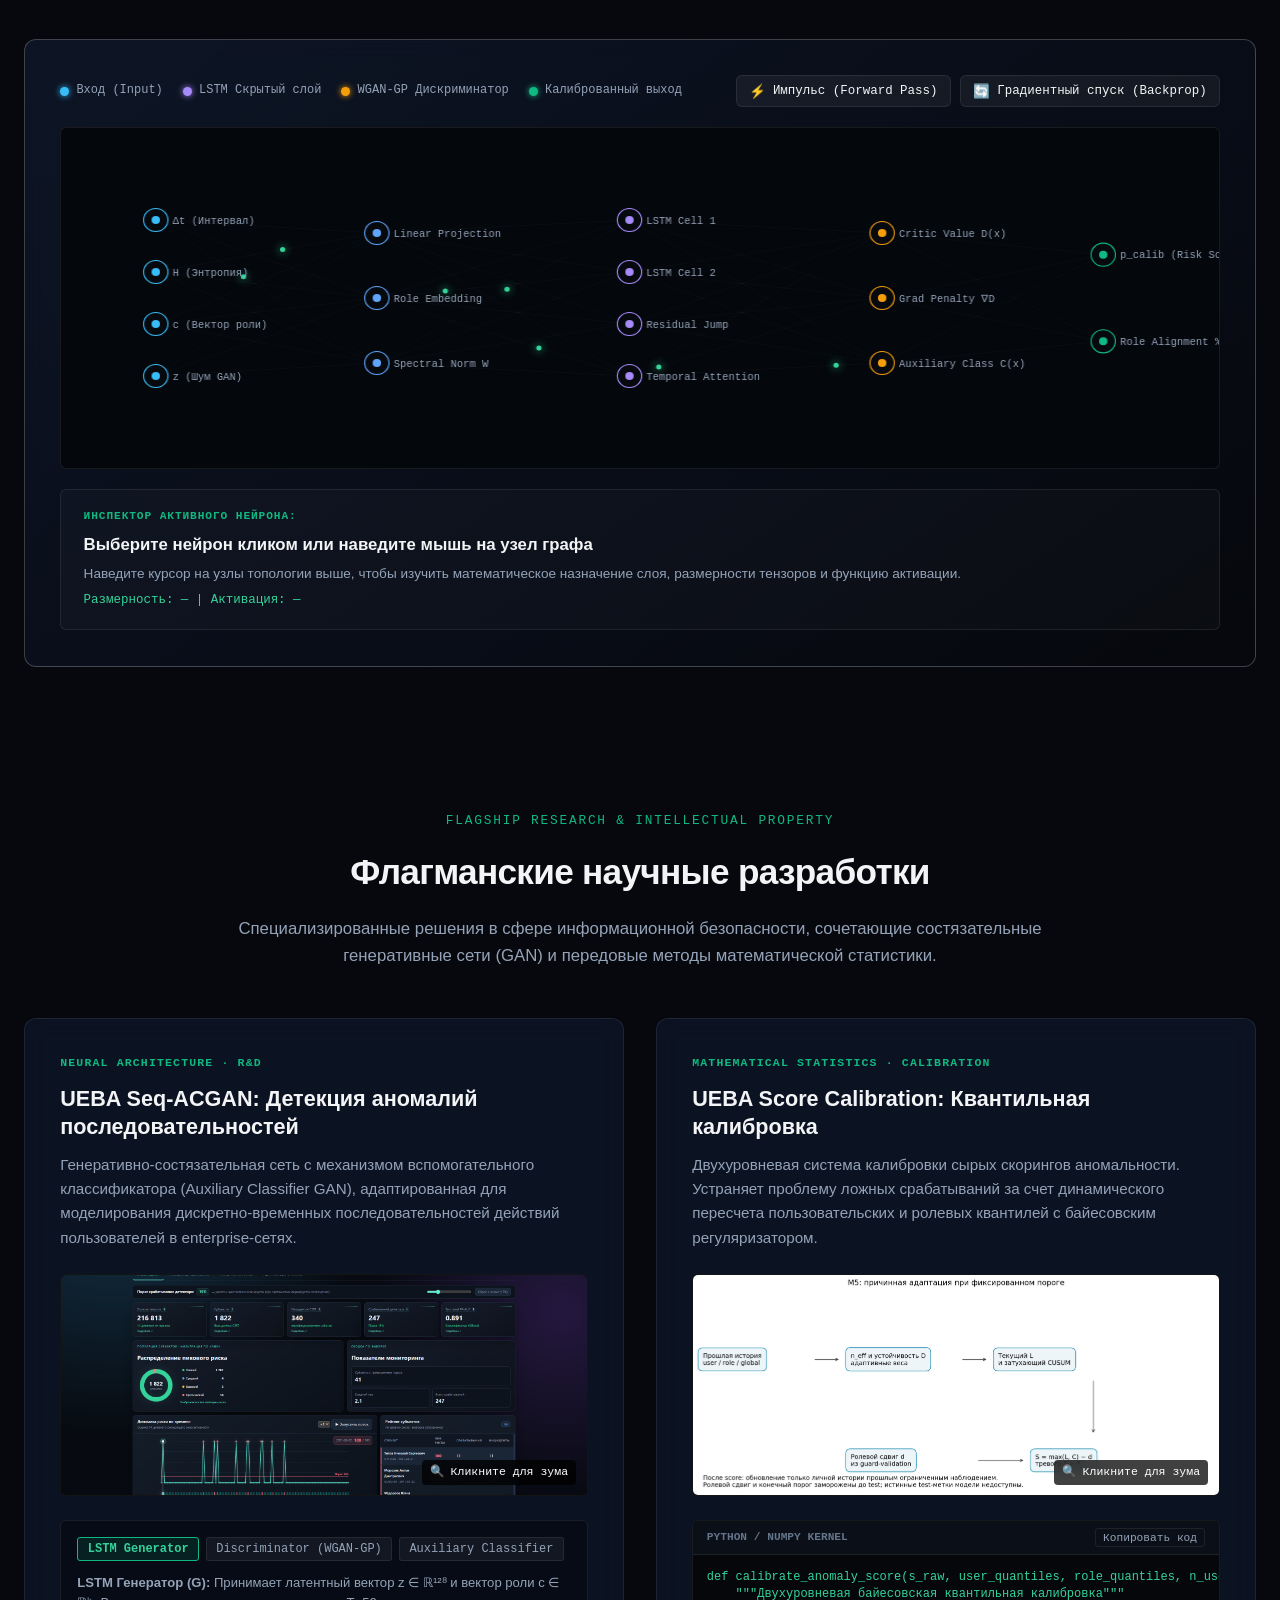
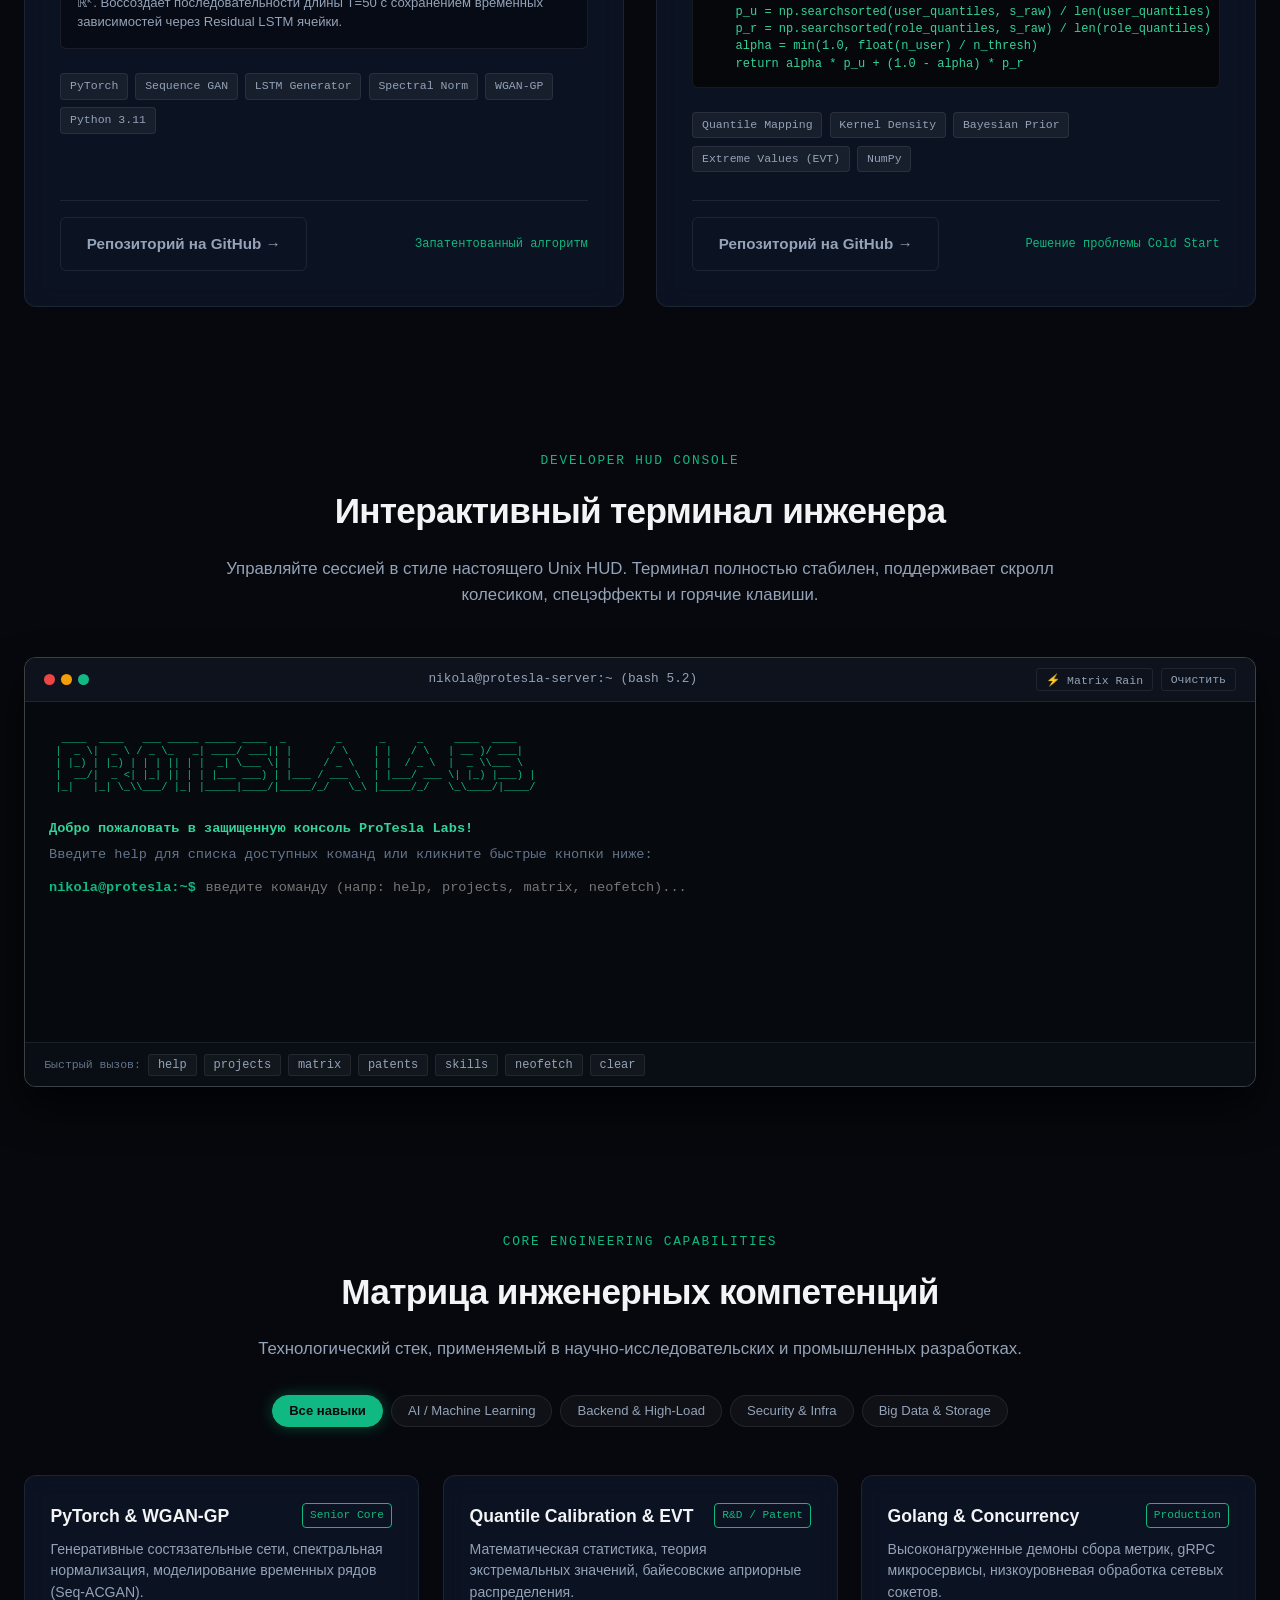
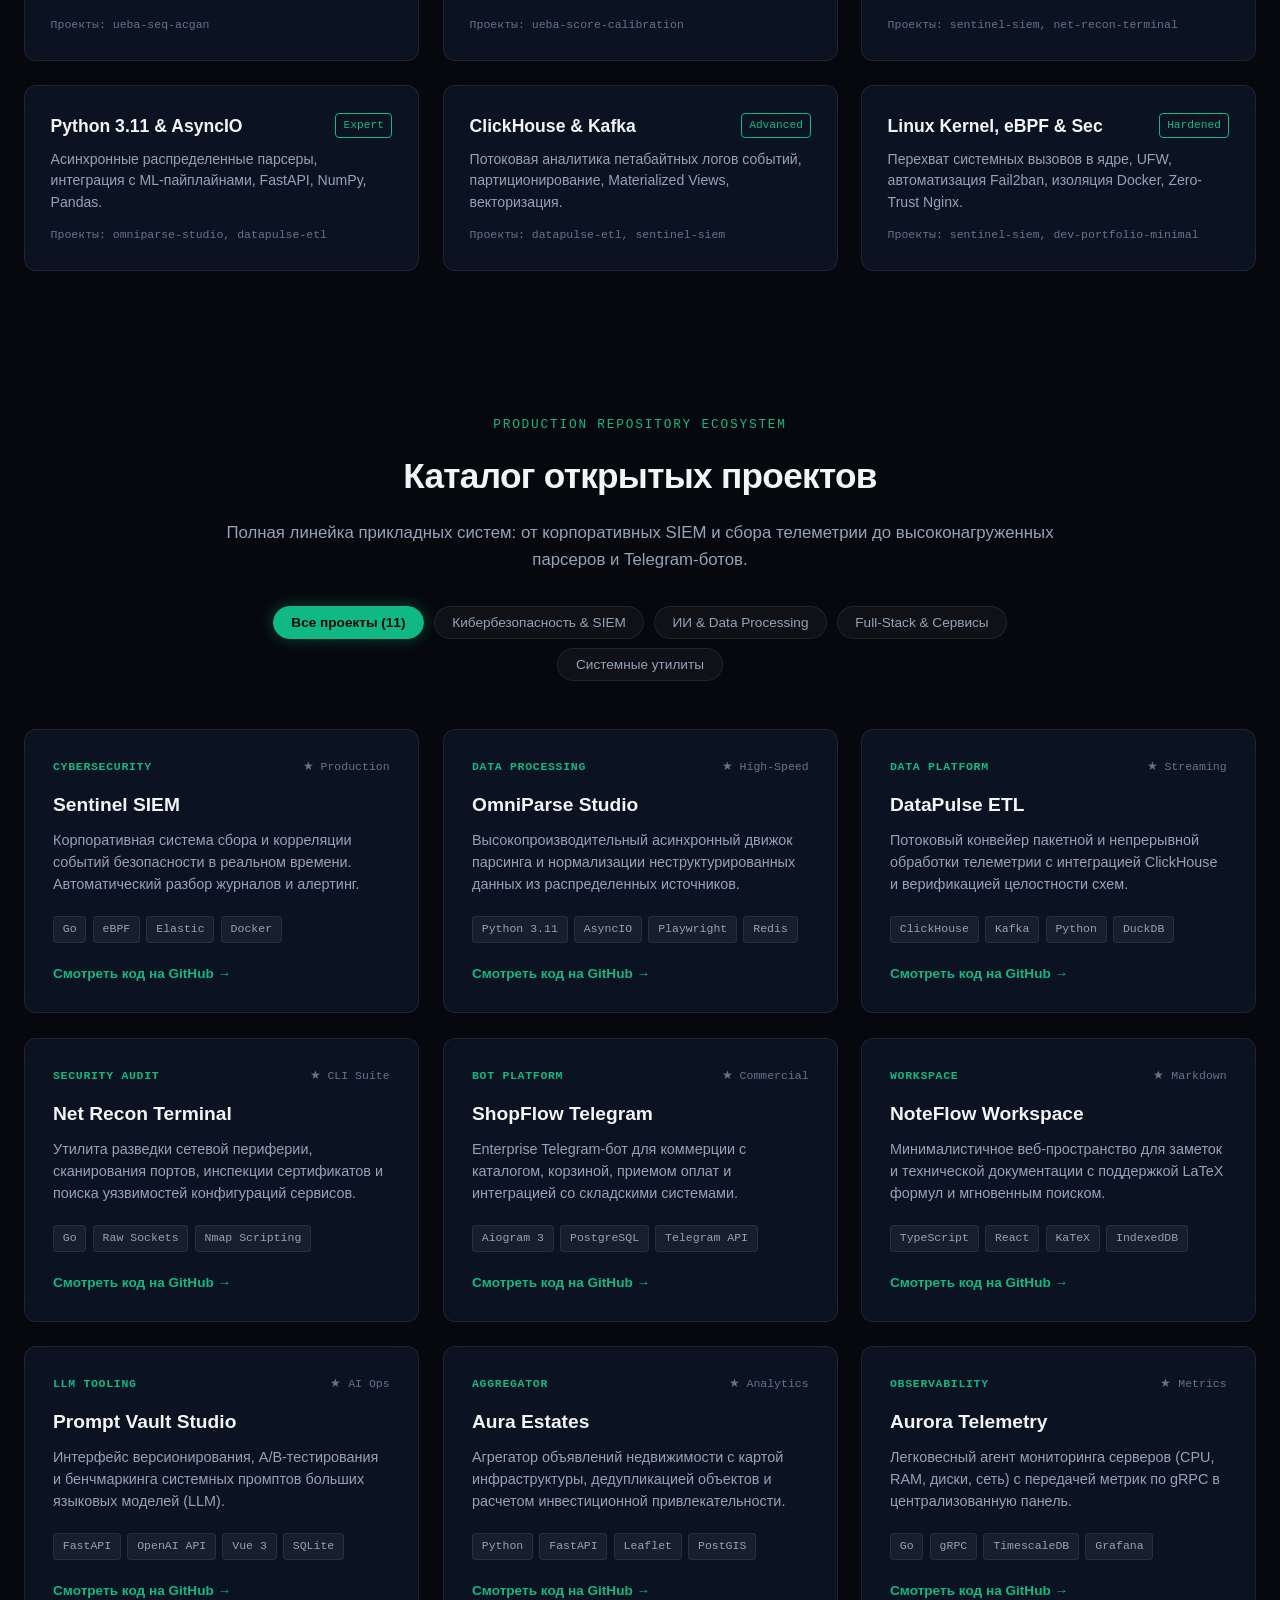
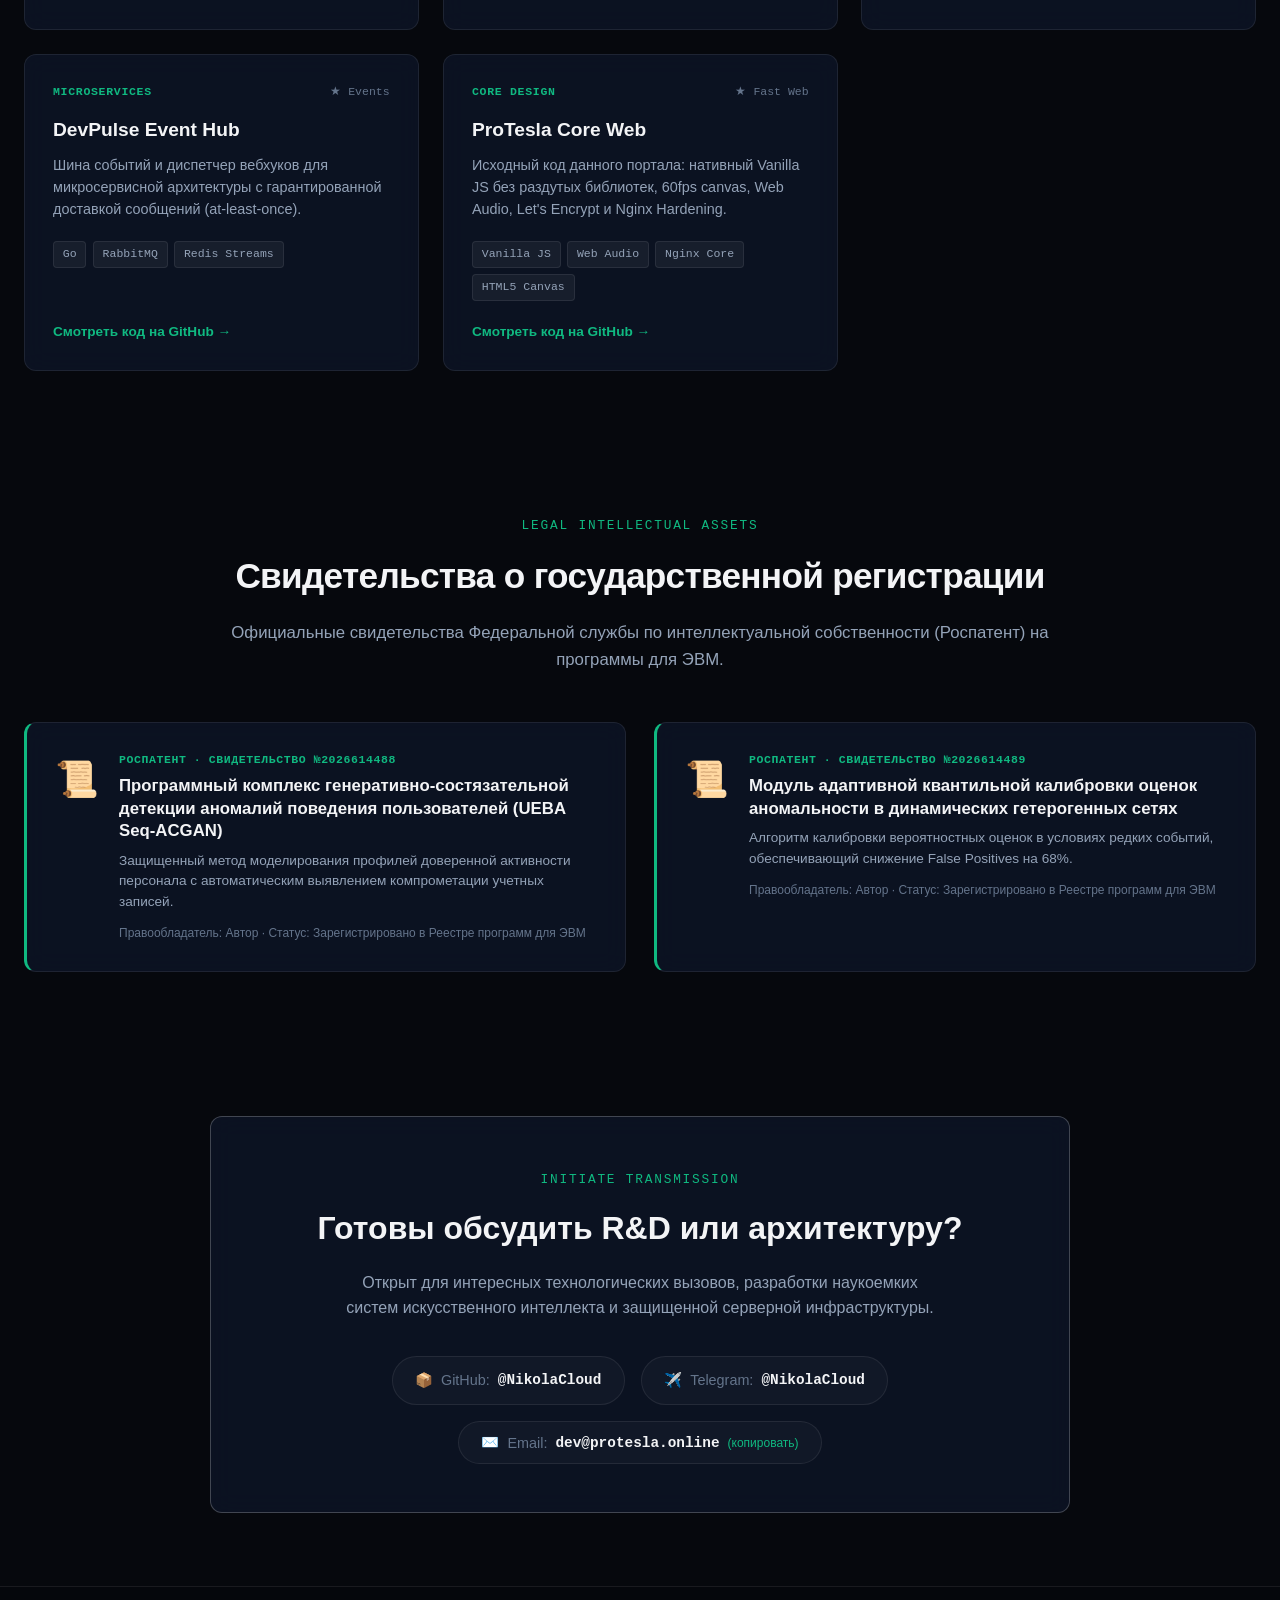
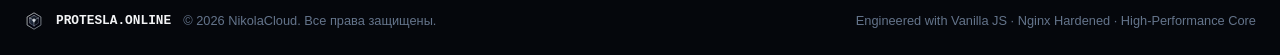
==== commit 9b78c588: "feat(media): add 52s dynamic Full HD presentation video with Russian voiceover and integrated modal " ====
--- a/index.html
+++ b/index.html
@@ -53,6 +53,13 @@
                 <span class="dropdown-sub">Топология слоев и латентная динамика Seq-ACGAN</span>
               </div>
             </a>
+            <a href="javascript:void(0)" id="nav-open-video" class="dropdown-item">
+              <span class="dropdown-icon">🎬</span>
+              <div class="dropdown-text">
+                <span class="dropdown-title">Видео-презентация</span>
+                <span class="dropdown-sub">Динамический ролик о компетенциях (52 сек)</span>
+              </div>
+            </a>
           </div>
         </div>
 
@@ -152,14 +159,18 @@
         </p>
 
         <div class="hero-actions">
-          <a href="#simulator" class="btn btn-primary sound-click" data-tooltip="Перейти к интерактивному симулятору детектора">
+          <button id="btn-hero-watch-video" class="btn btn-primary sound-click" data-tooltip="Смотреть динамическую видео-визитку с озвучкой (52 сек)">
             <span class="btn-glow"></span>
+            <span class="btn-icon">▶</span>
+            <span>Видео-визитка (52с)</span>
+          </button>
+          <a href="#soc-battle" class="btn btn-secondary sound-click" data-tooltip="Перейти к боевой киберсимуляции SOC Sentinel 3.0">
+            <span class="btn-icon">⚔️</span>
+            <span>SOC Схватка 3.0</span>
+          </a>
+          <a href="#simulator" class="btn btn-outline sound-click" data-tooltip="Перейти к интерактивному симулятору детектора">
             <span class="btn-icon">⚡</span>
-            <span>Запустить UEBA Симулятор</span>
-          </a>
-          <a href="#terminal-section" class="btn btn-secondary sound-click" data-tooltip="Открыть интерактивную консоль разработчика">
-            <span class="btn-icon">💻</span>
-            <span>HUD Терминал</span>
+            <span>UEBA Симулятор</span>
           </a>
           <a href="https://github.com/NikolaCloud" target="_blank" rel="noopener" class="btn btn-outline sound-click" data-tooltip="Перейти в профиль GitHub @NikolaCloud">
             <span class="btn-icon">📦</span>
@@ -1077,6 +1088,20 @@
     </div>
   </div>
 
+  <!-- МОДАЛЬНОЕ ОКНО ВИДЕО-ПРЕЗЕНТАЦИИ (52c) -->
+  <div id="video-modal" class="modal-overlay hidden">
+    <div class="modal-box video-modal-box">
+      <div class="video-modal-header">
+        <span class="video-modal-title">▶ ВИДЕО-ПРЕЗЕНТАЦИЯ R&D // НИКОЛА ТЕСЛА (52c)</span>
+        <button class="modal-close" id="video-modal-close-btn">&times;</button>
+      </div>
+      <video id="presentation-video" controls preload="metadata" playsinline class="modal-video-player">
+        <source src="assets/portfolio_presentation.mp4" type="video/mp4">
+        Ваш браузер не поддерживает тег video.
+      </video>
+    </div>
+  </div>
+
   <!-- COMMAND PALETTE (CTRL+K) -->
   <div id="cmd-palette" class="cmd-palette-overlay hidden">
     <div class="cmd-palette-window">
--- a/style.css
+++ b/style.css
@@ -2443,3 +2443,43 @@
   color: var(--accent-light);
   margin-top: 0.4rem;
 }
+
+/* =====================================================================
+   VIDEO PRESENTATION MODAL
+   ===================================================================== */
+.video-modal-box {
+  max-width: 960px;
+  width: 92%;
+  background: #030712;
+  border: 1px solid var(--border-focus);
+  padding: 1.15rem;
+  border-radius: var(--radius-sm);
+  box-shadow: 0 24px 70px rgba(0, 0, 0, 0.85), 0 0 35px rgba(56, 189, 248, 0.25);
+}
+
+.video-modal-header {
+  display: flex;
+  justify-content: space-between;
+  align-items: center;
+  padding-bottom: 0.75rem;
+  margin-bottom: 0.75rem;
+  border-bottom: 1px solid rgba(255, 255, 255, 0.08);
+}
+
+.video-modal-title {
+  font-family: var(--font-mono);
+  font-size: 0.8rem;
+  font-weight: 800;
+  color: var(--accent);
+  letter-spacing: 0.06em;
+}
+
+.modal-video-player {
+  width: 100%;
+  max-height: 72vh;
+  border-radius: 4px;
+  background: #000;
+  display: block;
+  outline: none;
+  box-shadow: 0 8px 30px rgba(0, 0, 0, 0.7);
+}
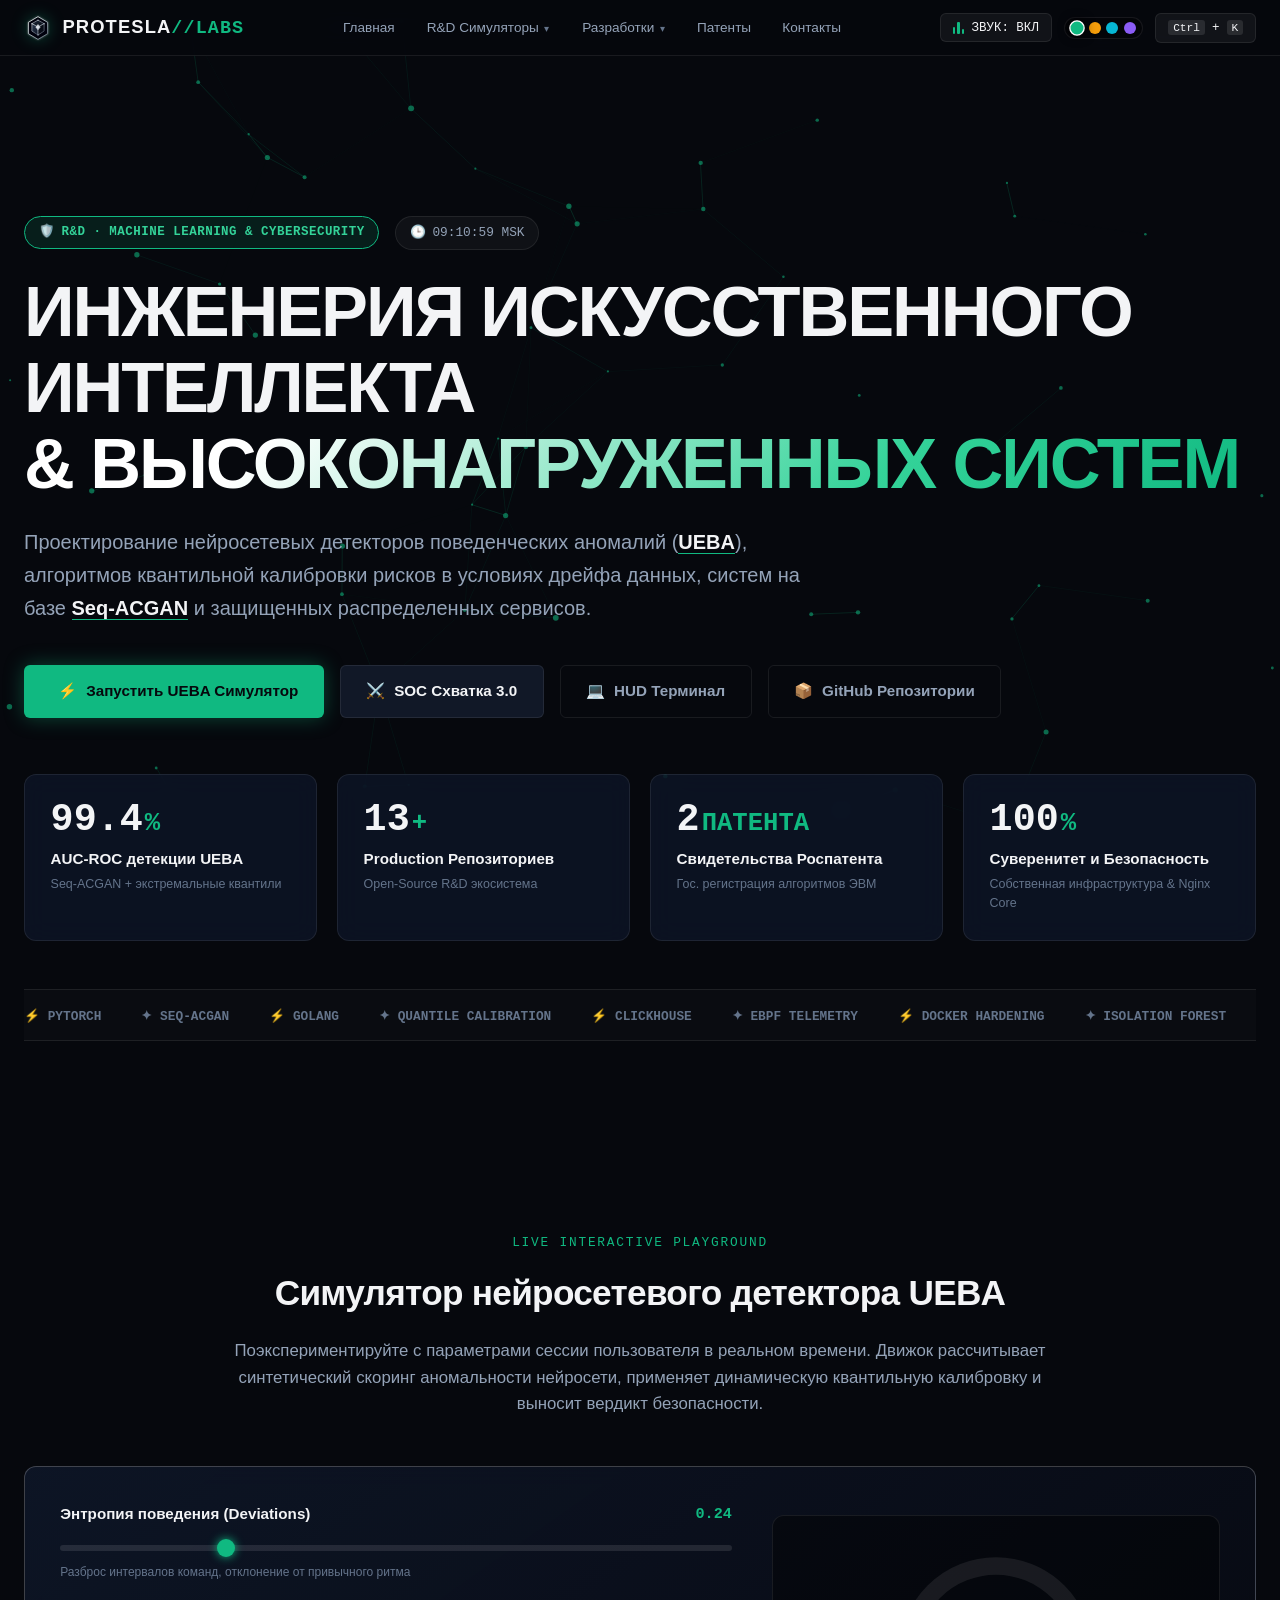
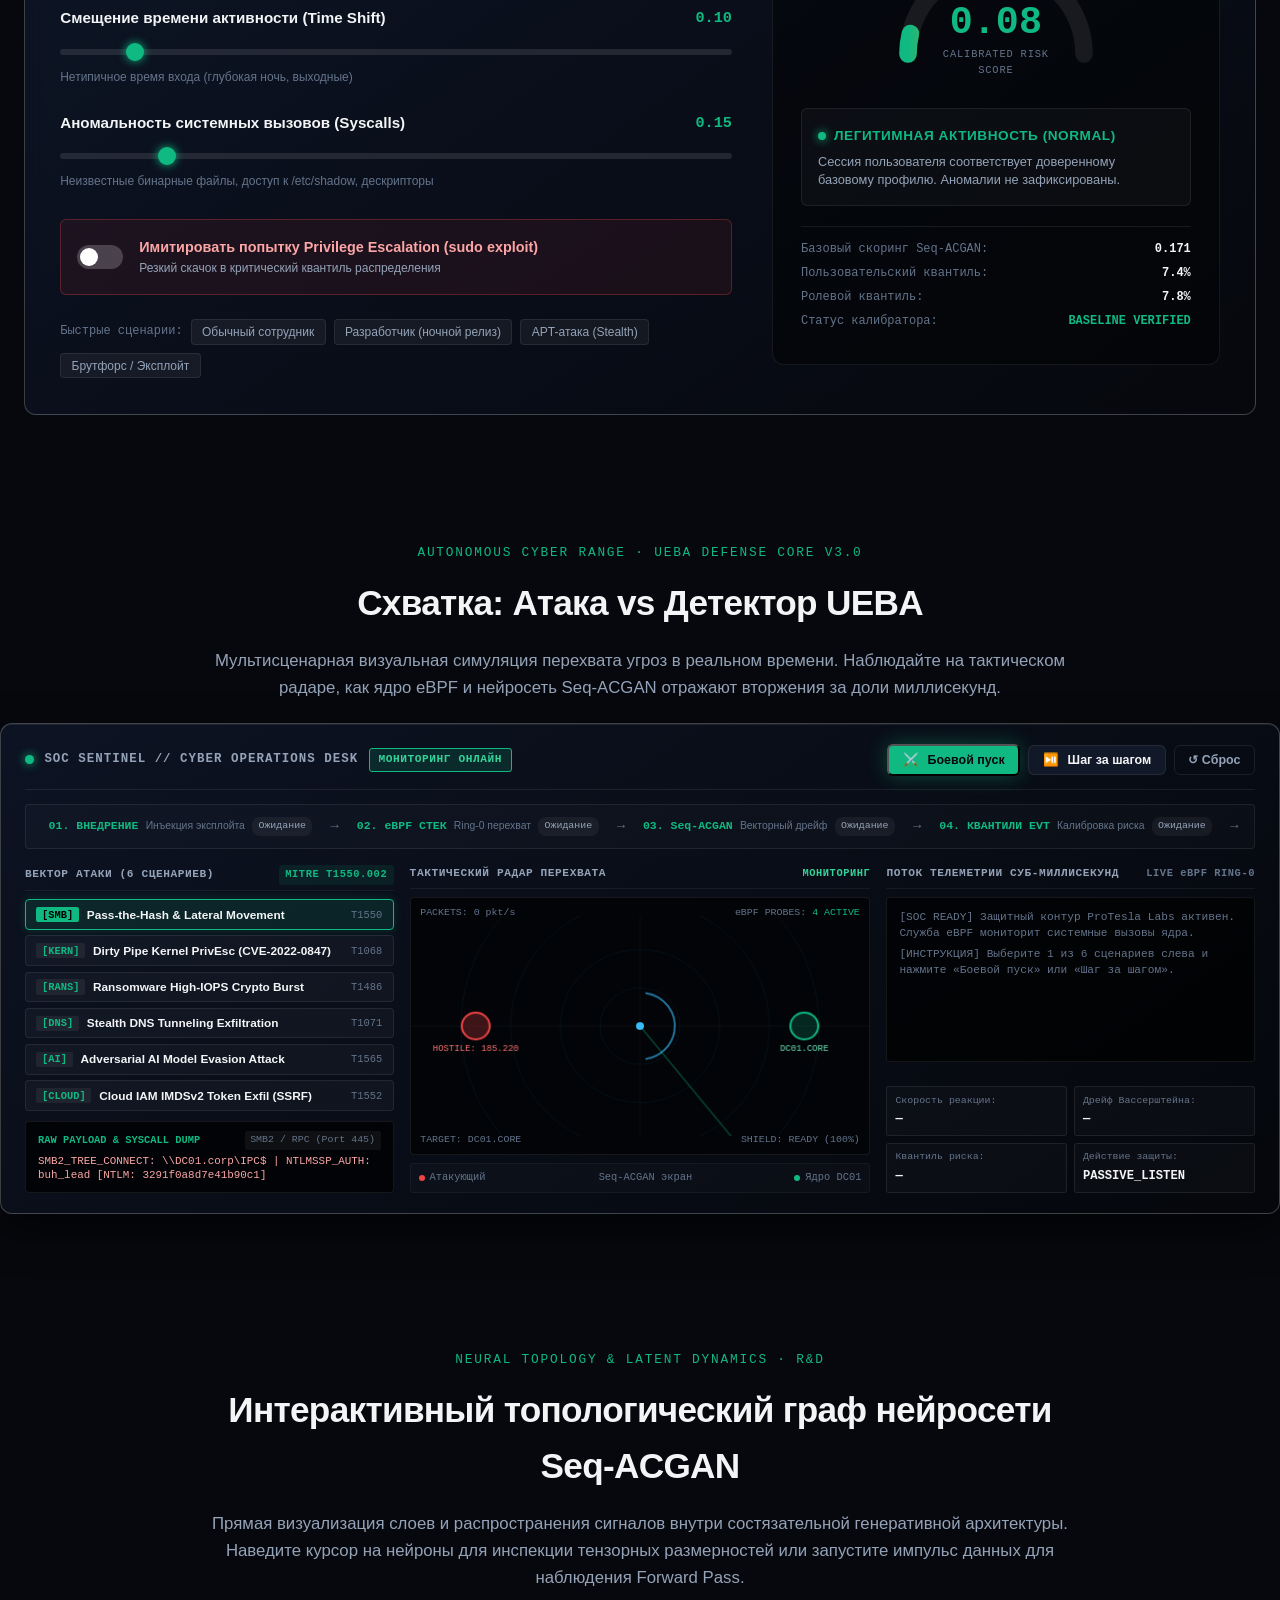
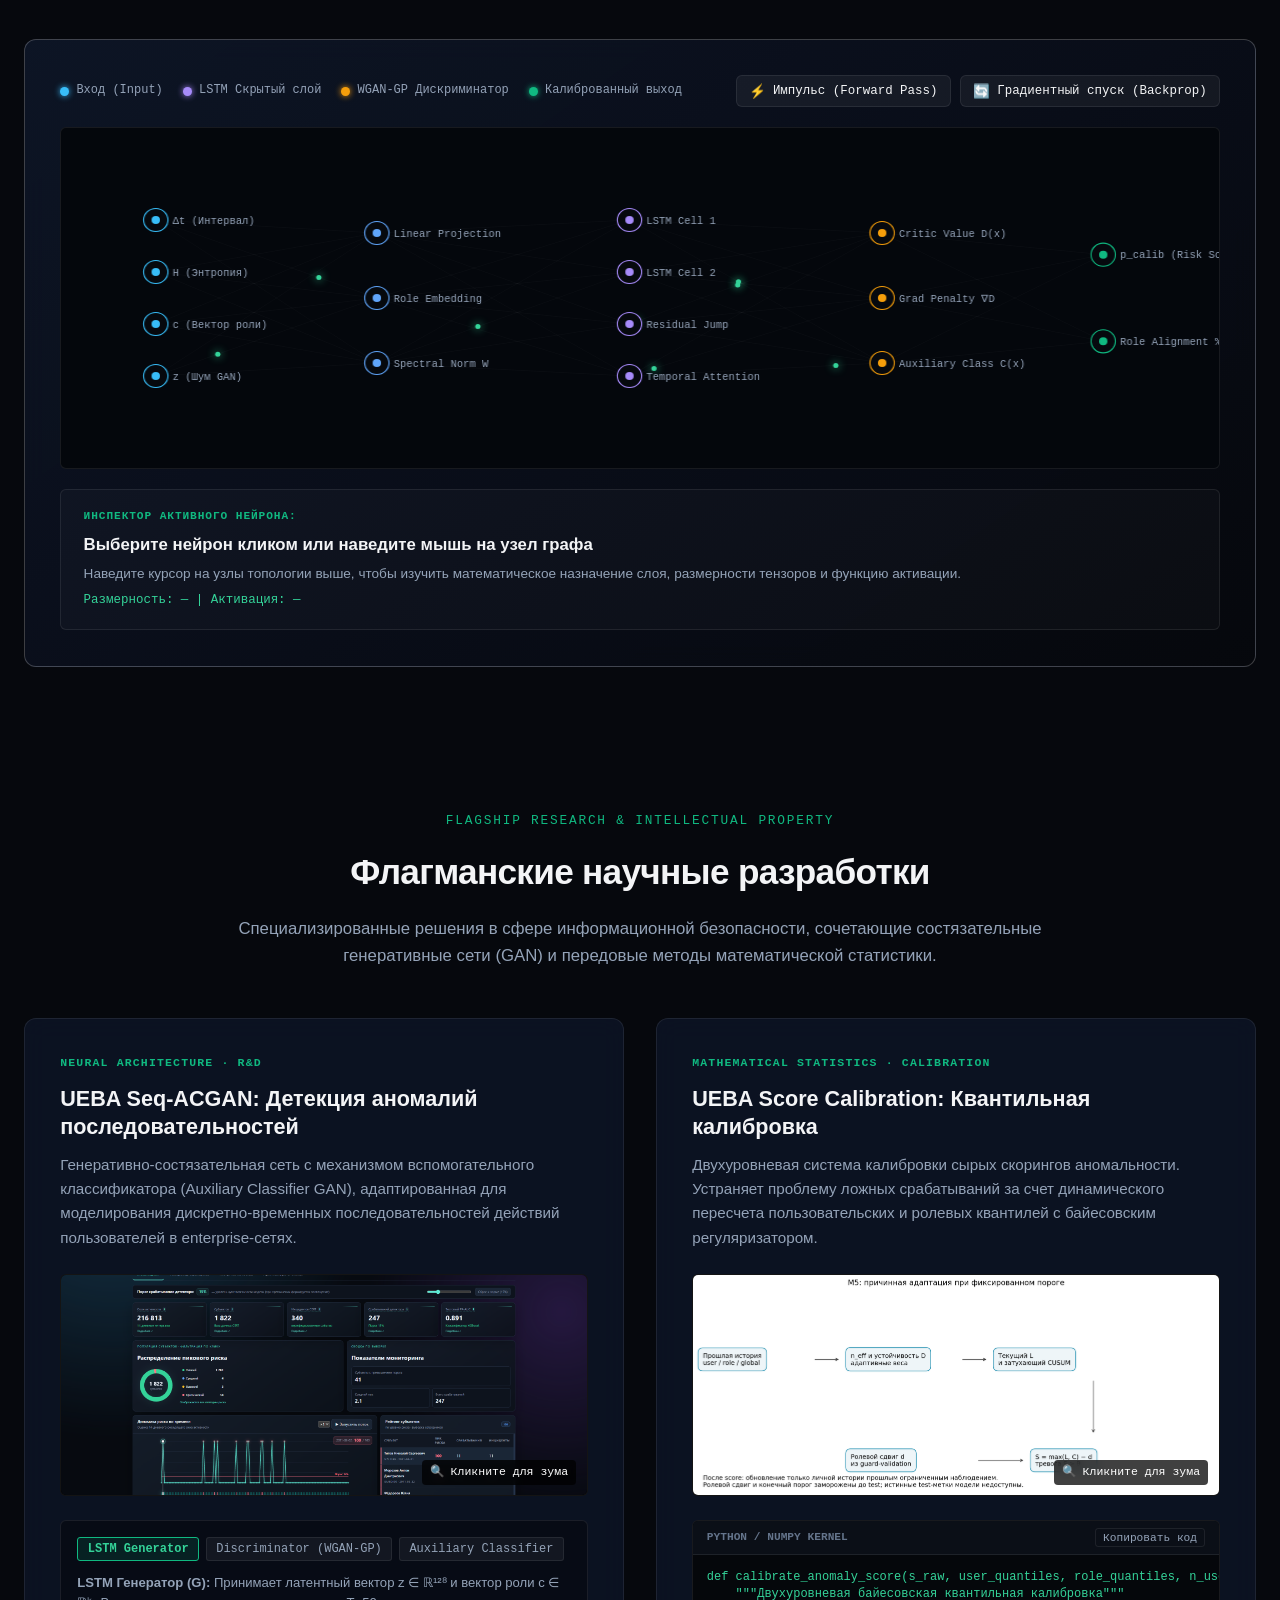
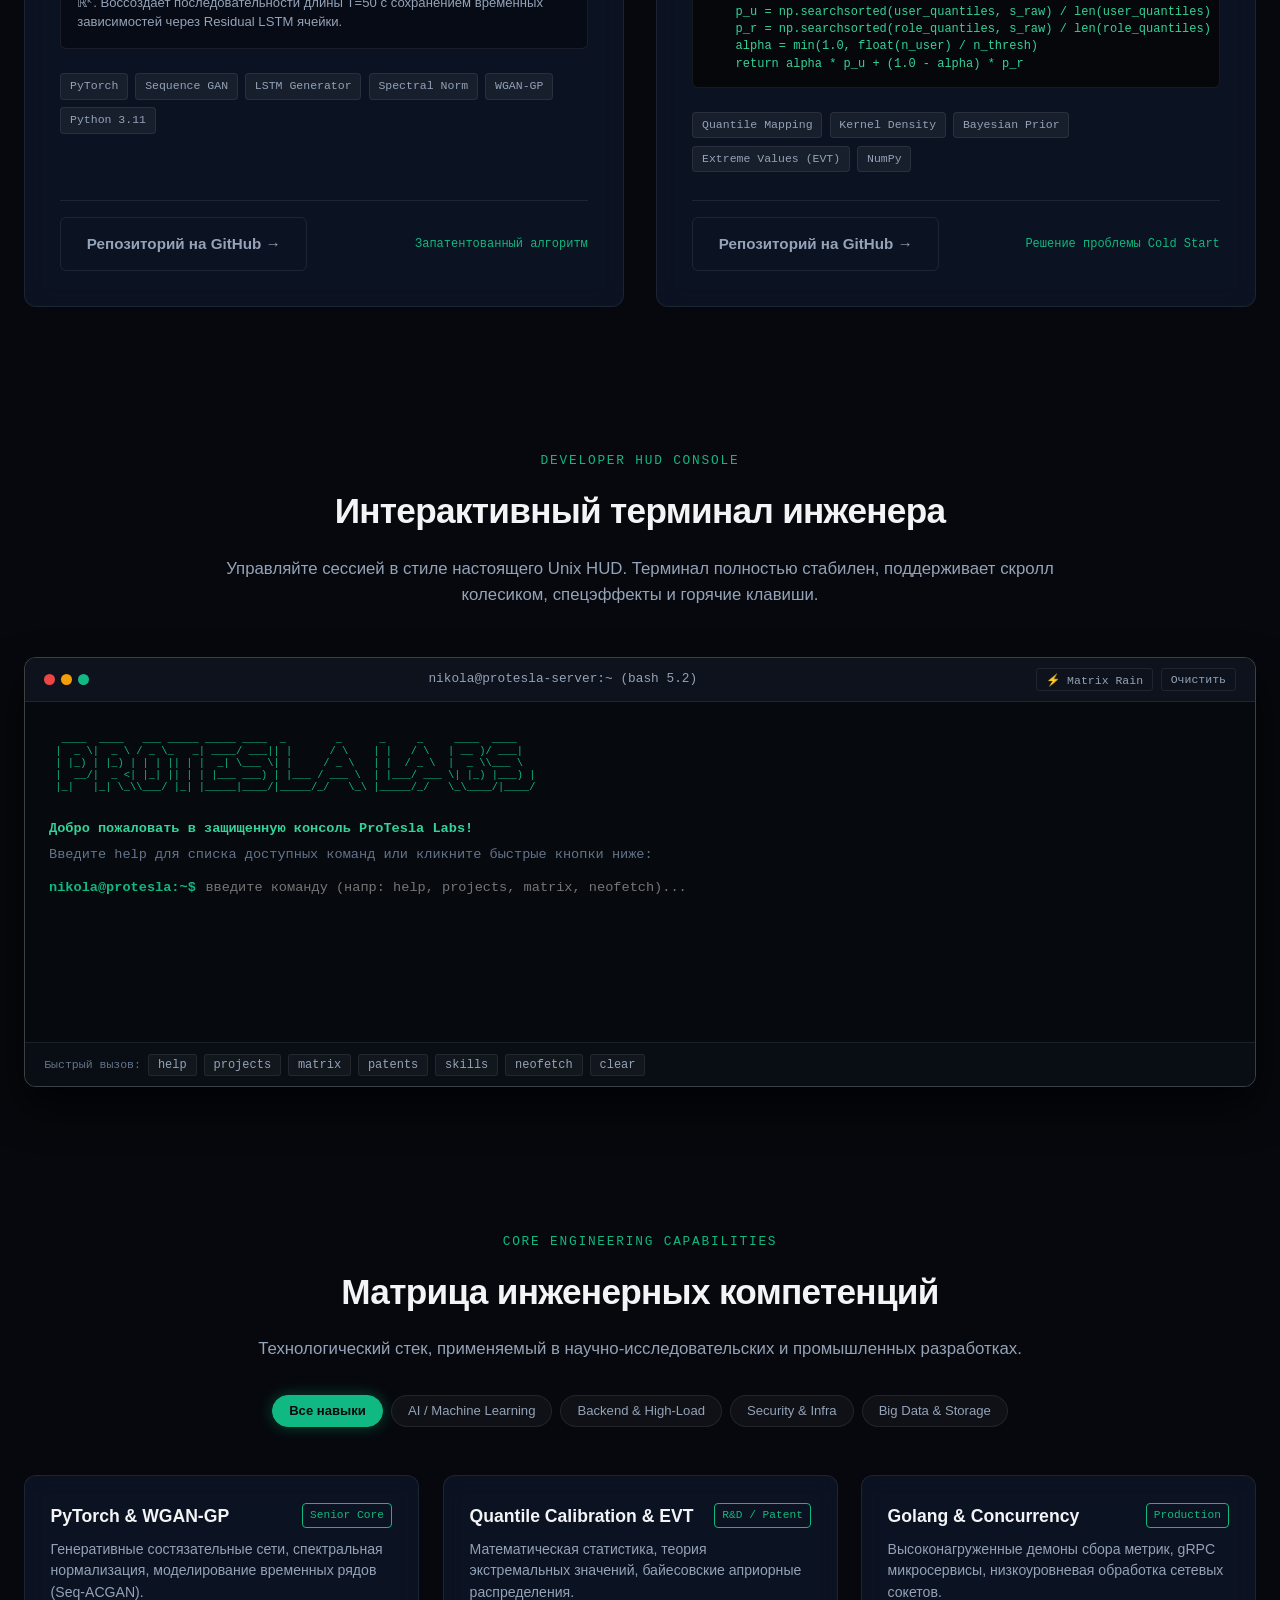
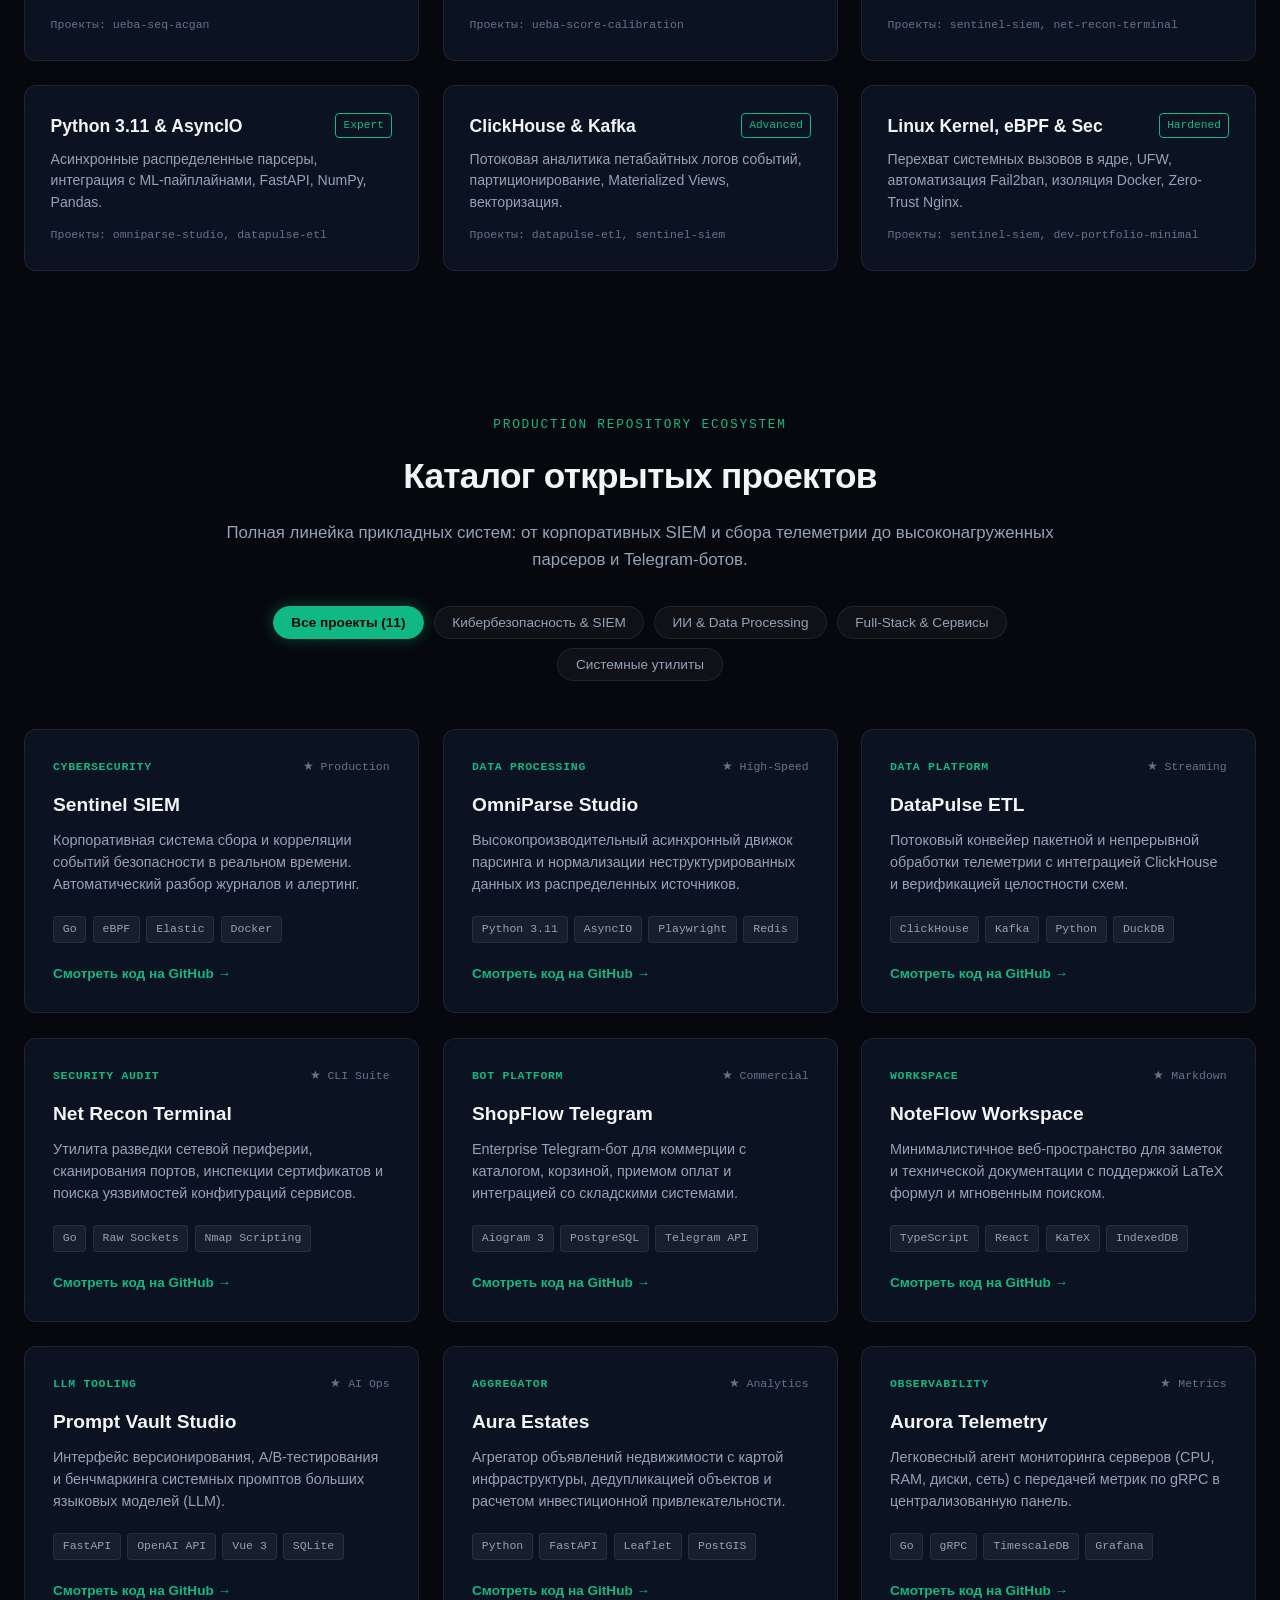
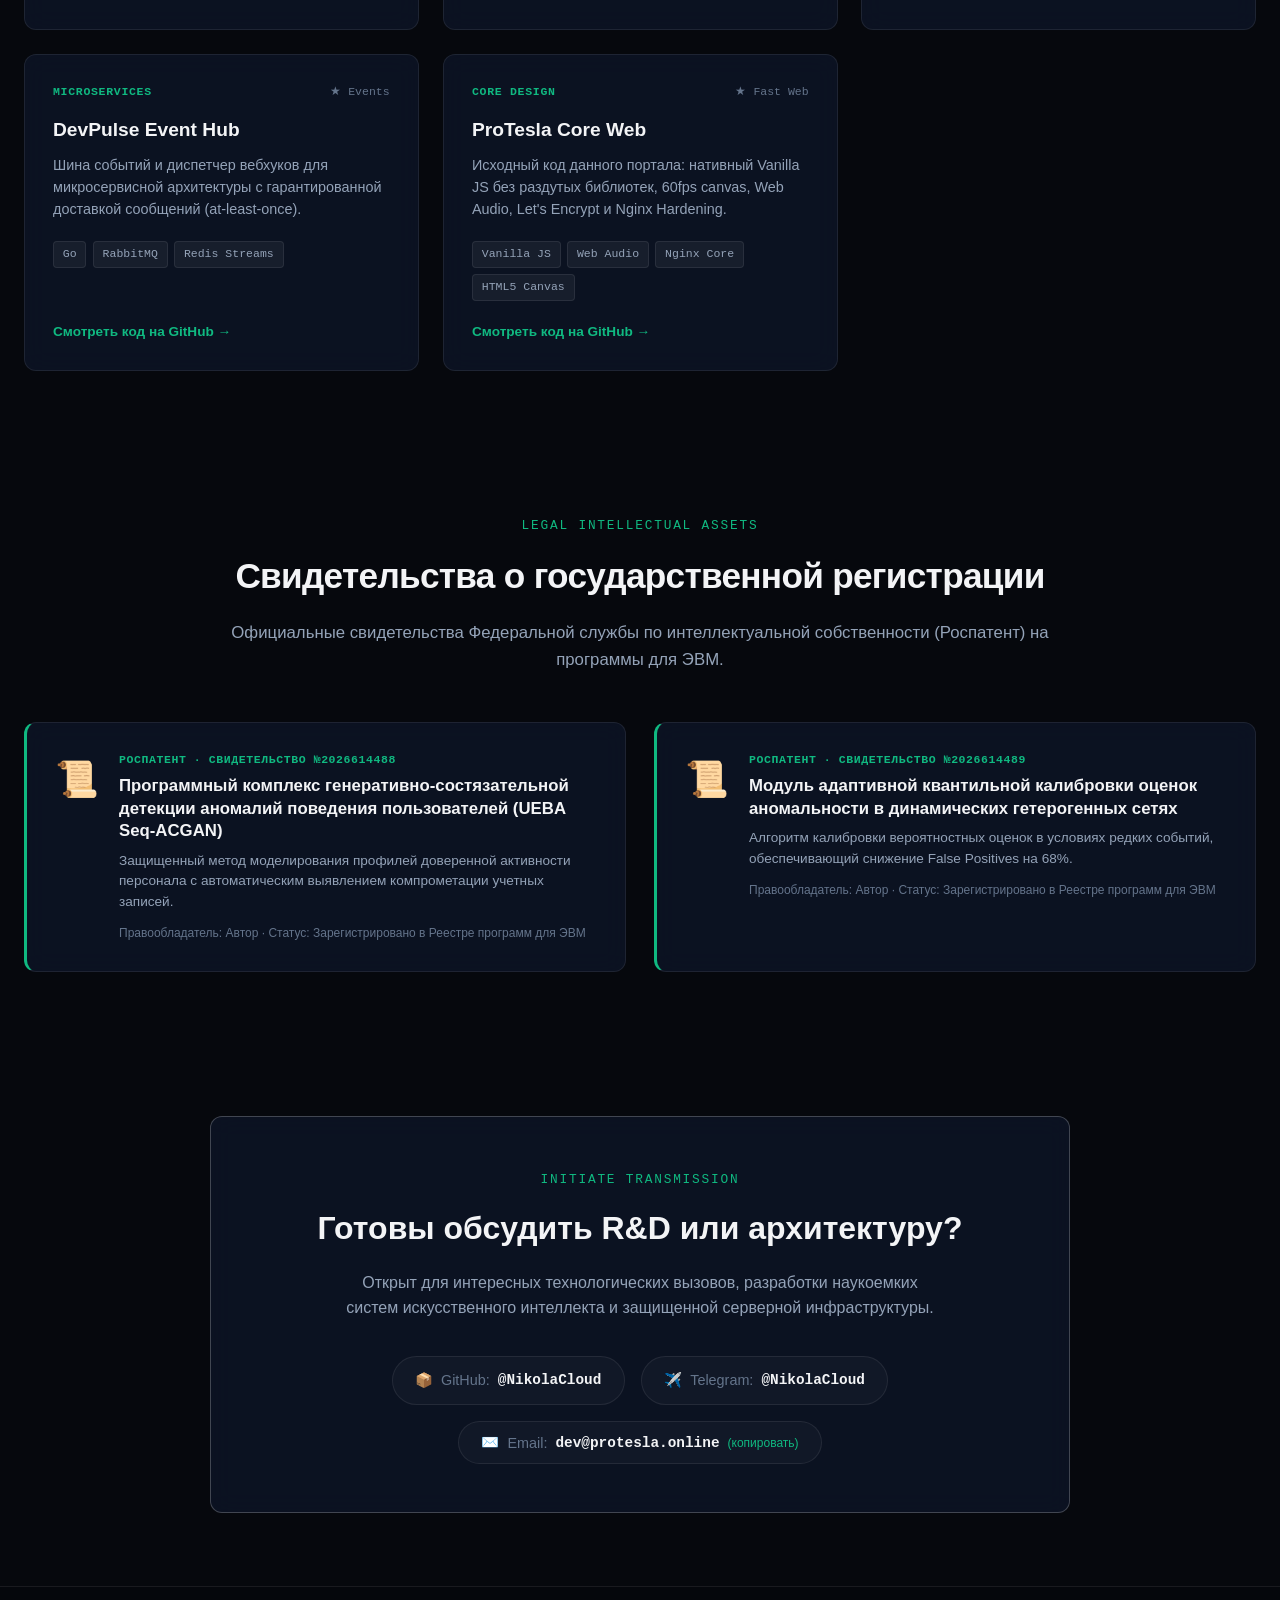
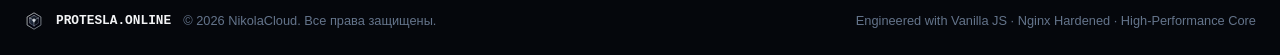
==== commit 100ba7ea: "chore(ui): remove video presentation modal and assets" ====
--- a/index.html
+++ b/index.html
@@ -53,13 +53,6 @@
                 <span class="dropdown-sub">Топология слоев и латентная динамика Seq-ACGAN</span>
               </div>
             </a>
-            <a href="javascript:void(0)" id="nav-open-video" class="dropdown-item">
-              <span class="dropdown-icon">🎬</span>
-              <div class="dropdown-text">
-                <span class="dropdown-title">Видео-презентация</span>
-                <span class="dropdown-sub">Динамический ролик о компетенциях (52 сек)</span>
-              </div>
-            </a>
           </div>
         </div>
 
@@ -159,18 +152,18 @@
         </p>
 
         <div class="hero-actions">
-          <button id="btn-hero-watch-video" class="btn btn-primary sound-click" data-tooltip="Смотреть динамическую видео-визитку с озвучкой (52 сек)">
+          <a href="#simulator" class="btn btn-primary sound-click" data-tooltip="Перейти к интерактивному симулятору детектора">
             <span class="btn-glow"></span>
-            <span class="btn-icon">▶</span>
-            <span>Видео-визитка (52с)</span>
-          </button>
+            <span class="btn-icon">⚡</span>
+            <span>Запустить UEBA Симулятор</span>
+          </a>
           <a href="#soc-battle" class="btn btn-secondary sound-click" data-tooltip="Перейти к боевой киберсимуляции SOC Sentinel 3.0">
             <span class="btn-icon">⚔️</span>
             <span>SOC Схватка 3.0</span>
           </a>
-          <a href="#simulator" class="btn btn-outline sound-click" data-tooltip="Перейти к интерактивному симулятору детектора">
-            <span class="btn-icon">⚡</span>
-            <span>UEBA Симулятор</span>
+          <a href="#terminal-section" class="btn btn-outline sound-click" data-tooltip="Открыть интерактивную консоль разработчика">
+            <span class="btn-icon">💻</span>
+            <span>HUD Терминал</span>
           </a>
           <a href="https://github.com/NikolaCloud" target="_blank" rel="noopener" class="btn btn-outline sound-click" data-tooltip="Перейти в профиль GitHub @NikolaCloud">
             <span class="btn-icon">📦</span>
@@ -1088,20 +1081,6 @@
     </div>
   </div>
 
-  <!-- МОДАЛЬНОЕ ОКНО ВИДЕО-ПРЕЗЕНТАЦИИ (52c) -->
-  <div id="video-modal" class="modal-overlay hidden">
-    <div class="modal-box video-modal-box">
-      <div class="video-modal-header">
-        <span class="video-modal-title">▶ ВИДЕО-ПРЕЗЕНТАЦИЯ R&D // НИКОЛА ТЕСЛА (52c)</span>
-        <button class="modal-close" id="video-modal-close-btn">&times;</button>
-      </div>
-      <video id="presentation-video" controls preload="metadata" playsinline class="modal-video-player">
-        <source src="assets/portfolio_presentation.mp4" type="video/mp4">
-        Ваш браузер не поддерживает тег video.
-      </video>
-    </div>
-  </div>
-
   <!-- COMMAND PALETTE (CTRL+K) -->
   <div id="cmd-palette" class="cmd-palette-overlay hidden">
     <div class="cmd-palette-window">
--- a/style.css
+++ b/style.css
@@ -2443,43 +2443,3 @@
   color: var(--accent-light);
   margin-top: 0.4rem;
 }
-
-/* =====================================================================
-   VIDEO PRESENTATION MODAL
-   ===================================================================== */
-.video-modal-box {
-  max-width: 960px;
-  width: 92%;
-  background: #030712;
-  border: 1px solid var(--border-focus);
-  padding: 1.15rem;
-  border-radius: var(--radius-sm);
-  box-shadow: 0 24px 70px rgba(0, 0, 0, 0.85), 0 0 35px rgba(56, 189, 248, 0.25);
-}
-
-.video-modal-header {
-  display: flex;
-  justify-content: space-between;
-  align-items: center;
-  padding-bottom: 0.75rem;
-  margin-bottom: 0.75rem;
-  border-bottom: 1px solid rgba(255, 255, 255, 0.08);
-}
-
-.video-modal-title {
-  font-family: var(--font-mono);
-  font-size: 0.8rem;
-  font-weight: 800;
-  color: var(--accent);
-  letter-spacing: 0.06em;
-}
-
-.modal-video-player {
-  width: 100%;
-  max-height: 72vh;
-  border-radius: 4px;
-  background: #000;
-  display: block;
-  outline: none;
-  box-shadow: 0 8px 30px rgba(0, 0, 0, 0.7);
-}
